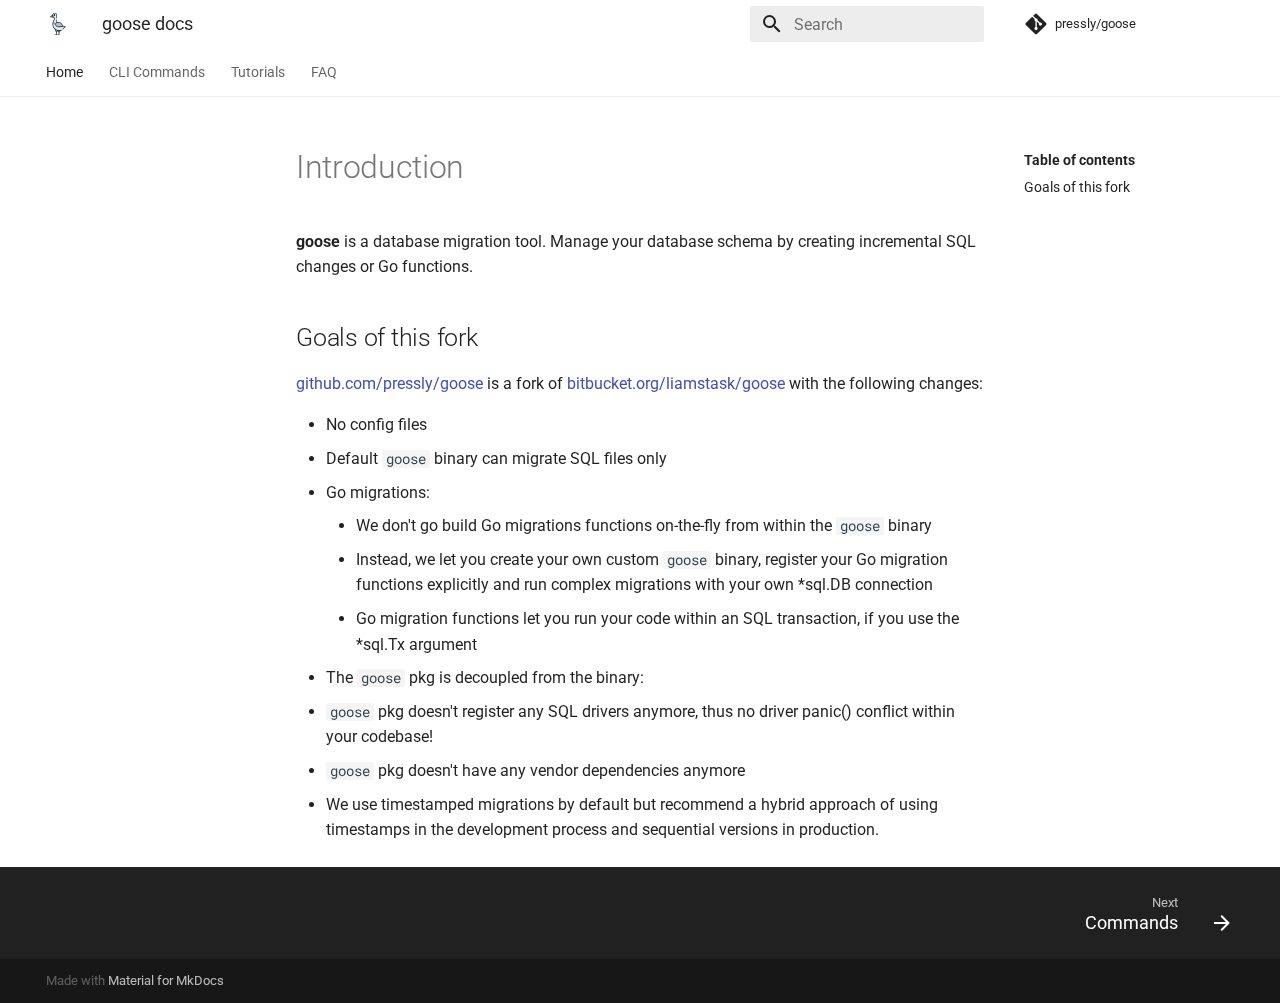
==== site/index.html @ adbce0de "git init" ====
<!doctype html>
<html lang="en" class="no-js">
  <head>
    
      <meta charset="utf-8">
      <meta name="viewport" content="width=device-width,initial-scale=1">
      
        <meta name="description" content="The missing goose docs.">
      
      
      
      
        <link rel="canonical" href="https://pressly.github.io/goose/">
      
      <link rel="icon" href="assets/favicon.ico">
      <meta name="generator" content="mkdocs-1.2.2, mkdocs-material-7.2.2">
    
    
      
        <title>goose docs</title>
      
    
    
      <link rel="stylesheet" href="assets/stylesheets/main.1118c9be.min.css">
      
        
        <link rel="stylesheet" href="assets/stylesheets/palette.ba0d045b.min.css">
        
          
          
          <meta name="theme-color" content="#ffffff">
        
      
    
    
    
      
        
        <link rel="preconnect" href="https://fonts.gstatic.com" crossorigin>
        <link rel="stylesheet" href="https://fonts.googleapis.com/css?family=Roboto:300,400,400i,700%7CRoboto+Mono&display=fallback">
        <style>:root{--md-text-font-family:"Roboto";--md-code-font-family:"Roboto Mono"}</style>
      
    
    
    
    
      


    
    
  </head>
  
  
    
    
    
    
    
    <body dir="ltr" data-md-color-scheme="" data-md-color-primary="white" data-md-color-accent="">
  
    
    <script>function __prefix(e){return new URL(".",location).pathname+"."+e}function __get(e,t=localStorage){return JSON.parse(t.getItem(__prefix(e)))}</script>
    
    <input class="md-toggle" data-md-toggle="drawer" type="checkbox" id="__drawer" autocomplete="off">
    <input class="md-toggle" data-md-toggle="search" type="checkbox" id="__search" autocomplete="off">
    <label class="md-overlay" for="__drawer"></label>
    <div data-md-component="skip">
      
        
        <a href="#introduction" class="md-skip">
          Skip to content
        </a>
      
    </div>
    <div data-md-component="announce">
      
    </div>
    
      <header class="md-header" data-md-component="header">
  <nav class="md-header__inner md-grid" aria-label="Header">
    <a href="." title="goose docs" class="md-header__button md-logo" aria-label="goose docs" data-md-component="logo">
      
  <img src="assets/goose.svg" alt="logo">

    </a>
    <label class="md-header__button md-icon" for="__drawer">
      <svg xmlns="http://www.w3.org/2000/svg" viewBox="0 0 24 24"><path d="M3 6h18v2H3V6m0 5h18v2H3v-2m0 5h18v2H3v-2z"/></svg>
    </label>
    <div class="md-header__title" data-md-component="header-title">
      <div class="md-header__ellipsis">
        <div class="md-header__topic">
          <span class="md-ellipsis">
            goose docs
          </span>
        </div>
        <div class="md-header__topic" data-md-component="header-topic">
          <span class="md-ellipsis">
            
              Home
            
          </span>
        </div>
      </div>
    </div>
    
    
    
      <label class="md-header__button md-icon" for="__search">
        <svg xmlns="http://www.w3.org/2000/svg" viewBox="0 0 24 24"><path d="M9.5 3A6.5 6.5 0 0 1 16 9.5c0 1.61-.59 3.09-1.56 4.23l.27.27h.79l5 5-1.5 1.5-5-5v-.79l-.27-.27A6.516 6.516 0 0 1 9.5 16 6.5 6.5 0 0 1 3 9.5 6.5 6.5 0 0 1 9.5 3m0 2C7 5 5 7 5 9.5S7 14 9.5 14 14 12 14 9.5 12 5 9.5 5z"/></svg>
      </label>
      
<div class="md-search" data-md-component="search" role="dialog">
  <label class="md-search__overlay" for="__search"></label>
  <div class="md-search__inner" role="search">
    <form class="md-search__form" name="search">
      <input type="text" class="md-search__input" name="query" aria-label="Search" placeholder="Search" autocapitalize="off" autocorrect="off" autocomplete="off" spellcheck="false" data-md-component="search-query" required>
      <label class="md-search__icon md-icon" for="__search">
        <svg xmlns="http://www.w3.org/2000/svg" viewBox="0 0 24 24"><path d="M9.5 3A6.5 6.5 0 0 1 16 9.5c0 1.61-.59 3.09-1.56 4.23l.27.27h.79l5 5-1.5 1.5-5-5v-.79l-.27-.27A6.516 6.516 0 0 1 9.5 16 6.5 6.5 0 0 1 3 9.5 6.5 6.5 0 0 1 9.5 3m0 2C7 5 5 7 5 9.5S7 14 9.5 14 14 12 14 9.5 12 5 9.5 5z"/></svg>
        <svg xmlns="http://www.w3.org/2000/svg" viewBox="0 0 24 24"><path d="M20 11v2H8l5.5 5.5-1.42 1.42L4.16 12l7.92-7.92L13.5 5.5 8 11h12z"/></svg>
      </label>
      <nav class="md-search__options" aria-label="Search">
        
        <button type="reset" class="md-search__icon md-icon" aria-label="Clear" tabindex="-1">
          <svg xmlns="http://www.w3.org/2000/svg" viewBox="0 0 24 24"><path d="M19 6.41 17.59 5 12 10.59 6.41 5 5 6.41 10.59 12 5 17.59 6.41 19 12 13.41 17.59 19 19 17.59 13.41 12 19 6.41z"/></svg>
        </button>
      </nav>
      
    </form>
    <div class="md-search__output">
      <div class="md-search__scrollwrap" data-md-scrollfix>
        <div class="md-search-result" data-md-component="search-result">
          <div class="md-search-result__meta">
            Initializing search
          </div>
          <ol class="md-search-result__list"></ol>
        </div>
      </div>
    </div>
  </div>
</div>
    
    
      <div class="md-header__source">
        
<a href="https://github.com/pressly/goose" title="Go to repository" class="md-source" data-md-component="source">
  <div class="md-source__icon md-icon">
    
    <svg xmlns="http://www.w3.org/2000/svg" viewBox="0 0 448 512"><path d="M439.55 236.05 244 40.45a28.87 28.87 0 0 0-40.81 0l-40.66 40.63 51.52 51.52c27.06-9.14 52.68 16.77 43.39 43.68l49.66 49.66c34.23-11.8 61.18 31 35.47 56.69-26.49 26.49-70.21-2.87-56-37.34L240.22 199v121.85c25.3 12.54 22.26 41.85 9.08 55a34.34 34.34 0 0 1-48.55 0c-17.57-17.6-11.07-46.91 11.25-56v-123c-20.8-8.51-24.6-30.74-18.64-45L142.57 101 8.45 235.14a28.86 28.86 0 0 0 0 40.81l195.61 195.6a28.86 28.86 0 0 0 40.8 0l194.69-194.69a28.86 28.86 0 0 0 0-40.81z"/></svg>
  </div>
  <div class="md-source__repository">
    pressly/goose
  </div>
</a>
      </div>
    
  </nav>
</header>
    
    <div class="md-container" data-md-component="container">
      
      
        
          
<nav class="md-tabs" aria-label="Tabs" data-md-component="tabs">
  <div class="md-tabs__inner md-grid">
    <ul class="md-tabs__list">
      
        
  
  
    
  


  <li class="md-tabs__item">
    <a href="." class="md-tabs__link md-tabs__link--active">
      Home
    </a>
  </li>

      
        
  
  


  
  
  
    <li class="md-tabs__item">
      <a href="commands/commands/" class="md-tabs__link">
        CLI Commands
      </a>
    </li>
  

      
        
  
  


  <li class="md-tabs__item">
    <a href="tutorials/" class="md-tabs__link">
      Tutorials
    </a>
  </li>

      
        
  
  


  <li class="md-tabs__item">
    <a href="FAQ/" class="md-tabs__link">
      FAQ
    </a>
  </li>

      
    </ul>
  </div>
</nav>
        
      
      <main class="md-main" data-md-component="main">
        <div class="md-main__inner md-grid">
          
            
              
              <div class="md-sidebar md-sidebar--primary" data-md-component="sidebar" data-md-type="navigation" >
                <div class="md-sidebar__scrollwrap">
                  <div class="md-sidebar__inner">
                    

  


<nav class="md-nav md-nav--primary md-nav--lifted" aria-label="Navigation" data-md-level="0">
  <label class="md-nav__title" for="__drawer">
    <a href="." title="goose docs" class="md-nav__button md-logo" aria-label="goose docs" data-md-component="logo">
      
  <img src="assets/goose.svg" alt="logo">

    </a>
    goose docs
  </label>
  
    <div class="md-nav__source">
      
<a href="https://github.com/pressly/goose" title="Go to repository" class="md-source" data-md-component="source">
  <div class="md-source__icon md-icon">
    
    <svg xmlns="http://www.w3.org/2000/svg" viewBox="0 0 448 512"><path d="M439.55 236.05 244 40.45a28.87 28.87 0 0 0-40.81 0l-40.66 40.63 51.52 51.52c27.06-9.14 52.68 16.77 43.39 43.68l49.66 49.66c34.23-11.8 61.18 31 35.47 56.69-26.49 26.49-70.21-2.87-56-37.34L240.22 199v121.85c25.3 12.54 22.26 41.85 9.08 55a34.34 34.34 0 0 1-48.55 0c-17.57-17.6-11.07-46.91 11.25-56v-123c-20.8-8.51-24.6-30.74-18.64-45L142.57 101 8.45 235.14a28.86 28.86 0 0 0 0 40.81l195.61 195.6a28.86 28.86 0 0 0 40.8 0l194.69-194.69a28.86 28.86 0 0 0 0-40.81z"/></svg>
  </div>
  <div class="md-source__repository">
    pressly/goose
  </div>
</a>
    </div>
  
  <ul class="md-nav__list" data-md-scrollfix>
    
      
      
      

  
  
    
  
  
    <li class="md-nav__item md-nav__item--active">
      
      <input class="md-nav__toggle md-toggle" data-md-toggle="toc" type="checkbox" id="__toc">
      
      
        
      
      
        <label class="md-nav__link md-nav__link--active" for="__toc">
          Home
          <span class="md-nav__icon md-icon"></span>
        </label>
      
      <a href="." class="md-nav__link md-nav__link--active">
        Home
      </a>
      
        
<nav class="md-nav md-nav--secondary" aria-label="Table of contents">
  
  
  
    
  
  
    <label class="md-nav__title" for="__toc">
      <span class="md-nav__icon md-icon"></span>
      Table of contents
    </label>
    <ul class="md-nav__list" data-md-component="toc" data-md-scrollfix>
      
        <li class="md-nav__item">
  <a href="#goals-of-this-fork" class="md-nav__link">
    Goals of this fork
  </a>
  
</li>
      
    </ul>
  
</nav>
      
    </li>
  

    
      
      
      

  
  
  
    
    <li class="md-nav__item md-nav__item--nested">
      
      
        <input class="md-nav__toggle md-toggle" data-md-toggle="__nav_2" type="checkbox" id="__nav_2" >
      
      <label class="md-nav__link" for="__nav_2">
        CLI Commands
        <span class="md-nav__icon md-icon"></span>
      </label>
      <nav class="md-nav" aria-label="CLI Commands" data-md-level="1">
        <label class="md-nav__title" for="__nav_2">
          <span class="md-nav__icon md-icon"></span>
          CLI Commands
        </label>
        <ul class="md-nav__list" data-md-scrollfix>
          
            
  
  
  
    <li class="md-nav__item">
      <a href="commands/commands/" class="md-nav__link">
        Commands
      </a>
    </li>
  

          
            
  
  
  
    <li class="md-nav__item">
      <a href="commands/experimental/" class="md-nav__link">
        Experimental
      </a>
    </li>
  

          
        </ul>
      </nav>
    </li>
  

    
      
      
      

  
  
  
    <li class="md-nav__item">
      <a href="tutorials/" class="md-nav__link">
        Tutorials
      </a>
    </li>
  

    
      
      
      

  
  
  
    <li class="md-nav__item">
      <a href="FAQ/" class="md-nav__link">
        FAQ
      </a>
    </li>
  

    
  </ul>
</nav>
                  </div>
                </div>
              </div>
            
            
              
              <div class="md-sidebar md-sidebar--secondary" data-md-component="sidebar" data-md-type="toc" >
                <div class="md-sidebar__scrollwrap">
                  <div class="md-sidebar__inner">
                    
<nav class="md-nav md-nav--secondary" aria-label="Table of contents">
  
  
  
    
  
  
    <label class="md-nav__title" for="__toc">
      <span class="md-nav__icon md-icon"></span>
      Table of contents
    </label>
    <ul class="md-nav__list" data-md-component="toc" data-md-scrollfix>
      
        <li class="md-nav__item">
  <a href="#goals-of-this-fork" class="md-nav__link">
    Goals of this fork
  </a>
  
</li>
      
    </ul>
  
</nav>
                  </div>
                </div>
              </div>
            
          
          <div class="md-content" data-md-component="content">
            <article class="md-content__inner md-typeset">
              
                
                
                <h1 id="introduction">Introduction</h1>
<p><strong>goose</strong> is a database migration tool. Manage your database schema by creating incremental SQL changes or Go functions.</p>
<h2 id="goals-of-this-fork">Goals of this fork</h2>
<p><a href="https://github.com/pressly/goose">github.com/pressly/goose</a> is a fork of <a href="https://bitbucket.org/liamstask/goose">bitbucket.org/liamstask/goose</a> with the following changes:</p>
<ul>
<li>No config files</li>
<li>Default <code>goose</code> binary can migrate SQL files only</li>
<li>Go migrations:<ul>
<li>We don't go build Go migrations functions on-the-fly from within the <code>goose</code> binary</li>
<li>Instead, we let you create your own custom <code>goose</code> binary, register your Go migration functions explicitly and run complex migrations with your own *sql.DB connection</li>
<li>Go migration functions let you run your code within an SQL transaction, if you use the *sql.Tx argument</li>
</ul>
</li>
<li>The <code>goose</code> pkg is decoupled from the binary:</li>
<li><code>goose</code> pkg doesn't register any SQL drivers anymore, thus no driver panic() conflict within your codebase!</li>
<li><code>goose</code> pkg doesn't have any vendor dependencies anymore</li>
<li>We use timestamped migrations by default but recommend a hybrid approach of using timestamps in the development process and sequential versions in production.</li>
</ul>
                
              
              
                


              
            </article>
          </div>
        </div>
        
      </main>
      
        
<footer class="md-footer">
  
    <nav class="md-footer__inner md-grid" aria-label="Footer">
      
      
        
        <a href="commands/commands/" class="md-footer__link md-footer__link--next" aria-label="Next: Commands" rel="next">
          <div class="md-footer__title">
            <div class="md-ellipsis">
              <span class="md-footer__direction">
                Next
              </span>
              Commands
            </div>
          </div>
          <div class="md-footer__button md-icon">
            <svg xmlns="http://www.w3.org/2000/svg" viewBox="0 0 24 24"><path d="M4 11v2h12l-5.5 5.5 1.42 1.42L19.84 12l-7.92-7.92L10.5 5.5 16 11H4z"/></svg>
          </div>
        </a>
      
    </nav>
  
  <div class="md-footer-meta md-typeset">
    <div class="md-footer-meta__inner md-grid">
      <div class="md-footer-copyright">
        
        Made with
        <a href="https://squidfunk.github.io/mkdocs-material/" target="_blank" rel="noopener">
          Material for MkDocs
        </a>
        
      </div>
      
    </div>
  </div>
</footer>
      
    </div>
    <div class="md-dialog" data-md-component="dialog">
      <div class="md-dialog__inner md-typeset"></div>
    </div>
    <script id="__config" type="application/json">{"base": ".", "features": ["navigation.instant", "navigation.tracking", "navigation.tabs", "navigation.sections"], "translations": {"clipboard.copy": "Copy to clipboard", "clipboard.copied": "Copied to clipboard", "search.config.lang": "en", "search.config.pipeline": "trimmer, stopWordFilter", "search.config.separator": "[\\s\\-]+", "search.placeholder": "Search", "search.result.placeholder": "Type to start searching", "search.result.none": "No matching documents", "search.result.one": "1 matching document", "search.result.other": "# matching documents", "search.result.more.one": "1 more on this page", "search.result.more.other": "# more on this page", "search.result.term.missing": "Missing", "select.version.title": "Select version"}, "search": "assets/javascripts/workers/search.709b4209.min.js", "version": null}</script>
    
    
      <script src="assets/javascripts/bundle.2b46852b.min.js"></script>
      
    
  </body>
</html>
---- site/assets/stylesheets/main.1118c9be.min.css ----
@charset "UTF-8";html{-webkit-text-size-adjust:none;-ms-text-size-adjust:none;text-size-adjust:none;box-sizing:border-box}*,:after,:before{box-sizing:inherit}body{margin:0}a,button,input,label{-webkit-tap-highlight-color:transparent}a{color:inherit;text-decoration:none}hr{border:0;box-sizing:content-box;display:block;height:.05rem;overflow:visible;padding:0}small{font-size:80%}sub,sup{line-height:1em}img{border-style:none}table{border-collapse:separate;border-spacing:0}td,th{font-weight:400;vertical-align:top}button{background:transparent;border:0;font-family:inherit;font-size:inherit;margin:0;padding:0}input{border:0;outline:none}:root{--md-default-fg-color:rgba(0,0,0,0.87);--md-default-fg-color--light:rgba(0,0,0,0.54);--md-default-fg-color--lighter:rgba(0,0,0,0.32);--md-default-fg-color--lightest:rgba(0,0,0,0.07);--md-default-bg-color:#fff;--md-default-bg-color--light:hsla(0,0%,100%,0.7);--md-default-bg-color--lighter:hsla(0,0%,100%,0.3);--md-default-bg-color--lightest:hsla(0,0%,100%,0.12);--md-primary-fg-color:#4051b5;--md-primary-fg-color--light:#5d6cc0;--md-primary-fg-color--dark:#303fa1;--md-primary-bg-color:#fff;--md-primary-bg-color--light:hsla(0,0%,100%,0.7);--md-accent-fg-color:#526cfe;--md-accent-fg-color--transparent:rgba(82,108,254,0.1);--md-accent-bg-color:#fff;--md-accent-bg-color--light:hsla(0,0%,100%,0.7)}:root>*{--md-code-fg-color:#36464e;--md-code-bg-color:#f5f5f5;--md-code-hl-color:rgba(255,255,0,0.5);--md-code-hl-number-color:#d52a2a;--md-code-hl-special-color:#db1457;--md-code-hl-function-color:#a846b9;--md-code-hl-constant-color:#6e59d9;--md-code-hl-keyword-color:#3f6ec6;--md-code-hl-string-color:#1c7d4d;--md-code-hl-name-color:var(--md-code-fg-color);--md-code-hl-operator-color:var(--md-default-fg-color--light);--md-code-hl-punctuation-color:var(--md-default-fg-color--light);--md-code-hl-comment-color:var(--md-default-fg-color--light);--md-code-hl-generic-color:var(--md-default-fg-color--light);--md-code-hl-variable-color:var(--md-default-fg-color--light);--md-typeset-color:var(--md-default-fg-color);--md-typeset-a-color:var(--md-primary-fg-color);--md-typeset-mark-color:rgba(255,255,0,0.5);--md-typeset-del-color:hsla(6,90%,60%,0.15);--md-typeset-ins-color:rgba(11,213,112,0.15);--md-typeset-kbd-color:#fafafa;--md-typeset-kbd-accent-color:#fff;--md-typeset-kbd-border-color:#b8b8b8;--md-admonition-fg-color:var(--md-default-fg-color);--md-admonition-bg-color:var(--md-default-bg-color);--md-footer-fg-color:#fff;--md-footer-fg-color--light:hsla(0,0%,100%,0.7);--md-footer-fg-color--lighter:hsla(0,0%,100%,0.3);--md-footer-bg-color:rgba(0,0,0,0.87);--md-footer-bg-color--dark:rgba(0,0,0,0.32)}.md-icon svg{fill:currentColor;display:block;height:1.2rem;width:1.2rem}body{-webkit-font-smoothing:antialiased;-moz-osx-font-smoothing:grayscale}body,input{font-feature-settings:"kern","liga";font-family:var(--md-text-font-family,_),-apple-system,BlinkMacSystemFont,Helvetica,Arial,sans-serif}body,code,input,kbd,pre{color:var(--md-typeset-color)}code,kbd,pre{font-feature-settings:"kern";font-family:var(--md-code-font-family,_),SFMono-Regular,Consolas,Menlo,monospace}:root{--md-typeset-table--ascending:url('data:image/svg+xml;charset=utf-8,<svg xmlns="http://www.w3.org/2000/svg" viewBox="0 0 24 24"><path d="M11 4h2v12l5.5-5.5 1.42 1.42L12 19.84l-7.92-7.92L5.5 10.5 11 16V4z"/></svg>');--md-typeset-table--descending:url('data:image/svg+xml;charset=utf-8,<svg xmlns="http://www.w3.org/2000/svg" viewBox="0 0 24 24"><path d="M13 20h-2V8l-5.5 5.5-1.42-1.42L12 4.16l7.92 7.92-1.42 1.42L13 8v12z"/></svg>')}.md-typeset{-webkit-print-color-adjust:exact;color-adjust:exact;font-size:.8rem;line-height:1.6}@media print{.md-typeset{font-size:.68rem}}.md-typeset blockquote,.md-typeset dl,.md-typeset figure,.md-typeset ol,.md-typeset pre,.md-typeset ul{margin:1em 0}.md-typeset h1{color:var(--md-default-fg-color--light);font-size:2em;line-height:1.3;margin:0 0 1.25em}.md-typeset h1,.md-typeset h2{font-weight:300;letter-spacing:-.01em}.md-typeset h2{font-size:1.5625em;line-height:1.4;margin:1.6em 0 .64em}.md-typeset h3{font-size:1.25em;font-weight:400;letter-spacing:-.01em;line-height:1.5;margin:1.6em 0 .8em}.md-typeset h2+h3{margin-top:.8em}.md-typeset h4{font-weight:700;letter-spacing:-.01em;margin:1em 0}.md-typeset h5,.md-typeset h6{color:var(--md-default-fg-color--light);font-size:.8em;font-weight:700;letter-spacing:-.01em;margin:1.25em 0}.md-typeset h5{text-transform:uppercase}.md-typeset hr{border-bottom:.05rem solid var(--md-default-fg-color--lightest);display:flow-root;margin:1.5em 0}.md-typeset a{color:var(--md-typeset-a-color);word-break:break-word}.md-typeset a,.md-typeset a:before{transition:color 125ms}.md-typeset a:focus,.md-typeset a:hover{color:var(--md-accent-fg-color)}.md-typeset a.focus-visible{outline-color:var(--md-accent-fg-color);outline-offset:.2rem}.md-typeset code,.md-typeset kbd,.md-typeset pre{color:var(--md-code-fg-color);direction:ltr}@media print{.md-typeset code,.md-typeset kbd,.md-typeset pre{white-space:pre-wrap}}.md-typeset code{background-color:var(--md-code-bg-color);border-radius:.1rem;-webkit-box-decoration-break:clone;box-decoration-break:clone;font-size:.85em;padding:0 .2941176471em;word-break:break-word}.md-typeset code:not(.focus-visible){-webkit-tap-highlight-color:transparent;outline:none}.md-typeset h1 code,.md-typeset h2 code,.md-typeset h3 code,.md-typeset h4 code,.md-typeset h5 code,.md-typeset h6 code{background-color:transparent;box-shadow:none;margin:initial;padding:initial}.md-typeset a code{color:currentColor}.md-typeset pre{display:flow-root;line-height:1.4;position:relative}.md-typeset pre>code{-webkit-box-decoration-break:slice;box-decoration-break:slice;box-shadow:none;display:block;margin:0;overflow:auto;padding:.7720588235em 1.1764705882em;scrollbar-color:var(--md-default-fg-color--lighter) transparent;scrollbar-width:thin;touch-action:auto;word-break:normal}.md-typeset pre>code:hover{scrollbar-color:var(--md-accent-fg-color) transparent}.md-typeset pre>code::-webkit-scrollbar{height:.2rem;width:.2rem}.md-typeset pre>code::-webkit-scrollbar-thumb{background-color:var(--md-default-fg-color--lighter)}.md-typeset pre>code::-webkit-scrollbar-thumb:hover{background-color:var(--md-accent-fg-color)}@media screen and (max-width:44.9375em){.md-typeset>pre{margin:1em -.8rem}.md-typeset>pre code{border-radius:0}}.md-typeset kbd{background-color:var(--md-typeset-kbd-color);border-radius:.1rem;box-shadow:0 .1rem 0 .05rem var(--md-typeset-kbd-border-color),0 .1rem 0 var(--md-typeset-kbd-border-color),0 -.1rem .2rem var(--md-typeset-kbd-accent-color) inset;color:var(--md-default-fg-color);display:inline-block;font-size:.75em;padding:0 .6666666667em;vertical-align:text-top;word-break:break-word}.md-typeset mark{background-color:var(--md-typeset-mark-color);-webkit-box-decoration-break:clone;box-decoration-break:clone;color:inherit;word-break:break-word}.md-typeset abbr{border-bottom:.05rem dotted var(--md-default-fg-color--light);cursor:help;text-decoration:none}@media (hover:none){.md-typeset abbr{position:relative}.md-typeset abbr[title]:focus:after,.md-typeset abbr[title]:hover:after{background-color:var(--md-default-fg-color);border-radius:.1rem;box-shadow:0 2px 2px 0 rgba(0,0,0,.14),0 1px 5px 0 rgba(0,0,0,.12),0 3px 1px -2px rgba(0,0,0,.2);color:var(--md-default-bg-color);content:attr(title);display:inline-block;font-size:.7rem;left:0;margin-top:2em;max-width:80%;min-width:-webkit-max-content;min-width:-moz-max-content;min-width:max-content;padding:.2rem .3rem;position:absolute;width:auto}}.md-typeset small{opacity:.75}.md-typeset sub,.md-typeset sup{margin-left:.078125em}[dir=rtl] .md-typeset sub,[dir=rtl] .md-typeset sup{margin-left:0;margin-right:.078125em}.md-typeset blockquote{border-left:.2rem solid var(--md-default-fg-color--lighter);color:var(--md-default-fg-color--light);display:flow-root;padding-left:.6rem}[dir=rtl] .md-typeset blockquote{border-left:initial;border-right:.2rem solid var(--md-default-fg-color--lighter);padding-left:0;padding-right:.6rem}.md-typeset ul{list-style-type:disc}.md-typeset ol,.md-typeset ul{display:flow-root;margin-left:.625em;padding:0}[dir=rtl] .md-typeset ol,[dir=rtl] .md-typeset ul{margin-left:0;margin-right:.625em}.md-typeset ol ol,.md-typeset ul ol{list-style-type:lower-alpha}.md-typeset ol ol ol,.md-typeset ul ol ol{list-style-type:lower-roman}.md-typeset ol li,.md-typeset ul li{margin-bottom:.5em;margin-left:1.25em}[dir=rtl] .md-typeset ol li,[dir=rtl] .md-typeset ul li{margin-left:0;margin-right:1.25em}.md-typeset ol li blockquote,.md-typeset ol li p,.md-typeset ul li blockquote,.md-typeset ul li p{margin:.5em 0}.md-typeset ol li:last-child,.md-typeset ul li:last-child{margin-bottom:0}.md-typeset ol li ol,.md-typeset ol li ul,.md-typeset ul li ol,.md-typeset ul li ul{margin:.5em 0 .5em .625em}[dir=rtl] .md-typeset ol li ol,[dir=rtl] .md-typeset ol li ul,[dir=rtl] .md-typeset ul li ol,[dir=rtl] .md-typeset ul li ul{margin-left:0;margin-right:.625em}.md-typeset dd{margin:1em 0 1.5em 1.875em}[dir=rtl] .md-typeset dd{margin-left:0;margin-right:1.875em}.md-typeset img,.md-typeset svg{height:auto;max-width:100%}.md-typeset img[align=left],.md-typeset svg[align=left]{margin:1em 1em 1em 0}.md-typeset img[align=right],.md-typeset svg[align=right]{margin:1em 0 1em 1em}.md-typeset img[align]:only-child,.md-typeset svg[align]:only-child{margin-top:0}.md-typeset figure{display:flow-root;margin:0 auto;max-width:100%;text-align:center;width:-webkit-fit-content;width:-moz-fit-content;width:fit-content}.md-typeset figure img{display:block}.md-typeset figcaption{font-style:italic;margin:1em auto 2em;max-width:24rem}.md-typeset iframe{max-width:100%}.md-typeset table:not([class]){background-color:var(--md-default-bg-color);border-radius:.1rem;box-shadow:0 .2rem .5rem rgba(0,0,0,.05),0 0 .05rem rgba(0,0,0,.1);display:inline-block;font-size:.64rem;max-width:100%;overflow:auto;touch-action:auto}@media print{.md-typeset table:not([class]){display:table}}.md-typeset table:not([class])+*{margin-top:1.5em}.md-typeset table:not([class]) td>:first-child,.md-typeset table:not([class]) th>:first-child{margin-top:0}.md-typeset table:not([class]) td>:last-child,.md-typeset table:not([class]) th>:last-child{margin-bottom:0}.md-typeset table:not([class]) td:not([align]),.md-typeset table:not([class]) th:not([align]){text-align:left}[dir=rtl] .md-typeset table:not([class]) td:not([align]),[dir=rtl] .md-typeset table:not([class]) th:not([align]){text-align:right}.md-typeset table:not([class]) th{background-color:var(--md-default-fg-color--light);color:var(--md-default-bg-color);min-width:5rem;padding:.9375em 1.25em;vertical-align:top}.md-typeset table:not([class]) th a{color:inherit}.md-typeset table:not([class]) td{border-top:.05rem solid var(--md-default-fg-color--lightest);padding:.9375em 1.25em;vertical-align:top}.md-typeset table:not([class]) tr{transition:background-color 125ms}.md-typeset table:not([class]) tr:hover{background-color:rgba(0,0,0,.035);box-shadow:0 .05rem 0 var(--md-default-bg-color) inset}.md-typeset table:not([class]) tr:first-child td{border-top:0}.md-typeset table:not([class]) a{word-break:normal}.md-typeset table th[role=columnheader]{cursor:pointer}.md-typeset table th[role=columnheader]:after{content:"";display:inline-block;height:1.2em;margin-left:.5em;-webkit-mask-repeat:no-repeat;mask-repeat:no-repeat;-webkit-mask-size:contain;mask-size:contain;vertical-align:sub;width:1.2em}.md-typeset table th[role=columnheader][aria-sort=ascending]:after{background-color:currentColor;-webkit-mask-image:var(--md-typeset-table--ascending);mask-image:var(--md-typeset-table--ascending)}.md-typeset table th[role=columnheader][aria-sort=descending]:after{background-color:currentColor;-webkit-mask-image:var(--md-typeset-table--descending);mask-image:var(--md-typeset-table--descending)}.md-typeset__scrollwrap{margin:1em -.8rem;overflow-x:auto;touch-action:auto}.md-typeset__table{display:inline-block;margin-bottom:.5em;padding:0 .8rem}@media print{.md-typeset__table{display:block}}html .md-typeset__table table{display:table;margin:0;overflow:hidden;width:100%}html{font-size:125%;height:100%;overflow-x:hidden}@media screen and (min-width:100em){html{font-size:137.5%}}@media screen and (min-width:125em){html{font-size:150%}}body{background-color:var(--md-default-bg-color);display:flex;flex-direction:column;font-size:.5rem;min-height:100%;position:relative;width:100%}@media print{body{display:block}}@media screen and (max-width:59.9375em){body[data-md-state=lock]{position:fixed}}.md-grid{margin-left:auto;margin-right:auto;max-width:61rem}.md-container{display:flex;flex-direction:column;flex-grow:1}@media print{.md-container{display:block}}.md-main{flex-grow:1}.md-main__inner{display:flex;height:100%;margin-top:1.5rem}.md-ellipsis{overflow:hidden;text-overflow:ellipsis;white-space:nowrap}.md-toggle{display:none}.md-option{height:0;opacity:0;position:absolute;width:0}.md-option:checked+label:not([hidden]){display:block}.md-option.focus-visible+label{outline-color:var(--md-accent-fg-color);outline-style:auto}.md-skip{background-color:var(--md-default-fg-color);border-radius:.1rem;color:var(--md-default-bg-color);font-size:.64rem;margin:.5rem;opacity:0;outline-color:var(--md-accent-fg-color);padding:.3rem .5rem;position:fixed;transform:translateY(.4rem);z-index:-1}.md-skip:focus{opacity:1;transform:translateY(0);transition:transform .25s cubic-bezier(.4,0,.2,1),opacity 175ms 75ms;z-index:10}@page{margin:25mm}.md-announce{background-color:var(--md-footer-bg-color);overflow:auto}@media print{.md-announce{display:none}}.md-announce__inner{color:var(--md-footer-fg-color);font-size:.7rem;margin:.6rem auto;padding:0 .8rem}:root{--md-clipboard-icon:url('data:image/svg+xml;charset=utf-8,<svg xmlns="http://www.w3.org/2000/svg" viewBox="0 0 24 24"><path d="M19 21H8V7h11m0-2H8a2 2 0 0 0-2 2v14a2 2 0 0 0 2 2h11a2 2 0 0 0 2-2V7a2 2 0 0 0-2-2m-3-4H4a2 2 0 0 0-2 2v14h2V3h12V1z"/></svg>')}.md-clipboard{border-radius:.1rem;color:var(--md-default-fg-color--lightest);cursor:pointer;height:1.5em;outline-color:var(--md-accent-fg-color);outline-offset:.1rem;position:absolute;right:.5em;top:.5em;transition:color .25s;width:1.5em;z-index:1}@media print{.md-clipboard{display:none}}.md-clipboard:not(.focus-visible){-webkit-tap-highlight-color:transparent;outline:none}:hover>.md-clipboard{color:var(--md-default-fg-color--light)}.md-clipboard:focus,.md-clipboard:hover{color:var(--md-accent-fg-color)}.md-clipboard:after{background-color:currentColor;content:"";display:block;height:1.125em;margin:0 auto;-webkit-mask-image:var(--md-clipboard-icon);mask-image:var(--md-clipboard-icon);-webkit-mask-repeat:no-repeat;mask-repeat:no-repeat;-webkit-mask-size:contain;mask-size:contain;width:1.125em}.md-clipboard--inline{cursor:pointer}.md-clipboard--inline code{transition:color .25s,background-color .25s}.md-clipboard--inline:focus code,.md-clipboard--inline:hover code{background-color:var(--md-accent-fg-color--transparent);color:var(--md-accent-fg-color)}.md-content{flex-grow:1;overflow:hidden;scroll-padding-top:51.2rem}.md-content__inner{margin:0 .8rem 1.2rem;padding-top:.6rem}@media screen and (min-width:76.25em){.md-sidebar--primary:not([hidden])~.md-content>.md-content__inner{margin-left:1.2rem}[dir=rtl] .md-sidebar--primary:not([hidden])~.md-content>.md-content__inner{margin-left:.8rem;margin-right:1.2rem}.md-sidebar--secondary:not([hidden])~.md-content>.md-content__inner{margin-right:1.2rem}[dir=rtl] .md-sidebar--secondary:not([hidden])~.md-content>.md-content__inner{margin-left:1.2rem;margin-right:.8rem}}.md-content__inner:before{content:"";display:block;height:.4rem}.md-content__inner>:last-child{margin-bottom:0}.md-content__button{float:right;margin:.4rem 0 .4rem .4rem;padding:0}@media print{.md-content__button{display:none}}[dir=rtl] .md-content__button{float:left;margin-left:0;margin-right:.4rem}[dir=rtl] .md-content__button svg{transform:scaleX(-1)}.md-typeset .md-content__button{color:var(--md-default-fg-color--lighter)}.md-content__button svg{display:inline;vertical-align:top}.md-dialog{background-color:var(--md-default-fg-color);border-radius:.1rem;bottom:.8rem;box-shadow:0 2px 2px 0 rgba(0,0,0,.14),0 1px 5px 0 rgba(0,0,0,.12),0 3px 1px -2px rgba(0,0,0,.2);left:auto;min-width:11.1rem;opacity:0;padding:.4rem .6rem;pointer-events:none;position:fixed;right:.8rem;transform:translateY(100%);transition:transform 0ms .4s,opacity .4s;z-index:3}@media print{.md-dialog{display:none}}[dir=rtl] .md-dialog{left:.8rem;right:auto}.md-dialog[data-md-state=open]{opacity:1;pointer-events:auto;transform:translateY(0);transition:transform .4s cubic-bezier(.075,.85,.175,1),opacity .4s}.md-dialog__inner{color:var(--md-default-bg-color);font-size:.7rem}.md-typeset .md-button{border:.1rem solid;border-radius:.1rem;color:var(--md-primary-fg-color);cursor:pointer;display:inline-block;font-weight:700;padding:.625em 2em;transition:color 125ms,background-color 125ms,border-color 125ms}.md-typeset .md-button--primary{background-color:var(--md-primary-fg-color);border-color:var(--md-primary-fg-color);color:var(--md-primary-bg-color)}.md-typeset .md-button:focus,.md-typeset .md-button:hover{background-color:var(--md-accent-fg-color);border-color:var(--md-accent-fg-color);color:var(--md-accent-bg-color)}.md-typeset .md-input{border-radius:.1rem;box-shadow:0 .2rem .5rem rgba(0,0,0,.1),0 .025rem .05rem rgba(0,0,0,.1);font-size:.8rem;height:1.8rem;padding:0 .6rem;transition:box-shadow .25s}.md-typeset .md-input:focus,.md-typeset .md-input:hover{box-shadow:0 .4rem 1rem rgba(0,0,0,.15),0 .025rem .05rem rgba(0,0,0,.15)}.md-typeset .md-input--stretch{width:100%}.md-header{background-color:var(--md-primary-fg-color);box-shadow:0 0 .2rem transparent,0 .2rem .4rem transparent;color:var(--md-primary-bg-color);left:0;position:-webkit-sticky;position:sticky;right:0;top:0;z-index:3}@media print{.md-header{display:none}}.md-header[data-md-state=shadow]{box-shadow:0 0 .2rem rgba(0,0,0,.1),0 .2rem .4rem rgba(0,0,0,.2);transition:transform .25s cubic-bezier(.1,.7,.1,1),box-shadow .25s}.md-header[data-md-state=hidden]{transform:translateY(-100%);transition:transform .25s cubic-bezier(.8,0,.6,1),box-shadow .25s}.md-header__inner{align-items:center;display:flex;padding:0 .2rem}.md-header__button{color:currentColor;cursor:pointer;margin:.2rem;outline-color:var(--md-accent-fg-color);padding:.4rem;position:relative;transition:opacity .25s;vertical-align:middle;z-index:1}.md-header__button:hover{opacity:.7}.md-header__button:not([hidden]){display:inline-block}.md-header__button:not(.focus-visible){-webkit-tap-highlight-color:transparent;outline:none}.md-header__button.md-logo{margin:.2rem;padding:.4rem}@media screen and (max-width:76.1875em){.md-header__button.md-logo{display:none}}.md-header__button.md-logo img,.md-header__button.md-logo svg{fill:currentColor;display:block;height:1.2rem;width:1.2rem}@media screen and (min-width:60em){.md-header__button[for=__search]{display:none}}.no-js .md-header__button[for=__search]{display:none}[dir=rtl] .md-header__button[for=__search] svg{transform:scaleX(-1)}@media screen and (min-width:76.25em){.md-header__button[for=__drawer]{display:none}}.md-header__topic{display:flex;max-width:100%;position:absolute;transition:transform .4s cubic-bezier(.1,.7,.1,1),opacity .15s}.md-header__topic+.md-header__topic{opacity:0;pointer-events:none;transform:translateX(1.25rem);transition:transform .4s cubic-bezier(1,.7,.1,.1),opacity .15s;z-index:-1}[dir=rtl] .md-header__topic+.md-header__topic{transform:translateX(-1.25rem)}.md-header__title{flex-grow:1;font-size:.9rem;height:2.4rem;line-height:2.4rem;margin-left:1rem;margin-right:.4rem}.md-header__title[data-md-state=active] .md-header__topic{opacity:0;pointer-events:none;transform:translateX(-1.25rem);transition:transform .4s cubic-bezier(1,.7,.1,.1),opacity .15s;z-index:-1}[dir=rtl] .md-header__title[data-md-state=active] .md-header__topic{transform:translateX(1.25rem)}.md-header__title[data-md-state=active] .md-header__topic+.md-header__topic{opacity:1;pointer-events:auto;transform:translateX(0);transition:transform .4s cubic-bezier(.1,.7,.1,1),opacity .15s;z-index:0}.md-header__title>.md-header__ellipsis{height:100%;position:relative;width:100%}.md-header__option{display:flex;flex-shrink:0;max-width:100%;transition:max-width 0ms .25s,opacity .25s .25s;white-space:nowrap}[data-md-toggle=search]:checked~.md-header .md-header__option{max-width:0;opacity:0;transition:max-width 0ms,opacity 0ms}.md-header__source{display:none}@media screen and (min-width:60em){.md-header__source{display:block;margin-left:1rem;max-width:11.7rem;width:11.7rem}[dir=rtl] .md-header__source{margin-left:0;margin-right:1rem}}@media screen and (min-width:76.25em){.md-header__source{margin-left:1.4rem}[dir=rtl] .md-header__source{margin-right:1.4rem}}.md-footer{background-color:var(--md-footer-bg-color);color:var(--md-footer-fg-color)}@media print{.md-footer{display:none}}.md-footer__inner{overflow:auto;padding:.2rem}.md-footer__link{display:flex;outline-color:var(--md-accent-fg-color);padding-bottom:.4rem;padding-top:1.4rem;transition:opacity .25s}@media screen and (min-width:45em){.md-footer__link{width:50%}}.md-footer__link:focus,.md-footer__link:hover{opacity:.7}.md-footer__link--prev{float:left}@media screen and (max-width:44.9375em){.md-footer__link--prev{width:25%}.md-footer__link--prev .md-footer__title{display:none}}[dir=rtl] .md-footer__link--prev{float:right}[dir=rtl] .md-footer__link--prev svg{transform:scaleX(-1)}.md-footer__link--next{float:right;text-align:right}@media screen and (max-width:44.9375em){.md-footer__link--next{width:75%}}[dir=rtl] .md-footer__link--next{float:left;text-align:left}[dir=rtl] .md-footer__link--next svg{transform:scaleX(-1)}.md-footer__title{flex-grow:1;font-size:.9rem;line-height:2.4rem;max-width:calc(100% - 2.4rem);padding:0 1rem;position:relative}.md-footer__button{margin:.2rem;padding:.4rem}.md-footer__direction{font-size:.64rem;left:0;margin-top:-1rem;opacity:.7;padding:0 1rem;position:absolute;right:0}.md-footer-meta{background-color:var(--md-footer-bg-color--dark)}.md-footer-meta__inner{display:flex;flex-wrap:wrap;justify-content:space-between;padding:.2rem}html .md-footer-meta.md-typeset a{color:var(--md-footer-fg-color--light)}html .md-footer-meta.md-typeset a:focus,html .md-footer-meta.md-typeset a:hover{color:var(--md-footer-fg-color)}.md-footer-copyright{color:var(--md-footer-fg-color--lighter);font-size:.64rem;margin:auto .6rem;padding:.4rem 0;width:100%}@media screen and (min-width:45em){.md-footer-copyright{width:auto}}.md-footer-copyright__highlight{color:var(--md-footer-fg-color--light)}.md-footer-social{margin:0 .4rem;padding:.2rem 0 .6rem}@media screen and (min-width:45em){.md-footer-social{padding:.6rem 0}}.md-footer-social__link{display:inline-block;height:1.6rem;text-align:center;width:1.6rem}.md-footer-social__link:before{line-height:1.9}.md-footer-social__link svg{fill:currentColor;max-height:.8rem;vertical-align:-25%}:root{--md-nav-icon--prev:url('data:image/svg+xml;charset=utf-8,<svg xmlns="http://www.w3.org/2000/svg" viewBox="0 0 24 24"><path d="M20 11v2H8l5.5 5.5-1.42 1.42L4.16 12l7.92-7.92L13.5 5.5 8 11h12z"/></svg>');--md-nav-icon--next:url('data:image/svg+xml;charset=utf-8,<svg xmlns="http://www.w3.org/2000/svg" viewBox="0 0 24 24"><path d="M8.59 16.58 13.17 12 8.59 7.41 10 6l6 6-6 6-1.41-1.42z"/></svg>');--md-toc-icon:url('data:image/svg+xml;charset=utf-8,<svg xmlns="http://www.w3.org/2000/svg" viewBox="0 0 24 24"><path d="M3 9h14V7H3v2m0 4h14v-2H3v2m0 4h14v-2H3v2m16 0h2v-2h-2v2m0-10v2h2V7h-2m0 6h2v-2h-2v2z"/></svg>')}.md-nav{font-size:.7rem;line-height:1.3}.md-nav__title{display:block;font-weight:700;overflow:hidden;padding:0 .6rem;text-overflow:ellipsis}.md-nav__title .md-nav__button{display:none}.md-nav__title .md-nav__button img{height:100%;width:auto}.md-nav__title .md-nav__button.md-logo img,.md-nav__title .md-nav__button.md-logo svg{fill:currentColor;display:block;height:2.4rem;width:2.4rem}.md-nav__list{list-style:none;margin:0;padding:0}.md-nav__item{padding:0 .6rem}.md-nav__item .md-nav__item{padding-right:0}[dir=rtl] .md-nav__item .md-nav__item{padding-left:0;padding-right:.6rem}.md-nav__link{cursor:pointer;display:block;margin-top:.625em;overflow:hidden;scroll-snap-align:start;text-overflow:ellipsis;transition:color 125ms}.md-nav__link[data-md-state=blur]{color:var(--md-default-fg-color--light)}.md-nav__item .md-nav__link--active{color:var(--md-typeset-a-color)}.md-nav__item--nested>.md-nav__link{color:inherit}.md-nav__link:focus,.md-nav__link:hover{color:var(--md-accent-fg-color)}.md-nav__link.focus-visible{outline-color:var(--md-accent-fg-color);outline-offset:.2rem}.md-nav--primary .md-nav__link[for=__toc]{display:none}.md-nav--primary .md-nav__link[for=__toc] .md-icon:after{background-color:currentColor;display:block;height:100%;-webkit-mask-image:var(--md-toc-icon);mask-image:var(--md-toc-icon);width:100%}.md-nav--primary .md-nav__link[for=__toc]~.md-nav{display:none}.md-nav__source{display:none}@media screen and (max-width:76.1875em){.md-nav--primary,.md-nav--primary .md-nav{background-color:var(--md-default-bg-color);display:flex;flex-direction:column;height:100%;left:0;position:absolute;right:0;top:0;z-index:1}.md-nav--primary .md-nav__item,.md-nav--primary .md-nav__title{font-size:.8rem;line-height:1.5}.md-nav--primary .md-nav__title{background-color:var(--md-default-fg-color--lightest);color:var(--md-default-fg-color--light);cursor:pointer;font-weight:400;height:5.6rem;line-height:2.4rem;padding:3rem .8rem .2rem;position:relative;white-space:nowrap}.md-nav--primary .md-nav__title .md-nav__icon{display:block;height:1.2rem;left:.4rem;margin:.2rem;position:absolute;top:.4rem;width:1.2rem}[dir=rtl] .md-nav--primary .md-nav__title .md-nav__icon{left:auto;right:.4rem}.md-nav--primary .md-nav__title .md-nav__icon:after{background-color:currentColor;content:"";display:block;height:100%;-webkit-mask-image:var(--md-nav-icon--prev);mask-image:var(--md-nav-icon--prev);-webkit-mask-repeat:no-repeat;mask-repeat:no-repeat;-webkit-mask-size:contain;mask-size:contain;width:100%}.md-nav--primary .md-nav__title~.md-nav__list{background-color:var(--md-default-bg-color);box-shadow:0 .05rem 0 var(--md-default-fg-color--lightest) inset;overflow-y:auto;-ms-scroll-snap-type:y mandatory;scroll-snap-type:y mandatory;touch-action:pan-y}.md-nav--primary .md-nav__title~.md-nav__list>:first-child{border-top:0}.md-nav--primary .md-nav__title[for=__drawer]{background-color:var(--md-primary-fg-color);color:var(--md-primary-bg-color)}.md-nav--primary .md-nav__title .md-logo{display:block;left:.2rem;margin:.2rem;padding:.4rem;position:absolute;top:.2rem}[dir=rtl] .md-nav--primary .md-nav__title .md-logo{left:auto;right:.2rem}.md-nav--primary .md-nav__list{flex:1}.md-nav--primary .md-nav__item{border-top:.05rem solid var(--md-default-fg-color--lightest);padding:0}.md-nav--primary .md-nav__item--nested>.md-nav__link{padding-right:2.4rem}[dir=rtl] .md-nav--primary .md-nav__item--nested>.md-nav__link{padding-left:2.4rem;padding-right:.8rem}.md-nav--primary .md-nav__item--active>.md-nav__link{color:var(--md-typeset-a-color)}.md-nav--primary .md-nav__item--active>.md-nav__link:focus,.md-nav--primary .md-nav__item--active>.md-nav__link:hover{color:var(--md-accent-fg-color)}.md-nav--primary .md-nav__link{margin-top:0;padding:.6rem .8rem;position:relative}.md-nav--primary .md-nav__link .md-nav__icon{color:inherit;font-size:1.2rem;height:1.2rem;margin-top:-.6rem;position:absolute;right:.6rem;top:50%;width:1.2rem}[dir=rtl] .md-nav--primary .md-nav__link .md-nav__icon{left:.6rem;right:auto}.md-nav--primary .md-nav__link .md-nav__icon:after{background-color:currentColor;content:"";display:block;height:100%;-webkit-mask-image:var(--md-nav-icon--next);mask-image:var(--md-nav-icon--next);-webkit-mask-repeat:no-repeat;mask-repeat:no-repeat;-webkit-mask-size:contain;mask-size:contain;width:100%}[dir=rtl] .md-nav--primary .md-nav__icon:after{transform:scale(-1)}.md-nav--primary .md-nav--secondary .md-nav__link{position:static}.md-nav--primary .md-nav--secondary .md-nav{background-color:transparent;position:static}.md-nav--primary .md-nav--secondary .md-nav .md-nav__link{padding-left:1.4rem}[dir=rtl] .md-nav--primary .md-nav--secondary .md-nav .md-nav__link{padding-left:0;padding-right:1.4rem}.md-nav--primary .md-nav--secondary .md-nav .md-nav .md-nav__link{padding-left:2rem}[dir=rtl] .md-nav--primary .md-nav--secondary .md-nav .md-nav .md-nav__link{padding-left:0;padding-right:2rem}.md-nav--primary .md-nav--secondary .md-nav .md-nav .md-nav .md-nav__link{padding-left:2.6rem}[dir=rtl] .md-nav--primary .md-nav--secondary .md-nav .md-nav .md-nav .md-nav__link{padding-left:0;padding-right:2.6rem}.md-nav--primary .md-nav--secondary .md-nav .md-nav .md-nav .md-nav .md-nav__link{padding-left:3.2rem}[dir=rtl] .md-nav--primary .md-nav--secondary .md-nav .md-nav .md-nav .md-nav .md-nav__link{padding-left:0;padding-right:3.2rem}.md-nav--secondary{background-color:transparent}.md-nav__toggle~.md-nav{display:flex;opacity:0;transform:translateX(100%);transition:transform .25s cubic-bezier(.8,0,.6,1),opacity 125ms 50ms}[dir=rtl] .md-nav__toggle~.md-nav{transform:translateX(-100%)}.md-nav__toggle:checked~.md-nav{opacity:1;transform:translateX(0);transition:transform .25s cubic-bezier(.4,0,.2,1),opacity 125ms 125ms}.md-nav__toggle:checked~.md-nav>.md-nav__list{-webkit-backface-visibility:hidden;backface-visibility:hidden}}@media screen and (max-width:59.9375em){.md-nav--primary .md-nav__link[for=__toc]{display:block;padding-right:2.4rem}[dir=rtl] .md-nav--primary .md-nav__link[for=__toc]{padding-left:2.4rem;padding-right:.8rem}.md-nav--primary .md-nav__link[for=__toc] .md-icon:after{content:""}.md-nav--primary .md-nav__link[for=__toc]+.md-nav__link{display:none}.md-nav--primary .md-nav__link[for=__toc]~.md-nav{display:flex}.md-nav__source{background-color:var(--md-primary-fg-color--dark);color:var(--md-primary-bg-color);display:block;padding:0 .2rem}}@media screen and (min-width:60em) and (max-width:76.1875em){.md-nav--integrated .md-nav__link[for=__toc]{display:block;padding-right:2.4rem;scroll-snap-align:none}[dir=rtl] .md-nav--integrated .md-nav__link[for=__toc]{padding-left:2.4rem;padding-right:.8rem}.md-nav--integrated .md-nav__link[for=__toc] .md-icon:after{content:""}.md-nav--integrated .md-nav__link[for=__toc]+.md-nav__link{display:none}.md-nav--integrated .md-nav__link[for=__toc]~.md-nav{display:flex}}@media screen and (min-width:60em){.md-nav--secondary .md-nav__title[for=__toc]{scroll-snap-align:start}.md-nav--secondary .md-nav__title .md-nav__icon{display:none}}@media screen and (min-width:76.25em){.md-nav{transition:max-height .25s cubic-bezier(.86,0,.07,1)}.md-nav--primary .md-nav__title[for=__drawer]{scroll-snap-align:start}.md-nav--primary .md-nav__title .md-nav__icon{display:none}.md-nav__toggle~.md-nav{display:none}.md-nav__toggle:checked~.md-nav,.md-nav__toggle:indeterminate~.md-nav{display:block}.md-nav__item--nested>.md-nav>.md-nav__title{display:none}.md-nav__item--section{display:block;margin:1.25em 0}.md-nav__item--section:last-child{margin-bottom:0}.md-nav__item--section>.md-nav__link{display:none}.md-nav__item--section>.md-nav{display:block}.md-nav__item--section>.md-nav>.md-nav__title{display:block;padding:0;pointer-events:none;scroll-snap-align:start}.md-nav__item--section>.md-nav>.md-nav__list>.md-nav__item{padding:0}.md-nav__icon{float:right;height:.9rem;transition:transform .25s;width:.9rem}[dir=rtl] .md-nav__icon{float:left;transform:rotate(180deg)}.md-nav__icon:after{background-color:currentColor;content:"";display:inline-block;height:100%;-webkit-mask-image:var(--md-nav-icon--next);mask-image:var(--md-nav-icon--next);-webkit-mask-repeat:no-repeat;mask-repeat:no-repeat;-webkit-mask-size:contain;mask-size:contain;vertical-align:-.1rem;width:100%}.md-nav__item--nested .md-nav__toggle:checked~.md-nav__link .md-nav__icon,.md-nav__item--nested .md-nav__toggle:indeterminate~.md-nav__link .md-nav__icon{transform:rotate(90deg)}.md-nav--lifted>.md-nav__list>.md-nav__item--nested,.md-nav--lifted>.md-nav__title{display:none}.md-nav--lifted>.md-nav__list>.md-nav__item{display:none}.md-nav--lifted>.md-nav__list>.md-nav__item--active{display:block;padding:0}.md-nav--lifted>.md-nav__list>.md-nav__item--active>.md-nav__link{display:none}.md-nav--lifted>.md-nav__list>.md-nav__item--active>.md-nav>.md-nav__title{display:block;padding:0 .6rem;pointer-events:none;scroll-snap-align:start}.md-nav--lifted .md-nav[data-md-level="1"]{display:block}.md-nav--lifted .md-nav[data-md-level="1"]>.md-nav__list>.md-nav__item{padding-right:.6rem}.md-nav--integrated .md-nav__link[for=__toc]~.md-nav{border-left:.05rem solid var(--md-primary-fg-color);display:block;margin-bottom:1.25em}.md-nav--integrated .md-nav__link[for=__toc]~.md-nav>.md-nav__title{display:none}}:root{--md-search-result-icon:url('data:image/svg+xml;charset=utf-8,<svg xmlns="http://www.w3.org/2000/svg" viewBox="0 0 24 24"><path d="M14 2H6a2 2 0 0 0-2 2v16a2 2 0 0 0 2 2h7c-.41-.25-.8-.56-1.14-.9-.33-.33-.61-.7-.86-1.1H6V4h7v5h5v1.18c.71.16 1.39.43 2 .82V8l-6-6m6.31 16.9c1.33-2.11.69-4.9-1.4-6.22-2.11-1.33-4.91-.68-6.22 1.4-1.34 2.11-.69 4.89 1.4 6.22 1.46.93 3.32.93 4.79.02L22 23.39 23.39 22l-3.08-3.1m-3.81.1a2.5 2.5 0 0 1-2.5-2.5 2.5 2.5 0 0 1 2.5-2.5 2.5 2.5 0 0 1 2.5 2.5 2.5 2.5 0 0 1-2.5 2.5z"/></svg>')}.md-search{position:relative}@media screen and (min-width:60em){.md-search{padding:.2rem 0}}.no-js .md-search{display:none}.md-search__overlay{opacity:0;z-index:1}@media screen and (max-width:59.9375em){.md-search__overlay{background-color:var(--md-default-bg-color);border-radius:1rem;height:2rem;left:-2.2rem;overflow:hidden;pointer-events:none;position:absolute;top:.2rem;transform-origin:center;transition:transform .3s .1s,opacity .2s .2s;width:2rem}[dir=rtl] .md-search__overlay{left:auto;right:-2.2rem}[data-md-toggle=search]:checked~.md-header .md-search__overlay{opacity:1;transition:transform .4s,opacity .1s}}@media screen and (min-width:60em){.md-search__overlay{background-color:rgba(0,0,0,.54);cursor:pointer;height:0;left:0;position:fixed;top:0;transition:width 0ms .25s,height 0ms .25s,opacity .25s;width:0}[dir=rtl] .md-search__overlay{left:auto;right:0}[data-md-toggle=search]:checked~.md-header .md-search__overlay{height:200vh;opacity:1;transition:width 0ms,height 0ms,opacity .25s;width:100%}}@media screen and (max-width:29.9375em){[data-md-toggle=search]:checked~.md-header .md-search__overlay{transform:scale(45)}}@media screen and (min-width:30em) and (max-width:44.9375em){[data-md-toggle=search]:checked~.md-header .md-search__overlay{transform:scale(60)}}@media screen and (min-width:45em) and (max-width:59.9375em){[data-md-toggle=search]:checked~.md-header .md-search__overlay{transform:scale(75)}}.md-search__inner{-webkit-backface-visibility:hidden;backface-visibility:hidden}@media screen and (max-width:59.9375em){.md-search__inner{height:100%;left:100%;opacity:0;position:fixed;top:0;transform:translateX(5%);transition:right 0ms .3s,left 0ms .3s,transform .15s cubic-bezier(.4,0,.2,1) .15s,opacity .15s .15s;width:100%;z-index:2}[data-md-toggle=search]:checked~.md-header .md-search__inner{left:0;opacity:1;transform:translateX(0);transition:right 0ms 0ms,left 0ms 0ms,transform .15s cubic-bezier(.1,.7,.1,1) .15s,opacity .15s .15s}[dir=rtl] [data-md-toggle=search]:checked~.md-header .md-search__inner{left:auto;right:0}html [dir=rtl] .md-search__inner{left:auto;right:100%;transform:translateX(-5%)}}@media screen and (min-width:60em){.md-search__inner{float:right;padding:.1rem 0;position:relative;transition:width .25s cubic-bezier(.1,.7,.1,1);width:11.7rem}[dir=rtl] .md-search__inner{float:left}}@media screen and (min-width:60em) and (max-width:76.1875em){[data-md-toggle=search]:checked~.md-header .md-search__inner{width:23.4rem}}@media screen and (min-width:76.25em){[data-md-toggle=search]:checked~.md-header .md-search__inner{width:34.4rem}}.md-search__form{background-color:var(--md-default-bg-color);box-shadow:0 0 .6rem transparent;height:2.4rem;position:relative;transition:color .25s,background-color .25s;z-index:2}@media screen and (min-width:60em){.md-search__form{background-color:rgba(0,0,0,.26);border-radius:.1rem;height:1.8rem}.md-search__form:hover{background-color:hsla(0,0%,100%,.12)}}[data-md-toggle=search]:checked~.md-header .md-search__form{background-color:var(--md-default-bg-color);border-radius:.1rem .1rem 0 0;box-shadow:0 0 .6rem rgba(0,0,0,.07);color:var(--md-default-fg-color)}.md-search__input{background:transparent;font-size:.9rem;height:100%;padding:0 2.2rem 0 3.6rem;position:relative;text-overflow:ellipsis;width:100%;z-index:2}[dir=rtl] .md-search__input{padding:0 3.6rem 0 2.2rem}.md-search__input::-webkit-input-placeholder{-webkit-transition:color .25s;transition:color .25s}.md-search__input::-moz-placeholder{-moz-transition:color .25s;transition:color .25s}.md-search__input::-ms-input-placeholder{-ms-transition:color .25s;transition:color .25s}.md-search__input::placeholder{transition:color .25s}.md-search__input::-webkit-input-placeholder{color:var(--md-default-fg-color--light)}.md-search__input::-moz-placeholder{color:var(--md-default-fg-color--light)}.md-search__input::-ms-input-placeholder{color:var(--md-default-fg-color--light)}.md-search__input::placeholder,.md-search__input~.md-search__icon{color:var(--md-default-fg-color--light)}.md-search__input::-ms-clear{display:none}@media screen and (max-width:59.9375em){.md-search__input{font-size:.9rem;height:2.4rem;width:100%}}@media screen and (min-width:60em){.md-search__input{color:inherit;font-size:.8rem;padding-left:2.2rem}[dir=rtl] .md-search__input{padding-right:2.2rem}.md-search__input::-webkit-input-placeholder{color:var(--md-primary-bg-color--light)}.md-search__input::-moz-placeholder{color:var(--md-primary-bg-color--light)}.md-search__input::-ms-input-placeholder{color:var(--md-primary-bg-color--light)}.md-search__input::placeholder{color:var(--md-primary-bg-color--light)}.md-search__input+.md-search__icon{color:var(--md-primary-bg-color)}[data-md-toggle=search]:checked~.md-header .md-search__input{text-overflow:clip}[data-md-toggle=search]:checked~.md-header .md-search__input::-webkit-input-placeholder{color:var(--md-default-fg-color--light)}[data-md-toggle=search]:checked~.md-header .md-search__input::-moz-placeholder{color:var(--md-default-fg-color--light)}[data-md-toggle=search]:checked~.md-header .md-search__input::-ms-input-placeholder{color:var(--md-default-fg-color--light)}[data-md-toggle=search]:checked~.md-header .md-search__input+.md-search__icon,[data-md-toggle=search]:checked~.md-header .md-search__input::placeholder{color:var(--md-default-fg-color--light)}}.md-search__icon{cursor:pointer;display:inline-block;height:1.2rem;transition:color .25s,opacity .25s;width:1.2rem}.md-search__icon:hover{opacity:.7}.md-search__icon[for=__search]{left:.5rem;position:absolute;top:.3rem;z-index:2}[dir=rtl] .md-search__icon[for=__search]{left:auto;right:.5rem}[dir=rtl] .md-search__icon[for=__search] svg{transform:scaleX(-1)}@media screen and (max-width:59.9375em){.md-search__icon[for=__search]{left:.8rem;top:.6rem}[dir=rtl] .md-search__icon[for=__search]{left:auto;right:.8rem}.md-search__icon[for=__search] svg:first-child{display:none}}@media screen and (min-width:60em){.md-search__icon[for=__search]{pointer-events:none}.md-search__icon[for=__search] svg:last-child{display:none}}.md-search__options{pointer-events:none;position:absolute;right:.5rem;top:.3rem;z-index:2}[dir=rtl] .md-search__options{left:.5rem;right:auto}@media screen and (max-width:59.9375em){.md-search__options{right:.8rem;top:.6rem}[dir=rtl] .md-search__options{left:.8rem;right:auto}}.md-search__options>*{color:var(--md-default-fg-color--light);margin-left:.2rem;opacity:0;transform:scale(.75);transition:transform .15s cubic-bezier(.1,.7,.1,1),opacity .15s}.md-search__options>:not(.focus-visible){-webkit-tap-highlight-color:transparent;outline:none}[data-md-toggle=search]:checked~.md-header .md-search__input:valid~.md-search__options>*{opacity:1;pointer-events:auto;transform:scale(1)}[data-md-toggle=search]:checked~.md-header .md-search__input:valid~.md-search__options>:hover{opacity:.7}.md-search__suggest{align-items:center;color:var(--md-default-fg-color--lighter);display:flex;font-size:.9rem;height:100%;opacity:0;padding:0 2.2rem 0 3.6rem;position:absolute;top:0;transition:opacity 50ms;white-space:nowrap;width:100%}[dir=rtl] .md-search__suggest{padding:0 3.6rem 0 2.2rem}@media screen and (min-width:60em){.md-search__suggest{font-size:.8rem;padding-left:2.2rem}[dir=rtl] .md-search__suggest{padding-right:2.2rem}}[data-md-toggle=search]:checked~.md-header .md-search__suggest{opacity:1;transition:opacity .3s .1s}.md-search__output{border-radius:0 0 .1rem .1rem;overflow:hidden;position:absolute;width:100%;z-index:1}@media screen and (max-width:59.9375em){.md-search__output{bottom:0;top:2.4rem}}@media screen and (min-width:60em){.md-search__output{opacity:0;top:1.9rem;transition:opacity .4s}[data-md-toggle=search]:checked~.md-header .md-search__output{box-shadow:0 6px 10px 0 rgba(0,0,0,.14),0 1px 18px 0 rgba(0,0,0,.12),0 3px 5px -1px rgba(0,0,0,.4);opacity:1}}.md-search__scrollwrap{-webkit-backface-visibility:hidden;backface-visibility:hidden;background-color:var(--md-default-bg-color);height:100%;overflow-y:auto;touch-action:pan-y}@media (-webkit-max-device-pixel-ratio:1),(max-resolution:1dppx){.md-search__scrollwrap{transform:translateZ(0)}}@media screen and (min-width:60em) and (max-width:76.1875em){.md-search__scrollwrap{width:23.4rem}}@media screen and (min-width:76.25em){.md-search__scrollwrap{width:34.4rem}}@media screen and (min-width:60em){.md-search__scrollwrap{max-height:0;scrollbar-color:var(--md-default-fg-color--lighter) transparent;scrollbar-width:thin}[data-md-toggle=search]:checked~.md-header .md-search__scrollwrap{max-height:75vh}.md-search__scrollwrap:hover{scrollbar-color:var(--md-accent-fg-color) transparent}.md-search__scrollwrap::-webkit-scrollbar{height:.2rem;width:.2rem}.md-search__scrollwrap::-webkit-scrollbar-thumb{background-color:var(--md-default-fg-color--lighter)}.md-search__scrollwrap::-webkit-scrollbar-thumb:hover{background-color:var(--md-accent-fg-color)}}.md-search-result{color:var(--md-default-fg-color);word-break:break-word}.md-search-result__meta{background-color:var(--md-default-fg-color--lightest);color:var(--md-default-fg-color--light);font-size:.64rem;line-height:1.8rem;padding:0 .8rem;scroll-snap-align:start}@media screen and (min-width:60em){.md-search-result__meta{padding-left:2.2rem}[dir=rtl] .md-search-result__meta{padding-left:0;padding-right:2.2rem}}.md-search-result__list{list-style:none;margin:0;padding:0}.md-search-result__item{box-shadow:0 -.05rem 0 var(--md-default-fg-color--lightest)}.md-search-result__item:first-child{box-shadow:none}.md-search-result__link{display:block;outline:none;scroll-snap-align:start;transition:background-color .25s}.md-search-result__link:focus,.md-search-result__link:hover{background-color:var(--md-accent-fg-color--transparent)}.md-search-result__link:last-child p:last-child{margin-bottom:.6rem}.md-search-result__more summary{color:var(--md-typeset-a-color);cursor:pointer;display:block;font-size:.64rem;outline:none;padding:.75em .8rem;scroll-snap-align:start;transition:color .25s,background-color .25s}@media screen and (min-width:60em){.md-search-result__more summary{padding-left:2.2rem}[dir=rtl] .md-search-result__more summary{padding-left:.8rem;padding-right:2.2rem}}.md-search-result__more summary:focus,.md-search-result__more summary:hover{background-color:var(--md-accent-fg-color--transparent);color:var(--md-accent-fg-color)}.md-search-result__more summary::-webkit-details-marker,.md-search-result__more summary::marker{display:none}.md-search-result__more summary~*>*{opacity:.65}.md-search-result__article{overflow:hidden;padding:0 .8rem;position:relative}@media screen and (min-width:60em){.md-search-result__article{padding-left:2.2rem}[dir=rtl] .md-search-result__article{padding-left:.8rem;padding-right:2.2rem}}.md-search-result__article--document .md-search-result__title{font-size:.8rem;font-weight:400;line-height:1.4;margin:.55rem 0}.md-search-result__icon{color:var(--md-default-fg-color--light);height:1.2rem;left:0;margin:.5rem;position:absolute;width:1.2rem}@media screen and (max-width:59.9375em){.md-search-result__icon{display:none}}.md-search-result__icon:after{background-color:currentColor;content:"";display:inline-block;height:100%;-webkit-mask-image:var(--md-search-result-icon);mask-image:var(--md-search-result-icon);-webkit-mask-repeat:no-repeat;mask-repeat:no-repeat;-webkit-mask-size:contain;mask-size:contain;width:100%}[dir=rtl] .md-search-result__icon{left:auto;right:0}[dir=rtl] .md-search-result__icon:after{transform:scaleX(-1)}.md-search-result__title{font-size:.64rem;font-weight:700;line-height:1.6;margin:.5em 0}.md-search-result__teaser{-webkit-box-orient:vertical;-webkit-line-clamp:2;color:var(--md-default-fg-color--light);display:-webkit-box;font-size:.64rem;line-height:1.6;margin:.5em 0;max-height:2rem;overflow:hidden;text-overflow:ellipsis}@media screen and (max-width:44.9375em){.md-search-result__teaser{-webkit-line-clamp:3;max-height:3rem}}@media screen and (min-width:60em) and (max-width:76.1875em){.md-search-result__teaser{-webkit-line-clamp:3;max-height:3rem}}.md-search-result__teaser mark{background-color:transparent;text-decoration:underline}.md-search-result__terms{font-size:.64rem;font-style:italic;margin:.5em 0}.md-search-result mark{background-color:transparent;color:var(--md-accent-fg-color)}.md-select{position:relative;z-index:1}.md-select__inner{background-color:var(--md-default-bg-color);border-radius:.1rem;box-shadow:0 .2rem .5rem rgba(0,0,0,.1),0 0 .05rem rgba(0,0,0,.25);color:var(--md-default-fg-color);left:50%;margin-top:.2rem;max-height:0;opacity:0;position:absolute;top:calc(100% - .2rem);transform:translate3d(-50%,.3rem,0);transition:transform .25s 375ms,opacity .25s .25s,max-height 0ms .5s}.md-select:focus-within .md-select__inner,.md-select:hover .md-select__inner{max-height:10rem;opacity:1;transform:translate3d(-50%,0,0);transition:transform .25s cubic-bezier(.1,.7,.1,1),opacity .25s,max-height 0ms}.md-select__inner:after{border-bottom:.2rem solid transparent;border-bottom-color:var(--md-default-bg-color);border-left:.2rem solid transparent;border-right:.2rem solid transparent;border-top:0;content:"";height:0;left:50%;margin-left:-.2rem;margin-top:-.2rem;position:absolute;top:0;width:0}.md-select__list{border-radius:.1rem;font-size:.8rem;list-style-type:none;margin:0;max-height:inherit;overflow:auto;padding:0}.md-select__item{line-height:1.8rem}.md-select__link{cursor:pointer;display:block;outline:none;padding-left:.6rem;padding-right:1.2rem;scroll-snap-align:start;transition:background-color .25s,color .25s;width:100%}[dir=rtl] .md-select__link{padding-left:1.2rem;padding-right:.6rem}.md-select__link:focus,.md-select__link:hover{color:var(--md-accent-fg-color)}.md-select__link:focus{background-color:var(--md-default-fg-color--lightest)}.md-sidebar{align-self:flex-start;flex-shrink:0;padding:1.2rem 0;position:-webkit-sticky;position:sticky;top:2.4rem;width:12.1rem}@media print{.md-sidebar{display:none}}@media screen and (max-width:76.1875em){.md-sidebar--primary{background-color:var(--md-default-bg-color);display:block;height:100%;left:-12.1rem;position:fixed;top:0;transform:translateX(0);transition:transform .25s cubic-bezier(.4,0,.2,1),box-shadow .25s;width:12.1rem;z-index:4}[dir=rtl] .md-sidebar--primary{left:auto;right:-12.1rem}[data-md-toggle=drawer]:checked~.md-container .md-sidebar--primary{box-shadow:0 8px 10px 1px rgba(0,0,0,.14),0 3px 14px 2px rgba(0,0,0,.12),0 5px 5px -3px rgba(0,0,0,.4);transform:translateX(12.1rem)}[dir=rtl] [data-md-toggle=drawer]:checked~.md-container .md-sidebar--primary{transform:translateX(-12.1rem)}.md-sidebar--primary .md-sidebar__scrollwrap{bottom:0;left:0;margin:0;overflow:hidden;position:absolute;right:0;-ms-scroll-snap-type:none;scroll-snap-type:none;top:0}}@media screen and (min-width:76.25em){.md-sidebar{height:0}.no-js .md-sidebar{height:auto}}.md-sidebar--secondary{display:none;order:2}@media screen and (min-width:60em){.md-sidebar--secondary{height:0}.no-js .md-sidebar--secondary{height:auto}.md-sidebar--secondary:not([hidden]){display:block}.md-sidebar--secondary .md-sidebar__scrollwrap{touch-action:pan-y}}.md-sidebar__scrollwrap{-webkit-backface-visibility:hidden;backface-visibility:hidden;margin:0 .2rem;overflow-y:auto;scrollbar-color:var(--md-default-fg-color--lighter) transparent;scrollbar-width:thin}.md-sidebar__scrollwrap:hover{scrollbar-color:var(--md-accent-fg-color) transparent}.md-sidebar__scrollwrap::-webkit-scrollbar{height:.2rem;width:.2rem}.md-sidebar__scrollwrap::-webkit-scrollbar-thumb{background-color:var(--md-default-fg-color--lighter)}.md-sidebar__scrollwrap::-webkit-scrollbar-thumb:hover{background-color:var(--md-accent-fg-color)}@media screen and (max-width:76.1875em){.md-overlay{background-color:rgba(0,0,0,.54);height:0;opacity:0;position:fixed;top:0;transition:width 0ms .25s,height 0ms .25s,opacity .25s;width:0;z-index:4}[data-md-toggle=drawer]:checked~.md-overlay{height:100%;opacity:1;transition:width 0ms,height 0ms,opacity .25s;width:100%}}@-webkit-keyframes facts{0%{height:0}to{height:.65rem}}@keyframes facts{0%{height:0}to{height:.65rem}}@-webkit-keyframes fact{0%{opacity:0;transform:translateY(100%)}50%{opacity:0}to{opacity:1;transform:translateY(0)}}@keyframes fact{0%{opacity:0;transform:translateY(100%)}50%{opacity:0}to{opacity:1;transform:translateY(0)}}:root{--md-source-forks-icon:url('data:image/svg+xml;charset=utf-8,<svg xmlns="http://www.w3.org/2000/svg" viewBox="0 0 16 16"><path fill-rule="evenodd" d="M5 3.25a.75.75 0 1 1-1.5 0 .75.75 0 0 1 1.5 0zm0 2.122a2.25 2.25 0 1 0-1.5 0v.878A2.25 2.25 0 0 0 5.75 8.5h1.5v2.128a2.251 2.251 0 1 0 1.5 0V8.5h1.5a2.25 2.25 0 0 0 2.25-2.25v-.878a2.25 2.25 0 1 0-1.5 0v.878a.75.75 0 0 1-.75.75h-4.5A.75.75 0 0 1 5 6.25v-.878zm3.75 7.378a.75.75 0 1 1-1.5 0 .75.75 0 0 1 1.5 0zm3-8.75a.75.75 0 1 0 0-1.5.75.75 0 0 0 0 1.5z"/></svg>');--md-source-repositories-icon:url('data:image/svg+xml;charset=utf-8,<svg xmlns="http://www.w3.org/2000/svg" viewBox="0 0 16 16"><path fill-rule="evenodd" d="M2 2.5A2.5 2.5 0 0 1 4.5 0h8.75a.75.75 0 0 1 .75.75v12.5a.75.75 0 0 1-.75.75h-2.5a.75.75 0 1 1 0-1.5h1.75v-2h-8a1 1 0 0 0-.714 1.7.75.75 0 0 1-1.072 1.05A2.495 2.495 0 0 1 2 11.5v-9zm10.5-1V9h-8c-.356 0-.694.074-1 .208V2.5a1 1 0 0 1 1-1h8zM5 12.25v3.25a.25.25 0 0 0 .4.2l1.45-1.087a.25.25 0 0 1 .3 0L8.6 15.7a.25.25 0 0 0 .4-.2v-3.25a.25.25 0 0 0-.25-.25h-3.5a.25.25 0 0 0-.25.25z"/></svg>');--md-source-stars-icon:url('data:image/svg+xml;charset=utf-8,<svg xmlns="http://www.w3.org/2000/svg" viewBox="0 0 16 16"><path fill-rule="evenodd" d="M8 .25a.75.75 0 0 1 .673.418l1.882 3.815 4.21.612a.75.75 0 0 1 .416 1.279l-3.046 2.97.719 4.192a.75.75 0 0 1-1.088.791L8 12.347l-3.766 1.98a.75.75 0 0 1-1.088-.79l.72-4.194L.818 6.374a.75.75 0 0 1 .416-1.28l4.21-.611L7.327.668A.75.75 0 0 1 8 .25zm0 2.445L6.615 5.5a.75.75 0 0 1-.564.41l-3.097.45 2.24 2.184a.75.75 0 0 1 .216.664l-.528 3.084 2.769-1.456a.75.75 0 0 1 .698 0l2.77 1.456-.53-3.084a.75.75 0 0 1 .216-.664l2.24-2.183-3.096-.45a.75.75 0 0 1-.564-.41L8 2.694v.001z"/></svg>');--md-source-version-icon:url('data:image/svg+xml;charset=utf-8,<svg xmlns="http://www.w3.org/2000/svg" viewBox="0 0 16 16"><path fill-rule="evenodd" d="M2.5 7.775V2.75a.25.25 0 0 1 .25-.25h5.025a.25.25 0 0 1 .177.073l6.25 6.25a.25.25 0 0 1 0 .354l-5.025 5.025a.25.25 0 0 1-.354 0l-6.25-6.25a.25.25 0 0 1-.073-.177zm-1.5 0V2.75C1 1.784 1.784 1 2.75 1h5.025c.464 0 .91.184 1.238.513l6.25 6.25a1.75 1.75 0 0 1 0 2.474l-5.026 5.026a1.75 1.75 0 0 1-2.474 0l-6.25-6.25A1.75 1.75 0 0 1 1 7.775zM6 5a1 1 0 1 0 0 2 1 1 0 0 0 0-2z"/></svg>')}.md-source{-webkit-backface-visibility:hidden;backface-visibility:hidden;display:block;font-size:.65rem;line-height:1.2;outline-color:var(--md-accent-fg-color);transition:opacity .25s;white-space:nowrap}.md-source:hover{opacity:.7}.md-source__icon{display:inline-block;height:2.4rem;vertical-align:middle;width:2rem}.md-source__icon svg{margin-left:.6rem;margin-top:.6rem}[dir=rtl] .md-source__icon svg{margin-left:0;margin-right:.6rem}.md-source__icon+.md-source__repository{margin-left:-2rem;padding-left:2rem}[dir=rtl] .md-source__icon+.md-source__repository{margin-left:0;margin-right:-2rem;padding-left:0;padding-right:2rem}.md-source__repository{display:inline-block;margin-left:.6rem;max-width:calc(100% - 1.2rem);overflow:hidden;text-overflow:ellipsis;vertical-align:middle}.md-source__facts{font-size:.55rem;list-style-type:none;margin:.1rem 0 0;opacity:.75;overflow:hidden;padding:0}[data-md-state=done] .md-source__facts{-webkit-animation:facts .25s ease-in;animation:facts .25s ease-in}.md-source__fact{display:inline-block}[data-md-state=done] .md-source__fact{-webkit-animation:fact .4s ease-out;animation:fact .4s ease-out}.md-source__fact:before{background-color:currentColor;content:"";display:inline-block;height:.6rem;margin-right:.1rem;-webkit-mask-repeat:no-repeat;mask-repeat:no-repeat;-webkit-mask-size:contain;mask-size:contain;vertical-align:text-top;width:.6rem}.md-source__fact:nth-child(1n+2):before{margin-left:.4rem}[dir=rtl] .md-source__fact{margin-left:.1rem;margin-right:0}[dir=rtl] .md-source__fact:nth-child(1n+2):before{margin-left:0;margin-right:.4rem}.md-source__fact--version:before{-webkit-mask-image:var(--md-source-version-icon);mask-image:var(--md-source-version-icon)}.md-source__fact--stars:before{-webkit-mask-image:var(--md-source-stars-icon);mask-image:var(--md-source-stars-icon)}.md-source__fact--forks:before{-webkit-mask-image:var(--md-source-forks-icon);mask-image:var(--md-source-forks-icon)}.md-source__fact--repositories:before{-webkit-mask-image:var(--md-source-repositories-icon);mask-image:var(--md-source-repositories-icon)}.md-tabs{background-color:var(--md-primary-fg-color);color:var(--md-primary-bg-color);overflow:auto;width:100%}@media print{.md-tabs{display:none}}@media screen and (max-width:76.1875em){.md-tabs{display:none}}.md-tabs[data-md-state=hidden]{pointer-events:none}.md-tabs__list{contain:content;list-style:none;margin:0 0 0 .2rem;padding:0;white-space:nowrap}[dir=rtl] .md-tabs__list{margin-left:0;margin-right:.2rem}.md-tabs__item{display:inline-block;height:2.4rem;padding-left:.6rem;padding-right:.6rem}.md-tabs__link{-webkit-backface-visibility:hidden;backface-visibility:hidden;display:block;font-size:.7rem;margin-top:.8rem;opacity:.7;outline-color:var(--md-accent-fg-color);outline-offset:.2rem;transition:transform .4s cubic-bezier(.1,.7,.1,1),opacity .25s}.md-tabs__link--active,.md-tabs__link:focus,.md-tabs__link:hover{color:inherit;opacity:1}.md-tabs__item:nth-child(2) .md-tabs__link{transition-delay:20ms}.md-tabs__item:nth-child(3) .md-tabs__link{transition-delay:40ms}.md-tabs__item:nth-child(4) .md-tabs__link{transition-delay:60ms}.md-tabs__item:nth-child(5) .md-tabs__link{transition-delay:80ms}.md-tabs__item:nth-child(6) .md-tabs__link{transition-delay:.1s}.md-tabs__item:nth-child(7) .md-tabs__link{transition-delay:.12s}.md-tabs__item:nth-child(8) .md-tabs__link{transition-delay:.14s}.md-tabs__item:nth-child(9) .md-tabs__link{transition-delay:.16s}.md-tabs__item:nth-child(10) .md-tabs__link{transition-delay:.18s}.md-tabs__item:nth-child(11) .md-tabs__link{transition-delay:.2s}.md-tabs__item:nth-child(12) .md-tabs__link{transition-delay:.22s}.md-tabs__item:nth-child(13) .md-tabs__link{transition-delay:.24s}.md-tabs__item:nth-child(14) .md-tabs__link{transition-delay:.26s}.md-tabs__item:nth-child(15) .md-tabs__link{transition-delay:.28s}.md-tabs__item:nth-child(16) .md-tabs__link{transition-delay:.3s}.md-tabs[data-md-state=hidden] .md-tabs__link{opacity:0;transform:translateY(50%);transition:transform 0ms .1s,opacity .1s}.md-top{background-color:var(--md-default-bg-color);border-radius:1.6rem;box-shadow:0 .2rem .5rem rgba(0,0,0,.1),0 0 .05rem rgba(0,0,0,.25);color:var(--md-default-fg-color--light);font-size:.7rem;margin-left:50%;outline:none;padding:.4rem .8rem;position:fixed;top:3.2rem;transform:translate(-50%);transition:color 125ms,background-color 125ms,transform 125ms cubic-bezier(.4,0,.2,1),opacity 125ms;z-index:2}@media print{.md-top{display:none}}[dir=rtl] .md-top{float:left}.md-top[data-md-state=hidden]{opacity:0;pointer-events:none;transform:translate(-50%,.2rem);transition-duration:0ms}.md-top:focus,.md-top:hover{background-color:var(--md-accent-fg-color);color:var(--md-accent-bg-color)}.md-top svg{display:inline-block;vertical-align:-.5em}@-webkit-keyframes hoverfix{0%{pointer-events:none}}@keyframes hoverfix{0%{pointer-events:none}}:root{--md-version-icon:url('data:image/svg+xml;charset=utf-8,<svg xmlns="http://www.w3.org/2000/svg" viewBox="0 0 320 512"><path d="M31.3 192h257.3c17.8 0 26.7 21.5 14.1 34.1L174.1 354.8c-7.8 7.8-20.5 7.8-28.3 0L17.2 226.1C4.6 213.5 13.5 192 31.3 192z"/></svg>')}.md-version{flex-shrink:0;font-size:.8rem;height:2.4rem}.md-version__current{color:inherit;cursor:pointer;margin-left:1.4rem;margin-right:.4rem;outline:none;position:relative;top:.05rem}[dir=rtl] .md-version__current{margin-left:.4rem;margin-right:1.4rem}.md-version__current:after{background-color:currentColor;content:"";display:inline-block;height:.6rem;margin-left:.4rem;-webkit-mask-image:var(--md-version-icon);mask-image:var(--md-version-icon);-webkit-mask-repeat:no-repeat;mask-repeat:no-repeat;width:.4rem}[dir=rtl] .md-version__current:after{margin-left:0;margin-right:.4rem}.md-version__list{background-color:var(--md-default-bg-color);border-radius:.1rem;box-shadow:0 .2rem .5rem rgba(0,0,0,.1),0 0 .05rem rgba(0,0,0,.25);color:var(--md-default-fg-color);list-style-type:none;margin:.2rem .8rem;max-height:0;opacity:0;overflow:auto;padding:0;position:absolute;-ms-scroll-snap-type:y mandatory;scroll-snap-type:y mandatory;top:.15rem;transition:max-height 0ms .5s,opacity .25s .25s;z-index:1}.md-version:focus-within .md-version__list,.md-version:hover .md-version__list{max-height:10rem;opacity:1;transition:max-height 0ms,opacity .25s}@media (pointer:coarse){.md-version:hover .md-version__list{-webkit-animation:hoverfix .25s forwards;animation:hoverfix .25s forwards}.md-version:focus-within .md-version__list{-webkit-animation:none;animation:none}}.md-version__item{line-height:1.8rem}.md-version__link{cursor:pointer;display:block;outline:none;padding-left:.6rem;padding-right:1.2rem;scroll-snap-align:start;transition:color .25s,background-color .25s;white-space:nowrap;width:100%}[dir=rtl] .md-version__link{padding-left:1.2rem;padding-right:.6rem}.md-version__link:focus,.md-version__link:hover{color:var(--md-accent-fg-color)}.md-version__link:focus{background-color:var(--md-default-fg-color--lightest)}:root{--md-admonition-icon--note:url('data:image/svg+xml;charset=utf-8,<svg xmlns="http://www.w3.org/2000/svg" viewBox="0 0 24 24"><path d="M20.71 7.04c.39-.39.39-1.04 0-1.41l-2.34-2.34c-.37-.39-1.02-.39-1.41 0l-1.84 1.83 3.75 3.75M3 17.25V21h3.75L17.81 9.93l-3.75-3.75L3 17.25z"/></svg>');--md-admonition-icon--abstract:url('data:image/svg+xml;charset=utf-8,<svg xmlns="http://www.w3.org/2000/svg" viewBox="0 0 24 24"><path d="M4 5h16v2H4V5m0 4h16v2H4V9m0 4h16v2H4v-2m0 4h10v2H4v-2z"/></svg>');--md-admonition-icon--info:url('data:image/svg+xml;charset=utf-8,<svg xmlns="http://www.w3.org/2000/svg" viewBox="0 0 24 24"><path d="M13 9h-2V7h2m0 10h-2v-6h2m-1-9A10 10 0 0 0 2 12a10 10 0 0 0 10 10 10 10 0 0 0 10-10A10 10 0 0 0 12 2z"/></svg>');--md-admonition-icon--tip:url('data:image/svg+xml;charset=utf-8,<svg xmlns="http://www.w3.org/2000/svg" viewBox="0 0 24 24"><path d="M17.66 11.2c-.23-.3-.51-.56-.77-.82-.67-.6-1.43-1.03-2.07-1.66C13.33 7.26 13 4.85 13.95 3c-.95.23-1.78.75-2.49 1.32-2.59 2.08-3.61 5.75-2.39 8.9.04.1.08.2.08.33 0 .22-.15.42-.35.5-.23.1-.47.04-.66-.12a.58.58 0 0 1-.14-.17c-1.13-1.43-1.31-3.48-.55-5.12C5.78 10 4.87 12.3 5 14.47c.06.5.12 1 .29 1.5.14.6.41 1.2.71 1.73 1.08 1.73 2.95 2.97 4.96 3.22 2.14.27 4.43-.12 6.07-1.6 1.83-1.66 2.47-4.32 1.53-6.6l-.13-.26c-.21-.46-.77-1.26-.77-1.26m-3.16 6.3c-.28.24-.74.5-1.1.6-1.12.4-2.24-.16-2.9-.82 1.19-.28 1.9-1.16 2.11-2.05.17-.8-.15-1.46-.28-2.23-.12-.74-.1-1.37.17-2.06.19.38.39.76.63 1.06.77 1 1.98 1.44 2.24 2.8.04.14.06.28.06.43.03.82-.33 1.72-.93 2.27z"/></svg>');--md-admonition-icon--success:url('data:image/svg+xml;charset=utf-8,<svg xmlns="http://www.w3.org/2000/svg" viewBox="0 0 24 24"><path d="M12 2C6.5 2 2 6.5 2 12s4.5 10 10 10 10-4.5 10-10S17.5 2 12 2m-2 15-5-5 1.41-1.41L10 14.17l7.59-7.59L19 8l-9 9z"/></svg>');--md-admonition-icon--question:url('data:image/svg+xml;charset=utf-8,<svg xmlns="http://www.w3.org/2000/svg" viewBox="0 0 24 24"><path d="m15.07 11.25-.9.92C13.45 12.89 13 13.5 13 15h-2v-.5c0-1.11.45-2.11 1.17-2.83l1.24-1.26c.37-.36.59-.86.59-1.41a2 2 0 0 0-2-2 2 2 0 0 0-2 2H8a4 4 0 0 1 4-4 4 4 0 0 1 4 4 3.2 3.2 0 0 1-.93 2.25M13 19h-2v-2h2M12 2A10 10 0 0 0 2 12a10 10 0 0 0 10 10 10 10 0 0 0 10-10c0-5.53-4.5-10-10-10z"/></svg>');--md-admonition-icon--warning:url('data:image/svg+xml;charset=utf-8,<svg xmlns="http://www.w3.org/2000/svg" viewBox="0 0 24 24"><path d="M13 14h-2V9h2m0 9h-2v-2h2M1 21h22L12 2 1 21z"/></svg>');--md-admonition-icon--failure:url('data:image/svg+xml;charset=utf-8,<svg xmlns="http://www.w3.org/2000/svg" viewBox="0 0 24 24"><path d="M12 2c5.53 0 10 4.47 10 10s-4.47 10-10 10S2 17.53 2 12 6.47 2 12 2m3.59 5L12 10.59 8.41 7 7 8.41 10.59 12 7 15.59 8.41 17 12 13.41 15.59 17 17 15.59 13.41 12 17 8.41 15.59 7z"/></svg>');--md-admonition-icon--danger:url('data:image/svg+xml;charset=utf-8,<svg xmlns="http://www.w3.org/2000/svg" viewBox="0 0 24 24"><path d="m11.5 20 4.86-9.73H13V4l-5 9.73h3.5V20M12 2c2.75 0 5.1 1 7.05 2.95C21 6.9 22 9.25 22 12s-1 5.1-2.95 7.05C17.1 21 14.75 22 12 22s-5.1-1-7.05-2.95C3 17.1 2 14.75 2 12s1-5.1 2.95-7.05C6.9 3 9.25 2 12 2z"/></svg>');--md-admonition-icon--bug:url('data:image/svg+xml;charset=utf-8,<svg xmlns="http://www.w3.org/2000/svg" viewBox="0 0 24 24"><path d="M14 12h-4v-2h4m0 6h-4v-2h4m6-6h-2.81a5.985 5.985 0 0 0-1.82-1.96L17 4.41 15.59 3l-2.17 2.17a6.002 6.002 0 0 0-2.83 0L8.41 3 7 4.41l1.62 1.63C7.88 6.55 7.26 7.22 6.81 8H4v2h2.09c-.05.33-.09.66-.09 1v1H4v2h2v1c0 .34.04.67.09 1H4v2h2.81c1.04 1.79 2.97 3 5.19 3s4.15-1.21 5.19-3H20v-2h-2.09c.05-.33.09-.66.09-1v-1h2v-2h-2v-1c0-.34-.04-.67-.09-1H20V8z"/></svg>');--md-admonition-icon--example:url('data:image/svg+xml;charset=utf-8,<svg xmlns="http://www.w3.org/2000/svg" viewBox="0 0 24 24"><path d="M7 13v-2h14v2H7m0 6v-2h14v2H7M7 7V5h14v2H7M3 8V5H2V4h2v4H3m-1 9v-1h3v4H2v-1h2v-.5H3v-1h1V17H2m2.25-7a.75.75 0 0 1 .75.75c0 .2-.08.39-.21.52L3.12 13H5v1H2v-.92L4 11H2v-1h2.25z"/></svg>');--md-admonition-icon--quote:url('data:image/svg+xml;charset=utf-8,<svg xmlns="http://www.w3.org/2000/svg" viewBox="0 0 24 24"><path d="M14 17h3l2-4V7h-6v6h3M6 17h3l2-4V7H5v6h3l-2 4z"/></svg>')}.md-typeset .admonition,.md-typeset details{background-color:var(--md-admonition-bg-color);border-left:.2rem solid #448aff;border-radius:.1rem;box-shadow:0 .2rem .5rem rgba(0,0,0,.05),0 .025rem .05rem rgba(0,0,0,.05);color:var(--md-admonition-fg-color);font-size:.64rem;margin:1.5625em 0;overflow:hidden;padding:0 .6rem;page-break-inside:avoid}@media print{.md-typeset .admonition,.md-typeset details{box-shadow:none}}[dir=rtl] .md-typeset .admonition,[dir=rtl] .md-typeset details{border-left:none;border-right:.2rem solid #448aff}.md-typeset .admonition .admonition,.md-typeset .admonition details,.md-typeset details .admonition,.md-typeset details details{margin-bottom:1em;margin-top:1em}.md-typeset .admonition .md-typeset__scrollwrap,.md-typeset details .md-typeset__scrollwrap{margin:1em -.6rem}.md-typeset .admonition .md-typeset__table,.md-typeset details .md-typeset__table{padding:0 .6rem}.md-typeset .admonition>.tabbed-set:only-child,.md-typeset details>.tabbed-set:only-child{margin-top:0}html .md-typeset .admonition>:last-child,html .md-typeset details>:last-child{margin-bottom:.6rem}.md-typeset .admonition-title,.md-typeset summary{background-color:rgba(68,138,255,.1);border-left:.2rem solid #448aff;font-weight:700;margin:0 -.6rem 0 -.8rem;padding:.4rem .6rem .4rem 2rem;position:relative}[dir=rtl] .md-typeset .admonition-title,[dir=rtl] .md-typeset summary{border-left:none;border-right:.2rem solid #448aff;margin:0 -.8rem 0 -.6rem;padding:.4rem 2rem .4rem .6rem}html .md-typeset .admonition-title:last-child,html .md-typeset summary:last-child{margin-bottom:0}.md-typeset .admonition-title:before,.md-typeset summary:before{background-color:#448aff;content:"";height:1rem;left:.6rem;-webkit-mask-image:var(--md-admonition-icon--note);mask-image:var(--md-admonition-icon--note);-webkit-mask-repeat:no-repeat;mask-repeat:no-repeat;-webkit-mask-size:contain;mask-size:contain;position:absolute;width:1rem}[dir=rtl] .md-typeset .admonition-title:before,[dir=rtl] .md-typeset summary:before{left:auto;right:.6rem}.md-typeset .admonition-title+.tabbed-set:last-child,.md-typeset summary+.tabbed-set:last-child{margin-top:0}.md-typeset .admonition.note,.md-typeset details.note{border-color:#448aff}.md-typeset .note>.admonition-title,.md-typeset .note>summary{background-color:rgba(68,138,255,.1);border-color:#448aff}.md-typeset .note>.admonition-title:before,.md-typeset .note>summary:before{background-color:#448aff;-webkit-mask-image:var(--md-admonition-icon--note);mask-image:var(--md-admonition-icon--note);-webkit-mask-repeat:no-repeat;mask-repeat:no-repeat;-webkit-mask-size:contain;mask-size:contain}.md-typeset .admonition.abstract,.md-typeset .admonition.summary,.md-typeset .admonition.tldr,.md-typeset details.abstract,.md-typeset details.summary,.md-typeset details.tldr{border-color:#00b0ff}.md-typeset .abstract>.admonition-title,.md-typeset .abstract>summary,.md-typeset .summary>.admonition-title,.md-typeset .summary>summary,.md-typeset .tldr>.admonition-title,.md-typeset .tldr>summary{background-color:rgba(0,176,255,.1);border-color:#00b0ff}.md-typeset .abstract>.admonition-title:before,.md-typeset .abstract>summary:before,.md-typeset .summary>.admonition-title:before,.md-typeset .summary>summary:before,.md-typeset .tldr>.admonition-title:before,.md-typeset .tldr>summary:before{background-color:#00b0ff;-webkit-mask-image:var(--md-admonition-icon--abstract);mask-image:var(--md-admonition-icon--abstract);-webkit-mask-repeat:no-repeat;mask-repeat:no-repeat;-webkit-mask-size:contain;mask-size:contain}.md-typeset .admonition.info,.md-typeset .admonition.todo,.md-typeset details.info,.md-typeset details.todo{border-color:#00b8d4}.md-typeset .info>.admonition-title,.md-typeset .info>summary,.md-typeset .todo>.admonition-title,.md-typeset .todo>summary{background-color:rgba(0,184,212,.1);border-color:#00b8d4}.md-typeset .info>.admonition-title:before,.md-typeset .info>summary:before,.md-typeset .todo>.admonition-title:before,.md-typeset .todo>summary:before{background-color:#00b8d4;-webkit-mask-image:var(--md-admonition-icon--info);mask-image:var(--md-admonition-icon--info);-webkit-mask-repeat:no-repeat;mask-repeat:no-repeat;-webkit-mask-size:contain;mask-size:contain}.md-typeset .admonition.hint,.md-typeset .admonition.important,.md-typeset .admonition.tip,.md-typeset details.hint,.md-typeset details.important,.md-typeset details.tip{border-color:#00bfa5}.md-typeset .hint>.admonition-title,.md-typeset .hint>summary,.md-typeset .important>.admonition-title,.md-typeset .important>summary,.md-typeset .tip>.admonition-title,.md-typeset .tip>summary{background-color:rgba(0,191,165,.1);border-color:#00bfa5}.md-typeset .hint>.admonition-title:before,.md-typeset .hint>summary:before,.md-typeset .important>.admonition-title:before,.md-typeset .important>summary:before,.md-typeset .tip>.admonition-title:before,.md-typeset .tip>summary:before{background-color:#00bfa5;-webkit-mask-image:var(--md-admonition-icon--tip);mask-image:var(--md-admonition-icon--tip);-webkit-mask-repeat:no-repeat;mask-repeat:no-repeat;-webkit-mask-size:contain;mask-size:contain}.md-typeset .admonition.check,.md-typeset .admonition.done,.md-typeset .admonition.success,.md-typeset details.check,.md-typeset details.done,.md-typeset details.success{border-color:#00c853}.md-typeset .check>.admonition-title,.md-typeset .check>summary,.md-typeset .done>.admonition-title,.md-typeset .done>summary,.md-typeset .success>.admonition-title,.md-typeset .success>summary{background-color:rgba(0,200,83,.1);border-color:#00c853}.md-typeset .check>.admonition-title:before,.md-typeset .check>summary:before,.md-typeset .done>.admonition-title:before,.md-typeset .done>summary:before,.md-typeset .success>.admonition-title:before,.md-typeset .success>summary:before{background-color:#00c853;-webkit-mask-image:var(--md-admonition-icon--success);mask-image:var(--md-admonition-icon--success);-webkit-mask-repeat:no-repeat;mask-repeat:no-repeat;-webkit-mask-size:contain;mask-size:contain}.md-typeset .admonition.faq,.md-typeset .admonition.help,.md-typeset .admonition.question,.md-typeset details.faq,.md-typeset details.help,.md-typeset details.question{border-color:#64dd17}.md-typeset .faq>.admonition-title,.md-typeset .faq>summary,.md-typeset .help>.admonition-title,.md-typeset .help>summary,.md-typeset .question>.admonition-title,.md-typeset .question>summary{background-color:rgba(100,221,23,.1);border-color:#64dd17}.md-typeset .faq>.admonition-title:before,.md-typeset .faq>summary:before,.md-typeset .help>.admonition-title:before,.md-typeset .help>summary:before,.md-typeset .question>.admonition-title:before,.md-typeset .question>summary:before{background-color:#64dd17;-webkit-mask-image:var(--md-admonition-icon--question);mask-image:var(--md-admonition-icon--question);-webkit-mask-repeat:no-repeat;mask-repeat:no-repeat;-webkit-mask-size:contain;mask-size:contain}.md-typeset .admonition.attention,.md-typeset .admonition.caution,.md-typeset .admonition.warning,.md-typeset details.attention,.md-typeset details.caution,.md-typeset details.warning{border-color:#ff9100}.md-typeset .attention>.admonition-title,.md-typeset .attention>summary,.md-typeset .caution>.admonition-title,.md-typeset .caution>summary,.md-typeset .warning>.admonition-title,.md-typeset .warning>summary{background-color:rgba(255,145,0,.1);border-color:#ff9100}.md-typeset .attention>.admonition-title:before,.md-typeset .attention>summary:before,.md-typeset .caution>.admonition-title:before,.md-typeset .caution>summary:before,.md-typeset .warning>.admonition-title:before,.md-typeset .warning>summary:before{background-color:#ff9100;-webkit-mask-image:var(--md-admonition-icon--warning);mask-image:var(--md-admonition-icon--warning);-webkit-mask-repeat:no-repeat;mask-repeat:no-repeat;-webkit-mask-size:contain;mask-size:contain}.md-typeset .admonition.fail,.md-typeset .admonition.failure,.md-typeset .admonition.missing,.md-typeset details.fail,.md-typeset details.failure,.md-typeset details.missing{border-color:#ff5252}.md-typeset .fail>.admonition-title,.md-typeset .fail>summary,.md-typeset .failure>.admonition-title,.md-typeset .failure>summary,.md-typeset .missing>.admonition-title,.md-typeset .missing>summary{background-color:rgba(255,82,82,.1);border-color:#ff5252}.md-typeset .fail>.admonition-title:before,.md-typeset .fail>summary:before,.md-typeset .failure>.admonition-title:before,.md-typeset .failure>summary:before,.md-typeset .missing>.admonition-title:before,.md-typeset .missing>summary:before{background-color:#ff5252;-webkit-mask-image:var(--md-admonition-icon--failure);mask-image:var(--md-admonition-icon--failure);-webkit-mask-repeat:no-repeat;mask-repeat:no-repeat;-webkit-mask-size:contain;mask-size:contain}.md-typeset .admonition.danger,.md-typeset .admonition.error,.md-typeset details.danger,.md-typeset details.error{border-color:#ff1744}.md-typeset .danger>.admonition-title,.md-typeset .danger>summary,.md-typeset .error>.admonition-title,.md-typeset .error>summary{background-color:rgba(255,23,68,.1);border-color:#ff1744}.md-typeset .danger>.admonition-title:before,.md-typeset .danger>summary:before,.md-typeset .error>.admonition-title:before,.md-typeset .error>summary:before{background-color:#ff1744;-webkit-mask-image:var(--md-admonition-icon--danger);mask-image:var(--md-admonition-icon--danger);-webkit-mask-repeat:no-repeat;mask-repeat:no-repeat;-webkit-mask-size:contain;mask-size:contain}.md-typeset .admonition.bug,.md-typeset details.bug{border-color:#f50057}.md-typeset .bug>.admonition-title,.md-typeset .bug>summary{background-color:rgba(245,0,87,.1);border-color:#f50057}.md-typeset .bug>.admonition-title:before,.md-typeset .bug>summary:before{background-color:#f50057;-webkit-mask-image:var(--md-admonition-icon--bug);mask-image:var(--md-admonition-icon--bug);-webkit-mask-repeat:no-repeat;mask-repeat:no-repeat;-webkit-mask-size:contain;mask-size:contain}.md-typeset .admonition.example,.md-typeset details.example{border-color:#7c4dff}.md-typeset .example>.admonition-title,.md-typeset .example>summary{background-color:rgba(124,77,255,.1);border-color:#7c4dff}.md-typeset .example>.admonition-title:before,.md-typeset .example>summary:before{background-color:#7c4dff;-webkit-mask-image:var(--md-admonition-icon--example);mask-image:var(--md-admonition-icon--example);-webkit-mask-repeat:no-repeat;mask-repeat:no-repeat;-webkit-mask-size:contain;mask-size:contain}.md-typeset .admonition.cite,.md-typeset .admonition.quote,.md-typeset details.cite,.md-typeset details.quote{border-color:#9e9e9e}.md-typeset .cite>.admonition-title,.md-typeset .cite>summary,.md-typeset .quote>.admonition-title,.md-typeset .quote>summary{background-color:hsla(0,0%,62%,.1);border-color:#9e9e9e}.md-typeset .cite>.admonition-title:before,.md-typeset .cite>summary:before,.md-typeset .quote>.admonition-title:before,.md-typeset .quote>summary:before{background-color:#9e9e9e;-webkit-mask-image:var(--md-admonition-icon--quote);mask-image:var(--md-admonition-icon--quote);-webkit-mask-repeat:no-repeat;mask-repeat:no-repeat;-webkit-mask-size:contain;mask-size:contain}:root{--md-footnotes-icon:url('data:image/svg+xml;charset=utf-8,<svg xmlns="http://www.w3.org/2000/svg" viewBox="0 0 24 24"><path d="M19 7v4H5.83l3.58-3.59L8 6l-6 6 6 6 1.41-1.42L5.83 13H21V7h-2z"/></svg>')}.md-typeset .footnote{color:var(--md-default-fg-color--light);font-size:.64rem}.md-typeset .footnote>ol{margin-left:0}.md-typeset .footnote>ol>li{transition:color 125ms}.md-typeset .footnote>ol>li:target{color:var(--md-default-fg-color)}.md-typeset .footnote>ol>li:hover .footnote-backref,.md-typeset .footnote>ol>li:target .footnote-backref{opacity:1;transform:translateX(0)}.md-typeset .footnote>ol>li>:first-child{margin-top:0}.md-typeset .footnote-ref{font-size:.75em;font-weight:700}html .md-typeset .footnote-ref{outline-offset:.1rem}.md-typeset .footnote-backref{color:var(--md-typeset-a-color);display:inline-block;font-size:0;opacity:0;transform:translateX(.25rem);transition:color .25s,transform .25s .25s,opacity 125ms .25s;vertical-align:text-bottom}@media print{.md-typeset .footnote-backref{color:var(--md-typeset-a-color);opacity:1;transform:translateX(0)}}[dir=rtl] .md-typeset .footnote-backref{transform:translateX(-.25rem)}.md-typeset .footnote-backref:hover{color:var(--md-accent-fg-color)}.md-typeset .footnote-backref:before{background-color:currentColor;content:"";display:inline-block;height:.8rem;-webkit-mask-image:var(--md-footnotes-icon);mask-image:var(--md-footnotes-icon);-webkit-mask-repeat:no-repeat;mask-repeat:no-repeat;-webkit-mask-size:contain;mask-size:contain;width:.8rem}[dir=rtl] .md-typeset .footnote-backref:before svg{transform:scaleX(-1)}.md-typeset [id^="fnref:"]:target{margin-top:-3.4rem;padding-top:3.4rem;scroll-margin-top:0}.md-typeset [id^="fnref:"]:target>.footnote-ref{outline:auto}.md-typeset [id^="fn:"]:target{margin-top:-3.45rem;padding-top:3.45rem;scroll-margin-top:0}.md-typeset .headerlink{color:var(--md-default-fg-color--lighter);display:inline-block;margin-left:.5rem;opacity:0;transition:color .25s,opacity 125ms}@media print{.md-typeset .headerlink{display:none}}[dir=rtl] .md-typeset .headerlink{margin-left:0;margin-right:.5rem}.md-typeset .headerlink:focus,.md-typeset :hover>.headerlink,.md-typeset :target>.headerlink{opacity:1;transition:color .25s,opacity 125ms}.md-typeset .headerlink:focus,.md-typeset .headerlink:hover,.md-typeset :target>.headerlink{color:var(--md-accent-fg-color)}.md-typeset :target{scroll-margin-top:3.6rem}.md-typeset h1:target,.md-typeset h2:target,.md-typeset h3:target{scroll-margin-top:0}.md-typeset h1:target:before,.md-typeset h2:target:before,.md-typeset h3:target:before{content:"";display:block;margin-top:-3.4rem;padding-top:3.4rem}.md-typeset h4:target{scroll-margin-top:0}.md-typeset h4:target:before{content:"";display:block;margin-top:-3.45rem;padding-top:3.45rem}.md-typeset h5:target,.md-typeset h6:target{scroll-margin-top:0}.md-typeset h5:target:before,.md-typeset h6:target:before{content:"";display:block;margin-top:-3.6rem;padding-top:3.6rem}.md-typeset div.arithmatex{overflow:auto}@media screen and (max-width:44.9375em){.md-typeset div.arithmatex{margin:0 -.8rem}}.md-typeset div.arithmatex>*{margin:1em auto!important;padding:0 .8rem;touch-action:auto;width:-webkit-min-content;width:-moz-min-content;width:min-content}.md-typeset .critic.comment,.md-typeset del.critic,.md-typeset ins.critic{-webkit-box-decoration-break:clone;box-decoration-break:clone}.md-typeset del.critic{background-color:var(--md-typeset-del-color)}.md-typeset ins.critic{background-color:var(--md-typeset-ins-color)}.md-typeset .critic.comment{color:var(--md-code-hl-comment-color)}.md-typeset .critic.comment:before{content:"/* "}.md-typeset .critic.comment:after{content:" */"}.md-typeset .critic.block{box-shadow:none;display:block;margin:1em 0;overflow:auto;padding-left:.8rem;padding-right:.8rem}.md-typeset .critic.block>:first-child{margin-top:.5em}.md-typeset .critic.block>:last-child{margin-bottom:.5em}:root{--md-details-icon:url('data:image/svg+xml;charset=utf-8,<svg xmlns="http://www.w3.org/2000/svg" viewBox="0 0 24 24"><path d="M8.59 16.58 13.17 12 8.59 7.41 10 6l6 6-6 6-1.41-1.42z"/></svg>')}.md-typeset details{display:flow-root;overflow:visible;padding-top:0}.md-typeset details[open]>summary:after{transform:rotate(90deg)}.md-typeset details:not([open]){box-shadow:none;padding-bottom:0}.md-typeset details:not([open])>summary{border-radius:.1rem}.md-typeset details:after{content:"";display:table}.md-typeset summary{border-top-left-radius:.1rem;border-top-right-radius:.1rem;cursor:pointer;display:block;min-height:1rem;padding:.4rem 1.8rem .4rem 2rem}[dir=rtl] .md-typeset summary{padding:.4rem 2.2rem .4rem 1.8rem}.md-typeset summary:not(.focus-visible){-webkit-tap-highlight-color:transparent;outline:none}.md-typeset summary:after{background-color:currentColor;content:"";height:1rem;-webkit-mask-image:var(--md-details-icon);mask-image:var(--md-details-icon);-webkit-mask-repeat:no-repeat;mask-repeat:no-repeat;-webkit-mask-size:contain;mask-size:contain;position:absolute;right:.4rem;top:.4rem;transform:rotate(0deg);transition:transform .25s;width:1rem}[dir=rtl] .md-typeset summary:after{left:.4rem;right:auto;transform:rotate(180deg)}.md-typeset summary::-webkit-details-marker,.md-typeset summary::marker{display:none}.md-typeset .emojione,.md-typeset .gemoji,.md-typeset .twemoji{display:inline-flex;height:1.125em;vertical-align:text-top}.md-typeset .emojione svg,.md-typeset .gemoji svg,.md-typeset .twemoji svg{fill:currentColor;max-height:100%;width:1.125em}.highlight .o,.highlight .ow{color:var(--md-code-hl-operator-color)}.highlight .p{color:var(--md-code-hl-punctuation-color)}.highlight .cpf,.highlight .l,.highlight .s,.highlight .s1,.highlight .s2,.highlight .sb,.highlight .sc,.highlight .si,.highlight .ss{color:var(--md-code-hl-string-color)}.highlight .cp,.highlight .se,.highlight .sh,.highlight .sr,.highlight .sx{color:var(--md-code-hl-special-color)}.highlight .il,.highlight .m,.highlight .mb,.highlight .mf,.highlight .mh,.highlight .mi,.highlight .mo{color:var(--md-code-hl-number-color)}.highlight .k,.highlight .kd,.highlight .kn,.highlight .kp,.highlight .kr,.highlight .kt{color:var(--md-code-hl-keyword-color)}.highlight .kc,.highlight .n{color:var(--md-code-hl-name-color)}.highlight .bp,.highlight .nb,.highlight .no{color:var(--md-code-hl-constant-color)}.highlight .nc,.highlight .ne,.highlight .nf,.highlight .nn{color:var(--md-code-hl-function-color)}.highlight .nd,.highlight .ni,.highlight .nl,.highlight .nt{color:var(--md-code-hl-keyword-color)}.highlight .c,.highlight .c1,.highlight .ch,.highlight .cm,.highlight .cs,.highlight .sd{color:var(--md-code-hl-comment-color)}.highlight .na,.highlight .nv,.highlight .vc,.highlight .vg,.highlight .vi{color:var(--md-code-hl-variable-color)}.highlight .ge,.highlight .gh,.highlight .go,.highlight .gp,.highlight .gr,.highlight .gs,.highlight .gt,.highlight .gu{color:var(--md-code-hl-generic-color)}.highlight .gd,.highlight .gi{border-radius:.1rem;margin:0 -.125em;padding:0 .125em}.highlight .gd{background-color:var(--md-typeset-del-color)}.highlight .gi{background-color:var(--md-typeset-ins-color)}.highlight .hll{background-color:var(--md-code-hl-color);display:block;margin:0 -1.1764705882em;padding:0 1.1764705882em}.highlight [data-linenos]:before{background-color:var(--md-code-bg-color);box-shadow:-.05rem 0 var(--md-default-fg-color--lightest) inset;color:var(--md-default-fg-color--light);content:attr(data-linenos);float:left;left:-1.1764705882em;margin-left:-1.1764705882em;margin-right:1.1764705882em;padding-left:1.1764705882em;position:-webkit-sticky;position:sticky;-webkit-user-select:none;-moz-user-select:none;-ms-user-select:none;user-select:none}.highlighttable{display:flow-root;overflow:hidden}.highlighttable tbody,.highlighttable td{display:block;padding:0}.highlighttable tr{display:flex}.highlighttable pre{margin:0}.highlighttable .linenos{background-color:var(--md-code-bg-color);font-size:.85em;padding:.7720588235em 0 .7720588235em 1.1764705882em;-webkit-user-select:none;-moz-user-select:none;-ms-user-select:none;user-select:none}.highlighttable .linenodiv{box-shadow:-.05rem 0 var(--md-default-fg-color--lightest) inset;padding-right:.5882352941em}.highlighttable .linenodiv pre{color:var(--md-default-fg-color--light);text-align:right}.highlighttable .code{flex:1;overflow:hidden}.md-typeset .highlighttable{border-radius:.1rem;direction:ltr;margin:1em 0}.md-typeset .highlighttable code{border-radius:0}@media screen and (max-width:44.9375em){.md-typeset>.highlight{margin:1em -.8rem}.md-typeset>.highlight .hll{margin:0 -.8rem;padding:0 .8rem}.md-typeset>.highlight code{border-radius:0}.md-typeset>.highlighttable{border-radius:0;margin:1em -.8rem}.md-typeset>.highlighttable .hll{margin:0 -.8rem;padding:0 .8rem}}.md-typeset .keys kbd:after,.md-typeset .keys kbd:before{-moz-osx-font-smoothing:initial;-webkit-font-smoothing:initial;color:inherit;margin:0;position:relative}.md-typeset .keys span{color:var(--md-default-fg-color--light);padding:0 .2em}.md-typeset .keys .key-alt:before{content:"⎇";padding-right:.4em}.md-typeset .keys .key-left-alt:before{content:"⎇";padding-right:.4em}.md-typeset .keys .key-right-alt:before{content:"⎇";padding-right:.4em}.md-typeset .keys .key-command:before{content:"⌘";padding-right:.4em}.md-typeset .keys .key-left-command:before{content:"⌘";padding-right:.4em}.md-typeset .keys .key-right-command:before{content:"⌘";padding-right:.4em}.md-typeset .keys .key-control:before{content:"⌃";padding-right:.4em}.md-typeset .keys .key-left-control:before{content:"⌃";padding-right:.4em}.md-typeset .keys .key-right-control:before{content:"⌃";padding-right:.4em}.md-typeset .keys .key-meta:before{content:"◆";padding-right:.4em}.md-typeset .keys .key-left-meta:before{content:"◆";padding-right:.4em}.md-typeset .keys .key-right-meta:before{content:"◆";padding-right:.4em}.md-typeset .keys .key-option:before{content:"⌥";padding-right:.4em}.md-typeset .keys .key-left-option:before{content:"⌥";padding-right:.4em}.md-typeset .keys .key-right-option:before{content:"⌥";padding-right:.4em}.md-typeset .keys .key-shift:before{content:"⇧";padding-right:.4em}.md-typeset .keys .key-left-shift:before{content:"⇧";padding-right:.4em}.md-typeset .keys .key-right-shift:before{content:"⇧";padding-right:.4em}.md-typeset .keys .key-super:before{content:"❖";padding-right:.4em}.md-typeset .keys .key-left-super:before{content:"❖";padding-right:.4em}.md-typeset .keys .key-right-super:before{content:"❖";padding-right:.4em}.md-typeset .keys .key-windows:before{content:"⊞";padding-right:.4em}.md-typeset .keys .key-left-windows:before{content:"⊞";padding-right:.4em}.md-typeset .keys .key-right-windows:before{content:"⊞";padding-right:.4em}.md-typeset .keys .key-arrow-down:before{content:"↓";padding-right:.4em}.md-typeset .keys .key-arrow-left:before{content:"←";padding-right:.4em}.md-typeset .keys .key-arrow-right:before{content:"→";padding-right:.4em}.md-typeset .keys .key-arrow-up:before{content:"↑";padding-right:.4em}.md-typeset .keys .key-backspace:before{content:"⌫";padding-right:.4em}.md-typeset .keys .key-backtab:before{content:"⇤";padding-right:.4em}.md-typeset .keys .key-caps-lock:before{content:"⇪";padding-right:.4em}.md-typeset .keys .key-clear:before{content:"⌧";padding-right:.4em}.md-typeset .keys .key-context-menu:before{content:"☰";padding-right:.4em}.md-typeset .keys .key-delete:before{content:"⌦";padding-right:.4em}.md-typeset .keys .key-eject:before{content:"⏏";padding-right:.4em}.md-typeset .keys .key-end:before{content:"⤓";padding-right:.4em}.md-typeset .keys .key-escape:before{content:"⎋";padding-right:.4em}.md-typeset .keys .key-home:before{content:"⤒";padding-right:.4em}.md-typeset .keys .key-insert:before{content:"⎀";padding-right:.4em}.md-typeset .keys .key-page-down:before{content:"⇟";padding-right:.4em}.md-typeset .keys .key-page-up:before{content:"⇞";padding-right:.4em}.md-typeset .keys .key-print-screen:before{content:"⎙";padding-right:.4em}.md-typeset .keys .key-tab:after{content:"⇥";padding-left:.4em}.md-typeset .keys .key-num-enter:after{content:"⌤";padding-left:.4em}.md-typeset .keys .key-enter:after{content:"⏎";padding-left:.4em}.md-typeset .tabbed-content{box-shadow:0 -.05rem var(--md-default-fg-color--lightest);display:none;order:99;width:100%}@media print{.md-typeset .tabbed-content{display:block;order:0}}.md-typeset .tabbed-content>.highlight:only-child pre,.md-typeset .tabbed-content>.highlighttable:only-child,.md-typeset .tabbed-content>pre:only-child{margin:0}.md-typeset .tabbed-content>.highlight:only-child pre>code,.md-typeset .tabbed-content>.highlighttable:only-child>code,.md-typeset .tabbed-content>pre:only-child>code{border-top-left-radius:0;border-top-right-radius:0}.md-typeset .tabbed-content>.tabbed-set{margin:0}.md-typeset .tabbed-set{border-radius:.1rem;display:flex;flex-wrap:wrap;margin:1em 0;position:relative}.md-typeset .tabbed-set>input{height:0;opacity:0;position:absolute;width:0}.md-typeset .tabbed-set>input:checked+label{border-color:var(--md-accent-fg-color);color:var(--md-accent-fg-color)}.md-typeset .tabbed-set>input:checked+label+.tabbed-content{display:block}.md-typeset .tabbed-set>input:focus+label{outline-color:var(--md-accent-fg-color);outline-style:auto}.md-typeset .tabbed-set>input:not(.focus-visible)+label{-webkit-tap-highlight-color:transparent;outline:none}.md-typeset .tabbed-set>label{border-bottom:.1rem solid transparent;color:var(--md-default-fg-color--light);cursor:pointer;font-size:.64rem;font-weight:700;padding:.9375em 1.25em .78125em;transition:color .25s;width:auto;z-index:1}.md-typeset .tabbed-set>label:hover{color:var(--md-accent-fg-color)}:root{--md-tasklist-icon:url('data:image/svg+xml;charset=utf-8,<svg xmlns="http://www.w3.org/2000/svg" viewBox="0 0 24 24"><path fill-rule="evenodd" d="M1 12C1 5.925 5.925 1 12 1s11 4.925 11 11-4.925 11-11 11S1 18.075 1 12zm16.28-2.72a.75.75 0 0 0-1.06-1.06l-5.97 5.97-2.47-2.47a.75.75 0 0 0-1.06 1.06l3 3a.75.75 0 0 0 1.06 0l6.5-6.5z"/></svg>');--md-tasklist-icon--checked:url('data:image/svg+xml;charset=utf-8,<svg xmlns="http://www.w3.org/2000/svg" viewBox="0 0 24 24"><path fill-rule="evenodd" d="M1 12C1 5.925 5.925 1 12 1s11 4.925 11 11-4.925 11-11 11S1 18.075 1 12zm16.28-2.72a.75.75 0 0 0-1.06-1.06l-5.97 5.97-2.47-2.47a.75.75 0 0 0-1.06 1.06l3 3a.75.75 0 0 0 1.06 0l6.5-6.5z"/></svg>')}.md-typeset .task-list-item{list-style-type:none;position:relative}.md-typeset .task-list-item [type=checkbox]{left:-2em;position:absolute;top:.45em}[dir=rtl] .md-typeset .task-list-item [type=checkbox]{left:auto;right:-2em}.md-typeset .task-list-control [type=checkbox]{opacity:0;z-index:-1}.md-typeset .task-list-indicator:before{background-color:var(--md-default-fg-color--lightest);content:"";height:1.25em;left:-1.5em;-webkit-mask-image:var(--md-tasklist-icon);mask-image:var(--md-tasklist-icon);-webkit-mask-repeat:no-repeat;mask-repeat:no-repeat;-webkit-mask-size:contain;mask-size:contain;position:absolute;top:.15em;width:1.25em}[dir=rtl] .md-typeset .task-list-indicator:before{left:auto;right:-1.5em}.md-typeset [type=checkbox]:checked+.task-list-indicator:before{background-color:#00e676;-webkit-mask-image:var(--md-tasklist-icon--checked);mask-image:var(--md-tasklist-icon--checked)}@media screen and (min-width:45em){.md-typeset .inline{float:left;margin-bottom:.8rem;margin-right:.8rem;margin-top:0;width:11.7rem}[dir=rtl] .md-typeset .inline{float:right;margin-left:.8rem;margin-right:0}.md-typeset .inline.end{float:right;margin-left:.8rem;margin-right:0}[dir=rtl] .md-typeset .inline.end{float:left;margin-left:0;margin-right:.8rem}}
/*# sourceMappingURL=main.1118c9be.min.css.map */
---- site/assets/stylesheets/palette.ba0d045b.min.css ----
[data-md-color-accent=red]{--md-accent-fg-color:#ff1947;--md-accent-fg-color--transparent:rgba(255,25,71,0.1);--md-accent-bg-color:#fff;--md-accent-bg-color--light:hsla(0,0%,100%,0.7)}[data-md-color-accent=pink]{--md-accent-fg-color:#f50056;--md-accent-fg-color--transparent:rgba(245,0,86,0.1);--md-accent-bg-color:#fff;--md-accent-bg-color--light:hsla(0,0%,100%,0.7)}[data-md-color-accent=purple]{--md-accent-fg-color:#df41fb;--md-accent-fg-color--transparent:rgba(223,65,251,0.1);--md-accent-bg-color:#fff;--md-accent-bg-color--light:hsla(0,0%,100%,0.7)}[data-md-color-accent=deep-purple]{--md-accent-fg-color:#7c4dff;--md-accent-fg-color--transparent:rgba(124,77,255,0.1);--md-accent-bg-color:#fff;--md-accent-bg-color--light:hsla(0,0%,100%,0.7)}[data-md-color-accent=indigo]{--md-accent-fg-color:#526cfe;--md-accent-fg-color--transparent:rgba(82,108,254,0.1);--md-accent-bg-color:#fff;--md-accent-bg-color--light:hsla(0,0%,100%,0.7)}[data-md-color-accent=blue]{--md-accent-fg-color:#4287ff;--md-accent-fg-color--transparent:rgba(66,135,255,0.1);--md-accent-bg-color:#fff;--md-accent-bg-color--light:hsla(0,0%,100%,0.7)}[data-md-color-accent=light-blue]{--md-accent-fg-color:#0091eb;--md-accent-fg-color--transparent:rgba(0,145,235,0.1);--md-accent-bg-color:#fff;--md-accent-bg-color--light:hsla(0,0%,100%,0.7)}[data-md-color-accent=cyan]{--md-accent-fg-color:#00bad6;--md-accent-fg-color--transparent:rgba(0,186,214,0.1);--md-accent-bg-color:#fff;--md-accent-bg-color--light:hsla(0,0%,100%,0.7)}[data-md-color-accent=teal]{--md-accent-fg-color:#00bda4;--md-accent-fg-color--transparent:rgba(0,189,164,0.1);--md-accent-bg-color:#fff;--md-accent-bg-color--light:hsla(0,0%,100%,0.7)}[data-md-color-accent=green]{--md-accent-fg-color:#00c753;--md-accent-fg-color--transparent:rgba(0,199,83,0.1);--md-accent-bg-color:#fff;--md-accent-bg-color--light:hsla(0,0%,100%,0.7)}[data-md-color-accent=light-green]{--md-accent-fg-color:#63de17;--md-accent-fg-color--transparent:rgba(99,222,23,0.1);--md-accent-bg-color:#fff;--md-accent-bg-color--light:hsla(0,0%,100%,0.7)}[data-md-color-accent=lime]{--md-accent-fg-color:#b0eb00;--md-accent-fg-color--transparent:rgba(176,235,0,0.1);--md-accent-bg-color:rgba(0,0,0,0.87);--md-accent-bg-color--light:rgba(0,0,0,0.54)}[data-md-color-accent=yellow]{--md-accent-fg-color:#ffd500;--md-accent-fg-color--transparent:rgba(255,213,0,0.1);--md-accent-bg-color:rgba(0,0,0,0.87);--md-accent-bg-color--light:rgba(0,0,0,0.54)}[data-md-color-accent=amber]{--md-accent-fg-color:#fa0;--md-accent-fg-color--transparent:rgba(255,170,0,0.1);--md-accent-bg-color:rgba(0,0,0,0.87);--md-accent-bg-color--light:rgba(0,0,0,0.54)}[data-md-color-accent=orange]{--md-accent-fg-color:#ff9100;--md-accent-fg-color--transparent:rgba(255,145,0,0.1);--md-accent-bg-color:rgba(0,0,0,0.87);--md-accent-bg-color--light:rgba(0,0,0,0.54)}[data-md-color-accent=deep-orange]{--md-accent-fg-color:#ff6e42;--md-accent-fg-color--transparent:rgba(255,110,66,0.1);--md-accent-bg-color:#fff;--md-accent-bg-color--light:hsla(0,0%,100%,0.7)}[data-md-color-primary=red]{--md-primary-fg-color:#ef5552;--md-primary-fg-color--light:#e57171;--md-primary-fg-color--dark:#e53734;--md-primary-bg-color:#fff;--md-primary-bg-color--light:hsla(0,0%,100%,0.7)}[data-md-color-primary=pink]{--md-primary-fg-color:#e92063;--md-primary-fg-color--light:#ec417a;--md-primary-fg-color--dark:#c3185d;--md-primary-bg-color:#fff;--md-primary-bg-color--light:hsla(0,0%,100%,0.7)}[data-md-color-primary=purple]{--md-primary-fg-color:#ab47bd;--md-primary-fg-color--light:#bb69c9;--md-primary-fg-color--dark:#8c24a8;--md-primary-bg-color:#fff;--md-primary-bg-color--light:hsla(0,0%,100%,0.7)}[data-md-color-primary=deep-purple]{--md-primary-fg-color:#7e56c2;--md-primary-fg-color--light:#9574cd;--md-primary-fg-color--dark:#673ab6;--md-primary-bg-color:#fff;--md-primary-bg-color--light:hsla(0,0%,100%,0.7)}[data-md-color-primary=indigo]{--md-primary-fg-color:#4051b5;--md-primary-fg-color--light:#5d6cc0;--md-primary-fg-color--dark:#303fa1;--md-primary-bg-color:#fff;--md-primary-bg-color--light:hsla(0,0%,100%,0.7)}[data-md-color-primary=blue]{--md-primary-fg-color:#2094f3;--md-primary-fg-color--light:#42a5f5;--md-primary-fg-color--dark:#1975d2;--md-primary-bg-color:#fff;--md-primary-bg-color--light:hsla(0,0%,100%,0.7)}[data-md-color-primary=light-blue]{--md-primary-fg-color:#02a6f2;--md-primary-fg-color--light:#28b5f6;--md-primary-fg-color--dark:#0287cf;--md-primary-bg-color:#fff;--md-primary-bg-color--light:hsla(0,0%,100%,0.7)}[data-md-color-primary=cyan]{--md-primary-fg-color:#00bdd6;--md-primary-fg-color--light:#25c5da;--md-primary-fg-color--dark:#0097a8;--md-primary-bg-color:#fff;--md-primary-bg-color--light:hsla(0,0%,100%,0.7)}[data-md-color-primary=teal]{--md-primary-fg-color:#009485;--md-primary-fg-color--light:#26a699;--md-primary-fg-color--dark:#007a6c;--md-primary-bg-color:#fff;--md-primary-bg-color--light:hsla(0,0%,100%,0.7)}[data-md-color-primary=green]{--md-primary-fg-color:#4cae4f;--md-primary-fg-color--light:#68bb6c;--md-primary-fg-color--dark:#398e3d;--md-primary-bg-color:#fff;--md-primary-bg-color--light:hsla(0,0%,100%,0.7)}[data-md-color-primary=light-green]{--md-primary-fg-color:#8bc34b;--md-primary-fg-color--light:#9ccc66;--md-primary-fg-color--dark:#689f38;--md-primary-bg-color:#fff;--md-primary-bg-color--light:hsla(0,0%,100%,0.7)}[data-md-color-primary=lime]{--md-primary-fg-color:#cbdc38;--md-primary-fg-color--light:#d3e156;--md-primary-fg-color--dark:#b0b52c;--md-primary-bg-color:rgba(0,0,0,0.87);--md-primary-bg-color--light:rgba(0,0,0,0.54)}[data-md-color-primary=yellow]{--md-primary-fg-color:#ffec3d;--md-primary-fg-color--light:#ffee57;--md-primary-fg-color--dark:#fbc02d;--md-primary-bg-color:rgba(0,0,0,0.87);--md-primary-bg-color--light:rgba(0,0,0,0.54)}[data-md-color-primary=amber]{--md-primary-fg-color:#ffc105;--md-primary-fg-color--light:#ffc929;--md-primary-fg-color--dark:#ffa200;--md-primary-bg-color:rgba(0,0,0,0.87);--md-primary-bg-color--light:rgba(0,0,0,0.54)}[data-md-color-primary=orange]{--md-primary-fg-color:#ffa724;--md-primary-fg-color--light:#ffa724;--md-primary-fg-color--dark:#fa8900;--md-primary-bg-color:rgba(0,0,0,0.87);--md-primary-bg-color--light:rgba(0,0,0,0.54)}[data-md-color-primary=deep-orange]{--md-primary-fg-color:#ff6e42;--md-primary-fg-color--light:#ff8a66;--md-primary-fg-color--dark:#f4511f;--md-primary-bg-color:#fff;--md-primary-bg-color--light:hsla(0,0%,100%,0.7)}[data-md-color-primary=brown]{--md-primary-fg-color:#795649;--md-primary-fg-color--light:#8d6e62;--md-primary-fg-color--dark:#5d4037;--md-primary-bg-color:#fff;--md-primary-bg-color--light:hsla(0,0%,100%,0.7)}[data-md-color-primary=grey]{--md-primary-fg-color:#757575;--md-primary-fg-color--light:#9e9e9e;--md-primary-fg-color--dark:#616161;--md-primary-bg-color:#fff;--md-primary-bg-color--light:hsla(0,0%,100%,0.7)}[data-md-color-primary=blue-grey]{--md-primary-fg-color:#546d78;--md-primary-fg-color--light:#607c8a;--md-primary-fg-color--dark:#455a63;--md-primary-bg-color:#fff;--md-primary-bg-color--light:hsla(0,0%,100%,0.7)}[data-md-color-primary=white]{--md-primary-fg-color:#fff;--md-primary-fg-color--light:hsla(0,0%,100%,0.7);--md-primary-fg-color--dark:rgba(0,0,0,0.07);--md-primary-bg-color:rgba(0,0,0,0.87);--md-primary-bg-color--light:rgba(0,0,0,0.54);--md-typeset-a-color:#4051b5}@media screen and (min-width:60em){[data-md-color-primary=white] .md-search__form{background-color:rgba(0,0,0,.07)}[data-md-color-primary=white] .md-search__form:hover{background-color:rgba(0,0,0,.32)}[data-md-color-primary=white] .md-search__input+.md-search__icon{color:rgba(0,0,0,.87)}}@media screen and (min-width:76.25em){[data-md-color-primary=white] .md-tabs{border-bottom:.05rem solid rgba(0,0,0,.07)}}[data-md-color-primary=black]{--md-primary-fg-color:#000;--md-primary-fg-color--light:rgba(0,0,0,0.54);--md-primary-fg-color--dark:#000;--md-primary-bg-color:#fff;--md-primary-bg-color--light:hsla(0,0%,100%,0.7);--md-typeset-a-color:#4051b5}[data-md-color-primary=black] .md-header{background-color:#000}@media screen and (max-width:59.9375em){[data-md-color-primary=black] .md-nav__source{background-color:rgba(0,0,0,.87)}}@media screen and (min-width:60em){[data-md-color-primary=black] .md-search__form{background-color:hsla(0,0%,100%,.12)}[data-md-color-primary=black] .md-search__form:hover{background-color:hsla(0,0%,100%,.3)}}@media screen and (max-width:76.1875em){html [data-md-color-primary=black] .md-nav--primary .md-nav__title[for=__drawer]{background-color:#000}}@media screen and (min-width:76.25em){[data-md-color-primary=black] .md-tabs{background-color:#000}}@media screen{[data-md-color-scheme=slate]{--md-hue:232;--md-default-fg-color:hsla(var(--md-hue),75%,95%,1);--md-default-fg-color--light:hsla(var(--md-hue),75%,90%,0.62);--md-default-fg-color--lighter:hsla(var(--md-hue),75%,90%,0.32);--md-default-fg-color--lightest:hsla(var(--md-hue),75%,90%,0.12);--md-default-bg-color:hsla(var(--md-hue),15%,21%,1);--md-default-bg-color--light:hsla(var(--md-hue),15%,21%,0.54);--md-default-bg-color--lighter:hsla(var(--md-hue),15%,21%,0.26);--md-default-bg-color--lightest:hsla(var(--md-hue),15%,21%,0.07);--md-code-fg-color:hsla(var(--md-hue),18%,86%,1);--md-code-bg-color:hsla(var(--md-hue),15%,15%,1);--md-code-hl-color:rgba(66,135,255,0.15);--md-code-hl-number-color:#e6695b;--md-code-hl-special-color:#f06090;--md-code-hl-function-color:#c973d9;--md-code-hl-constant-color:#9383e2;--md-code-hl-keyword-color:#6791e0;--md-code-hl-string-color:#2fb170;--md-code-hl-name-color:var(--md-code-fg-color);--md-code-hl-operator-color:var(--md-default-fg-color--light);--md-code-hl-punctuation-color:var(--md-default-fg-color--light);--md-code-hl-comment-color:var(--md-default-fg-color--light);--md-code-hl-generic-color:var(--md-default-fg-color--light);--md-code-hl-variable-color:var(--md-default-fg-color--light);--md-typeset-color:var(--md-default-fg-color);--md-typeset-a-color:var(--md-primary-fg-color);--md-typeset-mark-color:rgba(66,135,255,0.3);--md-typeset-kbd-color:hsla(var(--md-hue),15%,94%,0.12);--md-typeset-kbd-accent-color:hsla(var(--md-hue),15%,94%,0.2);--md-typeset-kbd-border-color:hsla(var(--md-hue),15%,14%,1);--md-admonition-bg-color:hsla(var(--md-hue),0%,100%,0.025);--md-footer-bg-color:hsla(var(--md-hue),15%,12%,0.87);--md-footer-bg-color--dark:hsla(var(--md-hue),15%,10%,1)}[data-md-color-scheme=slate][data-md-color-primary=black],[data-md-color-scheme=slate][data-md-color-primary=white]{--md-typeset-a-color:#5d6cc0}}
/*# sourceMappingURL=palette.ba0d045b.min.css.map */
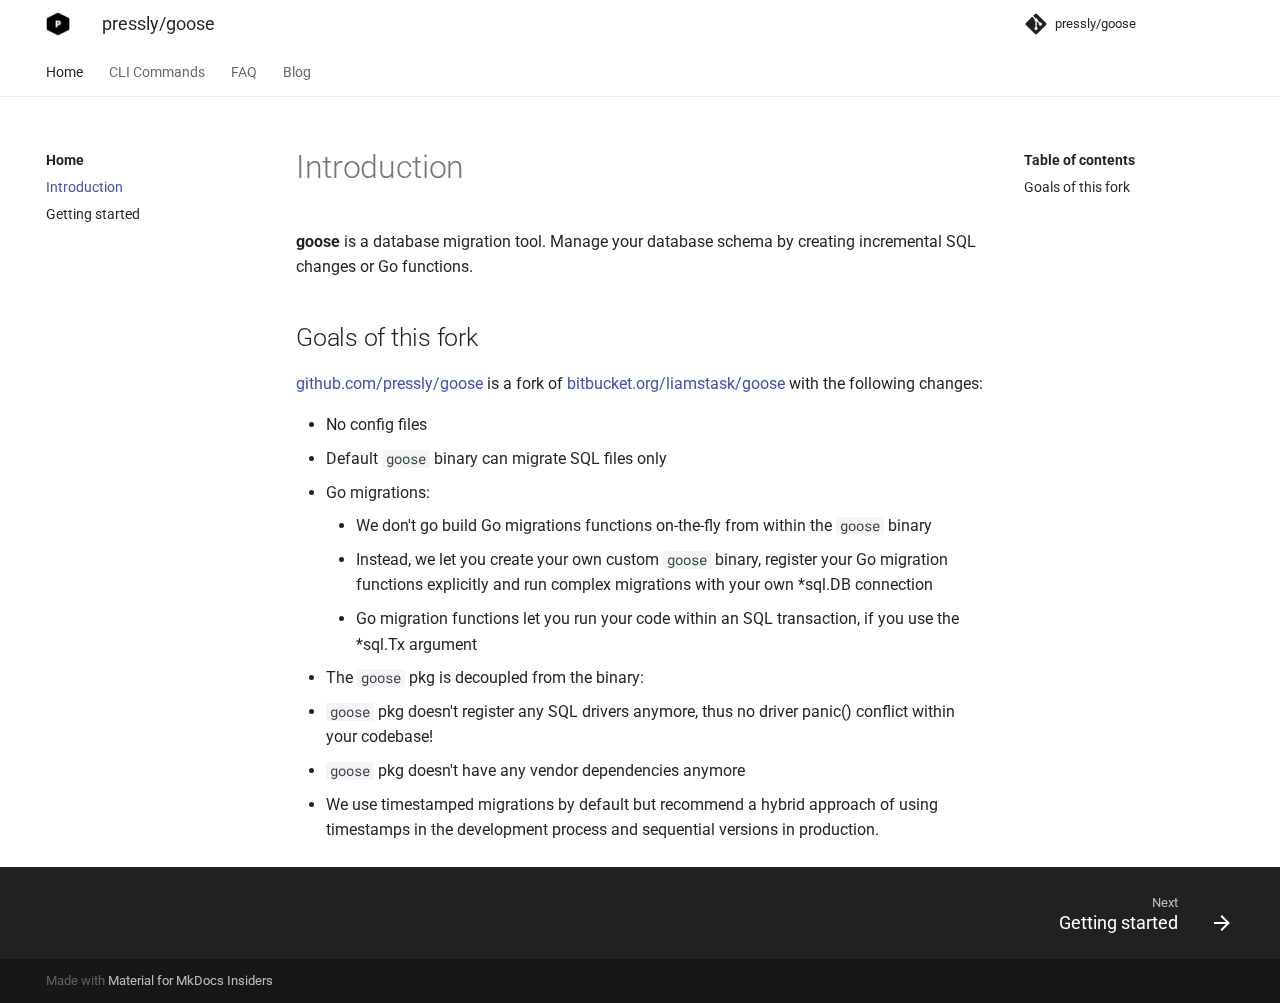
==== commit 7ff3d593: "Update docs" ====
--- a/site/index.html
+++ b/site/index.html
@@ -13,24 +13,29 @@
       
         <link rel="canonical" href="https://pressly.github.io/goose/">
       
+      
+        
+      
       <link rel="icon" href="assets/favicon.ico">
-      <meta name="generator" content="mkdocs-1.2.2, mkdocs-material-7.2.2">
-    
-    
-      
-        <title>goose docs</title>
-      
-    
-    
-      <link rel="stylesheet" href="assets/stylesheets/main.1118c9be.min.css">
-      
-        
-        <link rel="stylesheet" href="assets/stylesheets/palette.ba0d045b.min.css">
+      <meta name="generator" content="mkdocs-1.2.2, mkdocs-material-7.2.4+insiders-2.13.0">
+    
+    
+      
+        <title>Introduction - pressly/goose</title>
+      
+    
+    
+      <link rel="stylesheet" href="assets/stylesheets/main.06b57b5d.min.css">
+      
+        
+        <link rel="stylesheet" href="assets/stylesheets/palette.1d832a92.min.css">
         
           
           
           <meta name="theme-color" content="#ffffff">
         
+      
+      <link rel="preload" as="style" href="assets/stylesheets/vendor/mermaid.733f213f.min.css">
       
     
     
@@ -44,10 +49,38 @@
     
     
     
-    
-      
-
-
+    <script>function __md_scope(e,t,_){return new URL(_||(t===localStorage?".":"."),location).pathname+"."+e}function __md_get(e,t=localStorage,_){return JSON.parse(t.getItem(__md_scope(e,t,_)))}function __md_set(e,t,_=localStorage,o){try{_.setItem(__md_scope(e,_,o),JSON.stringify(t))}catch(e){}}</script>
+    
+      
+
+
+    
+    
+      
+        <meta  property="og:type"  content="website" >
+      
+        <meta  property="og:title"  content="Introduction - pressly/goose" >
+      
+        <meta  property="og:description"  content="The missing goose docs." >
+      
+        <meta  property="og:image"  content="https://pressly.github.io/goose/assets/images/social/index.png" >
+      
+        <meta  property="og:image:type"  content="image/png" >
+      
+        <meta  property="og:image:width"  content="1200" >
+      
+        <meta  property="og:image:height"  content="630" >
+      
+        <meta  property="og:url"  content="https://pressly.github.io/goose/" >
+      
+        <meta  name="twitter:card"  content="summary_large_image" >
+      
+        <meta  name="twitter:title"  content="Introduction - pressly/goose" >
+      
+        <meta  name="twitter:description"  content="The missing goose docs." >
+      
+        <meta  name="twitter:image"  content="https://pressly.github.io/goose/assets/images/social/index.png" >
+      
     
     
   </head>
@@ -61,7 +94,6 @@
     <body dir="ltr" data-md-color-scheme="" data-md-color-primary="white" data-md-color-accent="">
   
     
-    <script>function __prefix(e){return new URL(".",location).pathname+"."+e}function __get(e,t=localStorage){return JSON.parse(t.getItem(__prefix(e)))}</script>
     
     <input class="md-toggle" data-md-toggle="drawer" type="checkbox" id="__drawer" autocomplete="off">
     <input class="md-toggle" data-md-toggle="search" type="checkbox" id="__search" autocomplete="off">
@@ -78,11 +110,14 @@
       
     </div>
     
-      <header class="md-header" data-md-component="header">
+    
+      
+
+<header class="md-header" data-md-component="header">
   <nav class="md-header__inner md-grid" aria-label="Header">
-    <a href="." title="goose docs" class="md-header__button md-logo" aria-label="goose docs" data-md-component="logo">
-      
-  <img src="assets/goose.svg" alt="logo">
+    <a href="." title="pressly/goose" class="md-header__button md-logo" aria-label="pressly/goose" data-md-component="logo">
+      
+  <img src="assets/pressly.png" alt="logo">
 
     </a>
     <label class="md-header__button md-icon" for="__drawer">
@@ -92,13 +127,13 @@
       <div class="md-header__ellipsis">
         <div class="md-header__topic">
           <span class="md-ellipsis">
-            goose docs
+            pressly/goose
           </span>
         </div>
         <div class="md-header__topic" data-md-component="header-topic">
           <span class="md-ellipsis">
             
-              Home
+              Introduction
             
           </span>
         </div>
@@ -106,40 +141,6 @@
     </div>
     
     
-    
-      <label class="md-header__button md-icon" for="__search">
-        <svg xmlns="http://www.w3.org/2000/svg" viewBox="0 0 24 24"><path d="M9.5 3A6.5 6.5 0 0 1 16 9.5c0 1.61-.59 3.09-1.56 4.23l.27.27h.79l5 5-1.5 1.5-5-5v-.79l-.27-.27A6.516 6.516 0 0 1 9.5 16 6.5 6.5 0 0 1 3 9.5 6.5 6.5 0 0 1 9.5 3m0 2C7 5 5 7 5 9.5S7 14 9.5 14 14 12 14 9.5 12 5 9.5 5z"/></svg>
-      </label>
-      
-<div class="md-search" data-md-component="search" role="dialog">
-  <label class="md-search__overlay" for="__search"></label>
-  <div class="md-search__inner" role="search">
-    <form class="md-search__form" name="search">
-      <input type="text" class="md-search__input" name="query" aria-label="Search" placeholder="Search" autocapitalize="off" autocorrect="off" autocomplete="off" spellcheck="false" data-md-component="search-query" required>
-      <label class="md-search__icon md-icon" for="__search">
-        <svg xmlns="http://www.w3.org/2000/svg" viewBox="0 0 24 24"><path d="M9.5 3A6.5 6.5 0 0 1 16 9.5c0 1.61-.59 3.09-1.56 4.23l.27.27h.79l5 5-1.5 1.5-5-5v-.79l-.27-.27A6.516 6.516 0 0 1 9.5 16 6.5 6.5 0 0 1 3 9.5 6.5 6.5 0 0 1 9.5 3m0 2C7 5 5 7 5 9.5S7 14 9.5 14 14 12 14 9.5 12 5 9.5 5z"/></svg>
-        <svg xmlns="http://www.w3.org/2000/svg" viewBox="0 0 24 24"><path d="M20 11v2H8l5.5 5.5-1.42 1.42L4.16 12l7.92-7.92L13.5 5.5 8 11h12z"/></svg>
-      </label>
-      <nav class="md-search__options" aria-label="Search">
-        
-        <button type="reset" class="md-search__icon md-icon" aria-label="Clear" tabindex="-1">
-          <svg xmlns="http://www.w3.org/2000/svg" viewBox="0 0 24 24"><path d="M19 6.41 17.59 5 12 10.59 6.41 5 5 6.41 10.59 12 5 17.59 6.41 19 12 13.41 17.59 19 19 17.59 13.41 12 19 6.41z"/></svg>
-        </button>
-      </nav>
-      
-    </form>
-    <div class="md-search__output">
-      <div class="md-search__scrollwrap" data-md-scrollfix>
-        <div class="md-search-result" data-md-component="search-result">
-          <div class="md-search-result__meta">
-            Initializing search
-          </div>
-          <ol class="md-search-result__list"></ol>
-        </div>
-      </div>
-    </div>
-  </div>
-</div>
     
     
       <div class="md-header__source">
@@ -156,6 +157,7 @@
       </div>
     
   </nav>
+  
 </header>
     
     <div class="md-container" data-md-component="container">
@@ -163,6 +165,7 @@
       
         
           
+            
 <nav class="md-tabs" aria-label="Tabs" data-md-component="tabs">
   <div class="md-tabs__inner md-grid">
     <ul class="md-tabs__list">
@@ -174,39 +177,31 @@
   
 
 
-  <li class="md-tabs__item">
-    <a href="." class="md-tabs__link md-tabs__link--active">
-      Home
-    </a>
-  </li>
-
-      
-        
-  
-  
-
-
   
   
   
     <li class="md-tabs__item">
-      <a href="commands/commands/" class="md-tabs__link">
+      <a href="." class="md-tabs__link md-tabs__link--active">
+        Home
+      </a>
+    </li>
+  
+
+      
+        
+  
+  
+
+
+  
+  
+  
+    <li class="md-tabs__item">
+      <a href="commands/supported/" class="md-tabs__link">
         CLI Commands
       </a>
     </li>
   
-
-      
-        
-  
-  
-
-
-  <li class="md-tabs__item">
-    <a href="tutorials/" class="md-tabs__link">
-      Tutorials
-    </a>
-  </li>
 
       
         
@@ -221,9 +216,26 @@
   </li>
 
       
+        
+  
+  
+
+
+  
+  
+  
+    <li class="md-tabs__item">
+      <a href="blog/welcome/" class="md-tabs__link">
+        Blog
+      </a>
+    </li>
+  
+
+      
     </ul>
   </div>
 </nav>
+          
         
       
       <main class="md-main" data-md-component="main">
@@ -241,12 +253,12 @@
 
 <nav class="md-nav md-nav--primary md-nav--lifted" aria-label="Navigation" data-md-level="0">
   <label class="md-nav__title" for="__drawer">
-    <a href="." title="goose docs" class="md-nav__button md-logo" aria-label="goose docs" data-md-component="logo">
-      
-  <img src="assets/goose.svg" alt="logo">
+    <a href="." title="pressly/goose" class="md-nav__button md-logo" aria-label="pressly/goose" data-md-component="logo">
+      
+  <img src="assets/pressly.png" alt="logo">
 
     </a>
-    goose docs
+    pressly/goose
   </label>
   
     <div class="md-nav__source">
@@ -273,21 +285,49 @@
     
   
   
-    <li class="md-nav__item md-nav__item--active">
-      
-      <input class="md-nav__toggle md-toggle" data-md-toggle="toc" type="checkbox" id="__toc">
-      
-      
-        
-      
-      
-        <label class="md-nav__link md-nav__link--active" for="__toc">
+    
+    <li class="md-nav__item md-nav__item--active md-nav__item--nested">
+      
+      
+        <input class="md-nav__toggle md-toggle" data-md-toggle="__nav_1" type="checkbox" id="__nav_1" checked>
+      
+      
+      
+      
+        <label class="md-nav__link" for="__nav_1">
           Home
           <span class="md-nav__icon md-icon"></span>
         </label>
       
+      <nav class="md-nav" aria-label="Home" data-md-level="1">
+        <label class="md-nav__title" for="__nav_1">
+          <span class="md-nav__icon md-icon"></span>
+          Home
+        </label>
+        <ul class="md-nav__list" data-md-scrollfix>
+          
+            
+              
+  
+  
+    
+  
+  
+    <li class="md-nav__item md-nav__item--active">
+      
+      <input class="md-nav__toggle md-toggle" data-md-toggle="toc" type="checkbox" id="__toc">
+      
+      
+        
+      
+      
+        <label class="md-nav__link md-nav__link--active" for="__toc">
+          Introduction
+          <span class="md-nav__icon md-icon"></span>
+        </label>
+      
       <a href="." class="md-nav__link md-nav__link--active">
-        Home
+        Introduction
       </a>
       
         
@@ -318,6 +358,27 @@
     </li>
   
 
+            
+          
+            
+              
+  
+  
+  
+    <li class="md-nav__item">
+      <a href="getting-started/" class="md-nav__link">
+        Getting started
+      </a>
+    </li>
+  
+
+            
+          
+        </ul>
+      </nav>
+    </li>
+  
+
     
       
       
@@ -332,10 +393,14 @@
       
         <input class="md-nav__toggle md-toggle" data-md-toggle="__nav_2" type="checkbox" id="__nav_2" >
       
-      <label class="md-nav__link" for="__nav_2">
-        CLI Commands
-        <span class="md-nav__icon md-icon"></span>
-      </label>
+      
+      
+      
+        <label class="md-nav__link" for="__nav_2">
+          CLI Commands
+          <span class="md-nav__icon md-icon"></span>
+        </label>
+      
       <nav class="md-nav" aria-label="CLI Commands" data-md-level="1">
         <label class="md-nav__title" for="__nav_2">
           <span class="md-nav__icon md-icon"></span>
@@ -344,18 +409,21 @@
         <ul class="md-nav__list" data-md-scrollfix>
           
             
+              
   
   
   
     <li class="md-nav__item">
-      <a href="commands/commands/" class="md-nav__link">
-        Commands
-      </a>
-    </li>
-  
-
-          
-            
+      <a href="commands/supported/" class="md-nav__link">
+        Supported
+      </a>
+    </li>
+  
+
+            
+          
+            
+              
   
   
   
@@ -366,24 +434,10 @@
     </li>
   
 
+            
           
         </ul>
       </nav>
-    </li>
-  
-
-    
-      
-      
-      
-
-  
-  
-  
-    <li class="md-nav__item">
-      <a href="tutorials/" class="md-nav__link">
-        Tutorials
-      </a>
     </li>
   
 
@@ -399,6 +453,68 @@
       <a href="FAQ/" class="md-nav__link">
         FAQ
       </a>
+    </li>
+  
+
+    
+      
+      
+      
+
+  
+  
+  
+    
+    <li class="md-nav__item md-nav__item--nested">
+      
+      
+        <input class="md-nav__toggle md-toggle" data-md-toggle="__nav_4" type="checkbox" id="__nav_4" >
+      
+      
+      
+      
+        <label class="md-nav__link" for="__nav_4">
+          Blog
+          <span class="md-nav__icon md-icon"></span>
+        </label>
+      
+      <nav class="md-nav" aria-label="Blog" data-md-level="1">
+        <label class="md-nav__title" for="__nav_4">
+          <span class="md-nav__icon md-icon"></span>
+          Blog
+        </label>
+        <ul class="md-nav__list" data-md-scrollfix>
+          
+            
+              
+  
+  
+  
+    <li class="md-nav__item">
+      <a href="blog/welcome/" class="md-nav__link">
+        Welcome
+      </a>
+    </li>
+  
+
+            
+          
+            
+              
+  
+  
+  
+    <li class="md-nav__item">
+      <a href="blog/embed-sql-migrations/" class="md-nav__link">
+        Embedding migrations
+      </a>
+    </li>
+  
+
+            
+          
+        </ul>
+      </nav>
     </li>
   
 
@@ -446,6 +562,7 @@
           <div class="md-content" data-md-component="content">
             <article class="md-content__inner md-typeset">
               
+                
                 
                 
                 <h1 id="introduction">Introduction</h1>
@@ -467,16 +584,24 @@
 <li>We use timestamped migrations by default but recommend a hybrid approach of using timestamps in the development process and sequential versions in production.</li>
 </ul>
                 
-              
-              
+                  
                 
+              
+              
+                
 
 
               
             </article>
+            
           </div>
         </div>
         
+          <a href="#" class="md-top md-icon" data-md-component="top" data-md-state="hidden">
+            <svg xmlns="http://www.w3.org/2000/svg" viewBox="0 0 24 24"><path d="M13 20h-2V8l-5.5 5.5-1.42-1.42L12 4.16l7.92 7.92-1.42 1.42L13 8v12z"/></svg>
+            Back to top
+          </a>
+        
       </main>
       
         
@@ -486,13 +611,13 @@
       
       
         
-        <a href="commands/commands/" class="md-footer__link md-footer__link--next" aria-label="Next: Commands" rel="next">
+        <a href="getting-started/" class="md-footer__link md-footer__link--next" aria-label="Next: Getting started" rel="next">
           <div class="md-footer__title">
             <div class="md-ellipsis">
               <span class="md-footer__direction">
                 Next
               </span>
-              Commands
+              Getting started
             </div>
           </div>
           <div class="md-footer__button md-icon">
@@ -506,10 +631,12 @@
     <div class="md-footer-meta__inner md-grid">
       <div class="md-footer-copyright">
         
-        Made with
-        <a href="https://squidfunk.github.io/mkdocs-material/" target="_blank" rel="noopener">
-          Material for MkDocs
-        </a>
+        
+          Made with
+          <a href="https://squidfunk.github.io/mkdocs-material/" target="_blank" rel="noopener">
+            Material for MkDocs Insiders
+          </a>
+        
         
       </div>
       
@@ -521,10 +648,11 @@
     <div class="md-dialog" data-md-component="dialog">
       <div class="md-dialog__inner md-typeset"></div>
     </div>
-    <script id="__config" type="application/json">{"base": ".", "features": ["navigation.instant", "navigation.tracking", "navigation.tabs", "navigation.sections"], "translations": {"clipboard.copy": "Copy to clipboard", "clipboard.copied": "Copied to clipboard", "search.config.lang": "en", "search.config.pipeline": "trimmer, stopWordFilter", "search.config.separator": "[\\s\\-]+", "search.placeholder": "Search", "search.result.placeholder": "Type to start searching", "search.result.none": "No matching documents", "search.result.one": "1 matching document", "search.result.other": "# matching documents", "search.result.more.one": "1 more on this page", "search.result.more.other": "# more on this page", "search.result.term.missing": "Missing", "select.version.title": "Select version"}, "search": "assets/javascripts/workers/search.709b4209.min.js", "version": null}</script>
-    
-    
-      <script src="assets/javascripts/bundle.2b46852b.min.js"></script>
+    
+    <script id="__config" type="application/json">{"base": ".", "features": ["navigation.instant", "navigation.tracking", "navigation.sections", "navigation.tabs", "navigation.top", "content.code.annotate"], "translations": {"clipboard.copy": "Copy to clipboard", "clipboard.copied": "Copied to clipboard", "search.config.lang": "en", "search.config.pipeline": "trimmer, stopWordFilter", "search.config.separator": "[\\s\\-]+", "search.placeholder": "Search", "search.result.placeholder": "Type to start searching", "search.result.none": "No matching documents", "search.result.one": "1 matching document", "search.result.other": "# matching documents", "search.result.more.one": "1 more on this page", "search.result.more.other": "# more on this page", "search.result.term.missing": "Missing", "select.version.title": "Select version"}, "search": "assets/javascripts/workers/search.61ac8e46.min.js", "version": null}</script>
+    
+    
+      <script src="assets/javascripts/bundle.d120d6e9.min.js"></script>
       
     
   </body>
--- a/site/assets/stylesheets/main.06b57b5d.min.css
+++ b/site/assets/stylesheets/main.06b57b5d.min.css
@@ -0,0 +1 @@
+@charset "UTF-8";html{-webkit-text-size-adjust:none;-ms-text-size-adjust:none;text-size-adjust:none;box-sizing:border-box}*,:after,:before{box-sizing:inherit}body{margin:0}a,button,input,label{-webkit-tap-highlight-color:transparent}a{color:inherit;text-decoration:none}hr{border:0;box-sizing:content-box;display:block;height:.05rem;overflow:visible;padding:0}small{font-size:80%}sub,sup{line-height:1em}img{border-style:none}table{border-collapse:separate;border-spacing:0}td,th{font-weight:400;vertical-align:top}button{background:transparent;border:0;font-family:inherit;font-size:inherit;margin:0;padding:0}input{border:0;outline:none}:root{--md-default-fg-color:rgba(0,0,0,0.87);--md-default-fg-color--light:rgba(0,0,0,0.54);--md-default-fg-color--lighter:rgba(0,0,0,0.32);--md-default-fg-color--lightest:rgba(0,0,0,0.07);--md-default-bg-color:#fff;--md-default-bg-color--light:hsla(0,0%,100%,0.7);--md-default-bg-color--lighter:hsla(0,0%,100%,0.3);--md-default-bg-color--lightest:hsla(0,0%,100%,0.12);--md-primary-fg-color:#4051b5;--md-primary-fg-color--light:#5d6cc0;--md-primary-fg-color--dark:#303fa1;--md-primary-bg-color:#fff;--md-primary-bg-color--light:hsla(0,0%,100%,0.7);--md-accent-fg-color:#526cfe;--md-accent-fg-color--transparent:rgba(82,108,254,0.1);--md-accent-bg-color:#fff;--md-accent-bg-color--light:hsla(0,0%,100%,0.7)}:root>*{--md-code-fg-color:#36464e;--md-code-bg-color:#f5f5f5;--md-code-hl-color:rgba(255,255,0,0.5);--md-code-hl-number-color:#d52a2a;--md-code-hl-special-color:#db1457;--md-code-hl-function-color:#a846b9;--md-code-hl-constant-color:#6e59d9;--md-code-hl-keyword-color:#3f6ec6;--md-code-hl-string-color:#1c7d4d;--md-code-hl-name-color:var(--md-code-fg-color);--md-code-hl-operator-color:var(--md-default-fg-color--light);--md-code-hl-punctuation-color:var(--md-default-fg-color--light);--md-code-hl-comment-color:var(--md-default-fg-color--light);--md-code-hl-generic-color:var(--md-default-fg-color--light);--md-code-hl-variable-color:var(--md-default-fg-color--light);--md-typeset-color:var(--md-default-fg-color);--md-typeset-a-color:var(--md-primary-fg-color);--md-typeset-mark-color:rgba(255,255,0,0.5);--md-typeset-del-color:hsla(6,90%,60%,0.15);--md-typeset-ins-color:rgba(11,213,112,0.15);--md-typeset-kbd-color:#fafafa;--md-typeset-kbd-accent-color:#fff;--md-typeset-kbd-border-color:#b8b8b8;--md-typeset-table-color:rgba(0,0,0,0.12);--md-admonition-fg-color:var(--md-default-fg-color);--md-admonition-bg-color:var(--md-default-bg-color);--md-footer-fg-color:#fff;--md-footer-fg-color--light:hsla(0,0%,100%,0.7);--md-footer-fg-color--lighter:hsla(0,0%,100%,0.3);--md-footer-bg-color:rgba(0,0,0,0.87);--md-footer-bg-color--dark:rgba(0,0,0,0.32)}.md-icon svg{fill:currentColor;display:block;height:1.2rem;width:1.2rem}body{-webkit-font-smoothing:antialiased;-moz-osx-font-smoothing:grayscale}aside,body,input{font-feature-settings:"kern","liga";color:var(--md-typeset-color);font-family:var(--md-text-font-family,_),-apple-system,BlinkMacSystemFont,Helvetica,Arial,sans-serif}code,kbd,pre{font-feature-settings:"kern";font-family:var(--md-code-font-family,_),SFMono-Regular,Consolas,Menlo,monospace}:root{--md-typeset-table-sort-icon:url('data:image/svg+xml;charset=utf-8,<svg xmlns="http://www.w3.org/2000/svg" viewBox="0 0 24 24"><path d="m18 21-4-4h3V7h-3l4-4 4 4h-3v10h3M2 19v-2h10v2M2 13v-2h7v2M2 7V5h4v2H2z"/></svg>');--md-typeset-table-sort-icon--asc:url('data:image/svg+xml;charset=utf-8,<svg xmlns="http://www.w3.org/2000/svg" viewBox="0 0 24 24"><path d="M19 17h3l-4 4-4-4h3V3h2M2 17h10v2H2M6 5v2H2V5m0 6h7v2H2v-2z"/></svg>');--md-typeset-table-sort-icon--desc:url('data:image/svg+xml;charset=utf-8,<svg xmlns="http://www.w3.org/2000/svg" viewBox="0 0 24 24"><path d="M19 7h3l-4-4-4 4h3v14h2M2 17h10v2H2M6 5v2H2V5m0 6h7v2H2v-2z"/></svg>')}.md-typeset{-webkit-print-color-adjust:exact;color-adjust:exact;font-size:.8rem;line-height:1.6}@media print{.md-typeset{font-size:.68rem}}.md-typeset blockquote,.md-typeset dl,.md-typeset figure,.md-typeset ol,.md-typeset pre,.md-typeset ul{margin:1em 0}.md-typeset h1{color:var(--md-default-fg-color--light);font-size:2em;line-height:1.3;margin:0 0 1.25em}.md-typeset h1,.md-typeset h2{font-weight:300;letter-spacing:-.01em}.md-typeset h2{font-size:1.5625em;line-height:1.4;margin:1.6em 0 .64em}.md-typeset h3{font-size:1.25em;font-weight:400;letter-spacing:-.01em;line-height:1.5;margin:1.6em 0 .8em}.md-typeset h2+h3{margin-top:.8em}.md-typeset h4{font-weight:700;letter-spacing:-.01em;margin:1em 0}.md-typeset h5,.md-typeset h6{color:var(--md-default-fg-color--light);font-size:.8em;font-weight:700;letter-spacing:-.01em;margin:1.25em 0}.md-typeset h5{text-transform:uppercase}.md-typeset hr{border-bottom:.05rem solid var(--md-default-fg-color--lightest);display:flow-root;margin:1.5em 0}.md-typeset a{color:var(--md-typeset-a-color);word-break:break-word}.md-typeset a,.md-typeset a:before{transition:color 125ms}.md-typeset a:focus,.md-typeset a:hover{color:var(--md-accent-fg-color)}.md-typeset a.focus-visible{outline-color:var(--md-accent-fg-color);outline-offset:.2rem}.md-typeset code,.md-typeset kbd,.md-typeset pre{color:var(--md-code-fg-color);direction:ltr}@media print{.md-typeset code,.md-typeset kbd,.md-typeset pre{white-space:pre-wrap}}.md-typeset code{background-color:var(--md-code-bg-color);border-radius:.1rem;-webkit-box-decoration-break:clone;box-decoration-break:clone;font-size:.85em;padding:0 .2941176471em;word-break:break-word}.md-typeset code:not(.focus-visible){-webkit-tap-highlight-color:transparent;outline:none}.md-typeset h1 code,.md-typeset h2 code,.md-typeset h3 code,.md-typeset h4 code,.md-typeset h5 code,.md-typeset h6 code{background-color:transparent;box-shadow:none;margin:initial;padding:initial}.md-typeset a code{color:currentColor}.md-typeset pre{display:flow-root;line-height:1.4;position:relative}.md-typeset pre>code{-webkit-box-decoration-break:slice;box-decoration-break:slice;box-shadow:none;display:block;margin:0;overflow:auto;padding:.7720588235em 1.1764705882em;scrollbar-color:var(--md-default-fg-color--lighter) transparent;scrollbar-width:thin;touch-action:auto;word-break:normal}.md-typeset pre>code:hover{scrollbar-color:var(--md-accent-fg-color) transparent}.md-typeset pre>code::-webkit-scrollbar{height:.2rem;width:.2rem}.md-typeset pre>code::-webkit-scrollbar-thumb{background-color:var(--md-default-fg-color--lighter)}.md-typeset pre>code::-webkit-scrollbar-thumb:hover{background-color:var(--md-accent-fg-color)}@media screen and (max-width:44.9375em){.md-content>.md-typeset>pre{margin:1em -.8rem}.md-content>.md-typeset>pre code{border-radius:0}}.md-typeset kbd{background-color:var(--md-typeset-kbd-color);border-radius:.1rem;box-shadow:0 .1rem 0 .05rem var(--md-typeset-kbd-border-color),0 .1rem 0 var(--md-typeset-kbd-border-color),0 -.1rem .2rem var(--md-typeset-kbd-accent-color) inset;color:var(--md-default-fg-color);display:inline-block;font-size:.75em;padding:0 .6666666667em;vertical-align:text-top;word-break:break-word}.md-typeset mark{background-color:var(--md-typeset-mark-color);-webkit-box-decoration-break:clone;box-decoration-break:clone;color:inherit;word-break:break-word}.md-typeset abbr{border-bottom:.05rem dotted var(--md-default-fg-color--light);cursor:help;text-decoration:none}@media (hover:none){.md-typeset abbr{position:relative}.md-typeset abbr[title]:focus:after,.md-typeset abbr[title]:hover:after{background-color:var(--md-default-fg-color);border-radius:.1rem;box-shadow:0 2px 2px 0 rgba(0,0,0,.14),0 1px 5px 0 rgba(0,0,0,.12),0 3px 1px -2px rgba(0,0,0,.2);color:var(--md-default-bg-color);content:attr(title);display:inline-block;font-size:.7rem;left:0;margin-top:2em;max-width:80%;min-width:-webkit-max-content;min-width:-moz-max-content;min-width:max-content;padding:.2rem .3rem;position:absolute;width:auto}}.md-typeset small{opacity:.75}.md-typeset sub,.md-typeset sup{margin-left:.078125em}[dir=rtl] .md-typeset sub,[dir=rtl] .md-typeset sup{margin-left:0;margin-right:.078125em}.md-typeset blockquote{border-left:.2rem solid var(--md-default-fg-color--lighter);color:var(--md-default-fg-color--light);display:flow-root;padding-left:.6rem}[dir=rtl] .md-typeset blockquote{border-left:initial;border-right:.2rem solid var(--md-default-fg-color--lighter);padding-left:0;padding-right:.6rem}.md-typeset ul{list-style-type:disc}.md-typeset ol,.md-typeset ul{display:flow-root;margin-left:.625em;padding:0}[dir=rtl] .md-typeset ol,[dir=rtl] .md-typeset ul{margin-left:0;margin-right:.625em}.md-typeset ol ol,.md-typeset ul ol{list-style-type:lower-alpha}.md-typeset ol ol ol,.md-typeset ul ol ol{list-style-type:lower-roman}.md-typeset ol li,.md-typeset ul li{margin-bottom:.5em;margin-left:1.25em}[dir=rtl] .md-typeset ol li,[dir=rtl] .md-typeset ul li{margin-left:0;margin-right:1.25em}.md-typeset ol li blockquote,.md-typeset ol li p,.md-typeset ul li blockquote,.md-typeset ul li p{margin:.5em 0}.md-typeset ol li:last-child,.md-typeset ul li:last-child{margin-bottom:0}.md-typeset ol li ol,.md-typeset ol li ul,.md-typeset ul li ol,.md-typeset ul li ul{margin:.5em 0 .5em .625em}[dir=rtl] .md-typeset ol li ol,[dir=rtl] .md-typeset ol li ul,[dir=rtl] .md-typeset ul li ol,[dir=rtl] .md-typeset ul li ul{margin-left:0;margin-right:.625em}.md-typeset dd{margin:1em 0 1.5em 1.875em}[dir=rtl] .md-typeset dd{margin-left:0;margin-right:1.875em}.md-typeset img,.md-typeset svg{height:auto;max-width:100%}.md-typeset img[align=left],.md-typeset svg[align=left]{margin:1em 1em 1em 0}.md-typeset img[align=right],.md-typeset svg[align=right]{margin:1em 0 1em 1em}.md-typeset img[align]:only-child,.md-typeset svg[align]:only-child{margin-top:0}.md-typeset figure{display:flow-root;margin:0 auto;max-width:100%;text-align:center;width:-webkit-fit-content;width:-moz-fit-content;width:fit-content}.md-typeset figure img{display:block}.md-typeset figcaption{font-style:italic;margin:1em auto 2em;max-width:24rem}.md-typeset iframe{max-width:100%}.md-typeset table:not([class]){background-color:var(--md-default-bg-color);border:.05rem solid var(--md-typeset-table-color);border-radius:.1rem;display:inline-block;font-size:.64rem;max-width:100%;overflow:auto;touch-action:auto}@media print{.md-typeset table:not([class]){display:table}}.md-typeset table:not([class])+*{margin-top:1.5em}.md-typeset table:not([class]) td>:first-child,.md-typeset table:not([class]) th>:first-child{margin-top:0}.md-typeset table:not([class]) td>:last-child,.md-typeset table:not([class]) th>:last-child{margin-bottom:0}.md-typeset table:not([class]) td:not([align]),.md-typeset table:not([class]) th:not([align]){text-align:left}[dir=rtl] .md-typeset table:not([class]) td:not([align]),[dir=rtl] .md-typeset table:not([class]) th:not([align]){text-align:right}.md-typeset table:not([class]) th{font-weight:700;min-width:5rem;padding:.9375em 1.25em;vertical-align:top}.md-typeset table:not([class]) th a{color:inherit}.md-typeset table:not([class]) td{border-top:.05rem solid var(--md-typeset-table-color);padding:.9375em 1.25em;vertical-align:top}.md-typeset table:not([class]) tbody tr{transition:background-color 125ms}.md-typeset table:not([class]) tbody tr:hover{background-color:rgba(0,0,0,.035);box-shadow:0 .05rem 0 var(--md-default-bg-color) inset}.md-typeset table:not([class]) a{word-break:normal}.md-typeset table th[role=columnheader]{cursor:pointer}.md-typeset table th[role=columnheader]:after{content:"";display:inline-block;height:1.2em;margin-left:.5em;-webkit-mask-image:var(--md-typeset-table-sort-icon);mask-image:var(--md-typeset-table-sort-icon);-webkit-mask-repeat:no-repeat;mask-repeat:no-repeat;-webkit-mask-size:contain;mask-size:contain;transition:background-color 125ms;vertical-align:text-bottom;width:1.2em}.md-typeset table th[role=columnheader]:hover:after{background-color:var(--md-default-fg-color--lighter)}.md-typeset table th[role=columnheader][aria-sort=ascending]:after{background-color:var(--md-default-fg-color--light);-webkit-mask-image:var(--md-typeset-table-sort-icon--asc);mask-image:var(--md-typeset-table-sort-icon--asc)}.md-typeset table th[role=columnheader][aria-sort=descending]:after{background-color:var(--md-default-fg-color--light);-webkit-mask-image:var(--md-typeset-table-sort-icon--desc);mask-image:var(--md-typeset-table-sort-icon--desc)}.md-typeset__scrollwrap{margin:1em -.8rem;overflow-x:auto;touch-action:auto}.md-typeset__table{display:inline-block;margin-bottom:.5em;padding:0 .8rem}@media print{.md-typeset__table{display:block}}html .md-typeset__table table{display:table;margin:0;overflow:hidden;width:100%}html{font-size:125%;height:100%;overflow-x:hidden}@media screen and (min-width:100em){html{font-size:137.5%}}@media screen and (min-width:125em){html{font-size:150%}}body{background-color:var(--md-default-bg-color);display:flex;flex-direction:column;font-size:.5rem;min-height:100%;position:relative;width:100%}@media print{body{display:block}}@media screen and (max-width:59.9375em){body[data-md-state=lock]{position:fixed}}.md-grid{margin-left:auto;margin-right:auto;max-width:61rem}.md-container{display:flex;flex-direction:column;flex-grow:1}@media print{.md-container{display:block}}.md-main{flex-grow:1}.md-main__inner{display:flex;height:100%;margin-top:1.5rem}.md-ellipsis{overflow:hidden;text-overflow:ellipsis;white-space:nowrap}.md-toggle{display:none}.md-option{height:0;opacity:0;position:absolute;width:0}.md-option:checked+label:not([hidden]){display:block}.md-option.focus-visible+label{outline-color:var(--md-accent-fg-color);outline-style:auto}.md-skip{background-color:var(--md-default-fg-color);border-radius:.1rem;color:var(--md-default-bg-color);font-size:.64rem;margin:.5rem;opacity:0;outline-color:var(--md-accent-fg-color);padding:.3rem .5rem;position:fixed;transform:translateY(.4rem);z-index:-1}.md-skip:focus{opacity:1;transform:translateY(0);transition:transform .25s cubic-bezier(.4,0,.2,1),opacity 175ms 75ms;z-index:10}@page{margin:25mm}.md-banner{background-color:var(--md-footer-bg-color);color:var(--md-footer-fg-color);overflow:auto}@media print{.md-banner{display:none}}.md-banner--warning{background:var(--md-typeset-mark-color);color:var(--md-default-fg-color)}.md-banner__inner{font-size:.7rem;margin:.6rem auto;padding:0 .8rem}:root{--md-clipboard-icon:url('data:image/svg+xml;charset=utf-8,<svg xmlns="http://www.w3.org/2000/svg" viewBox="0 0 24 24"><path d="M19 21H8V7h11m0-2H8a2 2 0 0 0-2 2v14a2 2 0 0 0 2 2h11a2 2 0 0 0 2-2V7a2 2 0 0 0-2-2m-3-4H4a2 2 0 0 0-2 2v14h2V3h12V1z"/></svg>')}.md-clipboard{border-radius:.1rem;color:var(--md-default-fg-color--lightest);cursor:pointer;height:1.5em;outline-color:var(--md-accent-fg-color);outline-offset:.1rem;position:absolute;right:.5em;top:.5em;transition:color .25s;width:1.5em;z-index:1}@media print{.md-clipboard{display:none}}.md-clipboard:not(.focus-visible){-webkit-tap-highlight-color:transparent;outline:none}:hover>.md-clipboard{color:var(--md-default-fg-color--light)}.md-clipboard:focus,.md-clipboard:hover{color:var(--md-accent-fg-color)}.md-clipboard:after{background-color:currentColor;content:"";display:block;height:1.125em;margin:0 auto;-webkit-mask-image:var(--md-clipboard-icon);mask-image:var(--md-clipboard-icon);-webkit-mask-repeat:no-repeat;mask-repeat:no-repeat;-webkit-mask-size:contain;mask-size:contain;width:1.125em}.md-clipboard--inline{cursor:pointer}.md-clipboard--inline code{transition:color .25s,background-color .25s}.md-clipboard--inline:focus code,.md-clipboard--inline:hover code{background-color:var(--md-accent-fg-color--transparent);color:var(--md-accent-fg-color)}@-webkit-keyframes consent{0%{opacity:0;transform:translateY(100%)}to{opacity:1;transform:translateY(0)}}@keyframes consent{0%{opacity:0;transform:translateY(100%)}to{opacity:1;transform:translateY(0)}}@-webkit-keyframes overlay{0%{opacity:0}to{opacity:1}}@keyframes overlay{0%{opacity:0}to{opacity:1}}.md-consent__overlay{-webkit-animation:overlay .25s both;animation:overlay .25s both;-webkit-backdrop-filter:blur(.1rem);backdrop-filter:blur(.1rem);background-color:rgba(0,0,0,.54);height:100%;opacity:1;position:fixed;top:0;width:100%;z-index:5}.md-consent__inner{-webkit-animation:consent .5s cubic-bezier(.1,.7,.1,1) both;animation:consent .5s cubic-bezier(.1,.7,.1,1) both;background-color:var(--md-default-bg-color);border:0;border-radius:.1rem;bottom:0;box-shadow:0 0 .2rem rgba(0,0,0,.1),0 .2rem .4rem rgba(0,0,0,.2);max-height:100%;overflow:auto;padding:0;position:fixed;width:100%;z-index:5}.md-consent__form{padding:.8rem}.md-consent__settings{display:none;margin:1em 0}input:checked+.md-consent__settings{display:block}.md-consent__controls{margin-bottom:.8rem}.md-typeset .md-consent__controls .md-button{display:inline}@media screen and (max-width:44.9375em){.md-typeset .md-consent__controls .md-button{display:block;margin-top:.4rem;text-align:center;width:100%}}.md-consent label{cursor:pointer}.md-content{flex-grow:1;min-width:0}.md-content__inner{margin:0 .8rem 1.2rem;padding-top:.6rem}@media screen and (min-width:76.25em){.md-sidebar--primary:not([hidden])~.md-content>.md-content__inner{margin-left:1.2rem}[dir=rtl] .md-sidebar--primary:not([hidden])~.md-content>.md-content__inner{margin-left:.8rem;margin-right:1.2rem}.md-sidebar--secondary:not([hidden])~.md-content>.md-content__inner{margin-right:1.2rem}[dir=rtl] .md-sidebar--secondary:not([hidden])~.md-content>.md-content__inner{margin-left:1.2rem;margin-right:.8rem}}.md-content__inner:before{content:"";display:block;height:.4rem}.md-content__inner>:last-child{margin-bottom:0}.md-content__button{float:right;margin:.4rem 0 .4rem .4rem;padding:0}@media print{.md-content__button{display:none}}[dir=rtl] .md-content__button{float:left;margin-left:0;margin-right:.4rem}[dir=rtl] .md-content__button svg{transform:scaleX(-1)}.md-typeset .md-content__button{color:var(--md-default-fg-color--lighter)}.md-content__button svg{display:inline;vertical-align:top}.md-dialog{background-color:var(--md-default-fg-color);border-radius:.1rem;bottom:.8rem;box-shadow:0 2px 2px 0 rgba(0,0,0,.14),0 1px 5px 0 rgba(0,0,0,.12),0 3px 1px -2px rgba(0,0,0,.2);left:auto;min-width:11.1rem;opacity:0;padding:.4rem .6rem;pointer-events:none;position:fixed;right:.8rem;transform:translateY(100%);transition:transform 0ms .4s,opacity .4s;z-index:4}@media print{.md-dialog{display:none}}[dir=rtl] .md-dialog{left:.8rem;right:auto}.md-dialog[data-md-state=open]{opacity:1;pointer-events:auto;transform:translateY(0);transition:transform .4s cubic-bezier(.075,.85,.175,1),opacity .4s}.md-dialog__inner{color:var(--md-default-bg-color);font-size:.7rem}.md-typeset .md-button{border:.1rem solid;border-radius:.1rem;color:var(--md-primary-fg-color);cursor:pointer;display:inline-block;font-weight:700;padding:.625em 2em;transition:color 125ms,background-color 125ms,border-color 125ms}.md-typeset .md-button--primary{background-color:var(--md-primary-fg-color);border-color:var(--md-primary-fg-color);color:var(--md-primary-bg-color)}.md-typeset .md-button:focus,.md-typeset .md-button:hover{background-color:var(--md-accent-fg-color);border-color:var(--md-accent-fg-color);color:var(--md-accent-bg-color)}.md-typeset .md-input{border-radius:.1rem;box-shadow:0 .2rem .5rem rgba(0,0,0,.1),0 .025rem .05rem rgba(0,0,0,.1);font-size:.8rem;height:1.8rem;padding:0 .6rem;transition:box-shadow .25s}.md-typeset .md-input:focus,.md-typeset .md-input:hover{box-shadow:0 .4rem 1rem rgba(0,0,0,.15),0 .025rem .05rem rgba(0,0,0,.15)}.md-typeset .md-input--stretch{width:100%}.md-header{background-color:var(--md-primary-fg-color);box-shadow:0 0 .2rem transparent,0 .2rem .4rem transparent;color:var(--md-primary-bg-color);left:0;position:-webkit-sticky;position:sticky;right:0;top:0;z-index:4}@media print{.md-header{display:none}}.md-header[data-md-state=shadow]{box-shadow:0 0 .2rem rgba(0,0,0,.1),0 .2rem .4rem rgba(0,0,0,.2);transition:transform .25s cubic-bezier(.1,.7,.1,1),box-shadow .25s}.md-header[data-md-state=hidden]{transform:translateY(-100%);transition:transform .25s cubic-bezier(.8,0,.6,1),box-shadow .25s}.md-header__inner{align-items:center;display:flex;padding:0 .2rem}.md-header__button{color:currentColor;cursor:pointer;margin:.2rem;outline-color:var(--md-accent-fg-color);padding:.4rem;position:relative;transition:opacity .25s;vertical-align:middle;z-index:1}.md-header__button:hover{opacity:.7}.md-header__button:not([hidden]){display:inline-block}.md-header__button:not(.focus-visible){-webkit-tap-highlight-color:transparent;outline:none}.md-header__button.md-logo{margin:.2rem;padding:.4rem}@media screen and (max-width:76.1875em){.md-header__button.md-logo{display:none}}.md-header__button.md-logo img,.md-header__button.md-logo svg{fill:currentColor;display:block;height:1.2rem;width:1.2rem}@media screen and (min-width:60em){.md-header__button[for=__search]{display:none}}.no-js .md-header__button[for=__search]{display:none}[dir=rtl] .md-header__button[for=__search] svg{transform:scaleX(-1)}@media screen and (min-width:76.25em){.md-header__button[for=__drawer]{display:none}}.md-header__topic{display:flex;max-width:100%;position:absolute;transition:transform .4s cubic-bezier(.1,.7,.1,1),opacity .15s}.md-header__topic+.md-header__topic{opacity:0;pointer-events:none;transform:translateX(1.25rem);transition:transform .4s cubic-bezier(1,.7,.1,.1),opacity .15s;z-index:-1}[dir=rtl] .md-header__topic+.md-header__topic{transform:translateX(-1.25rem)}.md-header__title{flex-grow:1;font-size:.9rem;height:2.4rem;line-height:2.4rem;margin-left:1rem;margin-right:.4rem}.md-header__title[data-md-state=active] .md-header__topic{opacity:0;pointer-events:none;transform:translateX(-1.25rem);transition:transform .4s cubic-bezier(1,.7,.1,.1),opacity .15s;z-index:-1}[dir=rtl] .md-header__title[data-md-state=active] .md-header__topic{transform:translateX(1.25rem)}.md-header__title[data-md-state=active] .md-header__topic+.md-header__topic{opacity:1;pointer-events:auto;transform:translateX(0);transition:transform .4s cubic-bezier(.1,.7,.1,1),opacity .15s;z-index:0}.md-header__title>.md-header__ellipsis{height:100%;position:relative;width:100%}.md-header__option{display:flex;flex-shrink:0;max-width:100%;transition:max-width 0ms .25s,opacity .25s .25s;white-space:nowrap}[data-md-toggle=search]:checked~.md-header .md-header__option{max-width:0;opacity:0;transition:max-width 0ms,opacity 0ms}.md-header__source{display:none}@media screen and (min-width:60em){.md-header__source{display:block;margin-left:1rem;max-width:11.7rem;width:11.7rem}[dir=rtl] .md-header__source{margin-left:0;margin-right:1rem}}@media screen and (min-width:76.25em){.md-header__source{margin-left:1.4rem}[dir=rtl] .md-header__source{margin-right:1.4rem}}.md-footer{background-color:var(--md-footer-bg-color);color:var(--md-footer-fg-color)}@media print{.md-footer{display:none}}.md-footer__inner{overflow:auto;padding:.2rem}.md-footer__link{display:flex;outline-color:var(--md-accent-fg-color);padding-bottom:.4rem;padding-top:1.4rem;transition:opacity .25s}@media screen and (min-width:45em){.md-footer__link{width:50%}}.md-footer__link:focus,.md-footer__link:hover{opacity:.7}.md-footer__link--prev{float:left}@media screen and (max-width:44.9375em){.md-footer__link--prev{width:25%}.md-footer__link--prev .md-footer__title{display:none}}[dir=rtl] .md-footer__link--prev{float:right}[dir=rtl] .md-footer__link--prev svg{transform:scaleX(-1)}.md-footer__link--next{float:right;text-align:right}@media screen and (max-width:44.9375em){.md-footer__link--next{width:75%}}[dir=rtl] .md-footer__link--next{float:left;text-align:left}[dir=rtl] .md-footer__link--next svg{transform:scaleX(-1)}.md-footer__title{flex-grow:1;font-size:.9rem;line-height:2.4rem;max-width:calc(100% - 2.4rem);padding:0 1rem;position:relative}.md-footer__button{margin:.2rem;padding:.4rem}.md-footer__direction{font-size:.64rem;left:0;margin-top:-1rem;opacity:.7;padding:0 1rem;position:absolute;right:0}.md-footer-meta{background-color:var(--md-footer-bg-color--dark)}.md-footer-meta__inner{display:flex;flex-wrap:wrap;justify-content:space-between;padding:.2rem}html .md-footer-meta.md-typeset a{color:var(--md-footer-fg-color--light)}html .md-footer-meta.md-typeset a:focus,html .md-footer-meta.md-typeset a:hover{color:var(--md-footer-fg-color)}.md-footer-copyright{color:var(--md-footer-fg-color--lighter);font-size:.64rem;margin:auto .6rem;padding:.4rem 0;width:100%}@media screen and (min-width:45em){.md-footer-copyright{width:auto}}.md-footer-copyright__highlight{color:var(--md-footer-fg-color--light)}.md-footer-social{margin:0 .4rem;padding:.2rem 0 .6rem}@media screen and (min-width:45em){.md-footer-social{padding:.6rem 0}}.md-footer-social__link{display:inline-block;height:1.6rem;text-align:center;width:1.6rem}.md-footer-social__link:before{line-height:1.9}.md-footer-social__link svg{fill:currentColor;max-height:.8rem;vertical-align:-25%}:root{--md-nav-icon--prev:url('data:image/svg+xml;charset=utf-8,<svg xmlns="http://www.w3.org/2000/svg" viewBox="0 0 24 24"><path d="M20 11v2H8l5.5 5.5-1.42 1.42L4.16 12l7.92-7.92L13.5 5.5 8 11h12z"/></svg>');--md-nav-icon--next:url('data:image/svg+xml;charset=utf-8,<svg xmlns="http://www.w3.org/2000/svg" viewBox="0 0 24 24"><path d="M8.59 16.58 13.17 12 8.59 7.41 10 6l6 6-6 6-1.41-1.42z"/></svg>');--md-toc-icon:url('data:image/svg+xml;charset=utf-8,<svg xmlns="http://www.w3.org/2000/svg" viewBox="0 0 24 24"><path d="M3 9h14V7H3v2m0 4h14v-2H3v2m0 4h14v-2H3v2m16 0h2v-2h-2v2m0-10v2h2V7h-2m0 6h2v-2h-2v2z"/></svg>')}.md-nav{font-size:.7rem;line-height:1.3}.md-nav__title{display:block;font-weight:700;overflow:hidden;padding:0 .6rem;text-overflow:ellipsis}.md-nav__title .md-nav__button{display:none}.md-nav__title .md-nav__button img{height:100%;width:auto}.md-nav__title .md-nav__button.md-logo img,.md-nav__title .md-nav__button.md-logo svg{fill:currentColor;display:block;height:2.4rem;width:2.4rem}.md-nav__list{margin:0;padding:0}.md-nav__item{display:block;padding:0 .6rem}.md-nav__item .md-nav__item{padding-right:0}[dir=rtl] .md-nav__item .md-nav__item{padding-left:0;padding-right:.6rem}.md-nav__link{cursor:pointer;display:block;margin-top:.625em;overflow:hidden;scroll-snap-align:start;text-overflow:ellipsis;transition:color 125ms}.md-nav__link[data-md-state=blur]{color:var(--md-default-fg-color--light)}.md-nav__link--container{display:flex}.md-nav__link--container>:first-child{flex-grow:1}.md-nav__link--container>*{cursor:inherit}.md-nav__item .md-nav__link--active{color:var(--md-typeset-a-color)}.md-nav__link:focus,.md-nav__link:hover{color:var(--md-accent-fg-color)}.md-nav__link.focus-visible{outline-color:var(--md-accent-fg-color);outline-offset:.2rem}.md-nav--primary .md-nav__link[for=__toc]{display:none}.md-nav--primary .md-nav__link[for=__toc] .md-icon:after{background-color:currentColor;display:block;height:100%;-webkit-mask-image:var(--md-toc-icon);mask-image:var(--md-toc-icon);width:100%}.md-nav--primary .md-nav__link[for=__toc]~.md-nav{display:none}.md-nav__source{display:none}@media screen and (max-width:76.1875em){.md-nav--primary,.md-nav--primary .md-nav{background-color:var(--md-default-bg-color);display:flex;flex-direction:column;height:100%;left:0;position:absolute;right:0;top:0;z-index:1}.md-nav--primary .md-nav__item,.md-nav--primary .md-nav__title{font-size:.8rem;line-height:1.5}.md-nav--primary .md-nav__title{background-color:var(--md-default-fg-color--lightest);color:var(--md-default-fg-color--light);cursor:pointer;font-weight:400;height:5.6rem;line-height:2.4rem;padding:3rem .8rem .2rem;position:relative;white-space:nowrap}.md-nav--primary .md-nav__title .md-nav__icon{display:block;height:1.2rem;left:.4rem;margin:.2rem;position:absolute;top:.4rem;width:1.2rem}[dir=rtl] .md-nav--primary .md-nav__title .md-nav__icon{left:auto;right:.4rem}.md-nav--primary .md-nav__title .md-nav__icon:after{background-color:currentColor;content:"";display:block;height:100%;-webkit-mask-image:var(--md-nav-icon--prev);mask-image:var(--md-nav-icon--prev);-webkit-mask-repeat:no-repeat;mask-repeat:no-repeat;-webkit-mask-size:contain;mask-size:contain;width:100%}.md-nav--primary .md-nav__title~.md-nav__list{background-color:var(--md-default-bg-color);box-shadow:0 .05rem 0 var(--md-default-fg-color--lightest) inset;overflow-y:auto;-ms-scroll-snap-type:y mandatory;scroll-snap-type:y mandatory;touch-action:pan-y}.md-nav--primary .md-nav__title~.md-nav__list>:first-child{border-top:0}.md-nav--primary .md-nav__title[for=__drawer]{background-color:var(--md-primary-fg-color);color:var(--md-primary-bg-color)}.md-nav--primary .md-nav__title .md-logo{display:block;left:.2rem;margin:.2rem;padding:.4rem;position:absolute;top:.2rem}[dir=rtl] .md-nav--primary .md-nav__title .md-logo{left:auto;right:.2rem}.md-nav--primary .md-nav__list{flex:1}.md-nav--primary .md-nav__item{border-top:.05rem solid var(--md-default-fg-color--lightest);padding:0}.md-nav--primary .md-nav__item--nested>.md-nav__link{padding-right:2.4rem}[dir=rtl] .md-nav--primary .md-nav__item--nested>.md-nav__link{padding-left:2.4rem;padding-right:.8rem}.md-nav--primary .md-nav__item--active>.md-nav__link{color:var(--md-typeset-a-color)}.md-nav--primary .md-nav__item--active>.md-nav__link:focus,.md-nav--primary .md-nav__item--active>.md-nav__link:hover{color:var(--md-accent-fg-color)}.md-nav--primary .md-nav__link{margin-top:0;padding:.6rem .8rem;position:relative}.md-nav--primary .md-nav__link .md-nav__icon{color:inherit;font-size:1.2rem;height:1.2rem;margin-top:-.6rem;position:absolute;right:.6rem;top:50%;width:1.2rem}[dir=rtl] .md-nav--primary .md-nav__link .md-nav__icon{left:.6rem;right:auto}.md-nav--primary .md-nav__link .md-nav__icon:after{background-color:currentColor;content:"";display:block;height:100%;-webkit-mask-image:var(--md-nav-icon--next);mask-image:var(--md-nav-icon--next);-webkit-mask-repeat:no-repeat;mask-repeat:no-repeat;-webkit-mask-size:contain;mask-size:contain;width:100%}[dir=rtl] .md-nav--primary .md-nav__icon:after{transform:scale(-1)}.md-nav--primary .md-nav--secondary .md-nav__link{position:static}.md-nav--primary .md-nav--secondary .md-nav{background-color:transparent;position:static}.md-nav--primary .md-nav--secondary .md-nav .md-nav__link{padding-left:1.4rem}[dir=rtl] .md-nav--primary .md-nav--secondary .md-nav .md-nav__link{padding-left:0;padding-right:1.4rem}.md-nav--primary .md-nav--secondary .md-nav .md-nav .md-nav__link{padding-left:2rem}[dir=rtl] .md-nav--primary .md-nav--secondary .md-nav .md-nav .md-nav__link{padding-left:0;padding-right:2rem}.md-nav--primary .md-nav--secondary .md-nav .md-nav .md-nav .md-nav__link{padding-left:2.6rem}[dir=rtl] .md-nav--primary .md-nav--secondary .md-nav .md-nav .md-nav .md-nav__link{padding-left:0;padding-right:2.6rem}.md-nav--primary .md-nav--secondary .md-nav .md-nav .md-nav .md-nav .md-nav__link{padding-left:3.2rem}[dir=rtl] .md-nav--primary .md-nav--secondary .md-nav .md-nav .md-nav .md-nav .md-nav__link{padding-left:0;padding-right:3.2rem}.md-nav--secondary{background-color:transparent}.md-nav__toggle~.md-nav{display:flex;opacity:0;transform:translateX(100%);transition:transform .25s cubic-bezier(.8,0,.6,1),opacity 125ms 50ms}[dir=rtl] .md-nav__toggle~.md-nav{transform:translateX(-100%)}.md-nav__toggle:checked~.md-nav{opacity:1;transform:translateX(0);transition:transform .25s cubic-bezier(.4,0,.2,1),opacity 125ms 125ms}.md-nav__toggle:checked~.md-nav>.md-nav__list{-webkit-backface-visibility:hidden;backface-visibility:hidden}}@media screen and (max-width:59.9375em){.md-nav--primary .md-nav__link[for=__toc]{display:block;padding-right:2.4rem}[dir=rtl] .md-nav--primary .md-nav__link[for=__toc]{padding-left:2.4rem;padding-right:.8rem}.md-nav--primary .md-nav__link[for=__toc] .md-icon:after{content:""}.md-nav--primary .md-nav__link[for=__toc]+.md-nav__link{display:none}.md-nav--primary .md-nav__link[for=__toc]~.md-nav{display:flex}.md-nav__source{background-color:var(--md-primary-fg-color--dark);color:var(--md-primary-bg-color);display:block;padding:0 .2rem}}@media screen and (min-width:60em) and (max-width:76.1875em){.md-nav--integrated .md-nav__link[for=__toc]{display:block;padding-right:2.4rem;scroll-snap-align:none}[dir=rtl] .md-nav--integrated .md-nav__link[for=__toc]{padding-left:2.4rem;padding-right:.8rem}.md-nav--integrated .md-nav__link[for=__toc] .md-icon:after{content:""}.md-nav--integrated .md-nav__link[for=__toc]+.md-nav__link{display:none}.md-nav--integrated .md-nav__link[for=__toc]~.md-nav{display:flex}}@media screen and (min-width:60em){.md-nav--secondary .md-nav__title{background:var(--md-default-bg-color);box-shadow:0 0 .4rem .4rem var(--md-default-bg-color);position:-webkit-sticky;position:sticky;top:0}.md-nav--secondary .md-nav__title[for=__toc]{scroll-snap-align:start}.md-nav--secondary .md-nav__title .md-nav__icon{display:none}}@media screen and (min-width:76.25em){.md-nav{transition:max-height .25s cubic-bezier(.86,0,.07,1)}.md-nav--primary .md-nav__title{background:var(--md-default-bg-color);box-shadow:0 0 .4rem .4rem var(--md-default-bg-color);position:-webkit-sticky;position:sticky;top:0}.md-nav--primary .md-nav__title[for=__drawer]{scroll-snap-align:start}.md-nav--primary .md-nav__title .md-nav__icon{display:none}.md-nav__toggle~.md-nav{display:none}.md-nav__toggle:checked~.md-nav,.md-nav__toggle:indeterminate~.md-nav{display:block}.md-nav__item--nested>.md-nav>.md-nav__title{display:none}.md-nav__item--section{display:block;margin:1.25em 0}.md-nav__item--section:last-child{margin-bottom:0}.md-nav__item--section>.md-nav__link{font-weight:700;pointer-events:none}.md-nav__item--section>.md-nav__link>*{pointer-events:auto}.md-nav__item--section>.md-nav__link .md-icon{display:none}.md-nav__item--section>.md-nav{display:block}.md-nav__item--section>.md-nav>.md-nav__list>.md-nav__item{padding:0}.md-nav__icon{float:right;height:.9rem;transition:transform .25s;width:.9rem}[dir=rtl] .md-nav__icon{float:left;transform:rotate(180deg)}.md-nav__icon:after{background-color:currentColor;content:"";display:inline-block;height:100%;-webkit-mask-image:var(--md-nav-icon--next);mask-image:var(--md-nav-icon--next);-webkit-mask-repeat:no-repeat;mask-repeat:no-repeat;-webkit-mask-size:contain;mask-size:contain;vertical-align:-.1rem;width:100%}.md-nav__item--nested .md-nav__toggle:checked~.md-nav__link .md-nav__icon,.md-nav__item--nested .md-nav__toggle:indeterminate~.md-nav__link .md-nav__icon{transform:rotate(90deg)}.md-nav--lifted>.md-nav__list>.md-nav__item--nested,.md-nav--lifted>.md-nav__title{display:none}.md-nav--lifted>.md-nav__list>.md-nav__item{display:none}.md-nav--lifted>.md-nav__list>.md-nav__item--active{display:block;padding:0}.md-nav--lifted>.md-nav__list>.md-nav__item--active>.md-nav__link{display:none}.md-nav--lifted>.md-nav__list>.md-nav__item--active>.md-nav>.md-nav__title{display:block;padding:0 .6rem;pointer-events:none;scroll-snap-align:start}.md-nav--lifted .md-nav[data-md-level="1"]{display:block}.md-nav--lifted .md-nav[data-md-level="1"]>.md-nav__list>.md-nav__item{padding-right:.6rem}.md-nav--integrated .md-nav__link[for=__toc]~.md-nav{border-left:.05rem solid var(--md-primary-fg-color);display:block;margin-bottom:1.25em}.md-nav--integrated .md-nav__link[for=__toc]~.md-nav>.md-nav__title{display:none}}:root{--md-search-result-icon:url('data:image/svg+xml;charset=utf-8,<svg xmlns="http://www.w3.org/2000/svg" viewBox="0 0 24 24"><path d="M14 2H6a2 2 0 0 0-2 2v16a2 2 0 0 0 2 2h7c-.41-.25-.8-.56-1.14-.9-.33-.33-.61-.7-.86-1.1H6V4h7v5h5v1.18c.71.16 1.39.43 2 .82V8l-6-6m6.31 16.9c1.33-2.11.69-4.9-1.4-6.22-2.11-1.33-4.91-.68-6.22 1.4-1.34 2.11-.69 4.89 1.4 6.22 1.46.93 3.32.93 4.79.02L22 23.39 23.39 22l-3.08-3.1m-3.81.1a2.5 2.5 0 0 1-2.5-2.5 2.5 2.5 0 0 1 2.5-2.5 2.5 2.5 0 0 1 2.5 2.5 2.5 2.5 0 0 1-2.5 2.5z"/></svg>')}.md-search{position:relative}@media screen and (min-width:60em){.md-search{padding:.2rem 0}}.no-js .md-search{display:none}.md-search__overlay{opacity:0;z-index:1}@media screen and (max-width:59.9375em){.md-search__overlay{background-color:var(--md-default-bg-color);border-radius:1rem;height:2rem;left:-2.2rem;overflow:hidden;pointer-events:none;position:absolute;top:.2rem;transform-origin:center;transition:transform .3s .1s,opacity .2s .2s;width:2rem}[dir=rtl] .md-search__overlay{left:auto;right:-2.2rem}[data-md-toggle=search]:checked~.md-header .md-search__overlay{opacity:1;transition:transform .4s,opacity .1s}}@media screen and (min-width:60em){.md-search__overlay{background-color:rgba(0,0,0,.54);cursor:pointer;height:0;left:0;position:fixed;top:0;transition:width 0ms .25s,height 0ms .25s,opacity .25s;width:0}[dir=rtl] .md-search__overlay{left:auto;right:0}[data-md-toggle=search]:checked~.md-header .md-search__overlay{height:200vh;opacity:1;transition:width 0ms,height 0ms,opacity .25s;width:100%}}@media screen and (max-width:29.9375em){[data-md-toggle=search]:checked~.md-header .md-search__overlay{transform:scale(45)}}@media screen and (min-width:30em) and (max-width:44.9375em){[data-md-toggle=search]:checked~.md-header .md-search__overlay{transform:scale(60)}}@media screen and (min-width:45em) and (max-width:59.9375em){[data-md-toggle=search]:checked~.md-header .md-search__overlay{transform:scale(75)}}.md-search__inner{-webkit-backface-visibility:hidden;backface-visibility:hidden}@media screen and (max-width:59.9375em){.md-search__inner{height:100%;left:100%;opacity:0;position:fixed;top:0;transform:translateX(5%);transition:right 0ms .3s,left 0ms .3s,transform .15s cubic-bezier(.4,0,.2,1) .15s,opacity .15s .15s;width:100%;z-index:2}[data-md-toggle=search]:checked~.md-header .md-search__inner{left:0;opacity:1;transform:translateX(0);transition:right 0ms 0ms,left 0ms 0ms,transform .15s cubic-bezier(.1,.7,.1,1) .15s,opacity .15s .15s}[dir=rtl] [data-md-toggle=search]:checked~.md-header .md-search__inner{left:auto;right:0}html [dir=rtl] .md-search__inner{left:auto;right:100%;transform:translateX(-5%)}}@media screen and (min-width:60em){.md-search__inner{float:right;padding:.1rem 0;position:relative;transition:width .25s cubic-bezier(.1,.7,.1,1);width:11.7rem}[dir=rtl] .md-search__inner{float:left}}@media screen and (min-width:60em) and (max-width:76.1875em){[data-md-toggle=search]:checked~.md-header .md-search__inner{width:23.4rem}}@media screen and (min-width:76.25em){[data-md-toggle=search]:checked~.md-header .md-search__inner{width:34.4rem}}.md-search__form{background-color:var(--md-default-bg-color);box-shadow:0 0 .6rem transparent;height:2.4rem;position:relative;transition:color .25s,background-color .25s;z-index:2}@media screen and (min-width:60em){.md-search__form{background-color:rgba(0,0,0,.26);border-radius:.1rem;height:1.8rem}.md-search__form:hover{background-color:hsla(0,0%,100%,.12)}}[data-md-toggle=search]:checked~.md-header .md-search__form{background-color:var(--md-default-bg-color);border-radius:.1rem .1rem 0 0;box-shadow:0 0 .6rem rgba(0,0,0,.07);color:var(--md-default-fg-color)}.md-search__input{background:transparent;font-size:.9rem;height:100%;padding:0 2.2rem 0 3.6rem;position:relative;text-overflow:ellipsis;width:100%;z-index:2}[dir=rtl] .md-search__input{padding:0 3.6rem 0 2.2rem}.md-search__input::-webkit-input-placeholder{-webkit-transition:color .25s;transition:color .25s}.md-search__input::-moz-placeholder{-moz-transition:color .25s;transition:color .25s}.md-search__input::-ms-input-placeholder{-ms-transition:color .25s;transition:color .25s}.md-search__input::placeholder{transition:color .25s}.md-search__input::-webkit-input-placeholder{color:var(--md-default-fg-color--light)}.md-search__input::-moz-placeholder{color:var(--md-default-fg-color--light)}.md-search__input::-ms-input-placeholder{color:var(--md-default-fg-color--light)}.md-search__input::placeholder,.md-search__input~.md-search__icon{color:var(--md-default-fg-color--light)}.md-search__input::-ms-clear{display:none}@media screen and (max-width:59.9375em){.md-search__input{font-size:.9rem;height:2.4rem;width:100%}}@media screen and (min-width:60em){.md-search__input{color:inherit;font-size:.8rem;padding-left:2.2rem}[dir=rtl] .md-search__input{padding-right:2.2rem}.md-search__input::-webkit-input-placeholder{color:var(--md-primary-bg-color--light)}.md-search__input::-moz-placeholder{color:var(--md-primary-bg-color--light)}.md-search__input::-ms-input-placeholder{color:var(--md-primary-bg-color--light)}.md-search__input::placeholder{color:var(--md-primary-bg-color--light)}.md-search__input+.md-search__icon{color:var(--md-primary-bg-color)}[data-md-toggle=search]:checked~.md-header .md-search__input{text-overflow:clip}[data-md-toggle=search]:checked~.md-header .md-search__input::-webkit-input-placeholder{color:var(--md-default-fg-color--light)}[data-md-toggle=search]:checked~.md-header .md-search__input::-moz-placeholder{color:var(--md-default-fg-color--light)}[data-md-toggle=search]:checked~.md-header .md-search__input::-ms-input-placeholder{color:var(--md-default-fg-color--light)}[data-md-toggle=search]:checked~.md-header .md-search__input+.md-search__icon,[data-md-toggle=search]:checked~.md-header .md-search__input::placeholder{color:var(--md-default-fg-color--light)}}.md-search__icon{cursor:pointer;display:inline-block;height:1.2rem;transition:color .25s,opacity .25s;width:1.2rem}.md-search__icon:hover{opacity:.7}.md-search__icon[for=__search]{left:.5rem;position:absolute;top:.3rem;z-index:2}[dir=rtl] .md-search__icon[for=__search]{left:auto;right:.5rem}[dir=rtl] .md-search__icon[for=__search] svg{transform:scaleX(-1)}@media screen and (max-width:59.9375em){.md-search__icon[for=__search]{left:.8rem;top:.6rem}[dir=rtl] .md-search__icon[for=__search]{left:auto;right:.8rem}.md-search__icon[for=__search] svg:first-child{display:none}}@media screen and (min-width:60em){.md-search__icon[for=__search]{pointer-events:none}.md-search__icon[for=__search] svg:last-child{display:none}}.md-search__options{pointer-events:none;position:absolute;right:.5rem;top:.3rem;z-index:2}[dir=rtl] .md-search__options{left:.5rem;right:auto}@media screen and (max-width:59.9375em){.md-search__options{right:.8rem;top:.6rem}[dir=rtl] .md-search__options{left:.8rem;right:auto}}.md-search__options>*{color:var(--md-default-fg-color--light);margin-left:.2rem;opacity:0;transform:scale(.75);transition:transform .15s cubic-bezier(.1,.7,.1,1),opacity .15s}.md-search__options>:not(.focus-visible){-webkit-tap-highlight-color:transparent;outline:none}[data-md-toggle=search]:checked~.md-header .md-search__input:valid~.md-search__options>*{opacity:1;pointer-events:auto;transform:scale(1)}[data-md-toggle=search]:checked~.md-header .md-search__input:valid~.md-search__options>:hover{opacity:.7}.md-search__suggest{align-items:center;color:var(--md-default-fg-color--lighter);display:flex;font-size:.9rem;height:100%;opacity:0;padding:0 2.2rem 0 3.6rem;position:absolute;top:0;transition:opacity 50ms;white-space:nowrap;width:100%}[dir=rtl] .md-search__suggest{padding:0 3.6rem 0 2.2rem}@media screen and (min-width:60em){.md-search__suggest{font-size:.8rem;padding-left:2.2rem}[dir=rtl] .md-search__suggest{padding-right:2.2rem}}[data-md-toggle=search]:checked~.md-header .md-search__suggest{opacity:1;transition:opacity .3s .1s}.md-search__output{border-radius:0 0 .1rem .1rem;overflow:hidden;position:absolute;width:100%;z-index:1}@media screen and (max-width:59.9375em){.md-search__output{bottom:0;top:2.4rem}}@media screen and (min-width:60em){.md-search__output{opacity:0;top:1.9rem;transition:opacity .4s}[data-md-toggle=search]:checked~.md-header .md-search__output{box-shadow:0 6px 10px 0 rgba(0,0,0,.14),0 1px 18px 0 rgba(0,0,0,.12),0 3px 5px -1px rgba(0,0,0,.4);opacity:1}}.md-search__scrollwrap{-webkit-backface-visibility:hidden;backface-visibility:hidden;background-color:var(--md-default-bg-color);height:100%;overflow-y:auto;touch-action:pan-y}@media (-webkit-max-device-pixel-ratio:1),(max-resolution:1dppx){.md-search__scrollwrap{transform:translateZ(0)}}@media screen and (min-width:60em) and (max-width:76.1875em){.md-search__scrollwrap{width:23.4rem}}@media screen and (min-width:76.25em){.md-search__scrollwrap{width:34.4rem}}@media screen and (min-width:60em){.md-search__scrollwrap{max-height:0;scrollbar-color:var(--md-default-fg-color--lighter) transparent;scrollbar-width:thin}[data-md-toggle=search]:checked~.md-header .md-search__scrollwrap{max-height:75vh}.md-search__scrollwrap:hover{scrollbar-color:var(--md-accent-fg-color) transparent}.md-search__scrollwrap::-webkit-scrollbar{height:.2rem;width:.2rem}.md-search__scrollwrap::-webkit-scrollbar-thumb{background-color:var(--md-default-fg-color--lighter)}.md-search__scrollwrap::-webkit-scrollbar-thumb:hover{background-color:var(--md-accent-fg-color)}}.md-search-result{color:var(--md-default-fg-color);word-break:break-word}.md-search-result__meta{background-color:var(--md-default-fg-color--lightest);color:var(--md-default-fg-color--light);font-size:.64rem;line-height:1.8rem;padding:0 .8rem;scroll-snap-align:start}@media screen and (min-width:60em){.md-search-result__meta{padding-left:2.2rem}[dir=rtl] .md-search-result__meta{padding-left:0;padding-right:2.2rem}}.md-search-result__list{list-style:none;margin:0;padding:0}.md-search-result__item{box-shadow:0 -.05rem 0 var(--md-default-fg-color--lightest)}.md-search-result__item:first-child{box-shadow:none}.md-search-result__link{display:block;outline:none;scroll-snap-align:start;transition:background-color .25s}.md-search-result__link:focus,.md-search-result__link:hover{background-color:var(--md-accent-fg-color--transparent)}.md-search-result__link:last-child p:last-child{margin-bottom:.6rem}.md-search-result__more summary{color:var(--md-typeset-a-color);cursor:pointer;display:block;font-size:.64rem;outline:none;padding:.75em .8rem;scroll-snap-align:start;transition:color .25s,background-color .25s}@media screen and (min-width:60em){.md-search-result__more summary{padding-left:2.2rem}[dir=rtl] .md-search-result__more summary{padding-left:.8rem;padding-right:2.2rem}}.md-search-result__more summary:focus,.md-search-result__more summary:hover{background-color:var(--md-accent-fg-color--transparent);color:var(--md-accent-fg-color)}.md-search-result__more summary::-webkit-details-marker,.md-search-result__more summary::marker{display:none}.md-search-result__more summary~*>*{opacity:.65}.md-search-result__article{overflow:hidden;padding:0 .8rem;position:relative}@media screen and (min-width:60em){.md-search-result__article{padding-left:2.2rem}[dir=rtl] .md-search-result__article{padding-left:.8rem;padding-right:2.2rem}}.md-search-result__article--document .md-search-result__title{font-size:.8rem;font-weight:400;line-height:1.4;margin:.55rem 0}.md-search-result__icon{color:var(--md-default-fg-color--light);height:1.2rem;left:0;margin:.5rem;position:absolute;width:1.2rem}@media screen and (max-width:59.9375em){.md-search-result__icon{display:none}}.md-search-result__icon:after{background-color:currentColor;content:"";display:inline-block;height:100%;-webkit-mask-image:var(--md-search-result-icon);mask-image:var(--md-search-result-icon);-webkit-mask-repeat:no-repeat;mask-repeat:no-repeat;-webkit-mask-size:contain;mask-size:contain;width:100%}[dir=rtl] .md-search-result__icon{left:auto;right:0}[dir=rtl] .md-search-result__icon:after{transform:scaleX(-1)}.md-search-result__title{font-size:.64rem;font-weight:700;line-height:1.6;margin:.5em 0}.md-search-result__teaser{-webkit-box-orient:vertical;-webkit-line-clamp:2;color:var(--md-default-fg-color--light);display:-webkit-box;font-size:.64rem;line-height:1.6;margin:.5em 0;max-height:2rem;overflow:hidden;text-overflow:ellipsis}@media screen and (max-width:44.9375em){.md-search-result__teaser{-webkit-line-clamp:3;max-height:3rem}}@media screen and (min-width:60em) and (max-width:76.1875em){.md-search-result__teaser{-webkit-line-clamp:3;max-height:3rem}}.md-search-result__teaser mark{background-color:transparent;text-decoration:underline}.md-search-result__terms{font-size:.64rem;font-style:italic;margin:.5em 0}.md-search-result mark{background-color:transparent;color:var(--md-accent-fg-color)}.md-select{position:relative;z-index:1}.md-select__inner{background-color:var(--md-default-bg-color);border-radius:.1rem;box-shadow:0 .2rem .5rem rgba(0,0,0,.1),0 0 .05rem rgba(0,0,0,.25);color:var(--md-default-fg-color);left:50%;margin-top:.2rem;max-height:0;opacity:0;position:absolute;top:calc(100% - .2rem);transform:translate3d(-50%,.3rem,0);transition:transform .25s 375ms,opacity .25s .25s,max-height 0ms .5s}.md-select:focus-within .md-select__inner,.md-select:hover .md-select__inner{max-height:10rem;opacity:1;transform:translate3d(-50%,0,0);transition:transform .25s cubic-bezier(.1,.7,.1,1),opacity .25s,max-height 0ms}.md-select__inner:after{border-bottom:.2rem solid transparent;border-bottom-color:var(--md-default-bg-color);border-left:.2rem solid transparent;border-right:.2rem solid transparent;border-top:0;content:"";height:0;left:50%;margin-left:-.2rem;margin-top:-.2rem;position:absolute;top:0;width:0}.md-select__list{border-radius:.1rem;font-size:.8rem;list-style-type:none;margin:0;max-height:inherit;overflow:auto;padding:0}.md-select__item{line-height:1.8rem}.md-select__link{cursor:pointer;display:block;outline:none;padding-left:.6rem;padding-right:1.2rem;scroll-snap-align:start;transition:background-color .25s,color .25s;width:100%}[dir=rtl] .md-select__link{padding-left:1.2rem;padding-right:.6rem}.md-select__link:focus,.md-select__link:hover{color:var(--md-accent-fg-color)}.md-select__link:focus{background-color:var(--md-default-fg-color--lightest)}.md-sidebar{align-self:flex-start;flex-shrink:0;padding:1.2rem 0;position:-webkit-sticky;position:sticky;top:2.4rem;width:12.1rem}@media print{.md-sidebar{display:none}}@media screen and (max-width:76.1875em){.md-sidebar--primary{background-color:var(--md-default-bg-color);display:block;height:100%;left:-12.1rem;position:fixed;top:0;transform:translateX(0);transition:transform .25s cubic-bezier(.4,0,.2,1),box-shadow .25s;width:12.1rem;z-index:5}[dir=rtl] .md-sidebar--primary{left:auto;right:-12.1rem}[data-md-toggle=drawer]:checked~.md-container .md-sidebar--primary{box-shadow:0 8px 10px 1px rgba(0,0,0,.14),0 3px 14px 2px rgba(0,0,0,.12),0 5px 5px -3px rgba(0,0,0,.4);transform:translateX(12.1rem)}[dir=rtl] [data-md-toggle=drawer]:checked~.md-container .md-sidebar--primary{transform:translateX(-12.1rem)}.md-sidebar--primary .md-sidebar__scrollwrap{bottom:0;left:0;margin:0;overflow:hidden;position:absolute;right:0;-ms-scroll-snap-type:none;scroll-snap-type:none;top:0}}@media screen and (min-width:76.25em){.md-sidebar{height:0}.no-js .md-sidebar{height:auto}}.md-sidebar--secondary{display:none;order:2}@media screen and (min-width:60em){.md-sidebar--secondary{height:0}.no-js .md-sidebar--secondary{height:auto}.md-sidebar--secondary:not([hidden]){display:block}.md-sidebar--secondary .md-sidebar__scrollwrap{touch-action:pan-y}}.md-sidebar__scrollwrap{-webkit-backface-visibility:hidden;backface-visibility:hidden;margin:0 .2rem;overflow-y:auto;scrollbar-color:var(--md-default-fg-color--lighter) transparent;scrollbar-width:thin}.md-sidebar__scrollwrap:hover{scrollbar-color:var(--md-accent-fg-color) transparent}.md-sidebar__scrollwrap::-webkit-scrollbar{height:.2rem;width:.2rem}.md-sidebar__scrollwrap::-webkit-scrollbar-thumb{background-color:var(--md-default-fg-color--lighter)}.md-sidebar__scrollwrap::-webkit-scrollbar-thumb:hover{background-color:var(--md-accent-fg-color)}@media screen and (max-width:76.1875em){.md-overlay{background-color:rgba(0,0,0,.54);height:0;opacity:0;position:fixed;top:0;transition:width 0ms .25s,height 0ms .25s,opacity .25s;width:0;z-index:5}[data-md-toggle=drawer]:checked~.md-overlay{height:100%;opacity:1;transition:width 0ms,height 0ms,opacity .25s;width:100%}}@-webkit-keyframes facts{0%{height:0}to{height:.65rem}}@keyframes facts{0%{height:0}to{height:.65rem}}@-webkit-keyframes fact{0%{opacity:0;transform:translateY(100%)}50%{opacity:0}to{opacity:1;transform:translateY(0)}}@keyframes fact{0%{opacity:0;transform:translateY(100%)}50%{opacity:0}to{opacity:1;transform:translateY(0)}}:root{--md-source-forks-icon:url('data:image/svg+xml;charset=utf-8,<svg xmlns="http://www.w3.org/2000/svg" viewBox="0 0 16 16"><path fill-rule="evenodd" d="M5 3.25a.75.75 0 1 1-1.5 0 .75.75 0 0 1 1.5 0zm0 2.122a2.25 2.25 0 1 0-1.5 0v.878A2.25 2.25 0 0 0 5.75 8.5h1.5v2.128a2.251 2.251 0 1 0 1.5 0V8.5h1.5a2.25 2.25 0 0 0 2.25-2.25v-.878a2.25 2.25 0 1 0-1.5 0v.878a.75.75 0 0 1-.75.75h-4.5A.75.75 0 0 1 5 6.25v-.878zm3.75 7.378a.75.75 0 1 1-1.5 0 .75.75 0 0 1 1.5 0zm3-8.75a.75.75 0 1 0 0-1.5.75.75 0 0 0 0 1.5z"/></svg>');--md-source-repositories-icon:url('data:image/svg+xml;charset=utf-8,<svg xmlns="http://www.w3.org/2000/svg" viewBox="0 0 16 16"><path fill-rule="evenodd" d="M2 2.5A2.5 2.5 0 0 1 4.5 0h8.75a.75.75 0 0 1 .75.75v12.5a.75.75 0 0 1-.75.75h-2.5a.75.75 0 1 1 0-1.5h1.75v-2h-8a1 1 0 0 0-.714 1.7.75.75 0 0 1-1.072 1.05A2.495 2.495 0 0 1 2 11.5v-9zm10.5-1V9h-8c-.356 0-.694.074-1 .208V2.5a1 1 0 0 1 1-1h8zM5 12.25v3.25a.25.25 0 0 0 .4.2l1.45-1.087a.25.25 0 0 1 .3 0L8.6 15.7a.25.25 0 0 0 .4-.2v-3.25a.25.25 0 0 0-.25-.25h-3.5a.25.25 0 0 0-.25.25z"/></svg>');--md-source-stars-icon:url('data:image/svg+xml;charset=utf-8,<svg xmlns="http://www.w3.org/2000/svg" viewBox="0 0 16 16"><path fill-rule="evenodd" d="M8 .25a.75.75 0 0 1 .673.418l1.882 3.815 4.21.612a.75.75 0 0 1 .416 1.279l-3.046 2.97.719 4.192a.75.75 0 0 1-1.088.791L8 12.347l-3.766 1.98a.75.75 0 0 1-1.088-.79l.72-4.194L.818 6.374a.75.75 0 0 1 .416-1.28l4.21-.611L7.327.668A.75.75 0 0 1 8 .25zm0 2.445L6.615 5.5a.75.75 0 0 1-.564.41l-3.097.45 2.24 2.184a.75.75 0 0 1 .216.664l-.528 3.084 2.769-1.456a.75.75 0 0 1 .698 0l2.77 1.456-.53-3.084a.75.75 0 0 1 .216-.664l2.24-2.183-3.096-.45a.75.75 0 0 1-.564-.41L8 2.694v.001z"/></svg>');--md-source-version-icon:url('data:image/svg+xml;charset=utf-8,<svg xmlns="http://www.w3.org/2000/svg" viewBox="0 0 16 16"><path fill-rule="evenodd" d="M2.5 7.775V2.75a.25.25 0 0 1 .25-.25h5.025a.25.25 0 0 1 .177.073l6.25 6.25a.25.25 0 0 1 0 .354l-5.025 5.025a.25.25 0 0 1-.354 0l-6.25-6.25a.25.25 0 0 1-.073-.177zm-1.5 0V2.75C1 1.784 1.784 1 2.75 1h5.025c.464 0 .91.184 1.238.513l6.25 6.25a1.75 1.75 0 0 1 0 2.474l-5.026 5.026a1.75 1.75 0 0 1-2.474 0l-6.25-6.25A1.75 1.75 0 0 1 1 7.775zM6 5a1 1 0 1 0 0 2 1 1 0 0 0 0-2z"/></svg>')}.md-source{-webkit-backface-visibility:hidden;backface-visibility:hidden;display:block;font-size:.65rem;line-height:1.2;outline-color:var(--md-accent-fg-color);transition:opacity .25s;white-space:nowrap}.md-source:hover{opacity:.7}.md-source__icon{display:inline-block;height:2.4rem;vertical-align:middle;width:2rem}.md-source__icon svg{margin-left:.6rem;margin-top:.6rem}[dir=rtl] .md-source__icon svg{margin-left:0;margin-right:.6rem}.md-source__icon+.md-source__repository{margin-left:-2rem;padding-left:2rem}[dir=rtl] .md-source__icon+.md-source__repository{margin-left:0;margin-right:-2rem;padding-left:0;padding-right:2rem}.md-source__repository{display:inline-block;margin-left:.6rem;max-width:calc(100% - 1.2rem);overflow:hidden;text-overflow:ellipsis;vertical-align:middle}.md-source__facts{font-size:.55rem;list-style-type:none;margin:.1rem 0 0;opacity:.75;overflow:hidden;padding:0}[data-md-state=done] .md-source__facts{-webkit-animation:facts .25s ease-in;animation:facts .25s ease-in}.md-source__fact{display:inline-block}[data-md-state=done] .md-source__fact{-webkit-animation:fact .4s ease-out;animation:fact .4s ease-out}.md-source__fact:before{background-color:currentColor;content:"";display:inline-block;height:.6rem;margin-right:.1rem;-webkit-mask-repeat:no-repeat;mask-repeat:no-repeat;-webkit-mask-size:contain;mask-size:contain;vertical-align:text-top;width:.6rem}.md-source__fact:nth-child(1n+2):before{margin-left:.4rem}[dir=rtl] .md-source__fact{margin-left:.1rem;margin-right:0}[dir=rtl] .md-source__fact:nth-child(1n+2):before{margin-left:0;margin-right:.4rem}.md-source__fact--version:before{-webkit-mask-image:var(--md-source-version-icon);mask-image:var(--md-source-version-icon)}.md-source__fact--stars:before{-webkit-mask-image:var(--md-source-stars-icon);mask-image:var(--md-source-stars-icon)}.md-source__fact--forks:before{-webkit-mask-image:var(--md-source-forks-icon);mask-image:var(--md-source-forks-icon)}.md-source__fact--repositories:before{-webkit-mask-image:var(--md-source-repositories-icon);mask-image:var(--md-source-repositories-icon)}.md-tabs{background-color:var(--md-primary-fg-color);color:var(--md-primary-bg-color);overflow:auto;width:100%}@media print{.md-tabs{display:none}}@media screen and (max-width:76.1875em){.md-tabs{display:none}}.md-tabs[data-md-state=hidden]{pointer-events:none}.md-tabs__list{contain:content;list-style:none;margin:0 0 0 .2rem;padding:0;white-space:nowrap}[dir=rtl] .md-tabs__list{margin-left:0;margin-right:.2rem}.md-tabs__item{display:inline-block;height:2.4rem;padding-left:.6rem;padding-right:.6rem}.md-tabs__link{-webkit-backface-visibility:hidden;backface-visibility:hidden;display:block;font-size:.7rem;margin-top:.8rem;opacity:.7;outline-color:var(--md-accent-fg-color);outline-offset:.2rem;transition:transform .4s cubic-bezier(.1,.7,.1,1),opacity .25s}.md-tabs__link--active,.md-tabs__link:focus,.md-tabs__link:hover{color:inherit;opacity:1}.md-tabs__item:nth-child(2) .md-tabs__link{transition-delay:20ms}.md-tabs__item:nth-child(3) .md-tabs__link{transition-delay:40ms}.md-tabs__item:nth-child(4) .md-tabs__link{transition-delay:60ms}.md-tabs__item:nth-child(5) .md-tabs__link{transition-delay:80ms}.md-tabs__item:nth-child(6) .md-tabs__link{transition-delay:.1s}.md-tabs__item:nth-child(7) .md-tabs__link{transition-delay:.12s}.md-tabs__item:nth-child(8) .md-tabs__link{transition-delay:.14s}.md-tabs__item:nth-child(9) .md-tabs__link{transition-delay:.16s}.md-tabs__item:nth-child(10) .md-tabs__link{transition-delay:.18s}.md-tabs__item:nth-child(11) .md-tabs__link{transition-delay:.2s}.md-tabs__item:nth-child(12) .md-tabs__link{transition-delay:.22s}.md-tabs__item:nth-child(13) .md-tabs__link{transition-delay:.24s}.md-tabs__item:nth-child(14) .md-tabs__link{transition-delay:.26s}.md-tabs__item:nth-child(15) .md-tabs__link{transition-delay:.28s}.md-tabs__item:nth-child(16) .md-tabs__link{transition-delay:.3s}.md-tabs[data-md-state=hidden] .md-tabs__link{opacity:0;transform:translateY(50%);transition:transform 0ms .1s,opacity .1s}.md-tags{margin-bottom:.75em}.md-tag{background:var(--md-default-fg-color--lightest);border-radius:.4rem;display:inline-block;font-size:.64rem;font-weight:700;line-height:1.6;margin-bottom:.5em;margin-right:.5em;padding:.3125em .9375em}.md-tag[href]{-webkit-tap-highlight-color:transparent;color:inherit;outline:none;transition:color 125ms,background-color 125ms}.md-tag[href]:focus,.md-tag[href]:hover{background-color:var(--md-accent-fg-color);color:var(--md-accent-bg-color)}[id]>.md-tag{vertical-align:text-top}@-webkit-keyframes pulse{0%{box-shadow:0 0 0 0 var(--md-default-fg-color--lightest)}75%{box-shadow:0 0 0 .625em transparent}to{box-shadow:0 0 0 0 transparent}}@keyframes pulse{0%{box-shadow:0 0 0 0 var(--md-default-fg-color--lightest)}75%{box-shadow:0 0 0 .625em transparent}to{box-shadow:0 0 0 0 transparent}}.md-tooltip{-webkit-backface-visibility:hidden;backface-visibility:hidden;background-color:var(--md-default-bg-color);border-radius:.1rem;box-shadow:0 .2rem .5rem rgba(0,0,0,.1),0 0 .05rem rgba(0,0,0,.25);color:var(--md-default-fg-color);max-height:0;opacity:0;overflow:auto;position:absolute;transform:translateY(.4rem);transition:transform .25s 375ms,opacity .25s,max-height 0ms .25s,z-index .25s;z-index:0}@media (prefers-reduced-motion){.md-tooltip{transition:none}}.md-tooltip__inner{font-size:.64rem;padding:.8rem}.md-tooltip__inner>:first-child{margin-top:0}.md-tooltip__inner>:last-child{margin-bottom:0}:focus-within>.md-tooltip,:focus>.md-tooltip{max-height:1000%;opacity:1;transform:translateY(0);transition:transform .25s cubic-bezier(.1,.7,.1,1),opacity .25s,max-height .25s 0ms,z-index 0ms}@media (prefers-reduced-motion){:focus-within>.md-tooltip,:focus>.md-tooltip{transition:none}}:focus-within>.md-tooltip--end,:focus>.md-tooltip--end{transform:translate(-100%)}:focus-within>.md-tooltip--center,:focus>.md-tooltip--center{transform:translate(-50%)}.focus-visible>.md-tooltip{outline:var(--md-accent-fg-color) auto}.md-tooltip--end{transform:translate(-100%,.4rem)}.md-tooltip--center{transform:translate(-50%,.4rem)}.md-annotation{outline:none;white-space:normal}.md-annotation:focus-within>*{z-index:2}.md-annotation:not([hidden]){display:inline-block}.md-annotation__index{-webkit-animation:pulse 2s infinite;animation:pulse 2s infinite;background-color:var(--md-default-fg-color--lighter);border-radius:1.25em;color:var(--md-accent-bg-color);cursor:pointer;display:inline-block;min-width:1.4em;padding:0 .375em;position:relative;text-align:center;transition:background-color .25s,z-index .25s;-webkit-user-select:none;-moz-user-select:none;-ms-user-select:none;user-select:none;z-index:0}@media (prefers-reduced-motion){.md-annotation__index{-webkit-animation:none;animation:none;transition:none}}:focus-within>.md-annotation__index{-webkit-animation:none;animation:none;transition:background-color .25s,z-index 0ms}@media (prefers-reduced-motion){:focus-within>.md-annotation__index{transition:none}}:focus-within>.md-annotation__index,:hover>.md-annotation__index{background-color:var(--md-accent-fg-color)}.md-annotation .md-tooltip{margin:-1.1764705882em .7352941176em 0;max-width:60%;min-width:16rem}.md-annotation .md-tooltip--center{margin-top:.7352941176em}.md-top{background-color:var(--md-default-bg-color);border-radius:1.6rem;box-shadow:0 .2rem .5rem rgba(0,0,0,.1),0 0 .05rem rgba(0,0,0,.25);color:var(--md-default-fg-color--light);font-size:.7rem;margin-left:50%;outline:none;padding:.4rem .8rem;position:fixed;top:3.2rem;transform:translate(-50%);transition:color 125ms,background-color 125ms,transform 125ms cubic-bezier(.4,0,.2,1),opacity 125ms;z-index:2}@media print{.md-top{display:none}}[dir=rtl] .md-top{float:left}.md-top[data-md-state=hidden]{opacity:0;pointer-events:none;transform:translate(-50%,.2rem);transition-duration:0ms}.md-top:focus,.md-top:hover{background-color:var(--md-accent-fg-color);color:var(--md-accent-bg-color)}.md-top svg{display:inline-block;vertical-align:-.5em}@-webkit-keyframes hoverfix{0%{pointer-events:none}}@keyframes hoverfix{0%{pointer-events:none}}:root{--md-version-icon:url('data:image/svg+xml;charset=utf-8,<svg xmlns="http://www.w3.org/2000/svg" viewBox="0 0 320 512"><path d="M31.3 192h257.3c17.8 0 26.7 21.5 14.1 34.1L174.1 354.8c-7.8 7.8-20.5 7.8-28.3 0L17.2 226.1C4.6 213.5 13.5 192 31.3 192z"/></svg>')}.md-version{flex-shrink:0;font-size:.8rem;height:2.4rem}.md-version__current{color:inherit;cursor:pointer;margin-left:1.4rem;margin-right:.4rem;outline:none;position:relative;top:.05rem}[dir=rtl] .md-version__current{margin-left:.4rem;margin-right:1.4rem}.md-version__current:after{background-color:currentColor;content:"";display:inline-block;height:.6rem;margin-left:.4rem;-webkit-mask-image:var(--md-version-icon);mask-image:var(--md-version-icon);-webkit-mask-repeat:no-repeat;mask-repeat:no-repeat;width:.4rem}[dir=rtl] .md-version__current:after{margin-left:0;margin-right:.4rem}.md-version__list{background-color:var(--md-default-bg-color);border-radius:.1rem;box-shadow:0 .2rem .5rem rgba(0,0,0,.1),0 0 .05rem rgba(0,0,0,.25);color:var(--md-default-fg-color);list-style-type:none;margin:.2rem .8rem;max-height:0;opacity:0;overflow:auto;padding:0;position:absolute;-ms-scroll-snap-type:y mandatory;scroll-snap-type:y mandatory;top:.15rem;transition:max-height 0ms .5s,opacity .25s .25s;z-index:1}.md-version:focus-within .md-version__list,.md-version:hover .md-version__list{max-height:10rem;opacity:1;transition:max-height 0ms,opacity .25s}@media (pointer:coarse){.md-version:hover .md-version__list{-webkit-animation:hoverfix .25s forwards;animation:hoverfix .25s forwards}.md-version:focus-within .md-version__list{-webkit-animation:none;animation:none}}.md-version__item{line-height:1.8rem}.md-version__link{cursor:pointer;display:block;outline:none;padding-left:.6rem;padding-right:1.2rem;scroll-snap-align:start;transition:color .25s,background-color .25s;white-space:nowrap;width:100%}[dir=rtl] .md-version__link{padding-left:1.2rem;padding-right:.6rem}.md-version__link:focus,.md-version__link:hover{color:var(--md-accent-fg-color)}.md-version__link:focus{background-color:var(--md-default-fg-color--lightest)}:root{--md-admonition-icon--note:url('data:image/svg+xml;charset=utf-8,<svg xmlns="http://www.w3.org/2000/svg" viewBox="0 0 24 24"><path d="M20.71 7.04c.39-.39.39-1.04 0-1.41l-2.34-2.34c-.37-.39-1.02-.39-1.41 0l-1.84 1.83 3.75 3.75M3 17.25V21h3.75L17.81 9.93l-3.75-3.75L3 17.25z"/></svg>');--md-admonition-icon--abstract:url('data:image/svg+xml;charset=utf-8,<svg xmlns="http://www.w3.org/2000/svg" viewBox="0 0 24 24"><path d="M4 5h16v2H4V5m0 4h16v2H4V9m0 4h16v2H4v-2m0 4h10v2H4v-2z"/></svg>');--md-admonition-icon--info:url('data:image/svg+xml;charset=utf-8,<svg xmlns="http://www.w3.org/2000/svg" viewBox="0 0 24 24"><path d="M13 9h-2V7h2m0 10h-2v-6h2m-1-9A10 10 0 0 0 2 12a10 10 0 0 0 10 10 10 10 0 0 0 10-10A10 10 0 0 0 12 2z"/></svg>');--md-admonition-icon--tip:url('data:image/svg+xml;charset=utf-8,<svg xmlns="http://www.w3.org/2000/svg" viewBox="0 0 24 24"><path d="M17.66 11.2c-.23-.3-.51-.56-.77-.82-.67-.6-1.43-1.03-2.07-1.66C13.33 7.26 13 4.85 13.95 3c-.95.23-1.78.75-2.49 1.32-2.59 2.08-3.61 5.75-2.39 8.9.04.1.08.2.08.33 0 .22-.15.42-.35.5-.23.1-.47.04-.66-.12a.58.58 0 0 1-.14-.17c-1.13-1.43-1.31-3.48-.55-5.12C5.78 10 4.87 12.3 5 14.47c.06.5.12 1 .29 1.5.14.6.41 1.2.71 1.73 1.08 1.73 2.95 2.97 4.96 3.22 2.14.27 4.43-.12 6.07-1.6 1.83-1.66 2.47-4.32 1.53-6.6l-.13-.26c-.21-.46-.77-1.26-.77-1.26m-3.16 6.3c-.28.24-.74.5-1.1.6-1.12.4-2.24-.16-2.9-.82 1.19-.28 1.9-1.16 2.11-2.05.17-.8-.15-1.46-.28-2.23-.12-.74-.1-1.37.17-2.06.19.38.39.76.63 1.06.77 1 1.98 1.44 2.24 2.8.04.14.06.28.06.43.03.82-.33 1.72-.93 2.27z"/></svg>');--md-admonition-icon--success:url('data:image/svg+xml;charset=utf-8,<svg xmlns="http://www.w3.org/2000/svg" viewBox="0 0 24 24"><path d="M12 2C6.5 2 2 6.5 2 12s4.5 10 10 10 10-4.5 10-10S17.5 2 12 2m-2 15-5-5 1.41-1.41L10 14.17l7.59-7.59L19 8l-9 9z"/></svg>');--md-admonition-icon--question:url('data:image/svg+xml;charset=utf-8,<svg xmlns="http://www.w3.org/2000/svg" viewBox="0 0 24 24"><path d="m15.07 11.25-.9.92C13.45 12.89 13 13.5 13 15h-2v-.5c0-1.11.45-2.11 1.17-2.83l1.24-1.26c.37-.36.59-.86.59-1.41a2 2 0 0 0-2-2 2 2 0 0 0-2 2H8a4 4 0 0 1 4-4 4 4 0 0 1 4 4 3.2 3.2 0 0 1-.93 2.25M13 19h-2v-2h2M12 2A10 10 0 0 0 2 12a10 10 0 0 0 10 10 10 10 0 0 0 10-10c0-5.53-4.5-10-10-10z"/></svg>');--md-admonition-icon--warning:url('data:image/svg+xml;charset=utf-8,<svg xmlns="http://www.w3.org/2000/svg" viewBox="0 0 24 24"><path d="M13 14h-2V9h2m0 9h-2v-2h2M1 21h22L12 2 1 21z"/></svg>');--md-admonition-icon--failure:url('data:image/svg+xml;charset=utf-8,<svg xmlns="http://www.w3.org/2000/svg" viewBox="0 0 24 24"><path d="M12 2c5.53 0 10 4.47 10 10s-4.47 10-10 10S2 17.53 2 12 6.47 2 12 2m3.59 5L12 10.59 8.41 7 7 8.41 10.59 12 7 15.59 8.41 17 12 13.41 15.59 17 17 15.59 13.41 12 17 8.41 15.59 7z"/></svg>');--md-admonition-icon--danger:url('data:image/svg+xml;charset=utf-8,<svg xmlns="http://www.w3.org/2000/svg" viewBox="0 0 24 24"><path d="m11.5 20 4.86-9.73H13V4l-5 9.73h3.5V20M12 2c2.75 0 5.1 1 7.05 2.95C21 6.9 22 9.25 22 12s-1 5.1-2.95 7.05C17.1 21 14.75 22 12 22s-5.1-1-7.05-2.95C3 17.1 2 14.75 2 12s1-5.1 2.95-7.05C6.9 3 9.25 2 12 2z"/></svg>');--md-admonition-icon--bug:url('data:image/svg+xml;charset=utf-8,<svg xmlns="http://www.w3.org/2000/svg" viewBox="0 0 24 24"><path d="M14 12h-4v-2h4m0 6h-4v-2h4m6-6h-2.81a5.985 5.985 0 0 0-1.82-1.96L17 4.41 15.59 3l-2.17 2.17a6.002 6.002 0 0 0-2.83 0L8.41 3 7 4.41l1.62 1.63C7.88 6.55 7.26 7.22 6.81 8H4v2h2.09c-.05.33-.09.66-.09 1v1H4v2h2v1c0 .34.04.67.09 1H4v2h2.81c1.04 1.79 2.97 3 5.19 3s4.15-1.21 5.19-3H20v-2h-2.09c.05-.33.09-.66.09-1v-1h2v-2h-2v-1c0-.34-.04-.67-.09-1H20V8z"/></svg>');--md-admonition-icon--example:url('data:image/svg+xml;charset=utf-8,<svg xmlns="http://www.w3.org/2000/svg" viewBox="0 0 24 24"><path d="M7 13v-2h14v2H7m0 6v-2h14v2H7M7 7V5h14v2H7M3 8V5H2V4h2v4H3m-1 9v-1h3v4H2v-1h2v-.5H3v-1h1V17H2m2.25-7a.75.75 0 0 1 .75.75c0 .2-.08.39-.21.52L3.12 13H5v1H2v-.92L4 11H2v-1h2.25z"/></svg>');--md-admonition-icon--quote:url('data:image/svg+xml;charset=utf-8,<svg xmlns="http://www.w3.org/2000/svg" viewBox="0 0 24 24"><path d="M14 17h3l2-4V7h-6v6h3M6 17h3l2-4V7H5v6h3l-2 4z"/></svg>')}.md-typeset .admonition,.md-typeset details{background-color:var(--md-admonition-bg-color);border-left:.2rem solid #448aff;border-radius:.1rem;box-shadow:0 .2rem .5rem rgba(0,0,0,.05),0 .025rem .05rem rgba(0,0,0,.05);color:var(--md-admonition-fg-color);display:flow-root;font-size:.64rem;margin:1.5625em 0;padding:0 .6rem;page-break-inside:avoid}@media print{.md-typeset .admonition,.md-typeset details{box-shadow:none}}[dir=rtl] .md-typeset .admonition,[dir=rtl] .md-typeset details{border-left:none;border-right:.2rem solid #448aff}.md-typeset .admonition .admonition,.md-typeset .admonition details,.md-typeset details .admonition,.md-typeset details details{margin-bottom:1em;margin-top:1em}.md-typeset .admonition .md-typeset__scrollwrap,.md-typeset details .md-typeset__scrollwrap{margin:1em -.6rem}.md-typeset .admonition .md-typeset__table,.md-typeset details .md-typeset__table{padding:0 .6rem}.md-typeset .admonition>.tabbed-set:only-child,.md-typeset details>.tabbed-set:only-child{margin-top:0}html .md-typeset .admonition>:last-child,html .md-typeset details>:last-child{margin-bottom:.6rem}.md-typeset .admonition-title,.md-typeset summary{background-color:rgba(68,138,255,.1);border-left:.2rem solid #448aff;border-top-left-radius:.1rem;font-weight:700;margin:0 -.6rem 0 -.8rem;padding:.4rem .6rem .4rem 2rem;position:relative}[dir=rtl] .md-typeset .admonition-title,[dir=rtl] .md-typeset summary{border-left:none;border-right:.2rem solid #448aff;margin:0 -.8rem 0 -.6rem;padding:.4rem 2rem .4rem .6rem}html .md-typeset .admonition-title:last-child,html .md-typeset summary:last-child{margin-bottom:0}.md-typeset .admonition-title:before,.md-typeset summary:before{background-color:#448aff;content:"";height:1rem;left:.6rem;-webkit-mask-image:var(--md-admonition-icon--note);mask-image:var(--md-admonition-icon--note);-webkit-mask-repeat:no-repeat;mask-repeat:no-repeat;-webkit-mask-size:contain;mask-size:contain;position:absolute;width:1rem}[dir=rtl] .md-typeset .admonition-title:before,[dir=rtl] .md-typeset summary:before{left:auto;right:.6rem}.md-typeset .admonition-title+.tabbed-set:last-child,.md-typeset summary+.tabbed-set:last-child{margin-top:0}.md-typeset .admonition.note,.md-typeset details.note{border-color:#448aff}.md-typeset .note>.admonition-title,.md-typeset .note>summary{background-color:rgba(68,138,255,.1);border-color:#448aff}.md-typeset .note>.admonition-title:before,.md-typeset .note>summary:before{background-color:#448aff;-webkit-mask-image:var(--md-admonition-icon--note);mask-image:var(--md-admonition-icon--note);-webkit-mask-repeat:no-repeat;mask-repeat:no-repeat;-webkit-mask-size:contain;mask-size:contain}.md-typeset .admonition.abstract,.md-typeset .admonition.summary,.md-typeset .admonition.tldr,.md-typeset details.abstract,.md-typeset details.summary,.md-typeset details.tldr{border-color:#00b0ff}.md-typeset .abstract>.admonition-title,.md-typeset .abstract>summary,.md-typeset .summary>.admonition-title,.md-typeset .summary>summary,.md-typeset .tldr>.admonition-title,.md-typeset .tldr>summary{background-color:rgba(0,176,255,.1);border-color:#00b0ff}.md-typeset .abstract>.admonition-title:before,.md-typeset .abstract>summary:before,.md-typeset .summary>.admonition-title:before,.md-typeset .summary>summary:before,.md-typeset .tldr>.admonition-title:before,.md-typeset .tldr>summary:before{background-color:#00b0ff;-webkit-mask-image:var(--md-admonition-icon--abstract);mask-image:var(--md-admonition-icon--abstract);-webkit-mask-repeat:no-repeat;mask-repeat:no-repeat;-webkit-mask-size:contain;mask-size:contain}.md-typeset .admonition.info,.md-typeset .admonition.todo,.md-typeset details.info,.md-typeset details.todo{border-color:#00b8d4}.md-typeset .info>.admonition-title,.md-typeset .info>summary,.md-typeset .todo>.admonition-title,.md-typeset .todo>summary{background-color:rgba(0,184,212,.1);border-color:#00b8d4}.md-typeset .info>.admonition-title:before,.md-typeset .info>summary:before,.md-typeset .todo>.admonition-title:before,.md-typeset .todo>summary:before{background-color:#00b8d4;-webkit-mask-image:var(--md-admonition-icon--info);mask-image:var(--md-admonition-icon--info);-webkit-mask-repeat:no-repeat;mask-repeat:no-repeat;-webkit-mask-size:contain;mask-size:contain}.md-typeset .admonition.hint,.md-typeset .admonition.important,.md-typeset .admonition.tip,.md-typeset details.hint,.md-typeset details.important,.md-typeset details.tip{border-color:#00bfa5}.md-typeset .hint>.admonition-title,.md-typeset .hint>summary,.md-typeset .important>.admonition-title,.md-typeset .important>summary,.md-typeset .tip>.admonition-title,.md-typeset .tip>summary{background-color:rgba(0,191,165,.1);border-color:#00bfa5}.md-typeset .hint>.admonition-title:before,.md-typeset .hint>summary:before,.md-typeset .important>.admonition-title:before,.md-typeset .important>summary:before,.md-typeset .tip>.admonition-title:before,.md-typeset .tip>summary:before{background-color:#00bfa5;-webkit-mask-image:var(--md-admonition-icon--tip);mask-image:var(--md-admonition-icon--tip);-webkit-mask-repeat:no-repeat;mask-repeat:no-repeat;-webkit-mask-size:contain;mask-size:contain}.md-typeset .admonition.check,.md-typeset .admonition.done,.md-typeset .admonition.success,.md-typeset details.check,.md-typeset details.done,.md-typeset details.success{border-color:#00c853}.md-typeset .check>.admonition-title,.md-typeset .check>summary,.md-typeset .done>.admonition-title,.md-typeset .done>summary,.md-typeset .success>.admonition-title,.md-typeset .success>summary{background-color:rgba(0,200,83,.1);border-color:#00c853}.md-typeset .check>.admonition-title:before,.md-typeset .check>summary:before,.md-typeset .done>.admonition-title:before,.md-typeset .done>summary:before,.md-typeset .success>.admonition-title:before,.md-typeset .success>summary:before{background-color:#00c853;-webkit-mask-image:var(--md-admonition-icon--success);mask-image:var(--md-admonition-icon--success);-webkit-mask-repeat:no-repeat;mask-repeat:no-repeat;-webkit-mask-size:contain;mask-size:contain}.md-typeset .admonition.faq,.md-typeset .admonition.help,.md-typeset .admonition.question,.md-typeset details.faq,.md-typeset details.help,.md-typeset details.question{border-color:#64dd17}.md-typeset .faq>.admonition-title,.md-typeset .faq>summary,.md-typeset .help>.admonition-title,.md-typeset .help>summary,.md-typeset .question>.admonition-title,.md-typeset .question>summary{background-color:rgba(100,221,23,.1);border-color:#64dd17}.md-typeset .faq>.admonition-title:before,.md-typeset .faq>summary:before,.md-typeset .help>.admonition-title:before,.md-typeset .help>summary:before,.md-typeset .question>.admonition-title:before,.md-typeset .question>summary:before{background-color:#64dd17;-webkit-mask-image:var(--md-admonition-icon--question);mask-image:var(--md-admonition-icon--question);-webkit-mask-repeat:no-repeat;mask-repeat:no-repeat;-webkit-mask-size:contain;mask-size:contain}.md-typeset .admonition.attention,.md-typeset .admonition.caution,.md-typeset .admonition.warning,.md-typeset details.attention,.md-typeset details.caution,.md-typeset details.warning{border-color:#ff9100}.md-typeset .attention>.admonition-title,.md-typeset .attention>summary,.md-typeset .caution>.admonition-title,.md-typeset .caution>summary,.md-typeset .warning>.admonition-title,.md-typeset .warning>summary{background-color:rgba(255,145,0,.1);border-color:#ff9100}.md-typeset .attention>.admonition-title:before,.md-typeset .attention>summary:before,.md-typeset .caution>.admonition-title:before,.md-typeset .caution>summary:before,.md-typeset .warning>.admonition-title:before,.md-typeset .warning>summary:before{background-color:#ff9100;-webkit-mask-image:var(--md-admonition-icon--warning);mask-image:var(--md-admonition-icon--warning);-webkit-mask-repeat:no-repeat;mask-repeat:no-repeat;-webkit-mask-size:contain;mask-size:contain}.md-typeset .admonition.fail,.md-typeset .admonition.failure,.md-typeset .admonition.missing,.md-typeset details.fail,.md-typeset details.failure,.md-typeset details.missing{border-color:#ff5252}.md-typeset .fail>.admonition-title,.md-typeset .fail>summary,.md-typeset .failure>.admonition-title,.md-typeset .failure>summary,.md-typeset .missing>.admonition-title,.md-typeset .missing>summary{background-color:rgba(255,82,82,.1);border-color:#ff5252}.md-typeset .fail>.admonition-title:before,.md-typeset .fail>summary:before,.md-typeset .failure>.admonition-title:before,.md-typeset .failure>summary:before,.md-typeset .missing>.admonition-title:before,.md-typeset .missing>summary:before{background-color:#ff5252;-webkit-mask-image:var(--md-admonition-icon--failure);mask-image:var(--md-admonition-icon--failure);-webkit-mask-repeat:no-repeat;mask-repeat:no-repeat;-webkit-mask-size:contain;mask-size:contain}.md-typeset .admonition.danger,.md-typeset .admonition.error,.md-typeset details.danger,.md-typeset details.error{border-color:#ff1744}.md-typeset .danger>.admonition-title,.md-typeset .danger>summary,.md-typeset .error>.admonition-title,.md-typeset .error>summary{background-color:rgba(255,23,68,.1);border-color:#ff1744}.md-typeset .danger>.admonition-title:before,.md-typeset .danger>summary:before,.md-typeset .error>.admonition-title:before,.md-typeset .error>summary:before{background-color:#ff1744;-webkit-mask-image:var(--md-admonition-icon--danger);mask-image:var(--md-admonition-icon--danger);-webkit-mask-repeat:no-repeat;mask-repeat:no-repeat;-webkit-mask-size:contain;mask-size:contain}.md-typeset .admonition.bug,.md-typeset details.bug{border-color:#f50057}.md-typeset .bug>.admonition-title,.md-typeset .bug>summary{background-color:rgba(245,0,87,.1);border-color:#f50057}.md-typeset .bug>.admonition-title:before,.md-typeset .bug>summary:before{background-color:#f50057;-webkit-mask-image:var(--md-admonition-icon--bug);mask-image:var(--md-admonition-icon--bug);-webkit-mask-repeat:no-repeat;mask-repeat:no-repeat;-webkit-mask-size:contain;mask-size:contain}.md-typeset .admonition.example,.md-typeset details.example{border-color:#7c4dff}.md-typeset .example>.admonition-title,.md-typeset .example>summary{background-color:rgba(124,77,255,.1);border-color:#7c4dff}.md-typeset .example>.admonition-title:before,.md-typeset .example>summary:before{background-color:#7c4dff;-webkit-mask-image:var(--md-admonition-icon--example);mask-image:var(--md-admonition-icon--example);-webkit-mask-repeat:no-repeat;mask-repeat:no-repeat;-webkit-mask-size:contain;mask-size:contain}.md-typeset .admonition.cite,.md-typeset .admonition.quote,.md-typeset details.cite,.md-typeset details.quote{border-color:#9e9e9e}.md-typeset .cite>.admonition-title,.md-typeset .cite>summary,.md-typeset .quote>.admonition-title,.md-typeset .quote>summary{background-color:hsla(0,0%,62%,.1);border-color:#9e9e9e}.md-typeset .cite>.admonition-title:before,.md-typeset .cite>summary:before,.md-typeset .quote>.admonition-title:before,.md-typeset .quote>summary:before{background-color:#9e9e9e;-webkit-mask-image:var(--md-admonition-icon--quote);mask-image:var(--md-admonition-icon--quote);-webkit-mask-repeat:no-repeat;mask-repeat:no-repeat;-webkit-mask-size:contain;mask-size:contain}:root{--md-footnotes-icon:url('data:image/svg+xml;charset=utf-8,<svg xmlns="http://www.w3.org/2000/svg" viewBox="0 0 24 24"><path d="M19 7v4H5.83l3.58-3.59L8 6l-6 6 6 6 1.41-1.42L5.83 13H21V7h-2z"/></svg>')}.md-typeset .footnote{color:var(--md-default-fg-color--light);font-size:.64rem}.md-typeset .footnote>ol{margin-left:0}.md-typeset .footnote>ol>li{transition:color 125ms}.md-typeset .footnote>ol>li:target{color:var(--md-default-fg-color)}.md-typeset .footnote>ol>li:hover .footnote-backref,.md-typeset .footnote>ol>li:target .footnote-backref{opacity:1;transform:translateX(0)}.md-typeset .footnote>ol>li>:first-child{margin-top:0}.md-typeset .footnote-ref{font-size:.75em;font-weight:700}html .md-typeset .footnote-ref{outline-offset:.1rem}.md-typeset .footnote-backref{color:var(--md-typeset-a-color);display:inline-block;font-size:0;opacity:0;transform:translateX(.25rem);transition:color .25s,transform .25s .25s,opacity 125ms .25s;vertical-align:text-bottom}@media print{.md-typeset .footnote-backref{color:var(--md-typeset-a-color);opacity:1;transform:translateX(0)}}[dir=rtl] .md-typeset .footnote-backref{transform:translateX(-.25rem)}.md-typeset .footnote-backref:hover{color:var(--md-accent-fg-color)}.md-typeset .footnote-backref:before{background-color:currentColor;content:"";display:inline-block;height:.8rem;-webkit-mask-image:var(--md-footnotes-icon);mask-image:var(--md-footnotes-icon);-webkit-mask-repeat:no-repeat;mask-repeat:no-repeat;-webkit-mask-size:contain;mask-size:contain;width:.8rem}[dir=rtl] .md-typeset .footnote-backref:before svg{transform:scaleX(-1)}.md-typeset [id^="fnref:"]:target{margin-top:-3.4rem;padding-top:3.4rem;scroll-margin-top:0}.md-typeset [id^="fnref:"]:target>.footnote-ref{outline:auto}.md-typeset [id^="fn:"]:target{margin-top:-3.45rem;padding-top:3.45rem;scroll-margin-top:0}.md-typeset .headerlink{color:var(--md-default-fg-color--lighter);display:inline-block;margin-left:.5rem;opacity:0;transition:color .25s,opacity 125ms}@media print{.md-typeset .headerlink{display:none}}[dir=rtl] .md-typeset .headerlink{margin-left:0;margin-right:.5rem}.md-typeset .headerlink:focus,.md-typeset :hover>.headerlink,.md-typeset :target>.headerlink{opacity:1;transition:color .25s,opacity 125ms}.md-typeset .headerlink:focus,.md-typeset .headerlink:hover,.md-typeset :target>.headerlink{color:var(--md-accent-fg-color)}.md-typeset :target{scroll-margin-top:3.6rem}@media screen and (min-width:76.25em){.md-header--lifted~.md-container .md-typeset :target{scroll-margin-top:6rem}}.md-typeset h1:target,.md-typeset h2:target,.md-typeset h3:target{scroll-margin-top:0}.md-typeset h1:target:before,.md-typeset h2:target:before,.md-typeset h3:target:before{content:"";display:block;margin-top:-3.4rem;padding-top:3.4rem}@media screen and (min-width:76.25em){.md-header--lifted~.md-container .md-typeset h1:target,.md-header--lifted~.md-container .md-typeset h2:target,.md-header--lifted~.md-container .md-typeset h3:target{scroll-margin-top:0}.md-header--lifted~.md-container .md-typeset h1:target:before,.md-header--lifted~.md-container .md-typeset h2:target:before,.md-header--lifted~.md-container .md-typeset h3:target:before{margin-top:-5.8rem;padding-top:5.8rem}}.md-typeset h4:target{scroll-margin-top:0}.md-typeset h4:target:before{content:"";display:block;margin-top:-3.45rem;padding-top:3.45rem}@media screen and (min-width:76.25em){.md-header--lifted~.md-container .md-typeset h4:target{scroll-margin-top:0}.md-header--lifted~.md-container .md-typeset h4:target:before{margin-top:-5.85rem;padding-top:5.85rem}}.md-typeset h5:target,.md-typeset h6:target{scroll-margin-top:0}.md-typeset h5:target:before,.md-typeset h6:target:before{content:"";display:block;margin-top:-3.6rem;padding-top:3.6rem}@media screen and (min-width:76.25em){.md-header--lifted~.md-container .md-typeset h5:target,.md-header--lifted~.md-container .md-typeset h6:target{scroll-margin-top:0}.md-header--lifted~.md-container .md-typeset h5:target:before,.md-header--lifted~.md-container .md-typeset h6:target:before{margin-top:-6rem;padding-top:6rem}}.md-typeset div.arithmatex{overflow:auto}@media screen and (max-width:44.9375em){.md-typeset div.arithmatex{margin:0 -.8rem}}.md-typeset div.arithmatex>*{margin:1em auto!important;padding:0 .8rem;touch-action:auto;width:-webkit-min-content;width:-moz-min-content;width:min-content}.md-typeset .critic.comment,.md-typeset del.critic,.md-typeset ins.critic{-webkit-box-decoration-break:clone;box-decoration-break:clone}.md-typeset del.critic{background-color:var(--md-typeset-del-color)}.md-typeset ins.critic{background-color:var(--md-typeset-ins-color)}.md-typeset .critic.comment{color:var(--md-code-hl-comment-color)}.md-typeset .critic.comment:before{content:"/* "}.md-typeset .critic.comment:after{content:" */"}.md-typeset .critic.block{box-shadow:none;display:block;margin:1em 0;overflow:auto;padding-left:.8rem;padding-right:.8rem}.md-typeset .critic.block>:first-child{margin-top:.5em}.md-typeset .critic.block>:last-child{margin-bottom:.5em}:root{--md-details-icon:url('data:image/svg+xml;charset=utf-8,<svg xmlns="http://www.w3.org/2000/svg" viewBox="0 0 24 24"><path d="M8.59 16.58 13.17 12 8.59 7.41 10 6l6 6-6 6-1.41-1.42z"/></svg>')}.md-typeset details{display:flow-root;overflow:visible;padding-top:0}.md-typeset details[open]>summary:after{transform:rotate(90deg)}.md-typeset details:not([open]){box-shadow:none;padding-bottom:0}.md-typeset details:not([open])>summary{border-radius:.1rem}.md-typeset summary{border-top-left-radius:.1rem;border-top-right-radius:.1rem;cursor:pointer;display:block;min-height:1rem;padding:.4rem 1.8rem .4rem 2rem}[dir=rtl] .md-typeset summary{padding:.4rem 2.2rem .4rem 1.8rem}.md-typeset summary:not(.focus-visible){-webkit-tap-highlight-color:transparent;outline:none}.md-typeset summary:after{background-color:currentColor;content:"";height:1rem;-webkit-mask-image:var(--md-details-icon);mask-image:var(--md-details-icon);-webkit-mask-repeat:no-repeat;mask-repeat:no-repeat;-webkit-mask-size:contain;mask-size:contain;position:absolute;right:.4rem;top:.4rem;transform:rotate(0deg);transition:transform .25s;width:1rem}[dir=rtl] .md-typeset summary:after{left:.4rem;right:auto;transform:rotate(180deg)}.md-typeset summary::-webkit-details-marker,.md-typeset summary::marker{display:none}.md-typeset .emojione,.md-typeset .gemoji,.md-typeset .twemoji{display:inline-flex;height:1.125em;vertical-align:text-top}.md-typeset .emojione svg,.md-typeset .gemoji svg,.md-typeset .twemoji svg{fill:currentColor;max-height:100%;width:1.125em}.highlight .o,.highlight .ow{color:var(--md-code-hl-operator-color)}.highlight .p{color:var(--md-code-hl-punctuation-color)}.highlight .cpf,.highlight .l,.highlight .s,.highlight .s1,.highlight .s2,.highlight .sb,.highlight .sc,.highlight .si,.highlight .ss{color:var(--md-code-hl-string-color)}.highlight .cp,.highlight .se,.highlight .sh,.highlight .sr,.highlight .sx{color:var(--md-code-hl-special-color)}.highlight .il,.highlight .m,.highlight .mb,.highlight .mf,.highlight .mh,.highlight .mi,.highlight .mo{color:var(--md-code-hl-number-color)}.highlight .k,.highlight .kd,.highlight .kn,.highlight .kp,.highlight .kr,.highlight .kt{color:var(--md-code-hl-keyword-color)}.highlight .kc,.highlight .n{color:var(--md-code-hl-name-color)}.highlight .bp,.highlight .nb,.highlight .no{color:var(--md-code-hl-constant-color)}.highlight .nc,.highlight .ne,.highlight .nf,.highlight .nn{color:var(--md-code-hl-function-color)}.highlight .nd,.highlight .ni,.highlight .nl,.highlight .nt{color:var(--md-code-hl-keyword-color)}.highlight .c,.highlight .c1,.highlight .ch,.highlight .cm,.highlight .cs,.highlight .sd{color:var(--md-code-hl-comment-color)}.highlight .na,.highlight .nv,.highlight .vc,.highlight .vg,.highlight .vi{color:var(--md-code-hl-variable-color)}.highlight .ge,.highlight .gh,.highlight .go,.highlight .gp,.highlight .gr,.highlight .gs,.highlight .gt,.highlight .gu{color:var(--md-code-hl-generic-color)}.highlight .gd,.highlight .gi{border-radius:.1rem;margin:0 -.125em;padding:0 .125em}.highlight .gd{background-color:var(--md-typeset-del-color)}.highlight .gi{background-color:var(--md-typeset-ins-color)}.highlight .hll{background-color:var(--md-code-hl-color);display:block;margin:0 -1.1764705882em;padding:0 1.1764705882em}.highlight [data-linenos]:before{background-color:var(--md-code-bg-color);box-shadow:-.05rem 0 var(--md-default-fg-color--lightest) inset;color:var(--md-default-fg-color--light);content:attr(data-linenos);float:left;left:-1.1764705882em;margin-left:-1.1764705882em;margin-right:1.1764705882em;padding-left:1.1764705882em;position:-webkit-sticky;position:sticky;-webkit-user-select:none;-moz-user-select:none;-ms-user-select:none;user-select:none;z-index:3}.highlighttable{display:flow-root}.highlighttable tbody,.highlighttable td{display:block;padding:0}.highlighttable tr{display:flex}.highlighttable pre{margin:0}.highlighttable .linenos{background-color:var(--md-code-bg-color);font-size:.85em;padding:.7720588235em 0 .7720588235em 1.1764705882em;-webkit-user-select:none;-moz-user-select:none;-ms-user-select:none;user-select:none}.highlighttable .linenodiv{box-shadow:-.05rem 0 var(--md-default-fg-color--lightest) inset;padding-right:.5882352941em}.highlighttable .linenodiv pre{color:var(--md-default-fg-color--light);text-align:right}.highlighttable .code{flex:1;min-width:0}.md-typeset .highlighttable{border-radius:.1rem;direction:ltr;margin:1em 0}.md-typeset .highlighttable code{border-radius:0}@media screen and (max-width:44.9375em){.md-typeset.md-content__inner>.highlight{margin:1em -.8rem}.md-typeset.md-content__inner>.highlight .hll{margin:0 -.8rem;padding:0 .8rem}.md-typeset.md-content__inner>.highlight code{border-radius:0}.md-typeset>.highlighttable{border-radius:0;margin:1em -.8rem}.md-typeset>.highlighttable .hll{margin:0 -.8rem;padding:0 .8rem}}.md-typeset .keys kbd:after,.md-typeset .keys kbd:before{-moz-osx-font-smoothing:initial;-webkit-font-smoothing:initial;color:inherit;margin:0;position:relative}.md-typeset .keys span{color:var(--md-default-fg-color--light);padding:0 .2em}.md-typeset .keys .key-alt:before{content:"⎇";padding-right:.4em}.md-typeset .keys .key-left-alt:before{content:"⎇";padding-right:.4em}.md-typeset .keys .key-right-alt:before{content:"⎇";padding-right:.4em}.md-typeset .keys .key-command:before{content:"⌘";padding-right:.4em}.md-typeset .keys .key-left-command:before{content:"⌘";padding-right:.4em}.md-typeset .keys .key-right-command:before{content:"⌘";padding-right:.4em}.md-typeset .keys .key-control:before{content:"⌃";padding-right:.4em}.md-typeset .keys .key-left-control:before{content:"⌃";padding-right:.4em}.md-typeset .keys .key-right-control:before{content:"⌃";padding-right:.4em}.md-typeset .keys .key-meta:before{content:"◆";padding-right:.4em}.md-typeset .keys .key-left-meta:before{content:"◆";padding-right:.4em}.md-typeset .keys .key-right-meta:before{content:"◆";padding-right:.4em}.md-typeset .keys .key-option:before{content:"⌥";padding-right:.4em}.md-typeset .keys .key-left-option:before{content:"⌥";padding-right:.4em}.md-typeset .keys .key-right-option:before{content:"⌥";padding-right:.4em}.md-typeset .keys .key-shift:before{content:"⇧";padding-right:.4em}.md-typeset .keys .key-left-shift:before{content:"⇧";padding-right:.4em}.md-typeset .keys .key-right-shift:before{content:"⇧";padding-right:.4em}.md-typeset .keys .key-super:before{content:"❖";padding-right:.4em}.md-typeset .keys .key-left-super:before{content:"❖";padding-right:.4em}.md-typeset .keys .key-right-super:before{content:"❖";padding-right:.4em}.md-typeset .keys .key-windows:before{content:"⊞";padding-right:.4em}.md-typeset .keys .key-left-windows:before{content:"⊞";padding-right:.4em}.md-typeset .keys .key-right-windows:before{content:"⊞";padding-right:.4em}.md-typeset .keys .key-arrow-down:before{content:"↓";padding-right:.4em}.md-typeset .keys .key-arrow-left:before{content:"←";padding-right:.4em}.md-typeset .keys .key-arrow-right:before{content:"→";padding-right:.4em}.md-typeset .keys .key-arrow-up:before{content:"↑";padding-right:.4em}.md-typeset .keys .key-backspace:before{content:"⌫";padding-right:.4em}.md-typeset .keys .key-backtab:before{content:"⇤";padding-right:.4em}.md-typeset .keys .key-caps-lock:before{content:"⇪";padding-right:.4em}.md-typeset .keys .key-clear:before{content:"⌧";padding-right:.4em}.md-typeset .keys .key-context-menu:before{content:"☰";padding-right:.4em}.md-typeset .keys .key-delete:before{content:"⌦";padding-right:.4em}.md-typeset .keys .key-eject:before{content:"⏏";padding-right:.4em}.md-typeset .keys .key-end:before{content:"⤓";padding-right:.4em}.md-typeset .keys .key-escape:before{content:"⎋";padding-right:.4em}.md-typeset .keys .key-home:before{content:"⤒";padding-right:.4em}.md-typeset .keys .key-insert:before{content:"⎀";padding-right:.4em}.md-typeset .keys .key-page-down:before{content:"⇟";padding-right:.4em}.md-typeset .keys .key-page-up:before{content:"⇞";padding-right:.4em}.md-typeset .keys .key-print-screen:before{content:"⎙";padding-right:.4em}.md-typeset .keys .key-tab:after{content:"⇥";padding-left:.4em}.md-typeset .keys .key-num-enter:after{content:"⌤";padding-left:.4em}.md-typeset .keys .key-enter:after{content:"⏎";padding-left:.4em}.md-typeset .tabbed-content{box-shadow:0 -.05rem var(--md-default-fg-color--lightest);display:none;order:99;width:100%}@media print{.md-typeset .tabbed-content{display:block;order:0}}.md-typeset .tabbed-content>.highlight:only-child pre,.md-typeset .tabbed-content>.highlighttable:only-child,.md-typeset .tabbed-content>pre:only-child{margin:0}.md-typeset .tabbed-content>.highlight:only-child pre>code,.md-typeset .tabbed-content>.highlighttable:only-child>code,.md-typeset .tabbed-content>pre:only-child>code{border-top-left-radius:0;border-top-right-radius:0}.md-typeset .tabbed-content>.annotate:first-child pre{margin:0}.md-typeset .tabbed-content>.tabbed-set{margin:0}.md-typeset .tabbed-set{border-radius:.1rem;display:flex;flex-wrap:wrap;margin:1em 0;position:relative}.md-typeset .tabbed-set>input{height:0;opacity:0;position:absolute;width:0}.md-typeset .tabbed-set>input:checked+label{border-color:var(--md-accent-fg-color);color:var(--md-accent-fg-color)}.md-typeset .tabbed-set>input:checked+label+.tabbed-content{display:block}.md-typeset .tabbed-set>input:focus+label{outline-color:var(--md-accent-fg-color);outline-style:auto}.md-typeset .tabbed-set>input:not(.focus-visible)+label{-webkit-tap-highlight-color:transparent;outline:none}.md-typeset .tabbed-set>label{border-bottom:.1rem solid transparent;color:var(--md-default-fg-color--light);cursor:pointer;font-size:.64rem;font-weight:700;padding:.9375em 1.25em .78125em;transition:color .25s;width:auto;z-index:1}.no-js .md-typeset .tabbed-set>label{transition:none}.md-typeset .tabbed-set>label:hover{color:var(--md-accent-fg-color)}:root{--md-tasklist-icon:url('data:image/svg+xml;charset=utf-8,<svg xmlns="http://www.w3.org/2000/svg" viewBox="0 0 24 24"><path fill-rule="evenodd" d="M1 12C1 5.925 5.925 1 12 1s11 4.925 11 11-4.925 11-11 11S1 18.075 1 12zm16.28-2.72a.75.75 0 0 0-1.06-1.06l-5.97 5.97-2.47-2.47a.75.75 0 0 0-1.06 1.06l3 3a.75.75 0 0 0 1.06 0l6.5-6.5z"/></svg>');--md-tasklist-icon--checked:url('data:image/svg+xml;charset=utf-8,<svg xmlns="http://www.w3.org/2000/svg" viewBox="0 0 24 24"><path fill-rule="evenodd" d="M1 12C1 5.925 5.925 1 12 1s11 4.925 11 11-4.925 11-11 11S1 18.075 1 12zm16.28-2.72a.75.75 0 0 0-1.06-1.06l-5.97 5.97-2.47-2.47a.75.75 0 0 0-1.06 1.06l3 3a.75.75 0 0 0 1.06 0l6.5-6.5z"/></svg>')}.md-typeset .task-list-item{list-style-type:none;position:relative}.md-typeset .task-list-item [type=checkbox]{left:-2em;position:absolute;top:.45em}[dir=rtl] .md-typeset .task-list-item [type=checkbox]{left:auto;right:-2em}.md-typeset .task-list-control [type=checkbox]{opacity:0;z-index:-1}.md-typeset .task-list-indicator:before{background-color:var(--md-default-fg-color--lightest);content:"";height:1.25em;left:-1.5em;-webkit-mask-image:var(--md-tasklist-icon);mask-image:var(--md-tasklist-icon);-webkit-mask-repeat:no-repeat;mask-repeat:no-repeat;-webkit-mask-size:contain;mask-size:contain;position:absolute;top:.15em;width:1.25em}[dir=rtl] .md-typeset .task-list-indicator:before{left:auto;right:-1.5em}.md-typeset [type=checkbox]:checked+.task-list-indicator:before{background-color:#00e676;-webkit-mask-image:var(--md-tasklist-icon--checked);mask-image:var(--md-tasklist-icon--checked)}:root>*{--md-mermaid-font-family:var(--md-text-font-family),sans-serif;--md-mermaid-edge-color:var(--md-code-fg-color);--md-mermaid-node-bg-color:var(--md-accent-fg-color--transparent);--md-mermaid-node-fg-color:var(--md-accent-fg-color);--md-mermaid-label-bg-color:var(--md-default-bg-color);--md-mermaid-label-fg-color:var(--md-code-fg-color)}@media screen and (min-width:45em){.md-typeset .inline{float:left;margin-bottom:.8rem;margin-right:.8rem;margin-top:0;width:11.7rem}[dir=rtl] .md-typeset .inline{float:right;margin-left:.8rem;margin-right:0}.md-typeset .inline.end{float:right;margin-left:.8rem;margin-right:0}[dir=rtl] .md-typeset .inline.end{float:left;margin-left:0;margin-right:.8rem}}--- a/site/assets/stylesheets/palette.1d832a92.min.css
+++ b/site/assets/stylesheets/palette.1d832a92.min.css
@@ -0,0 +1 @@
+[data-md-color-accent=red]{--md-accent-fg-color:#ff1947;--md-accent-fg-color--transparent:rgba(255,25,71,0.1);--md-accent-bg-color:#fff;--md-accent-bg-color--light:hsla(0,0%,100%,0.7)}[data-md-color-accent=pink]{--md-accent-fg-color:#f50056;--md-accent-fg-color--transparent:rgba(245,0,86,0.1);--md-accent-bg-color:#fff;--md-accent-bg-color--light:hsla(0,0%,100%,0.7)}[data-md-color-accent=purple]{--md-accent-fg-color:#df41fb;--md-accent-fg-color--transparent:rgba(223,65,251,0.1);--md-accent-bg-color:#fff;--md-accent-bg-color--light:hsla(0,0%,100%,0.7)}[data-md-color-accent=deep-purple]{--md-accent-fg-color:#7c4dff;--md-accent-fg-color--transparent:rgba(124,77,255,0.1);--md-accent-bg-color:#fff;--md-accent-bg-color--light:hsla(0,0%,100%,0.7)}[data-md-color-accent=indigo]{--md-accent-fg-color:#526cfe;--md-accent-fg-color--transparent:rgba(82,108,254,0.1);--md-accent-bg-color:#fff;--md-accent-bg-color--light:hsla(0,0%,100%,0.7)}[data-md-color-accent=blue]{--md-accent-fg-color:#4287ff;--md-accent-fg-color--transparent:rgba(66,135,255,0.1);--md-accent-bg-color:#fff;--md-accent-bg-color--light:hsla(0,0%,100%,0.7)}[data-md-color-accent=light-blue]{--md-accent-fg-color:#0091eb;--md-accent-fg-color--transparent:rgba(0,145,235,0.1);--md-accent-bg-color:#fff;--md-accent-bg-color--light:hsla(0,0%,100%,0.7)}[data-md-color-accent=cyan]{--md-accent-fg-color:#00bad6;--md-accent-fg-color--transparent:rgba(0,186,214,0.1);--md-accent-bg-color:#fff;--md-accent-bg-color--light:hsla(0,0%,100%,0.7)}[data-md-color-accent=teal]{--md-accent-fg-color:#00bda4;--md-accent-fg-color--transparent:rgba(0,189,164,0.1);--md-accent-bg-color:#fff;--md-accent-bg-color--light:hsla(0,0%,100%,0.7)}[data-md-color-accent=green]{--md-accent-fg-color:#00c753;--md-accent-fg-color--transparent:rgba(0,199,83,0.1);--md-accent-bg-color:#fff;--md-accent-bg-color--light:hsla(0,0%,100%,0.7)}[data-md-color-accent=light-green]{--md-accent-fg-color:#63de17;--md-accent-fg-color--transparent:rgba(99,222,23,0.1);--md-accent-bg-color:#fff;--md-accent-bg-color--light:hsla(0,0%,100%,0.7)}[data-md-color-accent=lime]{--md-accent-fg-color:#b0eb00;--md-accent-fg-color--transparent:rgba(176,235,0,0.1);--md-accent-bg-color:rgba(0,0,0,0.87);--md-accent-bg-color--light:rgba(0,0,0,0.54)}[data-md-color-accent=yellow]{--md-accent-fg-color:#ffd500;--md-accent-fg-color--transparent:rgba(255,213,0,0.1);--md-accent-bg-color:rgba(0,0,0,0.87);--md-accent-bg-color--light:rgba(0,0,0,0.54)}[data-md-color-accent=amber]{--md-accent-fg-color:#fa0;--md-accent-fg-color--transparent:rgba(255,170,0,0.1);--md-accent-bg-color:rgba(0,0,0,0.87);--md-accent-bg-color--light:rgba(0,0,0,0.54)}[data-md-color-accent=orange]{--md-accent-fg-color:#ff9100;--md-accent-fg-color--transparent:rgba(255,145,0,0.1);--md-accent-bg-color:rgba(0,0,0,0.87);--md-accent-bg-color--light:rgba(0,0,0,0.54)}[data-md-color-accent=deep-orange]{--md-accent-fg-color:#ff6e42;--md-accent-fg-color--transparent:rgba(255,110,66,0.1);--md-accent-bg-color:#fff;--md-accent-bg-color--light:hsla(0,0%,100%,0.7)}[data-md-color-primary=red]{--md-primary-fg-color:#ef5552;--md-primary-fg-color--light:#e57171;--md-primary-fg-color--dark:#e53734;--md-primary-bg-color:#fff;--md-primary-bg-color--light:hsla(0,0%,100%,0.7)}[data-md-color-primary=pink]{--md-primary-fg-color:#e92063;--md-primary-fg-color--light:#ec417a;--md-primary-fg-color--dark:#c3185d;--md-primary-bg-color:#fff;--md-primary-bg-color--light:hsla(0,0%,100%,0.7)}[data-md-color-primary=purple]{--md-primary-fg-color:#ab47bd;--md-primary-fg-color--light:#bb69c9;--md-primary-fg-color--dark:#8c24a8;--md-primary-bg-color:#fff;--md-primary-bg-color--light:hsla(0,0%,100%,0.7)}[data-md-color-primary=deep-purple]{--md-primary-fg-color:#7e56c2;--md-primary-fg-color--light:#9574cd;--md-primary-fg-color--dark:#673ab6;--md-primary-bg-color:#fff;--md-primary-bg-color--light:hsla(0,0%,100%,0.7)}[data-md-color-primary=indigo]{--md-primary-fg-color:#4051b5;--md-primary-fg-color--light:#5d6cc0;--md-primary-fg-color--dark:#303fa1;--md-primary-bg-color:#fff;--md-primary-bg-color--light:hsla(0,0%,100%,0.7)}[data-md-color-primary=blue]{--md-primary-fg-color:#2094f3;--md-primary-fg-color--light:#42a5f5;--md-primary-fg-color--dark:#1975d2;--md-primary-bg-color:#fff;--md-primary-bg-color--light:hsla(0,0%,100%,0.7)}[data-md-color-primary=light-blue]{--md-primary-fg-color:#02a6f2;--md-primary-fg-color--light:#28b5f6;--md-primary-fg-color--dark:#0287cf;--md-primary-bg-color:#fff;--md-primary-bg-color--light:hsla(0,0%,100%,0.7)}[data-md-color-primary=cyan]{--md-primary-fg-color:#00bdd6;--md-primary-fg-color--light:#25c5da;--md-primary-fg-color--dark:#0097a8;--md-primary-bg-color:#fff;--md-primary-bg-color--light:hsla(0,0%,100%,0.7)}[data-md-color-primary=teal]{--md-primary-fg-color:#009485;--md-primary-fg-color--light:#26a699;--md-primary-fg-color--dark:#007a6c;--md-primary-bg-color:#fff;--md-primary-bg-color--light:hsla(0,0%,100%,0.7)}[data-md-color-primary=green]{--md-primary-fg-color:#4cae4f;--md-primary-fg-color--light:#68bb6c;--md-primary-fg-color--dark:#398e3d;--md-primary-bg-color:#fff;--md-primary-bg-color--light:hsla(0,0%,100%,0.7)}[data-md-color-primary=light-green]{--md-primary-fg-color:#8bc34b;--md-primary-fg-color--light:#9ccc66;--md-primary-fg-color--dark:#689f38;--md-primary-bg-color:#fff;--md-primary-bg-color--light:hsla(0,0%,100%,0.7)}[data-md-color-primary=lime]{--md-primary-fg-color:#cbdc38;--md-primary-fg-color--light:#d3e156;--md-primary-fg-color--dark:#b0b52c;--md-primary-bg-color:rgba(0,0,0,0.87);--md-primary-bg-color--light:rgba(0,0,0,0.54)}[data-md-color-primary=yellow]{--md-primary-fg-color:#ffec3d;--md-primary-fg-color--light:#ffee57;--md-primary-fg-color--dark:#fbc02d;--md-primary-bg-color:rgba(0,0,0,0.87);--md-primary-bg-color--light:rgba(0,0,0,0.54)}[data-md-color-primary=amber]{--md-primary-fg-color:#ffc105;--md-primary-fg-color--light:#ffc929;--md-primary-fg-color--dark:#ffa200;--md-primary-bg-color:rgba(0,0,0,0.87);--md-primary-bg-color--light:rgba(0,0,0,0.54)}[data-md-color-primary=orange]{--md-primary-fg-color:#ffa724;--md-primary-fg-color--light:#ffa724;--md-primary-fg-color--dark:#fa8900;--md-primary-bg-color:rgba(0,0,0,0.87);--md-primary-bg-color--light:rgba(0,0,0,0.54)}[data-md-color-primary=deep-orange]{--md-primary-fg-color:#ff6e42;--md-primary-fg-color--light:#ff8a66;--md-primary-fg-color--dark:#f4511f;--md-primary-bg-color:#fff;--md-primary-bg-color--light:hsla(0,0%,100%,0.7)}[data-md-color-primary=brown]{--md-primary-fg-color:#795649;--md-primary-fg-color--light:#8d6e62;--md-primary-fg-color--dark:#5d4037;--md-primary-bg-color:#fff;--md-primary-bg-color--light:hsla(0,0%,100%,0.7)}[data-md-color-primary=grey]{--md-primary-fg-color:#757575;--md-primary-fg-color--light:#9e9e9e;--md-primary-fg-color--dark:#616161;--md-primary-bg-color:#fff;--md-primary-bg-color--light:hsla(0,0%,100%,0.7)}[data-md-color-primary=blue-grey]{--md-primary-fg-color:#546d78;--md-primary-fg-color--light:#607c8a;--md-primary-fg-color--dark:#455a63;--md-primary-bg-color:#fff;--md-primary-bg-color--light:hsla(0,0%,100%,0.7)}[data-md-color-primary=white]{--md-primary-fg-color:#fff;--md-primary-fg-color--light:hsla(0,0%,100%,0.7);--md-primary-fg-color--dark:rgba(0,0,0,0.07);--md-primary-bg-color:rgba(0,0,0,0.87);--md-primary-bg-color--light:rgba(0,0,0,0.54);--md-typeset-a-color:#4051b5}@media screen and (min-width:60em){[data-md-color-primary=white] .md-search__form{background-color:rgba(0,0,0,.07)}[data-md-color-primary=white] .md-search__form:hover{background-color:rgba(0,0,0,.32)}[data-md-color-primary=white] .md-search__input+.md-search__icon{color:rgba(0,0,0,.87)}}@media screen and (min-width:76.25em){[data-md-color-primary=white] .md-tabs{border-bottom:.05rem solid rgba(0,0,0,.07)}}[data-md-color-primary=black]{--md-primary-fg-color:#000;--md-primary-fg-color--light:rgba(0,0,0,0.54);--md-primary-fg-color--dark:#000;--md-primary-bg-color:#fff;--md-primary-bg-color--light:hsla(0,0%,100%,0.7);--md-typeset-a-color:#4051b5}[data-md-color-primary=black] .md-header{background-color:#000}@media screen and (max-width:59.9375em){[data-md-color-primary=black] .md-nav__source{background-color:rgba(0,0,0,.87)}}@media screen and (min-width:60em){[data-md-color-primary=black] .md-search__form{background-color:hsla(0,0%,100%,.12)}[data-md-color-primary=black] .md-search__form:hover{background-color:hsla(0,0%,100%,.3)}}@media screen and (max-width:76.1875em){html [data-md-color-primary=black] .md-nav--primary .md-nav__title[for=__drawer]{background-color:#000}}@media screen and (min-width:76.25em){[data-md-color-primary=black] .md-tabs{background-color:#000}}@media screen{[data-md-color-scheme=slate]{--md-hue:232;--md-default-fg-color:hsla(var(--md-hue),75%,95%,1);--md-default-fg-color--light:hsla(var(--md-hue),75%,90%,0.62);--md-default-fg-color--lighter:hsla(var(--md-hue),75%,90%,0.32);--md-default-fg-color--lightest:hsla(var(--md-hue),75%,90%,0.12);--md-default-bg-color:hsla(var(--md-hue),15%,21%,1);--md-default-bg-color--light:hsla(var(--md-hue),15%,21%,0.54);--md-default-bg-color--lighter:hsla(var(--md-hue),15%,21%,0.26);--md-default-bg-color--lightest:hsla(var(--md-hue),15%,21%,0.07);--md-code-fg-color:hsla(var(--md-hue),18%,86%,1);--md-code-bg-color:hsla(var(--md-hue),15%,15%,1);--md-code-hl-color:rgba(66,135,255,0.15);--md-code-hl-number-color:#e6695b;--md-code-hl-special-color:#f06090;--md-code-hl-function-color:#c973d9;--md-code-hl-constant-color:#9383e2;--md-code-hl-keyword-color:#6791e0;--md-code-hl-string-color:#2fb170;--md-code-hl-name-color:var(--md-code-fg-color);--md-code-hl-operator-color:var(--md-default-fg-color--light);--md-code-hl-punctuation-color:var(--md-default-fg-color--light);--md-code-hl-comment-color:var(--md-default-fg-color--light);--md-code-hl-generic-color:var(--md-default-fg-color--light);--md-code-hl-variable-color:var(--md-default-fg-color--light);--md-typeset-color:var(--md-default-fg-color);--md-typeset-a-color:var(--md-primary-fg-color);--md-typeset-mark-color:rgba(66,135,255,0.3);--md-typeset-kbd-color:hsla(var(--md-hue),15%,94%,0.12);--md-typeset-kbd-accent-color:hsla(var(--md-hue),15%,94%,0.2);--md-typeset-kbd-border-color:hsla(var(--md-hue),15%,14%,1);--md-typeset-table-color:hsla(var(--md-hue),75%,95%,0.12);--md-admonition-bg-color:hsla(var(--md-hue),0%,100%,0.025);--md-footer-bg-color:hsla(var(--md-hue),15%,12%,0.87);--md-footer-bg-color--dark:hsla(var(--md-hue),15%,10%,1)}[data-md-color-scheme=slate][data-md-color-primary=black],[data-md-color-scheme=slate][data-md-color-primary=white]{--md-typeset-a-color:#5d6cc0}}--- a/site/assets/stylesheets/vendor/mermaid.733f213f.min.css
+++ b/site/assets/stylesheets/vendor/mermaid.733f213f.min.css
@@ -0,0 +1 @@
+.node circle,.node ellipse,.node path,.node polygon,.node rect{fill:var(--md-mermaid-node-bg-color);stroke:var(--md-mermaid-node-fg-color)}marker{fill:var(--md-mermaid-edge-color)!important}.edgeLabel .label rect{fill:transparent}.label{color:var(--md-mermaid-label-fg-color);font-family:var(--md-mermaid-font-family)}.label foreignobject{line-height:normal;overflow:visible}.label div .edgeLabel{color:var(--md-mermaid-label-fg-color)}.edgeLabel,.edgeLabel rect{fill:var(--md-mermaid-label-bg-color);background-color:var(--md-mermaid-label-bg-color)}.edgePath .path,.flowchart-link{stroke:var(--md-mermaid-edge-color)}.edgePath .arrowheadPath{fill:var(--md-mermaid-edge-color);stroke:none}.cluster rect{fill:var(--md-default-fg-color--lightest);stroke:var(--md-default-fg-color--lighter)}g.classGroup line,g.classGroup rect{fill:var(--md-mermaid-node-bg-color);stroke:var(--md-mermaid-node-fg-color)}g.classGroup text{fill:var(--md-mermaid-label-fg-color);font-family:var(--md-mermaid-font-family)}.classLabel .box{fill:var(--md-mermaid-label-bg-color);background-color:var(--md-mermaid-label-bg-color);opacity:1}.classLabel .label{fill:var(--md-mermaid-label-fg-color);font-family:var(--md-mermaid-font-family)}.relation{stroke:var(--md-mermaid-edge-color)}.cardinality{fill:var(--md-mermaid-label-fg-color);font-family:var(--md-mermaid-font-family)}.cardinality text{fill:inherit!important}#compositionEnd,#compositionStart,#dependencyEnd,#dependencyStart,#extensionEnd,#extensionStart{fill:var(--md-mermaid-edge-color)!important;stroke:var(--md-mermaid-edge-color)!important}#aggregationEnd,#aggregationStart{fill:var(--md-mermaid-label-bg-color)!important;stroke:var(--md-mermaid-edge-color)!important}g.stateGroup rect{fill:var(--md-mermaid-node-bg-color);stroke:var(--md-mermaid-node-fg-color)}g.stateGroup .state-title{fill:var(--md-mermaid-label-fg-color)!important;font-family:var(--md-mermaid-font-family)}g.stateGroup .composit{fill:var(--md-mermaid-label-bg-color)}.nodeLabel{color:var(--md-mermaid-label-fg-color);font-family:var(--md-mermaid-font-family)}.node circle.state-end,.node circle.state-start,.start-state{fill:var(--md-mermaid-edge-color);stroke:none}.end-state-inner,.end-state-outer{fill:var(--md-mermaid-edge-color)}.end-state-inner,.node circle.state-end{stroke:var(--md-mermaid-label-bg-color)}.transition{stroke:var(--md-mermaid-edge-color)}[id^=state-fork] rect,[id^=state-join] rect{fill:var(--md-mermaid-edge-color)!important;stroke:none!important}.statediagram-cluster.statediagram-cluster .inner{fill:var(--md-default-bg-color)}.statediagram-cluster rect{fill:var(--md-mermaid-node-bg-color);stroke:var(--md-mermaid-node-fg-color)}.statediagram-state rect.divider{fill:var(--md-default-fg-color--lightest);stroke:var(--md-default-fg-color--lighter)}.entityBox{fill:var(--md-mermaid-label-bg-color);stroke:var(--md-mermaid-node-fg-color)}.entityLabel{fill:var(--md-mermaid-label-fg-color);font-family:var(--md-mermaid-font-family)}.relationshipLabelBox{fill:var(--md-mermaid-label-bg-color);fill-opacity:1;background-color:var(--md-mermaid-label-bg-color);opacity:1}.relationshipLabel{fill:var(--md-mermaid-label-fg-color)}.relationshipLine{stroke:var(--md-mermaid-edge-color)}#ONE_OR_MORE_END *,#ONE_OR_MORE_START *,#ONLY_ONE_END *,#ONLY_ONE_START *,#ZERO_OR_MORE_END *,#ZERO_OR_MORE_START *,#ZERO_OR_ONE_END *,#ZERO_OR_ONE_START *{stroke:var(--md-mermaid-edge-color)!important}#ZERO_OR_MORE_END circle,#ZERO_OR_MORE_START circle,.actor{fill:var(--md-mermaid-label-bg-color)}.actor{stroke:var(--md-mermaid-node-fg-color)}text.actor>tspan{fill:var(--md-mermaid-label-fg-color);font-family:var(--md-mermaid-font-family)}.actor-line,.messageLine0,.messageLine1{stroke:var(--md-mermaid-edge-color)}.loopText>tspan,.messageText{fill:var(--md-mermaid-edge-color);stroke:none;font-family:var(--md-mermaid-font-family)!important}#arrowhead path{fill:var(--md-mermaid-edge-color);stroke:none}.loopLine{stroke:var(--md-mermaid-node-fg-color)}.labelBox,.loopLine{fill:var(--md-mermaid-node-bg-color)}.labelBox{stroke:none}.labelText,.labelText>span{fill:var(--md-mermaid-node-fg-color);font-family:var(--md-mermaid-font-family)}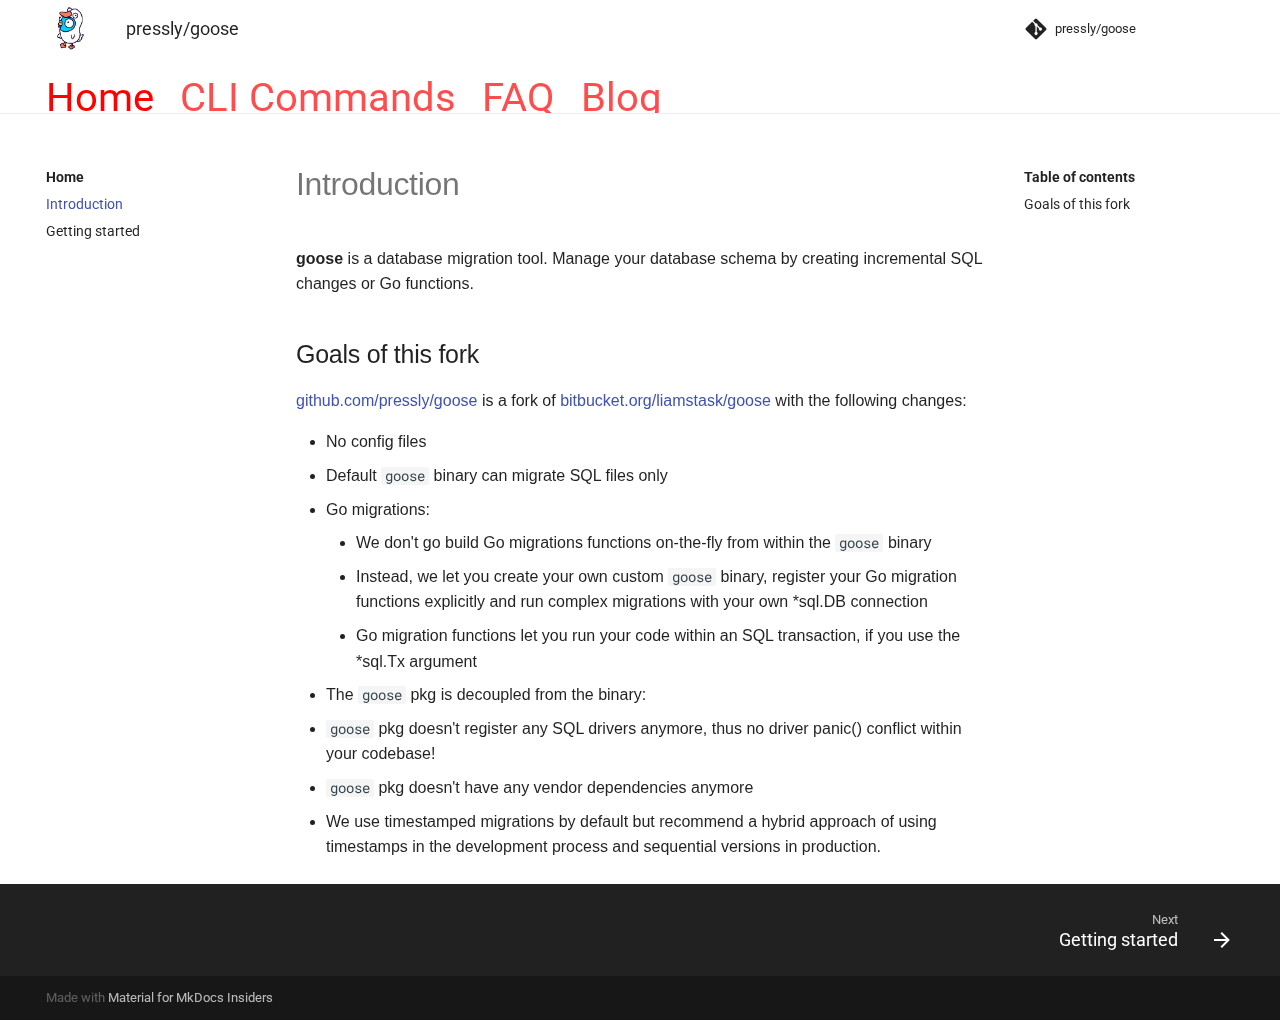
==== commit 7bb5a4b8: "build" ====
--- a/site/index.html
+++ b/site/index.html
@@ -17,7 +17,7 @@
         
       
       <link rel="icon" href="assets/favicon.ico">
-      <meta name="generator" content="mkdocs-1.2.2, mkdocs-material-7.2.4+insiders-2.13.0">
+      <meta name="generator" content="mkdocs-1.2.2, mkdocs-material-7.3.3+insiders-3.1.2">
     
     
       
@@ -25,7 +25,7 @@
       
     
     
-      <link rel="stylesheet" href="assets/stylesheets/main.06b57b5d.min.css">
+      <link rel="stylesheet" href="assets/stylesheets/main.d5d04331.min.css">
       
         
         <link rel="stylesheet" href="assets/stylesheets/palette.1d832a92.min.css">
@@ -48,6 +48,8 @@
       
     
     
+    
+      <link rel="stylesheet" href="stylesheets/extra.css">
     
     <script>function __md_scope(e,t,_){return new URL(_||(t===localStorage?".":"."),location).pathname+"."+e}function __md_get(e,t=localStorage,_){return JSON.parse(t.getItem(__md_scope(e,t,_)))}function __md_set(e,t,_=localStorage,o){try{_.setItem(__md_scope(e,_,o),JSON.stringify(t))}catch(e){}}</script>
     
@@ -117,7 +119,7 @@
   <nav class="md-header__inner md-grid" aria-label="Header">
     <a href="." title="pressly/goose" class="md-header__button md-logo" aria-label="pressly/goose" data-md-component="logo">
       
-  <img src="assets/pressly.png" alt="logo">
+  <img src="assets/goose_logo.png" alt="logo">
 
     </a>
     <label class="md-header__button md-icon" for="__drawer">
@@ -255,7 +257,7 @@
   <label class="md-nav__title" for="__drawer">
     <a href="." title="pressly/goose" class="md-nav__button md-logo" aria-label="pressly/goose" data-md-component="logo">
       
-  <img src="assets/pressly.png" alt="logo">
+  <img src="assets/goose_logo.png" alt="logo">
 
     </a>
     pressly/goose
@@ -649,10 +651,10 @@
       <div class="md-dialog__inner md-typeset"></div>
     </div>
     
-    <script id="__config" type="application/json">{"base": ".", "features": ["navigation.instant", "navigation.tracking", "navigation.sections", "navigation.tabs", "navigation.top", "content.code.annotate"], "translations": {"clipboard.copy": "Copy to clipboard", "clipboard.copied": "Copied to clipboard", "search.config.lang": "en", "search.config.pipeline": "trimmer, stopWordFilter", "search.config.separator": "[\\s\\-]+", "search.placeholder": "Search", "search.result.placeholder": "Type to start searching", "search.result.none": "No matching documents", "search.result.one": "1 matching document", "search.result.other": "# matching documents", "search.result.more.one": "1 more on this page", "search.result.more.other": "# more on this page", "search.result.term.missing": "Missing", "select.version.title": "Select version"}, "search": "assets/javascripts/workers/search.61ac8e46.min.js", "version": null}</script>
-    
-    
-      <script src="assets/javascripts/bundle.d120d6e9.min.js"></script>
+    <script id="__config" type="application/json">{"base": ".", "features": ["navigation.instant", "navigation.tracking", "navigation.sections", "navigation.tabs", "navigation.top", "content.code.annotate"], "translations": {"clipboard.copy": "Copy to clipboard", "clipboard.copied": "Copied to clipboard", "search.config.lang": "en", "search.config.pipeline": "stopWordFilter", "search.config.separator": "[\\s\\-]+", "search.placeholder": "Search", "search.result.placeholder": "Type to start searching", "search.result.none": "No matching documents", "search.result.one": "1 matching document", "search.result.other": "# matching documents", "search.result.more.one": "1 more on this page", "search.result.more.other": "# more on this page", "search.result.term.missing": "Missing", "select.version.title": "Select version"}, "search": "assets/javascripts/workers/search.b07a6a97.min.js", "version": null}</script>
+    
+    
+      <script src="assets/javascripts/bundle.4b1ed6f7.min.js"></script>
       
     
   </body>
--- a/site/assets/stylesheets/main.d5d04331.min.css
+++ b/site/assets/stylesheets/main.d5d04331.min.css
@@ -0,0 +1 @@
+@charset "UTF-8";html{-webkit-text-size-adjust:none;-moz-text-size-adjust:none;-ms-text-size-adjust:none;text-size-adjust:none;box-sizing:border-box}*,:after,:before{box-sizing:inherit}body{margin:0}a,button,input,label{-webkit-tap-highlight-color:transparent}a{color:inherit;text-decoration:none}hr{border:0;box-sizing:content-box;display:block;height:.05rem;overflow:visible;padding:0}small{font-size:80%}sub,sup{line-height:1em}img{border-style:none}table{border-collapse:separate;border-spacing:0}td,th{font-weight:400;vertical-align:top}button{background:transparent;border:0;font-family:inherit;font-size:inherit;margin:0;padding:0}input{border:0;outline:none}:root{--md-default-fg-color:rgba(0,0,0,0.87);--md-default-fg-color--light:rgba(0,0,0,0.54);--md-default-fg-color--lighter:rgba(0,0,0,0.32);--md-default-fg-color--lightest:rgba(0,0,0,0.07);--md-default-bg-color:#fff;--md-default-bg-color--light:hsla(0,0%,100%,0.7);--md-default-bg-color--lighter:hsla(0,0%,100%,0.3);--md-default-bg-color--lightest:hsla(0,0%,100%,0.12);--md-primary-fg-color:#4051b5;--md-primary-fg-color--light:#5d6cc0;--md-primary-fg-color--dark:#303fa1;--md-primary-bg-color:#fff;--md-primary-bg-color--light:hsla(0,0%,100%,0.7);--md-accent-fg-color:#526cfe;--md-accent-fg-color--transparent:rgba(82,108,254,0.1);--md-accent-bg-color:#fff;--md-accent-bg-color--light:hsla(0,0%,100%,0.7)}:root>*{--md-code-fg-color:#36464e;--md-code-bg-color:#f5f5f5;--md-code-hl-color:rgba(255,255,0,0.5);--md-code-hl-number-color:#d52a2a;--md-code-hl-special-color:#db1457;--md-code-hl-function-color:#a846b9;--md-code-hl-constant-color:#6e59d9;--md-code-hl-keyword-color:#3f6ec6;--md-code-hl-string-color:#1c7d4d;--md-code-hl-name-color:var(--md-code-fg-color);--md-code-hl-operator-color:var(--md-default-fg-color--light);--md-code-hl-punctuation-color:var(--md-default-fg-color--light);--md-code-hl-comment-color:var(--md-default-fg-color--light);--md-code-hl-generic-color:var(--md-default-fg-color--light);--md-code-hl-variable-color:var(--md-default-fg-color--light);--md-typeset-color:var(--md-default-fg-color);--md-typeset-a-color:var(--md-primary-fg-color);--md-typeset-mark-color:rgba(255,255,0,0.5);--md-typeset-del-color:hsla(6,90%,60%,0.15);--md-typeset-ins-color:rgba(11,213,112,0.15);--md-typeset-kbd-color:#fafafa;--md-typeset-kbd-accent-color:#fff;--md-typeset-kbd-border-color:#b8b8b8;--md-typeset-table-color:rgba(0,0,0,0.12);--md-admonition-fg-color:var(--md-default-fg-color);--md-admonition-bg-color:var(--md-default-bg-color);--md-footer-fg-color:#fff;--md-footer-fg-color--light:hsla(0,0%,100%,0.7);--md-footer-fg-color--lighter:hsla(0,0%,100%,0.3);--md-footer-bg-color:rgba(0,0,0,0.87);--md-footer-bg-color--dark:rgba(0,0,0,0.32)}.md-icon svg{fill:currentColor;display:block;height:1.2rem;width:1.2rem}body{-webkit-font-smoothing:antialiased;-moz-osx-font-smoothing:grayscale}aside,body,input{font-feature-settings:"kern","liga";color:var(--md-typeset-color);font-family:var(--md-text-font-family,_),-apple-system,BlinkMacSystemFont,Helvetica,Arial,sans-serif}code,kbd,pre{font-feature-settings:"kern";font-family:var(--md-code-font-family,_),SFMono-Regular,Consolas,Menlo,monospace}:root{--md-typeset-table-sort-icon:url('data:image/svg+xml;charset=utf-8,<svg xmlns="http://www.w3.org/2000/svg" viewBox="0 0 24 24"><path d="m18 21-4-4h3V7h-3l4-4 4 4h-3v10h3M2 19v-2h10v2M2 13v-2h7v2M2 7V5h4v2H2z"/></svg>');--md-typeset-table-sort-icon--asc:url('data:image/svg+xml;charset=utf-8,<svg xmlns="http://www.w3.org/2000/svg" viewBox="0 0 24 24"><path d="M19 17h3l-4 4-4-4h3V3h2M2 17h10v2H2M6 5v2H2V5m0 6h7v2H2v-2z"/></svg>');--md-typeset-table-sort-icon--desc:url('data:image/svg+xml;charset=utf-8,<svg xmlns="http://www.w3.org/2000/svg" viewBox="0 0 24 24"><path d="M19 7h3l-4-4-4 4h3v14h2M2 17h10v2H2M6 5v2H2V5m0 6h7v2H2v-2z"/></svg>')}.md-typeset{-webkit-print-color-adjust:exact;color-adjust:exact;font-size:.8rem;line-height:1.6}@media print{.md-typeset{font-size:.68rem}}.md-typeset blockquote,.md-typeset dl,.md-typeset figure,.md-typeset ol,.md-typeset pre,.md-typeset ul{margin:1em 0}.md-typeset h1{color:var(--md-default-fg-color--light);font-size:2em;line-height:1.3;margin:0 0 1.25em}.md-typeset h1,.md-typeset h2{font-weight:300;letter-spacing:-.01em}.md-typeset h2{font-size:1.5625em;line-height:1.4;margin:1.6em 0 .64em}.md-typeset h3{font-size:1.25em;font-weight:400;letter-spacing:-.01em;line-height:1.5;margin:1.6em 0 .8em}.md-typeset h2+h3{margin-top:.8em}.md-typeset h4{font-weight:700;letter-spacing:-.01em;margin:1em 0}.md-typeset h5,.md-typeset h6{color:var(--md-default-fg-color--light);font-size:.8em;font-weight:700;letter-spacing:-.01em;margin:1.25em 0}.md-typeset h5{text-transform:uppercase}.md-typeset hr{border-bottom:.05rem solid var(--md-default-fg-color--lightest);display:flow-root;margin:1.5em 0}.md-typeset a{color:var(--md-typeset-a-color);word-break:break-word}.md-typeset a,.md-typeset a:before{transition:color 125ms}.md-typeset a:focus,.md-typeset a:hover{color:var(--md-accent-fg-color)}.md-typeset a.focus-visible{outline-color:var(--md-accent-fg-color);outline-offset:.2rem}.md-typeset code,.md-typeset kbd,.md-typeset pre{color:var(--md-code-fg-color);direction:ltr}@media print{.md-typeset code,.md-typeset kbd,.md-typeset pre{white-space:pre-wrap}}.md-typeset code{background-color:var(--md-code-bg-color);border-radius:.1rem;-webkit-box-decoration-break:clone;box-decoration-break:clone;font-size:.85em;padding:0 .2941176471em;word-break:break-word}.md-typeset code:not(.focus-visible){-webkit-tap-highlight-color:transparent;outline:none}.md-typeset h1 code,.md-typeset h2 code,.md-typeset h3 code,.md-typeset h4 code,.md-typeset h5 code,.md-typeset h6 code{background-color:transparent;box-shadow:none;margin:initial;padding:initial}.md-typeset a code{color:currentColor}.md-typeset pre{display:flow-root;line-height:1.4;position:relative}.md-typeset pre>code{-webkit-box-decoration-break:slice;box-decoration-break:slice;box-shadow:none;display:block;margin:0;overflow:auto;padding:.7720588235em 1.1764705882em;scrollbar-color:var(--md-default-fg-color--lighter) transparent;scrollbar-width:thin;touch-action:auto;word-break:normal}.md-typeset pre>code:hover{scrollbar-color:var(--md-accent-fg-color) transparent}.md-typeset pre>code::-webkit-scrollbar{height:.2rem;width:.2rem}.md-typeset pre>code::-webkit-scrollbar-thumb{background-color:var(--md-default-fg-color--lighter)}.md-typeset pre>code::-webkit-scrollbar-thumb:hover{background-color:var(--md-accent-fg-color)}@media screen and (max-width:44.9375em){.md-content>.md-typeset>pre{margin:1em -.8rem}.md-content>.md-typeset>pre code{border-radius:0}}.md-typeset kbd{background-color:var(--md-typeset-kbd-color);border-radius:.1rem;box-shadow:0 .1rem 0 .05rem var(--md-typeset-kbd-border-color),0 .1rem 0 var(--md-typeset-kbd-border-color),0 -.1rem .2rem var(--md-typeset-kbd-accent-color) inset;color:var(--md-default-fg-color);display:inline-block;font-size:.75em;padding:0 .6666666667em;vertical-align:text-top;word-break:break-word}.md-typeset mark{background-color:var(--md-typeset-mark-color);-webkit-box-decoration-break:clone;box-decoration-break:clone;color:inherit;word-break:break-word}.md-typeset abbr{border-bottom:.05rem dotted var(--md-default-fg-color--light);cursor:help;text-decoration:none}@media (hover:none){.md-typeset abbr{position:relative}.md-typeset abbr[title]:focus:after,.md-typeset abbr[title]:hover:after{background-color:var(--md-default-fg-color);border-radius:.1rem;box-shadow:0 2px 2px 0 rgba(0,0,0,.14),0 1px 5px 0 rgba(0,0,0,.12),0 3px 1px -2px rgba(0,0,0,.2);color:var(--md-default-bg-color);content:attr(title);display:inline-block;font-size:.7rem;left:0;margin-top:2em;max-width:80%;min-width:-webkit-max-content;min-width:-moz-max-content;min-width:max-content;padding:.2rem .3rem;position:absolute;width:auto}}.md-typeset small{opacity:.75}.md-typeset sub,.md-typeset sup{margin-left:.078125em}[dir=rtl] .md-typeset sub,[dir=rtl] .md-typeset sup{margin-left:0;margin-right:.078125em}.md-typeset blockquote{border-left:.2rem solid var(--md-default-fg-color--lighter);color:var(--md-default-fg-color--light);padding-left:.6rem}[dir=rtl] .md-typeset blockquote{border-left:initial;border-right:.2rem solid var(--md-default-fg-color--lighter);padding-left:0;padding-right:.6rem}.md-typeset ul{list-style-type:disc}.md-typeset ol,.md-typeset ul{display:flow-root;margin-left:.625em;padding:0}[dir=rtl] .md-typeset ol,[dir=rtl] .md-typeset ul{margin-left:0;margin-right:.625em}.md-typeset ol ol,.md-typeset ul ol{list-style-type:lower-alpha}.md-typeset ol ol ol,.md-typeset ul ol ol{list-style-type:lower-roman}.md-typeset ol li,.md-typeset ul li{margin-bottom:.5em;margin-left:1.25em}[dir=rtl] .md-typeset ol li,[dir=rtl] .md-typeset ul li{margin-left:0;margin-right:1.25em}.md-typeset ol li blockquote,.md-typeset ol li p,.md-typeset ul li blockquote,.md-typeset ul li p{margin:.5em 0}.md-typeset ol li:last-child,.md-typeset ul li:last-child{margin-bottom:0}.md-typeset ol li ol,.md-typeset ol li ul,.md-typeset ul li ol,.md-typeset ul li ul{margin:.5em 0 .5em .625em}[dir=rtl] .md-typeset ol li ol,[dir=rtl] .md-typeset ol li ul,[dir=rtl] .md-typeset ul li ol,[dir=rtl] .md-typeset ul li ul{margin-left:0;margin-right:.625em}.md-typeset dd{margin:1em 0 1.5em 1.875em}[dir=rtl] .md-typeset dd{margin-left:0;margin-right:1.875em}.md-typeset img,.md-typeset svg{height:auto;max-width:100%}.md-typeset img[align=left],.md-typeset svg[align=left]{margin:1em 1em 1em 0}.md-typeset img[align=right],.md-typeset svg[align=right]{margin:1em 0 1em 1em}.md-typeset img[align]:only-child,.md-typeset svg[align]:only-child{margin-top:0}.md-typeset figure{display:flow-root;margin:0 auto;max-width:100%;text-align:center;width:-webkit-fit-content;width:-moz-fit-content;width:fit-content}.md-typeset figure img{display:block}.md-typeset figcaption{font-style:italic;margin:1em auto 2em;max-width:24rem}.md-typeset iframe{max-width:100%}.md-typeset table:not([class]){background-color:var(--md-default-bg-color);border:.05rem solid var(--md-typeset-table-color);border-radius:.1rem;display:inline-block;font-size:.64rem;max-width:100%;overflow:auto;touch-action:auto}@media print{.md-typeset table:not([class]){display:table}}.md-typeset table:not([class])+*{margin-top:1.5em}.md-typeset table:not([class]) td>:first-child,.md-typeset table:not([class]) th>:first-child{margin-top:0}.md-typeset table:not([class]) td>:last-child,.md-typeset table:not([class]) th>:last-child{margin-bottom:0}.md-typeset table:not([class]) td:not([align]),.md-typeset table:not([class]) th:not([align]){text-align:left}[dir=rtl] .md-typeset table:not([class]) td:not([align]),[dir=rtl] .md-typeset table:not([class]) th:not([align]){text-align:right}.md-typeset table:not([class]) th{font-weight:700;min-width:5rem;padding:.9375em 1.25em;vertical-align:top}.md-typeset table:not([class]) th a{color:inherit}.md-typeset table:not([class]) td{border-top:.05rem solid var(--md-typeset-table-color);padding:.9375em 1.25em;vertical-align:top}.md-typeset table:not([class]) tbody tr{transition:background-color 125ms}.md-typeset table:not([class]) tbody tr:hover{background-color:rgba(0,0,0,.035);box-shadow:0 .05rem 0 var(--md-default-bg-color) inset}.md-typeset table:not([class]) a{word-break:normal}.md-typeset table th[role=columnheader]{cursor:pointer}.md-typeset table th[role=columnheader]:after{content:"";display:inline-block;height:1.2em;margin-left:.5em;-webkit-mask-image:var(--md-typeset-table-sort-icon);mask-image:var(--md-typeset-table-sort-icon);-webkit-mask-repeat:no-repeat;mask-repeat:no-repeat;-webkit-mask-size:contain;mask-size:contain;transition:background-color 125ms;vertical-align:text-bottom;width:1.2em}.md-typeset table th[role=columnheader]:hover:after{background-color:var(--md-default-fg-color--lighter)}.md-typeset table th[role=columnheader][aria-sort=ascending]:after{background-color:var(--md-default-fg-color--light);-webkit-mask-image:var(--md-typeset-table-sort-icon--asc);mask-image:var(--md-typeset-table-sort-icon--asc)}.md-typeset table th[role=columnheader][aria-sort=descending]:after{background-color:var(--md-default-fg-color--light);-webkit-mask-image:var(--md-typeset-table-sort-icon--desc);mask-image:var(--md-typeset-table-sort-icon--desc)}.md-typeset__scrollwrap{margin:1em -.8rem;overflow-x:auto;touch-action:auto}.md-typeset__table{display:inline-block;margin-bottom:.5em;padding:0 .8rem}@media print{.md-typeset__table{display:block}}html .md-typeset__table table{display:table;margin:0;overflow:hidden;width:100%}html{font-size:125%;height:100%;overflow-x:hidden}@media screen and (min-width:100em){html{font-size:137.5%}}@media screen and (min-width:125em){html{font-size:150%}}body{background-color:var(--md-default-bg-color);display:flex;flex-direction:column;font-size:.5rem;min-height:100%;position:relative;width:100%}@media print{body{display:block}}@media screen and (max-width:59.9375em){body[data-md-state=lock]{position:fixed}}.md-grid{margin-left:auto;margin-right:auto;max-width:61rem}.md-container{display:flex;flex-direction:column;flex-grow:1}@media print{.md-container{display:block}}.md-main{flex-grow:1}.md-main__inner{display:flex;height:100%;margin-top:1.5rem}.md-ellipsis{overflow:hidden;text-overflow:ellipsis;white-space:nowrap}.md-toggle{display:none}.md-option{height:0;opacity:0;position:absolute;width:0}.md-option:checked+label:not([hidden]){display:block}.md-option.focus-visible+label{outline-color:var(--md-accent-fg-color);outline-style:auto}.md-skip{background-color:var(--md-default-fg-color);border-radius:.1rem;color:var(--md-default-bg-color);font-size:.64rem;margin:.5rem;opacity:0;outline-color:var(--md-accent-fg-color);padding:.3rem .5rem;position:fixed;transform:translateY(.4rem);z-index:-1}.md-skip:focus{opacity:1;transform:translateY(0);transition:transform .25s cubic-bezier(.4,0,.2,1),opacity 175ms 75ms;z-index:10}@page{margin:25mm}.md-banner{background-color:var(--md-footer-bg-color);color:var(--md-footer-fg-color);overflow:auto}@media print{.md-banner{display:none}}.md-banner--warning{background:var(--md-typeset-mark-color);color:var(--md-default-fg-color)}.md-banner__inner{font-size:.7rem;margin:.6rem auto;padding:0 .8rem}:root{--md-clipboard-icon:url('data:image/svg+xml;charset=utf-8,<svg xmlns="http://www.w3.org/2000/svg" viewBox="0 0 24 24"><path d="M19 21H8V7h11m0-2H8a2 2 0 0 0-2 2v14a2 2 0 0 0 2 2h11a2 2 0 0 0 2-2V7a2 2 0 0 0-2-2m-3-4H4a2 2 0 0 0-2 2v14h2V3h12V1z"/></svg>')}.md-clipboard{border-radius:.1rem;color:var(--md-default-fg-color--lightest);cursor:pointer;height:1.5em;outline-color:var(--md-accent-fg-color);outline-offset:.1rem;position:absolute;right:.5em;top:.5em;transition:color .25s;width:1.5em;z-index:1}@media print{.md-clipboard{display:none}}.md-clipboard:not(.focus-visible){-webkit-tap-highlight-color:transparent;outline:none}:hover>.md-clipboard{color:var(--md-default-fg-color--light)}.md-clipboard:focus,.md-clipboard:hover{color:var(--md-accent-fg-color)}.md-clipboard:after{background-color:currentColor;content:"";display:block;height:1.125em;margin:0 auto;-webkit-mask-image:var(--md-clipboard-icon);mask-image:var(--md-clipboard-icon);-webkit-mask-repeat:no-repeat;mask-repeat:no-repeat;-webkit-mask-size:contain;mask-size:contain;width:1.125em}.md-clipboard--inline{cursor:pointer}.md-clipboard--inline code{transition:color .25s,background-color .25s}.md-clipboard--inline:focus code,.md-clipboard--inline:hover code{background-color:var(--md-accent-fg-color--transparent);color:var(--md-accent-fg-color)}@-webkit-keyframes consent{0%{opacity:0;transform:translateY(100%)}to{opacity:1;transform:translateY(0)}}@keyframes consent{0%{opacity:0;transform:translateY(100%)}to{opacity:1;transform:translateY(0)}}@-webkit-keyframes overlay{0%{opacity:0}to{opacity:1}}@keyframes overlay{0%{opacity:0}to{opacity:1}}.md-consent__overlay{-webkit-animation:overlay .25s both;animation:overlay .25s both;-webkit-backdrop-filter:blur(.1rem);backdrop-filter:blur(.1rem);background-color:rgba(0,0,0,.54);height:100%;opacity:1;position:fixed;top:0;width:100%;z-index:5}.md-consent__inner{-webkit-animation:consent .5s cubic-bezier(.1,.7,.1,1) both;animation:consent .5s cubic-bezier(.1,.7,.1,1) both;background-color:var(--md-default-bg-color);border:0;border-radius:.1rem;bottom:0;box-shadow:0 0 .2rem rgba(0,0,0,.1),0 .2rem .4rem rgba(0,0,0,.2);max-height:100%;overflow:auto;padding:0;position:fixed;width:100%;z-index:5}.md-consent__form{padding:.8rem}.md-consent__settings{display:none;margin:1em 0}input:checked+.md-consent__settings{display:block}.md-consent__controls{margin-bottom:.8rem}.md-typeset .md-consent__controls .md-button{display:inline}@media screen and (max-width:44.9375em){.md-typeset .md-consent__controls .md-button{display:block;margin-top:.4rem;text-align:center;width:100%}}.md-consent label{cursor:pointer}.md-content{flex-grow:1;min-width:0}.md-content__inner{margin:0 .8rem 1.2rem;padding-top:.6rem}@media screen and (min-width:76.25em){.md-sidebar--primary:not([hidden])~.md-content>.md-content__inner{margin-left:1.2rem}[dir=rtl] .md-sidebar--primary:not([hidden])~.md-content>.md-content__inner{margin-right:1.2rem}.md-sidebar--secondary:not([hidden])~.md-content>.md-content__inner{margin-right:1.2rem}[dir=rtl] .md-sidebar--secondary:not([hidden])~.md-content>.md-content__inner{margin-left:1.2rem}}.md-content__inner:before{content:"";display:block;height:.4rem}.md-content__inner>:last-child{margin-bottom:0}.md-content__button{float:right;margin:.4rem 0 .4rem .4rem;padding:0}@media print{.md-content__button{display:none}}[dir=rtl] .md-content__button{float:left;margin-left:0;margin-right:.4rem}[dir=rtl] .md-content__button svg{transform:scaleX(-1)}.md-typeset .md-content__button{color:var(--md-default-fg-color--lighter)}.md-content__button svg{display:inline;vertical-align:top}.md-dialog{background-color:var(--md-default-fg-color);border-radius:.1rem;bottom:.8rem;box-shadow:0 2px 2px 0 rgba(0,0,0,.14),0 1px 5px 0 rgba(0,0,0,.12),0 3px 1px -2px rgba(0,0,0,.2);left:auto;min-width:11.1rem;opacity:0;padding:.4rem .6rem;pointer-events:none;position:fixed;right:.8rem;transform:translateY(100%);transition:transform 0ms .4s,opacity .4s;z-index:4}@media print{.md-dialog{display:none}}[dir=rtl] .md-dialog{left:.8rem;right:auto}.md-dialog[data-md-state=open]{opacity:1;pointer-events:auto;transform:translateY(0);transition:transform .4s cubic-bezier(.075,.85,.175,1),opacity .4s}.md-dialog__inner{color:var(--md-default-bg-color);font-size:.7rem}.md-typeset .md-button{border:.1rem solid;border-radius:.1rem;color:var(--md-primary-fg-color);cursor:pointer;display:inline-block;font-weight:700;padding:.625em 2em;transition:color 125ms,background-color 125ms,border-color 125ms}.md-typeset .md-button--primary{background-color:var(--md-primary-fg-color);border-color:var(--md-primary-fg-color);color:var(--md-primary-bg-color)}.md-typeset .md-button:focus,.md-typeset .md-button:hover{background-color:var(--md-accent-fg-color);border-color:var(--md-accent-fg-color);color:var(--md-accent-bg-color)}.md-typeset .md-input{border-radius:.1rem;box-shadow:0 .2rem .5rem rgba(0,0,0,.1),0 .025rem .05rem rgba(0,0,0,.1);font-size:.8rem;height:1.8rem;padding:0 .6rem;transition:box-shadow .25s}.md-typeset .md-input:focus,.md-typeset .md-input:hover{box-shadow:0 .4rem 1rem rgba(0,0,0,.15),0 .025rem .05rem rgba(0,0,0,.15)}.md-typeset .md-input--stretch{width:100%}.md-header{background-color:var(--md-primary-fg-color);box-shadow:0 0 .2rem transparent,0 .2rem .4rem transparent;color:var(--md-primary-bg-color);left:0;position:-webkit-sticky;position:sticky;right:0;top:0;z-index:4}@media print{.md-header{display:none}}.md-header[data-md-state=shadow]{box-shadow:0 0 .2rem rgba(0,0,0,.1),0 .2rem .4rem rgba(0,0,0,.2);transition:transform .25s cubic-bezier(.1,.7,.1,1),box-shadow .25s}.md-header[data-md-state=hidden]{transform:translateY(-100%);transition:transform .25s cubic-bezier(.8,0,.6,1),box-shadow .25s}.md-header__inner{align-items:center;display:flex;padding:0 .2rem}.md-header__button{color:currentColor;cursor:pointer;margin:.2rem;outline-color:var(--md-accent-fg-color);padding:.4rem;position:relative;transition:opacity .25s;vertical-align:middle;z-index:1}.md-header__button:hover{opacity:.7}.md-header__button:not([hidden]){display:inline-block}.md-header__button:not(.focus-visible){-webkit-tap-highlight-color:transparent;outline:none}.md-header__button.md-logo{margin:.2rem;padding:.4rem}@media screen and (max-width:76.1875em){.md-header__button.md-logo{display:none}}.md-header__button.md-logo img,.md-header__button.md-logo svg{fill:currentColor;display:block;height:1.2rem;width:1.2rem}@media screen and (min-width:60em){.md-header__button[for=__search]{display:none}}.no-js .md-header__button[for=__search]{display:none}[dir=rtl] .md-header__button[for=__search] svg{transform:scaleX(-1)}@media screen and (min-width:76.25em){.md-header__button[for=__drawer]{display:none}}.md-header__topic{display:flex;max-width:100%;position:absolute;transition:transform .4s cubic-bezier(.1,.7,.1,1),opacity .15s}.md-header__topic+.md-header__topic{opacity:0;pointer-events:none;transform:translateX(1.25rem);transition:transform .4s cubic-bezier(1,.7,.1,.1),opacity .15s;z-index:-1}[dir=rtl] .md-header__topic+.md-header__topic{transform:translateX(-1.25rem)}.md-header__title{flex-grow:1;font-size:.9rem;height:2.4rem;line-height:2.4rem;margin-left:1rem;margin-right:.4rem}.md-header__title[data-md-state=active] .md-header__topic{opacity:0;pointer-events:none;transform:translateX(-1.25rem);transition:transform .4s cubic-bezier(1,.7,.1,.1),opacity .15s;z-index:-1}[dir=rtl] .md-header__title[data-md-state=active] .md-header__topic{transform:translateX(1.25rem)}.md-header__title[data-md-state=active] .md-header__topic+.md-header__topic{opacity:1;pointer-events:auto;transform:translateX(0);transition:transform .4s cubic-bezier(.1,.7,.1,1),opacity .15s;z-index:0}.md-header__title>.md-header__ellipsis{height:100%;position:relative;width:100%}.md-header__option{display:flex;flex-shrink:0;max-width:100%;transition:max-width 0ms .25s,opacity .25s .25s;white-space:nowrap}[data-md-toggle=search]:checked~.md-header .md-header__option{max-width:0;opacity:0;transition:max-width 0ms,opacity 0ms}.md-header__source{display:none}@media screen and (min-width:60em){.md-header__source{display:block;margin-left:1rem;max-width:11.7rem;width:11.7rem}[dir=rtl] .md-header__source{margin-left:0;margin-right:1rem}}@media screen and (min-width:76.25em){.md-header__source{margin-left:1.4rem}[dir=rtl] .md-header__source{margin-right:1.4rem}}.md-footer{background-color:var(--md-footer-bg-color);color:var(--md-footer-fg-color)}@media print{.md-footer{display:none}}.md-footer__inner{overflow:auto;padding:.2rem}.md-footer__link{display:flex;outline-color:var(--md-accent-fg-color);padding-bottom:.4rem;padding-top:1.4rem;transition:opacity .25s}@media screen and (min-width:45em){.md-footer__link{width:50%}}.md-footer__link:focus,.md-footer__link:hover{opacity:.7}.md-footer__link--prev{float:left}@media screen and (max-width:44.9375em){.md-footer__link--prev{width:25%}.md-footer__link--prev .md-footer__title{display:none}}[dir=rtl] .md-footer__link--prev{float:right}[dir=rtl] .md-footer__link--prev svg{transform:scaleX(-1)}.md-footer__link--next{float:right;text-align:right}@media screen and (max-width:44.9375em){.md-footer__link--next{width:75%}}[dir=rtl] .md-footer__link--next{float:left;text-align:left}[dir=rtl] .md-footer__link--next svg{transform:scaleX(-1)}.md-footer__title{flex-grow:1;font-size:.9rem;line-height:2.4rem;max-width:calc(100% - 2.4rem);padding:0 1rem;position:relative}.md-footer__button{margin:.2rem;padding:.4rem}.md-footer__direction{font-size:.64rem;left:0;margin-top:-1rem;opacity:.7;padding:0 1rem;position:absolute;right:0}.md-footer-meta{background-color:var(--md-footer-bg-color--dark)}.md-footer-meta__inner{display:flex;flex-wrap:wrap;justify-content:space-between;padding:.2rem}html .md-footer-meta.md-typeset a{color:var(--md-footer-fg-color--light)}html .md-footer-meta.md-typeset a:focus,html .md-footer-meta.md-typeset a:hover{color:var(--md-footer-fg-color)}.md-footer-copyright{color:var(--md-footer-fg-color--lighter);font-size:.64rem;margin:auto .6rem;padding:.4rem 0;width:100%}@media screen and (min-width:45em){.md-footer-copyright{width:auto}}.md-footer-copyright__highlight{color:var(--md-footer-fg-color--light)}.md-footer-social{margin:0 .4rem;padding:.2rem 0 .6rem}@media screen and (min-width:45em){.md-footer-social{padding:.6rem 0}}.md-footer-social__link{display:inline-block;height:1.6rem;text-align:center;width:1.6rem}.md-footer-social__link:before{line-height:1.9}.md-footer-social__link svg{fill:currentColor;max-height:.8rem;vertical-align:-25%}:root{--md-nav-icon--prev:url('data:image/svg+xml;charset=utf-8,<svg xmlns="http://www.w3.org/2000/svg" viewBox="0 0 24 24"><path d="M20 11v2H8l5.5 5.5-1.42 1.42L4.16 12l7.92-7.92L13.5 5.5 8 11h12z"/></svg>');--md-nav-icon--next:url('data:image/svg+xml;charset=utf-8,<svg xmlns="http://www.w3.org/2000/svg" viewBox="0 0 24 24"><path d="M8.59 16.58 13.17 12 8.59 7.41 10 6l6 6-6 6-1.41-1.42z"/></svg>');--md-toc-icon:url('data:image/svg+xml;charset=utf-8,<svg xmlns="http://www.w3.org/2000/svg" viewBox="0 0 24 24"><path d="M3 9h14V7H3v2m0 4h14v-2H3v2m0 4h14v-2H3v2m16 0h2v-2h-2v2m0-10v2h2V7h-2m0 6h2v-2h-2v2z"/></svg>')}.md-nav{font-size:.7rem;line-height:1.3}.md-nav__title{display:block;font-weight:700;overflow:hidden;padding:0 .6rem;text-overflow:ellipsis}.md-nav__title .md-nav__button{display:none}.md-nav__title .md-nav__button img{height:100%;width:auto}.md-nav__title .md-nav__button.md-logo img,.md-nav__title .md-nav__button.md-logo svg{fill:currentColor;display:block;height:2.4rem;width:2.4rem}.md-nav__list{margin:0;padding:0}.md-nav__item{display:block;padding:0 .6rem}.md-nav__item .md-nav__item{padding-right:0}[dir=rtl] .md-nav__item .md-nav__item{padding-left:0;padding-right:.6rem}.md-nav__link{align-items:center;cursor:pointer;display:flex;justify-content:space-between;margin-top:.625em;overflow:hidden;scroll-snap-align:start;text-overflow:ellipsis;transition:color 125ms}.md-nav__link[data-md-state=blur]{color:var(--md-default-fg-color--light)}.md-nav__link--container{display:flex}.md-nav__link--container>:first-child{flex-grow:1}.md-nav__link--container>*{cursor:inherit}.md-nav__item .md-nav__link--active{color:var(--md-typeset-a-color)}.md-nav__item .md-nav__link--index [href]{width:100%}.md-nav__link:focus,.md-nav__link:hover{color:var(--md-accent-fg-color)}.md-nav__link.focus-visible{outline-color:var(--md-accent-fg-color);outline-offset:.2rem}.md-nav--primary .md-nav__link[for=__toc]{display:none}.md-nav--primary .md-nav__link[for=__toc] .md-icon:after{background-color:currentColor;display:block;height:100%;-webkit-mask-image:var(--md-toc-icon);mask-image:var(--md-toc-icon);width:100%}.md-nav--primary .md-nav__link[for=__toc]~.md-nav{display:none}.md-nav__link>*{cursor:pointer;display:flex}.md-nav__source{display:none}@media screen and (max-width:76.1875em){.md-nav--primary,.md-nav--primary .md-nav{background-color:var(--md-default-bg-color);display:flex;flex-direction:column;height:100%;left:0;position:absolute;right:0;top:0;z-index:1}.md-nav--primary .md-nav__item,.md-nav--primary .md-nav__title{font-size:.8rem;line-height:1.5}.md-nav--primary .md-nav__title{background-color:var(--md-default-fg-color--lightest);color:var(--md-default-fg-color--light);cursor:pointer;font-weight:400;height:5.6rem;line-height:2.4rem;padding:3rem .8rem .2rem;position:relative;white-space:nowrap}.md-nav--primary .md-nav__title .md-nav__icon{display:block;height:1.2rem;left:.4rem;margin:.2rem;position:absolute;top:.4rem;width:1.2rem}[dir=rtl] .md-nav--primary .md-nav__title .md-nav__icon{left:auto;right:.4rem}.md-nav--primary .md-nav__title .md-nav__icon:after{background-color:currentColor;content:"";display:block;height:100%;-webkit-mask-image:var(--md-nav-icon--prev);mask-image:var(--md-nav-icon--prev);-webkit-mask-repeat:no-repeat;mask-repeat:no-repeat;-webkit-mask-size:contain;mask-size:contain;width:100%}.md-nav--primary .md-nav__title~.md-nav__list{background-color:var(--md-default-bg-color);box-shadow:0 .05rem 0 var(--md-default-fg-color--lightest) inset;overflow-y:auto;-ms-scroll-snap-type:y mandatory;scroll-snap-type:y mandatory;touch-action:pan-y}.md-nav--primary .md-nav__title~.md-nav__list>:first-child{border-top:0}.md-nav--primary .md-nav__title[for=__drawer]{background-color:var(--md-primary-fg-color);color:var(--md-primary-bg-color)}.md-nav--primary .md-nav__title .md-logo{display:block;left:.2rem;margin:.2rem;padding:.4rem;position:absolute;top:.2rem}[dir=rtl] .md-nav--primary .md-nav__title .md-logo{left:auto;right:.2rem}.md-nav--primary .md-nav__list{flex:1}.md-nav--primary .md-nav__item{border-top:.05rem solid var(--md-default-fg-color--lightest);padding:0}.md-nav--primary .md-nav__item--active>.md-nav__link{color:var(--md-typeset-a-color)}.md-nav--primary .md-nav__item--active>.md-nav__link:focus,.md-nav--primary .md-nav__item--active>.md-nav__link:hover{color:var(--md-accent-fg-color)}.md-nav--primary .md-nav__link{margin-top:0;padding:.6rem .8rem}.md-nav--primary .md-nav__link .md-nav__icon{flex-shrink:0;font-size:1.2rem;height:1.2rem;margin-right:-.2rem;width:1.2rem}[dir=rtl] .md-nav--primary .md-nav__link .md-nav__icon{margin-left:-.2rem;margin-right:0}.md-nav--primary .md-nav__link .md-nav__icon:after{background-color:currentColor;content:"";display:block;height:100%;-webkit-mask-image:var(--md-nav-icon--next);mask-image:var(--md-nav-icon--next);-webkit-mask-repeat:no-repeat;mask-repeat:no-repeat;-webkit-mask-size:contain;mask-size:contain;width:100%}[dir=rtl] .md-nav--primary .md-nav__icon:after{transform:scale(-1)}.md-nav--primary .md-nav--secondary .md-nav{background-color:transparent;position:static}.md-nav--primary .md-nav--secondary .md-nav .md-nav__link{padding-left:1.4rem}[dir=rtl] .md-nav--primary .md-nav--secondary .md-nav .md-nav__link{padding-left:0;padding-right:1.4rem}.md-nav--primary .md-nav--secondary .md-nav .md-nav .md-nav__link{padding-left:2rem}[dir=rtl] .md-nav--primary .md-nav--secondary .md-nav .md-nav .md-nav__link{padding-left:0;padding-right:2rem}.md-nav--primary .md-nav--secondary .md-nav .md-nav .md-nav .md-nav__link{padding-left:2.6rem}[dir=rtl] .md-nav--primary .md-nav--secondary .md-nav .md-nav .md-nav .md-nav__link{padding-left:0;padding-right:2.6rem}.md-nav--primary .md-nav--secondary .md-nav .md-nav .md-nav .md-nav .md-nav__link{padding-left:3.2rem}[dir=rtl] .md-nav--primary .md-nav--secondary .md-nav .md-nav .md-nav .md-nav .md-nav__link{padding-left:0;padding-right:3.2rem}.md-nav--secondary{background-color:transparent}.md-nav__toggle~.md-nav{display:flex;opacity:0;transform:translateX(100%);transition:transform .25s cubic-bezier(.8,0,.6,1),opacity 125ms 50ms}[dir=rtl] .md-nav__toggle~.md-nav{transform:translateX(-100%)}.md-nav__toggle:checked~.md-nav{opacity:1;transform:translateX(0);transition:transform .25s cubic-bezier(.4,0,.2,1),opacity 125ms 125ms}.md-nav__toggle:checked~.md-nav>.md-nav__list{-webkit-backface-visibility:hidden;backface-visibility:hidden}}@media screen and (max-width:59.9375em){.md-nav--primary .md-nav__link[for=__toc]{display:flex}.md-nav--primary .md-nav__link[for=__toc] .md-icon:after{content:""}.md-nav--primary .md-nav__link[for=__toc]+.md-nav__link{display:none}.md-nav--primary .md-nav__link[for=__toc]~.md-nav{display:flex}.md-nav__source{background-color:var(--md-primary-fg-color--dark);color:var(--md-primary-bg-color);display:block;padding:0 .2rem}}@media screen and (min-width:60em) and (max-width:76.1875em){.md-nav--integrated .md-nav__link[for=__toc]{display:flex}.md-nav--integrated .md-nav__link[for=__toc] .md-icon:after{content:""}.md-nav--integrated .md-nav__link[for=__toc]+.md-nav__link{display:none}.md-nav--integrated .md-nav__link[for=__toc]~.md-nav{display:flex}}@media screen and (min-width:60em){.md-nav--secondary .md-nav__title{background:var(--md-default-bg-color);box-shadow:0 0 .4rem .4rem var(--md-default-bg-color);position:-webkit-sticky;position:sticky;top:0}.md-nav--secondary .md-nav__title[for=__toc]{scroll-snap-align:start}.md-nav--secondary .md-nav__title .md-nav__icon{display:none}}@media screen and (min-width:76.25em){.md-nav{transition:max-height .25s cubic-bezier(.86,0,.07,1)}.md-nav--primary .md-nav__title{background:var(--md-default-bg-color);box-shadow:0 0 .4rem .4rem var(--md-default-bg-color);position:-webkit-sticky;position:sticky;top:0}.md-nav--primary .md-nav__title[for=__drawer]{scroll-snap-align:start}.md-nav--primary .md-nav__title .md-nav__icon{display:none}.md-nav__toggle~.md-nav{display:none}.md-nav__toggle:checked~.md-nav,.md-nav__toggle:indeterminate~.md-nav{display:block}.md-nav__item--nested>.md-nav>.md-nav__title{display:none}.md-nav__item--section{display:block;margin:1.25em 0}.md-nav__item--section:last-child{margin-bottom:0}.md-nav__item--section>.md-nav__link{font-weight:700;pointer-events:none}.md-nav__item--section>.md-nav__link--index [href]{pointer-events:auto}.md-nav__item--section>.md-nav__link .md-nav__icon{display:none}.md-nav__item--section>.md-nav{display:block}.md-nav__item--section>.md-nav>.md-nav__list>.md-nav__item{padding:0}.md-nav__icon{float:right;height:.9rem;transition:transform .25s;width:.9rem}[dir=rtl] .md-nav__icon{float:left;transform:rotate(180deg)}.md-nav__icon:after{background-color:currentColor;content:"";display:inline-block;height:100%;-webkit-mask-image:var(--md-nav-icon--next);mask-image:var(--md-nav-icon--next);-webkit-mask-repeat:no-repeat;mask-repeat:no-repeat;-webkit-mask-size:contain;mask-size:contain;vertical-align:-.1rem;width:100%}.md-nav__item--nested .md-nav__toggle:checked~.md-nav__link .md-nav__icon,.md-nav__item--nested .md-nav__toggle:indeterminate~.md-nav__link .md-nav__icon{transform:rotate(90deg)}.md-nav--lifted>.md-nav__list>.md-nav__item--nested,.md-nav--lifted>.md-nav__title{display:none}.md-nav--lifted>.md-nav__list>.md-nav__item{display:none}.md-nav--lifted>.md-nav__list>.md-nav__item--active{display:block;padding:0}.md-nav--lifted>.md-nav__list>.md-nav__item--active>.md-nav__link{font-weight:700;margin-top:0;padding:0 .6rem;pointer-events:none}.md-nav--lifted>.md-nav__list>.md-nav__item--active>.md-nav__link--index [href]{pointer-events:auto}.md-nav--lifted>.md-nav__list>.md-nav__item--active>.md-nav__link .md-nav__icon{display:none}.md-nav--lifted .md-nav[data-md-level="1"]{display:block}.md-nav--lifted .md-nav[data-md-level="1"]>.md-nav__list>.md-nav__item{padding-right:.6rem}.md-nav--integrated .md-nav__link[for=__toc]~.md-nav{border-left:.05rem solid var(--md-primary-fg-color);display:block;margin-bottom:1.25em}.md-nav--integrated .md-nav__link[for=__toc]~.md-nav>.md-nav__title{display:none}}:root{--md-search-result-icon:url('data:image/svg+xml;charset=utf-8,<svg xmlns="http://www.w3.org/2000/svg" viewBox="0 0 24 24"><path d="M14 2H6a2 2 0 0 0-2 2v16a2 2 0 0 0 2 2h7c-.41-.25-.8-.56-1.14-.9-.33-.33-.61-.7-.86-1.1H6V4h7v5h5v1.18c.71.16 1.39.43 2 .82V8l-6-6m6.31 16.9c1.33-2.11.69-4.9-1.4-6.22-2.11-1.33-4.91-.68-6.22 1.4-1.34 2.11-.69 4.89 1.4 6.22 1.46.93 3.32.93 4.79.02L22 23.39 23.39 22l-3.08-3.1m-3.81.1a2.5 2.5 0 0 1-2.5-2.5 2.5 2.5 0 0 1 2.5-2.5 2.5 2.5 0 0 1 2.5 2.5 2.5 2.5 0 0 1-2.5 2.5z"/></svg>')}.md-search{position:relative}@media screen and (min-width:60em){.md-search{padding:.2rem 0}}.no-js .md-search{display:none}.md-search__overlay{opacity:0;z-index:1}@media screen and (max-width:59.9375em){.md-search__overlay{background-color:var(--md-default-bg-color);border-radius:1rem;height:2rem;left:-2.2rem;overflow:hidden;pointer-events:none;position:absolute;top:-1rem;transform-origin:center;transition:transform .3s .1s,opacity .2s .2s;width:2rem}[dir=rtl] .md-search__overlay{left:auto;right:-2.2rem}[data-md-toggle=search]:checked~.md-header .md-search__overlay{opacity:1;transition:transform .4s,opacity .1s}}@media screen and (min-width:60em){.md-search__overlay{background-color:rgba(0,0,0,.54);cursor:pointer;height:0;left:0;position:fixed;top:0;transition:width 0ms .25s,height 0ms .25s,opacity .25s;width:0}[dir=rtl] .md-search__overlay{left:auto;right:0}[data-md-toggle=search]:checked~.md-header .md-search__overlay{height:200vh;opacity:1;transition:width 0ms,height 0ms,opacity .25s;width:100%}}@media screen and (max-width:29.9375em){[data-md-toggle=search]:checked~.md-header .md-search__overlay{transform:scale(45)}}@media screen and (min-width:30em) and (max-width:44.9375em){[data-md-toggle=search]:checked~.md-header .md-search__overlay{transform:scale(60)}}@media screen and (min-width:45em) and (max-width:59.9375em){[data-md-toggle=search]:checked~.md-header .md-search__overlay{transform:scale(75)}}.md-search__inner{-webkit-backface-visibility:hidden;backface-visibility:hidden}@media screen and (max-width:59.9375em){.md-search__inner{height:0;left:0;opacity:0;overflow:hidden;position:fixed;top:0;transform:translateX(5%);transition:width 0ms .3s,height 0ms .3s,transform .15s cubic-bezier(.4,0,.2,1) .15s,opacity .15s .15s;width:0;z-index:2}[dir=rtl] .md-search__inner{left:auto;right:0;transform:translateX(-5%)}[data-md-toggle=search]:checked~.md-header .md-search__inner{height:100%;opacity:1;transform:translateX(0);transition:width 0ms 0ms,height 0ms 0ms,transform .15s cubic-bezier(.1,.7,.1,1) .15s,opacity .15s .15s;width:100%}}@media screen and (min-width:60em){.md-search__inner{float:right;padding:.1rem 0;position:relative;transition:width .25s cubic-bezier(.1,.7,.1,1);width:11.7rem}[dir=rtl] .md-search__inner{float:left}}@media screen and (min-width:60em) and (max-width:76.1875em){[data-md-toggle=search]:checked~.md-header .md-search__inner{width:23.4rem}}@media screen and (min-width:76.25em){[data-md-toggle=search]:checked~.md-header .md-search__inner{width:34.4rem}}.md-search__form{background-color:var(--md-default-bg-color);box-shadow:0 0 .6rem transparent;height:2.4rem;position:relative;transition:color .25s,background-color .25s;z-index:2}@media screen and (min-width:60em){.md-search__form{background-color:rgba(0,0,0,.26);border-radius:.1rem;height:1.8rem}.md-search__form:hover{background-color:hsla(0,0%,100%,.12)}}[data-md-toggle=search]:checked~.md-header .md-search__form{background-color:var(--md-default-bg-color);border-radius:.1rem .1rem 0 0;box-shadow:0 0 .6rem rgba(0,0,0,.07);color:var(--md-default-fg-color)}.md-search__input{background:transparent;font-size:.9rem;height:100%;padding:0 2.2rem 0 3.6rem;position:relative;text-overflow:ellipsis;width:100%;z-index:2}[dir=rtl] .md-search__input{padding:0 3.6rem 0 2.2rem}.md-search__input::-webkit-input-placeholder{-webkit-transition:color .25s;transition:color .25s}.md-search__input::-moz-placeholder{-moz-transition:color .25s;transition:color .25s}.md-search__input::-ms-input-placeholder{-ms-transition:color .25s;transition:color .25s}.md-search__input::placeholder{transition:color .25s}.md-search__input::-webkit-input-placeholder{color:var(--md-default-fg-color--light)}.md-search__input::-moz-placeholder{color:var(--md-default-fg-color--light)}.md-search__input::-ms-input-placeholder{color:var(--md-default-fg-color--light)}.md-search__input::placeholder,.md-search__input~.md-search__icon{color:var(--md-default-fg-color--light)}.md-search__input::-ms-clear{display:none}@media screen and (max-width:59.9375em){.md-search__input{font-size:.9rem;height:2.4rem;width:100%}}@media screen and (min-width:60em){.md-search__input{color:inherit;font-size:.8rem;padding-left:2.2rem}[dir=rtl] .md-search__input{padding-right:2.2rem}.md-search__input::-webkit-input-placeholder{color:var(--md-primary-bg-color--light)}.md-search__input::-moz-placeholder{color:var(--md-primary-bg-color--light)}.md-search__input::-ms-input-placeholder{color:var(--md-primary-bg-color--light)}.md-search__input::placeholder{color:var(--md-primary-bg-color--light)}.md-search__input+.md-search__icon{color:var(--md-primary-bg-color)}[data-md-toggle=search]:checked~.md-header .md-search__input{text-overflow:clip}[data-md-toggle=search]:checked~.md-header .md-search__input::-webkit-input-placeholder{color:var(--md-default-fg-color--light)}[data-md-toggle=search]:checked~.md-header .md-search__input::-moz-placeholder{color:var(--md-default-fg-color--light)}[data-md-toggle=search]:checked~.md-header .md-search__input::-ms-input-placeholder{color:var(--md-default-fg-color--light)}[data-md-toggle=search]:checked~.md-header .md-search__input+.md-search__icon,[data-md-toggle=search]:checked~.md-header .md-search__input::placeholder{color:var(--md-default-fg-color--light)}}.md-search__icon{cursor:pointer;display:inline-block;height:1.2rem;transition:color .25s,opacity .25s;width:1.2rem}.md-search__icon:hover{opacity:.7}.md-search__icon[for=__search]{left:.5rem;position:absolute;top:.3rem;z-index:2}[dir=rtl] .md-search__icon[for=__search]{left:auto;right:.5rem}[dir=rtl] .md-search__icon[for=__search] svg{transform:scaleX(-1)}@media screen and (max-width:59.9375em){.md-search__icon[for=__search]{left:.8rem;top:.6rem}[dir=rtl] .md-search__icon[for=__search]{left:auto;right:.8rem}.md-search__icon[for=__search] svg:first-child{display:none}}@media screen and (min-width:60em){.md-search__icon[for=__search]{pointer-events:none}.md-search__icon[for=__search] svg:last-child{display:none}}.md-search__options{pointer-events:none;position:absolute;right:.5rem;top:.3rem;z-index:2}[dir=rtl] .md-search__options{left:.5rem;right:auto}@media screen and (max-width:59.9375em){.md-search__options{right:.8rem;top:.6rem}[dir=rtl] .md-search__options{left:.8rem;right:auto}}.md-search__options>*{color:var(--md-default-fg-color--light);margin-left:.2rem;opacity:0;transform:scale(.75);transition:transform .15s cubic-bezier(.1,.7,.1,1),opacity .15s}.md-search__options>:not(.focus-visible){-webkit-tap-highlight-color:transparent;outline:none}[data-md-toggle=search]:checked~.md-header .md-search__input:valid~.md-search__options>*{opacity:1;pointer-events:auto;transform:scale(1)}[data-md-toggle=search]:checked~.md-header .md-search__input:valid~.md-search__options>:hover{opacity:.7}.md-search__suggest{align-items:center;color:var(--md-default-fg-color--lighter);display:flex;font-size:.9rem;height:100%;opacity:0;padding:0 2.2rem 0 3.6rem;position:absolute;top:0;transition:opacity 50ms;white-space:nowrap;width:100%}[dir=rtl] .md-search__suggest{padding:0 3.6rem 0 2.2rem}@media screen and (min-width:60em){.md-search__suggest{font-size:.8rem;padding-left:2.2rem}[dir=rtl] .md-search__suggest{padding-right:2.2rem}}[data-md-toggle=search]:checked~.md-header .md-search__suggest{opacity:1;transition:opacity .3s .1s}.md-search__output{border-radius:0 0 .1rem .1rem;overflow:hidden;position:absolute;width:100%;z-index:1}@media screen and (max-width:59.9375em){.md-search__output{bottom:0;top:2.4rem}}@media screen and (min-width:60em){.md-search__output{opacity:0;top:1.9rem;transition:opacity .4s}[data-md-toggle=search]:checked~.md-header .md-search__output{box-shadow:0 6px 10px 0 rgba(0,0,0,.14),0 1px 18px 0 rgba(0,0,0,.12),0 3px 5px -1px rgba(0,0,0,.4);opacity:1}}.md-search__scrollwrap{-webkit-backface-visibility:hidden;backface-visibility:hidden;background-color:var(--md-default-bg-color);height:100%;overflow-y:auto;touch-action:pan-y}@media (-webkit-max-device-pixel-ratio:1),(max-resolution:1dppx){.md-search__scrollwrap{transform:translateZ(0)}}@media screen and (min-width:60em) and (max-width:76.1875em){.md-search__scrollwrap{width:23.4rem}}@media screen and (min-width:76.25em){.md-search__scrollwrap{width:34.4rem}}@media screen and (min-width:60em){.md-search__scrollwrap{max-height:0;scrollbar-color:var(--md-default-fg-color--lighter) transparent;scrollbar-width:thin}[data-md-toggle=search]:checked~.md-header .md-search__scrollwrap{max-height:75vh}.md-search__scrollwrap:hover{scrollbar-color:var(--md-accent-fg-color) transparent}.md-search__scrollwrap::-webkit-scrollbar{height:.2rem;width:.2rem}.md-search__scrollwrap::-webkit-scrollbar-thumb{background-color:var(--md-default-fg-color--lighter)}.md-search__scrollwrap::-webkit-scrollbar-thumb:hover{background-color:var(--md-accent-fg-color)}}.md-search-result{color:var(--md-default-fg-color);word-break:break-word}.md-search-result__meta{background-color:var(--md-default-fg-color--lightest);color:var(--md-default-fg-color--light);font-size:.64rem;line-height:1.8rem;padding:0 .8rem;scroll-snap-align:start}@media screen and (min-width:60em){.md-search-result__meta{padding-left:2.2rem}[dir=rtl] .md-search-result__meta{padding-left:0;padding-right:2.2rem}}.md-search-result__list{list-style:none;margin:0;padding:0;-webkit-user-select:none;-moz-user-select:none;-ms-user-select:none;user-select:none}.md-search-result__item{box-shadow:0 -.05rem 0 var(--md-default-fg-color--lightest)}.md-search-result__item:first-child{box-shadow:none}.md-search-result__link{display:block;outline:none;scroll-snap-align:start;transition:background-color .25s}.md-search-result__link:focus,.md-search-result__link:hover{background-color:var(--md-accent-fg-color--transparent)}.md-search-result__link:last-child p:last-child{margin-bottom:.6rem}.md-search-result__more>summary{cursor:pointer;display:block;outline:none;position:-webkit-sticky;position:sticky;scroll-snap-align:start;top:0;z-index:1}.md-search-result__more>summary::-webkit-details-marker,.md-search-result__more>summary::marker{display:none}.md-search-result__more>summary>div{color:var(--md-typeset-a-color);font-size:.64rem;padding:.75em .8rem;transition:color .25s,background-color .25s}@media screen and (min-width:60em){.md-search-result__more>summary>div{padding-left:2.2rem}[dir=rtl] .md-search-result__more>summary>div{padding-left:.8rem;padding-right:2.2rem}}.md-search-result__more>summary:focus>div,.md-search-result__more>summary:hover>div{background-color:var(--md-accent-fg-color--transparent);color:var(--md-accent-fg-color)}.md-search-result__more[open]>summary{background-color:var(--md-default-bg-color)}.md-search-result__article{overflow:hidden;padding:0 .8rem;position:relative}@media screen and (min-width:60em){.md-search-result__article{padding-left:2.2rem}[dir=rtl] .md-search-result__article{padding-left:.8rem;padding-right:2.2rem}}.md-search-result__icon{color:var(--md-default-fg-color--light);height:1.2rem;left:0;margin:.5rem;position:absolute;width:1.2rem}@media screen and (max-width:59.9375em){.md-search-result__icon{display:none}}.md-search-result__icon:after{background-color:currentColor;content:"";display:inline-block;height:100%;-webkit-mask-image:var(--md-search-result-icon);mask-image:var(--md-search-result-icon);-webkit-mask-repeat:no-repeat;mask-repeat:no-repeat;-webkit-mask-size:contain;mask-size:contain;width:100%}[dir=rtl] .md-search-result__icon{left:auto;right:0}[dir=rtl] .md-search-result__icon:after{transform:scaleX(-1)}.md-search-result .md-typeset{color:var(--md-default-fg-color--light);font-size:.64rem;line-height:1.6}.md-search-result .md-typeset h1{color:var(--md-default-fg-color);font-size:.8rem;font-weight:400;line-height:1.4;margin:.55rem 0}.md-search-result .md-typeset h1 mark{text-decoration:none}.md-search-result .md-typeset h2{color:var(--md-default-fg-color);font-size:.64rem;font-weight:700;line-height:1.6;margin:.5em 0}.md-search-result .md-typeset h2 mark{text-decoration:none}.md-search-result__terms{color:var(--md-default-fg-color);display:block;font-size:.64rem;font-style:italic;margin:.5em 0}.md-search-result mark{background-color:transparent;color:var(--md-accent-fg-color);text-decoration:underline}.md-select{position:relative;z-index:1}.md-select__inner{background-color:var(--md-default-bg-color);border-radius:.1rem;box-shadow:0 .2rem .5rem rgba(0,0,0,.1),0 0 .05rem rgba(0,0,0,.25);color:var(--md-default-fg-color);left:50%;margin-top:.2rem;max-height:0;opacity:0;position:absolute;top:calc(100% - .2rem);transform:translate3d(-50%,.3rem,0);transition:transform .25s 375ms,opacity .25s .25s,max-height 0ms .5s}.md-select:focus-within .md-select__inner,.md-select:hover .md-select__inner{max-height:10rem;opacity:1;transform:translate3d(-50%,0,0);transition:transform .25s cubic-bezier(.1,.7,.1,1),opacity .25s,max-height 0ms}.md-select__inner:after{border-bottom:.2rem solid transparent;border-bottom-color:var(--md-default-bg-color);border-left:.2rem solid transparent;border-right:.2rem solid transparent;border-top:0;content:"";height:0;left:50%;margin-left:-.2rem;margin-top:-.2rem;position:absolute;top:0;width:0}.md-select__list{border-radius:.1rem;font-size:.8rem;list-style-type:none;margin:0;max-height:inherit;overflow:auto;padding:0}.md-select__item{line-height:1.8rem}.md-select__link{cursor:pointer;display:block;outline:none;padding-left:.6rem;padding-right:1.2rem;scroll-snap-align:start;transition:background-color .25s,color .25s;width:100%}[dir=rtl] .md-select__link{padding-left:1.2rem;padding-right:.6rem}.md-select__link:focus,.md-select__link:hover{color:var(--md-accent-fg-color)}.md-select__link:focus{background-color:var(--md-default-fg-color--lightest)}.md-sidebar{align-self:flex-start;flex-shrink:0;padding:1.2rem 0;position:-webkit-sticky;position:sticky;top:2.4rem;width:12.1rem}@media print{.md-sidebar{display:none}}@media screen and (max-width:76.1875em){.md-sidebar--primary{background-color:var(--md-default-bg-color);display:block;height:100%;left:-12.1rem;position:fixed;top:0;transform:translateX(0);transition:transform .25s cubic-bezier(.4,0,.2,1),box-shadow .25s;width:12.1rem;z-index:5}[dir=rtl] .md-sidebar--primary{left:auto;right:-12.1rem}[data-md-toggle=drawer]:checked~.md-container .md-sidebar--primary{box-shadow:0 8px 10px 1px rgba(0,0,0,.14),0 3px 14px 2px rgba(0,0,0,.12),0 5px 5px -3px rgba(0,0,0,.4);transform:translateX(12.1rem)}[dir=rtl] [data-md-toggle=drawer]:checked~.md-container .md-sidebar--primary{transform:translateX(-12.1rem)}.md-sidebar--primary .md-sidebar__scrollwrap{bottom:0;left:0;margin:0;overflow:hidden;position:absolute;right:0;-ms-scroll-snap-type:none;scroll-snap-type:none;top:0}}@media screen and (min-width:76.25em){.md-sidebar{height:0}.no-js .md-sidebar{height:auto}}.md-sidebar--secondary{display:none;order:2}@media screen and (min-width:60em){.md-sidebar--secondary{height:0}.no-js .md-sidebar--secondary{height:auto}.md-sidebar--secondary:not([hidden]){display:block}.md-sidebar--secondary .md-sidebar__scrollwrap{touch-action:pan-y}}.md-sidebar__scrollwrap{-webkit-backface-visibility:hidden;backface-visibility:hidden;margin:0 .2rem;overflow-y:auto;scrollbar-color:var(--md-default-fg-color--lighter) transparent;scrollbar-width:thin}.md-sidebar__scrollwrap:hover{scrollbar-color:var(--md-accent-fg-color) transparent}.md-sidebar__scrollwrap::-webkit-scrollbar{height:.2rem;width:.2rem}.md-sidebar__scrollwrap::-webkit-scrollbar-thumb{background-color:var(--md-default-fg-color--lighter)}.md-sidebar__scrollwrap::-webkit-scrollbar-thumb:hover{background-color:var(--md-accent-fg-color)}@media screen and (max-width:76.1875em){.md-overlay{background-color:rgba(0,0,0,.54);height:0;opacity:0;position:fixed;top:0;transition:width 0ms .25s,height 0ms .25s,opacity .25s;width:0;z-index:5}[data-md-toggle=drawer]:checked~.md-overlay{height:100%;opacity:1;transition:width 0ms,height 0ms,opacity .25s;width:100%}}@-webkit-keyframes facts{0%{height:0}to{height:.65rem}}@keyframes facts{0%{height:0}to{height:.65rem}}@-webkit-keyframes fact{0%{opacity:0;transform:translateY(100%)}50%{opacity:0}to{opacity:1;transform:translateY(0)}}@keyframes fact{0%{opacity:0;transform:translateY(100%)}50%{opacity:0}to{opacity:1;transform:translateY(0)}}:root{--md-source-forks-icon:url('data:image/svg+xml;charset=utf-8,<svg xmlns="http://www.w3.org/2000/svg" viewBox="0 0 16 16"><path fill-rule="evenodd" d="M5 3.25a.75.75 0 1 1-1.5 0 .75.75 0 0 1 1.5 0zm0 2.122a2.25 2.25 0 1 0-1.5 0v.878A2.25 2.25 0 0 0 5.75 8.5h1.5v2.128a2.251 2.251 0 1 0 1.5 0V8.5h1.5a2.25 2.25 0 0 0 2.25-2.25v-.878a2.25 2.25 0 1 0-1.5 0v.878a.75.75 0 0 1-.75.75h-4.5A.75.75 0 0 1 5 6.25v-.878zm3.75 7.378a.75.75 0 1 1-1.5 0 .75.75 0 0 1 1.5 0zm3-8.75a.75.75 0 1 0 0-1.5.75.75 0 0 0 0 1.5z"/></svg>');--md-source-repositories-icon:url('data:image/svg+xml;charset=utf-8,<svg xmlns="http://www.w3.org/2000/svg" viewBox="0 0 16 16"><path fill-rule="evenodd" d="M2 2.5A2.5 2.5 0 0 1 4.5 0h8.75a.75.75 0 0 1 .75.75v12.5a.75.75 0 0 1-.75.75h-2.5a.75.75 0 1 1 0-1.5h1.75v-2h-8a1 1 0 0 0-.714 1.7.75.75 0 0 1-1.072 1.05A2.495 2.495 0 0 1 2 11.5v-9zm10.5-1V9h-8c-.356 0-.694.074-1 .208V2.5a1 1 0 0 1 1-1h8zM5 12.25v3.25a.25.25 0 0 0 .4.2l1.45-1.087a.25.25 0 0 1 .3 0L8.6 15.7a.25.25 0 0 0 .4-.2v-3.25a.25.25 0 0 0-.25-.25h-3.5a.25.25 0 0 0-.25.25z"/></svg>');--md-source-stars-icon:url('data:image/svg+xml;charset=utf-8,<svg xmlns="http://www.w3.org/2000/svg" viewBox="0 0 16 16"><path fill-rule="evenodd" d="M8 .25a.75.75 0 0 1 .673.418l1.882 3.815 4.21.612a.75.75 0 0 1 .416 1.279l-3.046 2.97.719 4.192a.75.75 0 0 1-1.088.791L8 12.347l-3.766 1.98a.75.75 0 0 1-1.088-.79l.72-4.194L.818 6.374a.75.75 0 0 1 .416-1.28l4.21-.611L7.327.668A.75.75 0 0 1 8 .25zm0 2.445L6.615 5.5a.75.75 0 0 1-.564.41l-3.097.45 2.24 2.184a.75.75 0 0 1 .216.664l-.528 3.084 2.769-1.456a.75.75 0 0 1 .698 0l2.77 1.456-.53-3.084a.75.75 0 0 1 .216-.664l2.24-2.183-3.096-.45a.75.75 0 0 1-.564-.41L8 2.694v.001z"/></svg>');--md-source-version-icon:url('data:image/svg+xml;charset=utf-8,<svg xmlns="http://www.w3.org/2000/svg" viewBox="0 0 16 16"><path fill-rule="evenodd" d="M2.5 7.775V2.75a.25.25 0 0 1 .25-.25h5.025a.25.25 0 0 1 .177.073l6.25 6.25a.25.25 0 0 1 0 .354l-5.025 5.025a.25.25 0 0 1-.354 0l-6.25-6.25a.25.25 0 0 1-.073-.177zm-1.5 0V2.75C1 1.784 1.784 1 2.75 1h5.025c.464 0 .91.184 1.238.513l6.25 6.25a1.75 1.75 0 0 1 0 2.474l-5.026 5.026a1.75 1.75 0 0 1-2.474 0l-6.25-6.25A1.75 1.75 0 0 1 1 7.775zM6 5a1 1 0 1 0 0 2 1 1 0 0 0 0-2z"/></svg>')}.md-source{-webkit-backface-visibility:hidden;backface-visibility:hidden;display:block;font-size:.65rem;line-height:1.2;outline-color:var(--md-accent-fg-color);transition:opacity .25s;white-space:nowrap}.md-source:hover{opacity:.7}.md-source__icon{display:inline-block;height:2.4rem;vertical-align:middle;width:2rem}.md-source__icon svg{margin-left:.6rem;margin-top:.6rem}[dir=rtl] .md-source__icon svg{margin-left:0;margin-right:.6rem}.md-source__icon+.md-source__repository{margin-left:-2rem;padding-left:2rem}[dir=rtl] .md-source__icon+.md-source__repository{margin-left:0;margin-right:-2rem;padding-left:0;padding-right:2rem}.md-source__repository{display:inline-block;margin-left:.6rem;max-width:calc(100% - 1.2rem);overflow:hidden;text-overflow:ellipsis;vertical-align:middle}.md-source__facts{font-size:.55rem;list-style-type:none;margin:.1rem 0 0;opacity:.75;overflow:hidden;padding:0}[data-md-state=done] .md-source__facts{-webkit-animation:facts .25s ease-in;animation:facts .25s ease-in}.md-source__fact{display:inline-block}[data-md-state=done] .md-source__fact{-webkit-animation:fact .4s ease-out;animation:fact .4s ease-out}.md-source__fact:before{background-color:currentColor;content:"";display:inline-block;height:.6rem;margin-right:.1rem;-webkit-mask-repeat:no-repeat;mask-repeat:no-repeat;-webkit-mask-size:contain;mask-size:contain;vertical-align:text-top;width:.6rem}[dir=rtl] .md-source__fact:before{margin-left:.1rem;margin-right:0}.md-source__fact:nth-child(1n+2):before{margin-left:.4rem}[dir=rtl] .md-source__fact:nth-child(1n+2):before{margin-left:.1rem;margin-right:.4rem}.md-source__fact--version:before{-webkit-mask-image:var(--md-source-version-icon);mask-image:var(--md-source-version-icon)}.md-source__fact--stars:before{-webkit-mask-image:var(--md-source-stars-icon);mask-image:var(--md-source-stars-icon)}.md-source__fact--forks:before{-webkit-mask-image:var(--md-source-forks-icon);mask-image:var(--md-source-forks-icon)}.md-source__fact--repositories:before{-webkit-mask-image:var(--md-source-repositories-icon);mask-image:var(--md-source-repositories-icon)}.md-tabs{background-color:var(--md-primary-fg-color);color:var(--md-primary-bg-color);overflow:auto;width:100%}@media print{.md-tabs{display:none}}@media screen and (max-width:76.1875em){.md-tabs{display:none}}.md-tabs[data-md-state=hidden]{pointer-events:none}.md-tabs__list{contain:content;list-style:none;margin:0 0 0 .2rem;padding:0;white-space:nowrap}[dir=rtl] .md-tabs__list{margin-left:0;margin-right:.2rem}.md-tabs__item{display:inline-block;height:2.4rem;padding-left:.6rem;padding-right:.6rem}.md-tabs__link{-webkit-backface-visibility:hidden;backface-visibility:hidden;display:block;font-size:.7rem;margin-top:.8rem;opacity:.7;outline-color:var(--md-accent-fg-color);outline-offset:.2rem;transition:transform .4s cubic-bezier(.1,.7,.1,1),opacity .25s}.md-tabs__link--active,.md-tabs__link:focus,.md-tabs__link:hover{color:inherit;opacity:1}.md-tabs__item:nth-child(2) .md-tabs__link{transition-delay:20ms}.md-tabs__item:nth-child(3) .md-tabs__link{transition-delay:40ms}.md-tabs__item:nth-child(4) .md-tabs__link{transition-delay:60ms}.md-tabs__item:nth-child(5) .md-tabs__link{transition-delay:80ms}.md-tabs__item:nth-child(6) .md-tabs__link{transition-delay:.1s}.md-tabs__item:nth-child(7) .md-tabs__link{transition-delay:.12s}.md-tabs__item:nth-child(8) .md-tabs__link{transition-delay:.14s}.md-tabs__item:nth-child(9) .md-tabs__link{transition-delay:.16s}.md-tabs__item:nth-child(10) .md-tabs__link{transition-delay:.18s}.md-tabs__item:nth-child(11) .md-tabs__link{transition-delay:.2s}.md-tabs__item:nth-child(12) .md-tabs__link{transition-delay:.22s}.md-tabs__item:nth-child(13) .md-tabs__link{transition-delay:.24s}.md-tabs__item:nth-child(14) .md-tabs__link{transition-delay:.26s}.md-tabs__item:nth-child(15) .md-tabs__link{transition-delay:.28s}.md-tabs__item:nth-child(16) .md-tabs__link{transition-delay:.3s}.md-tabs[data-md-state=hidden] .md-tabs__link{opacity:0;transform:translateY(50%);transition:transform 0ms .1s,opacity .1s}.md-tags{margin-bottom:.75em}.md-tag{background:var(--md-default-fg-color--lightest);border-radius:.4rem;display:inline-block;font-size:.64rem;font-weight:700;line-height:1.6;margin-bottom:.5em;margin-right:.5em;padding:.3125em .9375em}.md-tag[href]{-webkit-tap-highlight-color:transparent;color:inherit;outline:none;transition:color 125ms,background-color 125ms}.md-tag[href]:focus,.md-tag[href]:hover{background-color:var(--md-accent-fg-color);color:var(--md-accent-bg-color)}[id]>.md-tag{vertical-align:text-top}@-webkit-keyframes pulse{0%{box-shadow:0 0 0 0 var(--md-default-fg-color--lightest)}75%{box-shadow:0 0 0 .625em transparent}to{box-shadow:0 0 0 0 transparent}}@keyframes pulse{0%{box-shadow:0 0 0 0 var(--md-default-fg-color--lightest)}75%{box-shadow:0 0 0 .625em transparent}to{box-shadow:0 0 0 0 transparent}}.md-tooltip{-webkit-backface-visibility:hidden;backface-visibility:hidden;background-color:var(--md-default-bg-color);border-radius:.1rem;box-shadow:0 .2rem .5rem rgba(0,0,0,.1),0 0 .05rem rgba(0,0,0,.25);color:var(--md-default-fg-color);max-height:0;opacity:0;overflow:auto;position:absolute;transform:translateY(.4rem);transition:transform .25s 375ms,opacity .25s,max-height 0ms .25s,z-index .25s;z-index:0}@media (prefers-reduced-motion){.md-tooltip{transition:none}}.md-tooltip__inner{font-size:.64rem;padding:.8rem}.md-tooltip__inner>:first-child{margin-top:0}.md-tooltip__inner>:last-child{margin-bottom:0}:focus-within>.md-tooltip,:focus>.md-tooltip{max-height:1000%;opacity:1;transform:translateY(0);transition:transform .25s cubic-bezier(.1,.7,.1,1),opacity .25s,max-height .25s 0ms,z-index 0ms}@media (prefers-reduced-motion){:focus-within>.md-tooltip,:focus>.md-tooltip{transition:none}}:focus-within>.md-tooltip--end,:focus>.md-tooltip--end{transform:translate(-100%)}:focus-within>.md-tooltip--center,:focus>.md-tooltip--center{transform:translate(-50%)}.focus-visible>.md-tooltip{outline:var(--md-accent-fg-color) auto}.md-tooltip--end{transform:translate(-100%,.4rem)}.md-tooltip--center{transform:translate(-50%,.4rem)}.md-annotation{outline:none;white-space:normal}.md-annotation:focus-within>*{z-index:2}.md-annotation:not([hidden]){display:inline-block}.md-annotation__index{-webkit-animation:pulse 2s infinite;animation:pulse 2s infinite;background-color:var(--md-default-fg-color--lighter);border-radius:1.25em;color:var(--md-accent-bg-color);cursor:pointer;display:inline-block;min-width:1.4em;padding:0 .375em;position:relative;text-align:center;transition:background-color .25s,z-index .25s;-webkit-user-select:none;-moz-user-select:none;-ms-user-select:none;user-select:none;z-index:0}@media (prefers-reduced-motion){.md-annotation__index{-webkit-animation:none;animation:none;transition:none}}:focus-within>.md-annotation__index{-webkit-animation:none;animation:none;transition:background-color .25s,z-index 0ms}@media (prefers-reduced-motion){:focus-within>.md-annotation__index{transition:none}}:focus-within>.md-annotation__index,:hover>.md-annotation__index{background-color:var(--md-accent-fg-color)}.md-annotation .md-tooltip{margin:-1.1764705882em .7352941176em 0;max-width:60%;min-width:16rem}.md-annotation .md-tooltip--center{margin-top:.7352941176em}.md-top{background-color:var(--md-default-bg-color);border-radius:1.6rem;box-shadow:0 .2rem .5rem rgba(0,0,0,.1),0 0 .05rem rgba(0,0,0,.25);color:var(--md-default-fg-color--light);font-size:.7rem;margin-left:50%;outline:none;padding:.4rem .8rem;position:fixed;top:3.2rem;transform:translate(-50%);transition:color 125ms,background-color 125ms,transform 125ms cubic-bezier(.4,0,.2,1),opacity 125ms;z-index:2}@media print{.md-top{display:none}}[dir=rtl] .md-top{float:left}.md-top[data-md-state=hidden]{opacity:0;pointer-events:none;transform:translate(-50%,.2rem);transition-duration:0ms}.md-top:focus,.md-top:hover{background-color:var(--md-accent-fg-color);color:var(--md-accent-bg-color)}.md-top svg{display:inline-block;vertical-align:-.5em}@-webkit-keyframes hoverfix{0%{pointer-events:none}}@keyframes hoverfix{0%{pointer-events:none}}:root{--md-version-icon:url('data:image/svg+xml;charset=utf-8,<svg xmlns="http://www.w3.org/2000/svg" viewBox="0 0 320 512"><path d="M31.3 192h257.3c17.8 0 26.7 21.5 14.1 34.1L174.1 354.8c-7.8 7.8-20.5 7.8-28.3 0L17.2 226.1C4.6 213.5 13.5 192 31.3 192z"/></svg>')}.md-version{flex-shrink:0;font-size:.8rem;height:2.4rem}.md-version__current{color:inherit;cursor:pointer;margin-left:1.4rem;margin-right:.4rem;outline:none;position:relative;top:.05rem}[dir=rtl] .md-version__current{margin-left:.4rem;margin-right:1.4rem}.md-version__current:after{background-color:currentColor;content:"";display:inline-block;height:.6rem;margin-left:.4rem;-webkit-mask-image:var(--md-version-icon);mask-image:var(--md-version-icon);-webkit-mask-repeat:no-repeat;mask-repeat:no-repeat;width:.4rem}[dir=rtl] .md-version__current:after{margin-left:0;margin-right:.4rem}.md-version__list{background-color:var(--md-default-bg-color);border-radius:.1rem;box-shadow:0 .2rem .5rem rgba(0,0,0,.1),0 0 .05rem rgba(0,0,0,.25);color:var(--md-default-fg-color);list-style-type:none;margin:.2rem .8rem;max-height:0;opacity:0;overflow:auto;padding:0;position:absolute;-ms-scroll-snap-type:y mandatory;scroll-snap-type:y mandatory;top:.15rem;transition:max-height 0ms .5s,opacity .25s .25s;z-index:1}.md-version:focus-within .md-version__list,.md-version:hover .md-version__list{max-height:10rem;opacity:1;transition:max-height 0ms,opacity .25s}@media (pointer:coarse){.md-version:hover .md-version__list{-webkit-animation:hoverfix .25s forwards;animation:hoverfix .25s forwards}.md-version:focus-within .md-version__list{-webkit-animation:none;animation:none}}.md-version__item{line-height:1.8rem}.md-version__link{cursor:pointer;display:block;outline:none;padding-left:.6rem;padding-right:1.2rem;scroll-snap-align:start;transition:color .25s,background-color .25s;white-space:nowrap;width:100%}[dir=rtl] .md-version__link{padding-left:1.2rem;padding-right:.6rem}.md-version__link:focus,.md-version__link:hover{color:var(--md-accent-fg-color)}.md-version__link:focus{background-color:var(--md-default-fg-color--lightest)}:root{--md-admonition-icon--note:url('data:image/svg+xml;charset=utf-8,<svg xmlns="http://www.w3.org/2000/svg" viewBox="0 0 24 24"><path d="M20.71 7.04c.39-.39.39-1.04 0-1.41l-2.34-2.34c-.37-.39-1.02-.39-1.41 0l-1.84 1.83 3.75 3.75M3 17.25V21h3.75L17.81 9.93l-3.75-3.75L3 17.25z"/></svg>');--md-admonition-icon--abstract:url('data:image/svg+xml;charset=utf-8,<svg xmlns="http://www.w3.org/2000/svg" viewBox="0 0 24 24"><path d="M17 9H7V7h10m0 6H7v-2h10m-3 6H7v-2h7M12 3a1 1 0 0 1 1 1 1 1 0 0 1-1 1 1 1 0 0 1-1-1 1 1 0 0 1 1-1m7 0h-4.18C14.4 1.84 13.3 1 12 1c-1.3 0-2.4.84-2.82 2H5a2 2 0 0 0-2 2v14a2 2 0 0 0 2 2h14a2 2 0 0 0 2-2V5a2 2 0 0 0-2-2z"/></svg>');--md-admonition-icon--info:url('data:image/svg+xml;charset=utf-8,<svg xmlns="http://www.w3.org/2000/svg" viewBox="0 0 24 24"><path d="M13 9h-2V7h2m0 10h-2v-6h2m-1-9A10 10 0 0 0 2 12a10 10 0 0 0 10 10 10 10 0 0 0 10-10A10 10 0 0 0 12 2z"/></svg>');--md-admonition-icon--tip:url('data:image/svg+xml;charset=utf-8,<svg xmlns="http://www.w3.org/2000/svg" viewBox="0 0 24 24"><path d="M17.66 11.2c-.23-.3-.51-.56-.77-.82-.67-.6-1.43-1.03-2.07-1.66C13.33 7.26 13 4.85 13.95 3c-.95.23-1.78.75-2.49 1.32-2.59 2.08-3.61 5.75-2.39 8.9.04.1.08.2.08.33 0 .22-.15.42-.35.5-.23.1-.47.04-.66-.12a.58.58 0 0 1-.14-.17c-1.13-1.43-1.31-3.48-.55-5.12C5.78 10 4.87 12.3 5 14.47c.06.5.12 1 .29 1.5.14.6.41 1.2.71 1.73 1.08 1.73 2.95 2.97 4.96 3.22 2.14.27 4.43-.12 6.07-1.6 1.83-1.66 2.47-4.32 1.53-6.6l-.13-.26c-.21-.46-.77-1.26-.77-1.26m-3.16 6.3c-.28.24-.74.5-1.1.6-1.12.4-2.24-.16-2.9-.82 1.19-.28 1.9-1.16 2.11-2.05.17-.8-.15-1.46-.28-2.23-.12-.74-.1-1.37.17-2.06.19.38.39.76.63 1.06.77 1 1.98 1.44 2.24 2.8.04.14.06.28.06.43.03.82-.33 1.72-.93 2.27z"/></svg>');--md-admonition-icon--success:url('data:image/svg+xml;charset=utf-8,<svg xmlns="http://www.w3.org/2000/svg" viewBox="0 0 24 24"><path d="m9 20.42-6.21-6.21 2.83-2.83L9 14.77l9.88-9.89 2.83 2.83L9 20.42z"/></svg>');--md-admonition-icon--question:url('data:image/svg+xml;charset=utf-8,<svg xmlns="http://www.w3.org/2000/svg" viewBox="0 0 24 24"><path d="m15.07 11.25-.9.92C13.45 12.89 13 13.5 13 15h-2v-.5c0-1.11.45-2.11 1.17-2.83l1.24-1.26c.37-.36.59-.86.59-1.41a2 2 0 0 0-2-2 2 2 0 0 0-2 2H8a4 4 0 0 1 4-4 4 4 0 0 1 4 4 3.2 3.2 0 0 1-.93 2.25M13 19h-2v-2h2M12 2A10 10 0 0 0 2 12a10 10 0 0 0 10 10 10 10 0 0 0 10-10c0-5.53-4.5-10-10-10z"/></svg>');--md-admonition-icon--warning:url('data:image/svg+xml;charset=utf-8,<svg xmlns="http://www.w3.org/2000/svg" viewBox="0 0 24 24"><path d="M13 14h-2V9h2m0 9h-2v-2h2M1 21h22L12 2 1 21z"/></svg>');--md-admonition-icon--failure:url('data:image/svg+xml;charset=utf-8,<svg xmlns="http://www.w3.org/2000/svg" viewBox="0 0 24 24"><path d="M20 6.91 17.09 4 12 9.09 6.91 4 4 6.91 9.09 12 4 17.09 6.91 20 12 14.91 17.09 20 20 17.09 14.91 12 20 6.91z"/></svg>');--md-admonition-icon--danger:url('data:image/svg+xml;charset=utf-8,<svg xmlns="http://www.w3.org/2000/svg" viewBox="0 0 24 24"><path d="M11 15H6l7-14v8h5l-7 14v-8z"/></svg>');--md-admonition-icon--bug:url('data:image/svg+xml;charset=utf-8,<svg xmlns="http://www.w3.org/2000/svg" viewBox="0 0 24 24"><path d="M14 12h-4v-2h4m0 6h-4v-2h4m6-6h-2.81a5.985 5.985 0 0 0-1.82-1.96L17 4.41 15.59 3l-2.17 2.17a6.002 6.002 0 0 0-2.83 0L8.41 3 7 4.41l1.62 1.63C7.88 6.55 7.26 7.22 6.81 8H4v2h2.09c-.05.33-.09.66-.09 1v1H4v2h2v1c0 .34.04.67.09 1H4v2h2.81c1.04 1.79 2.97 3 5.19 3s4.15-1.21 5.19-3H20v-2h-2.09c.05-.33.09-.66.09-1v-1h2v-2h-2v-1c0-.34-.04-.67-.09-1H20V8z"/></svg>');--md-admonition-icon--example:url('data:image/svg+xml;charset=utf-8,<svg xmlns="http://www.w3.org/2000/svg" viewBox="0 0 24 24"><path d="M7 13v-2h14v2H7m0 6v-2h14v2H7M7 7V5h14v2H7M3 8V5H2V4h2v4H3m-1 9v-1h3v4H2v-1h2v-.5H3v-1h1V17H2m2.25-7a.75.75 0 0 1 .75.75c0 .2-.08.39-.21.52L3.12 13H5v1H2v-.92L4 11H2v-1h2.25z"/></svg>');--md-admonition-icon--quote:url('data:image/svg+xml;charset=utf-8,<svg xmlns="http://www.w3.org/2000/svg" viewBox="0 0 24 24"><path d="M14 17h3l2-4V7h-6v6h3M6 17h3l2-4V7H5v6h3l-2 4z"/></svg>')}.md-typeset .admonition,.md-typeset details{background-color:var(--md-admonition-bg-color);border-left:.2rem solid #448aff;border-radius:.1rem;box-shadow:0 .2rem .5rem rgba(0,0,0,.05),0 .025rem .05rem rgba(0,0,0,.05);color:var(--md-admonition-fg-color);display:flow-root;font-size:.64rem;margin:1.5625em 0;padding:0 .6rem;page-break-inside:avoid}@media print{.md-typeset .admonition,.md-typeset details{box-shadow:none}}[dir=rtl] .md-typeset .admonition,[dir=rtl] .md-typeset details{border-left:none;border-right:.2rem solid #448aff}.md-typeset .admonition .admonition,.md-typeset .admonition details,.md-typeset details .admonition,.md-typeset details details{margin-bottom:1em;margin-top:1em}.md-typeset .admonition .md-typeset__scrollwrap,.md-typeset details .md-typeset__scrollwrap{margin:1em -.6rem}.md-typeset .admonition .md-typeset__table,.md-typeset details .md-typeset__table{padding:0 .6rem}.md-typeset .admonition>.tabbed-set:only-child,.md-typeset details>.tabbed-set:only-child{margin-top:0}html .md-typeset .admonition>:last-child,html .md-typeset details>:last-child{margin-bottom:.6rem}.md-typeset .admonition-title,.md-typeset summary{background-color:rgba(68,138,255,.1);border-left:.2rem solid #448aff;border-top-left-radius:.1rem;font-weight:700;margin:0 -.6rem 0 -.8rem;padding:.4rem .6rem .4rem 2rem;position:relative}[dir=rtl] .md-typeset .admonition-title,[dir=rtl] .md-typeset summary{border-left:none;border-right:.2rem solid #448aff;margin:0 -.8rem 0 -.6rem;padding:.4rem 2rem .4rem .6rem}html .md-typeset .admonition-title:last-child,html .md-typeset summary:last-child{margin-bottom:0}.md-typeset .admonition-title:before,.md-typeset summary:before{background-color:#448aff;content:"";height:1rem;left:.6rem;-webkit-mask-image:var(--md-admonition-icon--note);mask-image:var(--md-admonition-icon--note);-webkit-mask-repeat:no-repeat;mask-repeat:no-repeat;-webkit-mask-size:contain;mask-size:contain;position:absolute;width:1rem}[dir=rtl] .md-typeset .admonition-title:before,[dir=rtl] .md-typeset summary:before{left:auto;right:.6rem}.md-typeset .admonition.note,.md-typeset details.note{border-color:#448aff}.md-typeset .note>.admonition-title,.md-typeset .note>summary{background-color:rgba(68,138,255,.1);border-color:#448aff}.md-typeset .note>.admonition-title:before,.md-typeset .note>summary:before{background-color:#448aff;-webkit-mask-image:var(--md-admonition-icon--note);mask-image:var(--md-admonition-icon--note);-webkit-mask-repeat:no-repeat;mask-repeat:no-repeat;-webkit-mask-size:contain;mask-size:contain}.md-typeset .admonition.abstract,.md-typeset .admonition.summary,.md-typeset .admonition.tldr,.md-typeset details.abstract,.md-typeset details.summary,.md-typeset details.tldr{border-color:#00b0ff}.md-typeset .abstract>.admonition-title,.md-typeset .abstract>summary,.md-typeset .summary>.admonition-title,.md-typeset .summary>summary,.md-typeset .tldr>.admonition-title,.md-typeset .tldr>summary{background-color:rgba(0,176,255,.1);border-color:#00b0ff}.md-typeset .abstract>.admonition-title:before,.md-typeset .abstract>summary:before,.md-typeset .summary>.admonition-title:before,.md-typeset .summary>summary:before,.md-typeset .tldr>.admonition-title:before,.md-typeset .tldr>summary:before{background-color:#00b0ff;-webkit-mask-image:var(--md-admonition-icon--abstract);mask-image:var(--md-admonition-icon--abstract);-webkit-mask-repeat:no-repeat;mask-repeat:no-repeat;-webkit-mask-size:contain;mask-size:contain}.md-typeset .admonition.info,.md-typeset .admonition.todo,.md-typeset details.info,.md-typeset details.todo{border-color:#00b8d4}.md-typeset .info>.admonition-title,.md-typeset .info>summary,.md-typeset .todo>.admonition-title,.md-typeset .todo>summary{background-color:rgba(0,184,212,.1);border-color:#00b8d4}.md-typeset .info>.admonition-title:before,.md-typeset .info>summary:before,.md-typeset .todo>.admonition-title:before,.md-typeset .todo>summary:before{background-color:#00b8d4;-webkit-mask-image:var(--md-admonition-icon--info);mask-image:var(--md-admonition-icon--info);-webkit-mask-repeat:no-repeat;mask-repeat:no-repeat;-webkit-mask-size:contain;mask-size:contain}.md-typeset .admonition.hint,.md-typeset .admonition.important,.md-typeset .admonition.tip,.md-typeset details.hint,.md-typeset details.important,.md-typeset details.tip{border-color:#00bfa5}.md-typeset .hint>.admonition-title,.md-typeset .hint>summary,.md-typeset .important>.admonition-title,.md-typeset .important>summary,.md-typeset .tip>.admonition-title,.md-typeset .tip>summary{background-color:rgba(0,191,165,.1);border-color:#00bfa5}.md-typeset .hint>.admonition-title:before,.md-typeset .hint>summary:before,.md-typeset .important>.admonition-title:before,.md-typeset .important>summary:before,.md-typeset .tip>.admonition-title:before,.md-typeset .tip>summary:before{background-color:#00bfa5;-webkit-mask-image:var(--md-admonition-icon--tip);mask-image:var(--md-admonition-icon--tip);-webkit-mask-repeat:no-repeat;mask-repeat:no-repeat;-webkit-mask-size:contain;mask-size:contain}.md-typeset .admonition.check,.md-typeset .admonition.done,.md-typeset .admonition.success,.md-typeset details.check,.md-typeset details.done,.md-typeset details.success{border-color:#00c853}.md-typeset .check>.admonition-title,.md-typeset .check>summary,.md-typeset .done>.admonition-title,.md-typeset .done>summary,.md-typeset .success>.admonition-title,.md-typeset .success>summary{background-color:rgba(0,200,83,.1);border-color:#00c853}.md-typeset .check>.admonition-title:before,.md-typeset .check>summary:before,.md-typeset .done>.admonition-title:before,.md-typeset .done>summary:before,.md-typeset .success>.admonition-title:before,.md-typeset .success>summary:before{background-color:#00c853;-webkit-mask-image:var(--md-admonition-icon--success);mask-image:var(--md-admonition-icon--success);-webkit-mask-repeat:no-repeat;mask-repeat:no-repeat;-webkit-mask-size:contain;mask-size:contain}.md-typeset .admonition.faq,.md-typeset .admonition.help,.md-typeset .admonition.question,.md-typeset details.faq,.md-typeset details.help,.md-typeset details.question{border-color:#64dd17}.md-typeset .faq>.admonition-title,.md-typeset .faq>summary,.md-typeset .help>.admonition-title,.md-typeset .help>summary,.md-typeset .question>.admonition-title,.md-typeset .question>summary{background-color:rgba(100,221,23,.1);border-color:#64dd17}.md-typeset .faq>.admonition-title:before,.md-typeset .faq>summary:before,.md-typeset .help>.admonition-title:before,.md-typeset .help>summary:before,.md-typeset .question>.admonition-title:before,.md-typeset .question>summary:before{background-color:#64dd17;-webkit-mask-image:var(--md-admonition-icon--question);mask-image:var(--md-admonition-icon--question);-webkit-mask-repeat:no-repeat;mask-repeat:no-repeat;-webkit-mask-size:contain;mask-size:contain}.md-typeset .admonition.attention,.md-typeset .admonition.caution,.md-typeset .admonition.warning,.md-typeset details.attention,.md-typeset details.caution,.md-typeset details.warning{border-color:#ff9100}.md-typeset .attention>.admonition-title,.md-typeset .attention>summary,.md-typeset .caution>.admonition-title,.md-typeset .caution>summary,.md-typeset .warning>.admonition-title,.md-typeset .warning>summary{background-color:rgba(255,145,0,.1);border-color:#ff9100}.md-typeset .attention>.admonition-title:before,.md-typeset .attention>summary:before,.md-typeset .caution>.admonition-title:before,.md-typeset .caution>summary:before,.md-typeset .warning>.admonition-title:before,.md-typeset .warning>summary:before{background-color:#ff9100;-webkit-mask-image:var(--md-admonition-icon--warning);mask-image:var(--md-admonition-icon--warning);-webkit-mask-repeat:no-repeat;mask-repeat:no-repeat;-webkit-mask-size:contain;mask-size:contain}.md-typeset .admonition.fail,.md-typeset .admonition.failure,.md-typeset .admonition.missing,.md-typeset details.fail,.md-typeset details.failure,.md-typeset details.missing{border-color:#ff5252}.md-typeset .fail>.admonition-title,.md-typeset .fail>summary,.md-typeset .failure>.admonition-title,.md-typeset .failure>summary,.md-typeset .missing>.admonition-title,.md-typeset .missing>summary{background-color:rgba(255,82,82,.1);border-color:#ff5252}.md-typeset .fail>.admonition-title:before,.md-typeset .fail>summary:before,.md-typeset .failure>.admonition-title:before,.md-typeset .failure>summary:before,.md-typeset .missing>.admonition-title:before,.md-typeset .missing>summary:before{background-color:#ff5252;-webkit-mask-image:var(--md-admonition-icon--failure);mask-image:var(--md-admonition-icon--failure);-webkit-mask-repeat:no-repeat;mask-repeat:no-repeat;-webkit-mask-size:contain;mask-size:contain}.md-typeset .admonition.danger,.md-typeset .admonition.error,.md-typeset details.danger,.md-typeset details.error{border-color:#ff1744}.md-typeset .danger>.admonition-title,.md-typeset .danger>summary,.md-typeset .error>.admonition-title,.md-typeset .error>summary{background-color:rgba(255,23,68,.1);border-color:#ff1744}.md-typeset .danger>.admonition-title:before,.md-typeset .danger>summary:before,.md-typeset .error>.admonition-title:before,.md-typeset .error>summary:before{background-color:#ff1744;-webkit-mask-image:var(--md-admonition-icon--danger);mask-image:var(--md-admonition-icon--danger);-webkit-mask-repeat:no-repeat;mask-repeat:no-repeat;-webkit-mask-size:contain;mask-size:contain}.md-typeset .admonition.bug,.md-typeset details.bug{border-color:#f50057}.md-typeset .bug>.admonition-title,.md-typeset .bug>summary{background-color:rgba(245,0,87,.1);border-color:#f50057}.md-typeset .bug>.admonition-title:before,.md-typeset .bug>summary:before{background-color:#f50057;-webkit-mask-image:var(--md-admonition-icon--bug);mask-image:var(--md-admonition-icon--bug);-webkit-mask-repeat:no-repeat;mask-repeat:no-repeat;-webkit-mask-size:contain;mask-size:contain}.md-typeset .admonition.example,.md-typeset details.example{border-color:#7c4dff}.md-typeset .example>.admonition-title,.md-typeset .example>summary{background-color:rgba(124,77,255,.1);border-color:#7c4dff}.md-typeset .example>.admonition-title:before,.md-typeset .example>summary:before{background-color:#7c4dff;-webkit-mask-image:var(--md-admonition-icon--example);mask-image:var(--md-admonition-icon--example);-webkit-mask-repeat:no-repeat;mask-repeat:no-repeat;-webkit-mask-size:contain;mask-size:contain}.md-typeset .admonition.cite,.md-typeset .admonition.quote,.md-typeset details.cite,.md-typeset details.quote{border-color:#9e9e9e}.md-typeset .cite>.admonition-title,.md-typeset .cite>summary,.md-typeset .quote>.admonition-title,.md-typeset .quote>summary{background-color:hsla(0,0%,62%,.1);border-color:#9e9e9e}.md-typeset .cite>.admonition-title:before,.md-typeset .cite>summary:before,.md-typeset .quote>.admonition-title:before,.md-typeset .quote>summary:before{background-color:#9e9e9e;-webkit-mask-image:var(--md-admonition-icon--quote);mask-image:var(--md-admonition-icon--quote);-webkit-mask-repeat:no-repeat;mask-repeat:no-repeat;-webkit-mask-size:contain;mask-size:contain}:root{--md-footnotes-icon:url('data:image/svg+xml;charset=utf-8,<svg xmlns="http://www.w3.org/2000/svg" viewBox="0 0 24 24"><path d="M19 7v4H5.83l3.58-3.59L8 6l-6 6 6 6 1.41-1.42L5.83 13H21V7h-2z"/></svg>')}.md-typeset .footnote{color:var(--md-default-fg-color--light);font-size:.64rem}.md-typeset .footnote>ol{margin-left:0}.md-typeset .footnote>ol>li{transition:color 125ms}.md-typeset .footnote>ol>li:target{color:var(--md-default-fg-color)}.md-typeset .footnote>ol>li:hover .footnote-backref,.md-typeset .footnote>ol>li:target .footnote-backref{opacity:1;transform:translateX(0)}.md-typeset .footnote>ol>li>:first-child{margin-top:0}.md-typeset .footnote-ref{font-size:.75em;font-weight:700}html .md-typeset .footnote-ref{outline-offset:.1rem}.md-typeset .footnote-backref{color:var(--md-typeset-a-color);display:inline-block;font-size:0;opacity:0;transform:translateX(.25rem);transition:color .25s,transform .25s .25s,opacity 125ms .25s;vertical-align:text-bottom}@media print{.md-typeset .footnote-backref{color:var(--md-typeset-a-color);opacity:1;transform:translateX(0)}}[dir=rtl] .md-typeset .footnote-backref{transform:translateX(-.25rem)}.md-typeset .footnote-backref:hover{color:var(--md-accent-fg-color)}.md-typeset .footnote-backref:before{background-color:currentColor;content:"";display:inline-block;height:.8rem;-webkit-mask-image:var(--md-footnotes-icon);mask-image:var(--md-footnotes-icon);-webkit-mask-repeat:no-repeat;mask-repeat:no-repeat;-webkit-mask-size:contain;mask-size:contain;width:.8rem}[dir=rtl] .md-typeset .footnote-backref:before svg{transform:scaleX(-1)}.md-typeset [id^="fnref:"]:target{margin-top:-3.4rem;padding-top:3.4rem;scroll-margin-top:0}.md-typeset [id^="fnref:"]:target>.footnote-ref{outline:auto}.md-typeset [id^="fn:"]:target{margin-top:-3.45rem;padding-top:3.45rem;scroll-margin-top:0}.md-typeset .headerlink{color:var(--md-default-fg-color--lighter);display:inline-block;margin-left:.5rem;opacity:0;transition:color .25s,opacity 125ms}@media print{.md-typeset .headerlink{display:none}}[dir=rtl] .md-typeset .headerlink{margin-left:0;margin-right:.5rem}.md-typeset .headerlink:focus,.md-typeset :hover>.headerlink,.md-typeset :target>.headerlink{opacity:1;transition:color .25s,opacity 125ms}.md-typeset .headerlink:focus,.md-typeset .headerlink:hover,.md-typeset :target>.headerlink{color:var(--md-accent-fg-color)}.md-typeset :target{scroll-margin-top:3.6rem}@media screen and (min-width:76.25em){.md-header--lifted~.md-container .md-typeset :target{scroll-margin-top:6rem}}.md-typeset h1:target,.md-typeset h2:target,.md-typeset h3:target{scroll-margin-top:0}.md-typeset h1:target:before,.md-typeset h2:target:before,.md-typeset h3:target:before{content:"";display:block;margin-top:-3.4rem;padding-top:3.4rem}@media screen and (min-width:76.25em){.md-header--lifted~.md-container .md-typeset h1:target,.md-header--lifted~.md-container .md-typeset h2:target,.md-header--lifted~.md-container .md-typeset h3:target{scroll-margin-top:0}.md-header--lifted~.md-container .md-typeset h1:target:before,.md-header--lifted~.md-container .md-typeset h2:target:before,.md-header--lifted~.md-container .md-typeset h3:target:before{margin-top:-5.8rem;padding-top:5.8rem}}.md-typeset h4:target{scroll-margin-top:0}.md-typeset h4:target:before{content:"";display:block;margin-top:-3.45rem;padding-top:3.45rem}@media screen and (min-width:76.25em){.md-header--lifted~.md-container .md-typeset h4:target{scroll-margin-top:0}.md-header--lifted~.md-container .md-typeset h4:target:before{margin-top:-5.85rem;padding-top:5.85rem}}.md-typeset h5:target,.md-typeset h6:target{scroll-margin-top:0}.md-typeset h5:target:before,.md-typeset h6:target:before{content:"";display:block;margin-top:-3.6rem;padding-top:3.6rem}@media screen and (min-width:76.25em){.md-header--lifted~.md-container .md-typeset h5:target,.md-header--lifted~.md-container .md-typeset h6:target{scroll-margin-top:0}.md-header--lifted~.md-container .md-typeset h5:target:before,.md-header--lifted~.md-container .md-typeset h6:target:before{margin-top:-6rem;padding-top:6rem}}.md-typeset div.arithmatex{overflow:auto}@media screen and (max-width:44.9375em){.md-typeset div.arithmatex{margin:0 -.8rem}}.md-typeset div.arithmatex>*{margin:1em auto!important;padding:0 .8rem;touch-action:auto;width:-webkit-min-content;width:-moz-min-content;width:min-content}.md-typeset .critic.comment,.md-typeset del.critic,.md-typeset ins.critic{-webkit-box-decoration-break:clone;box-decoration-break:clone}.md-typeset del.critic{background-color:var(--md-typeset-del-color)}.md-typeset ins.critic{background-color:var(--md-typeset-ins-color)}.md-typeset .critic.comment{color:var(--md-code-hl-comment-color)}.md-typeset .critic.comment:before{content:"/* "}.md-typeset .critic.comment:after{content:" */"}.md-typeset .critic.block{box-shadow:none;display:block;margin:1em 0;overflow:auto;padding-left:.8rem;padding-right:.8rem}.md-typeset .critic.block>:first-child{margin-top:.5em}.md-typeset .critic.block>:last-child{margin-bottom:.5em}:root{--md-details-icon:url('data:image/svg+xml;charset=utf-8,<svg xmlns="http://www.w3.org/2000/svg" viewBox="0 0 24 24"><path d="M8.59 16.58 13.17 12 8.59 7.41 10 6l6 6-6 6-1.41-1.42z"/></svg>')}.md-typeset details{display:flow-root;overflow:visible;padding-top:0}.md-typeset details[open]>summary:after{transform:rotate(90deg)}.md-typeset details:not([open]){box-shadow:none;padding-bottom:0}.md-typeset details:not([open])>summary{border-radius:.1rem}.md-typeset summary{border-top-left-radius:.1rem;border-top-right-radius:.1rem;cursor:pointer;display:block;min-height:1rem;padding:.4rem 1.8rem .4rem 2rem}[dir=rtl] .md-typeset summary{padding:.4rem 2.2rem .4rem 1.8rem}.md-typeset summary.focus-visible{outline-color:var(--md-accent-fg-color);outline-offset:.2rem}.md-typeset summary:not(.focus-visible){-webkit-tap-highlight-color:transparent;outline:none}.md-typeset summary:after{background-color:currentColor;content:"";height:1rem;-webkit-mask-image:var(--md-details-icon);mask-image:var(--md-details-icon);-webkit-mask-repeat:no-repeat;mask-repeat:no-repeat;-webkit-mask-size:contain;mask-size:contain;position:absolute;right:.4rem;top:.4rem;transform:rotate(0deg);transition:transform .25s;width:1rem}[dir=rtl] .md-typeset summary:after{left:.4rem;right:auto;transform:rotate(180deg)}.md-typeset summary::-webkit-details-marker,.md-typeset summary::marker{display:none}.md-typeset .emojione,.md-typeset .gemoji,.md-typeset .twemoji{display:inline-flex;height:1.125em;vertical-align:text-top}.md-typeset .emojione svg,.md-typeset .gemoji svg,.md-typeset .twemoji svg{fill:currentColor;max-height:100%;width:1.125em}.highlight .o,.highlight .ow{color:var(--md-code-hl-operator-color)}.highlight .p{color:var(--md-code-hl-punctuation-color)}.highlight .cpf,.highlight .l,.highlight .s,.highlight .s1,.highlight .s2,.highlight .sb,.highlight .sc,.highlight .si,.highlight .ss{color:var(--md-code-hl-string-color)}.highlight .cp,.highlight .se,.highlight .sh,.highlight .sr,.highlight .sx{color:var(--md-code-hl-special-color)}.highlight .il,.highlight .m,.highlight .mb,.highlight .mf,.highlight .mh,.highlight .mi,.highlight .mo{color:var(--md-code-hl-number-color)}.highlight .k,.highlight .kd,.highlight .kn,.highlight .kp,.highlight .kr,.highlight .kt{color:var(--md-code-hl-keyword-color)}.highlight .kc,.highlight .n{color:var(--md-code-hl-name-color)}.highlight .bp,.highlight .nb,.highlight .no{color:var(--md-code-hl-constant-color)}.highlight .nc,.highlight .ne,.highlight .nf,.highlight .nn{color:var(--md-code-hl-function-color)}.highlight .nd,.highlight .ni,.highlight .nl,.highlight .nt{color:var(--md-code-hl-keyword-color)}.highlight .c,.highlight .c1,.highlight .ch,.highlight .cm,.highlight .cs,.highlight .sd{color:var(--md-code-hl-comment-color)}.highlight .na,.highlight .nv,.highlight .vc,.highlight .vg,.highlight .vi{color:var(--md-code-hl-variable-color)}.highlight .ge,.highlight .gh,.highlight .go,.highlight .gp,.highlight .gr,.highlight .gs,.highlight .gt,.highlight .gu{color:var(--md-code-hl-generic-color)}.highlight .gd,.highlight .gi{border-radius:.1rem;margin:0 -.125em;padding:0 .125em}.highlight .gd{background-color:var(--md-typeset-del-color)}.highlight .gi{background-color:var(--md-typeset-ins-color)}.highlight .hll{background-color:var(--md-code-hl-color);display:block;margin:0 -1.1764705882em;padding:0 1.1764705882em}.highlight [data-linenos]:before{background-color:var(--md-code-bg-color);box-shadow:-.05rem 0 var(--md-default-fg-color--lightest) inset;color:var(--md-default-fg-color--light);content:attr(data-linenos);float:left;left:-1.1764705882em;margin-left:-1.1764705882em;margin-right:1.1764705882em;padding-left:1.1764705882em;position:-webkit-sticky;position:sticky;-webkit-user-select:none;-moz-user-select:none;-ms-user-select:none;user-select:none;z-index:3}.highlighttable{display:flow-root}.highlighttable tbody,.highlighttable td{display:block;padding:0}.highlighttable tr{display:flex}.highlighttable pre{margin:0}.highlighttable .linenos{background-color:var(--md-code-bg-color);font-size:.85em;padding:.7720588235em 0 .7720588235em 1.1764705882em;-webkit-user-select:none;-moz-user-select:none;-ms-user-select:none;user-select:none}.highlighttable .linenodiv{box-shadow:-.05rem 0 var(--md-default-fg-color--lightest) inset;padding-right:.5882352941em}.highlighttable .linenodiv pre{color:var(--md-default-fg-color--light);text-align:right}.highlighttable .code{flex:1;min-width:0}.md-typeset .highlighttable{border-radius:.1rem;direction:ltr;margin:1em 0}.md-typeset .highlighttable code{border-radius:0}@media screen and (max-width:44.9375em){.md-typeset.md-content__inner>.highlight{margin:1em -.8rem}.md-typeset.md-content__inner>.highlight .hll{margin:0 -.8rem;padding:0 .8rem}.md-typeset.md-content__inner>.highlight code{border-radius:0}.md-typeset>.highlighttable{border-radius:0;margin:1em -.8rem}.md-typeset>.highlighttable .hll{margin:0 -.8rem;padding:0 .8rem}}.md-typeset .keys kbd:after,.md-typeset .keys kbd:before{-moz-osx-font-smoothing:initial;-webkit-font-smoothing:initial;color:inherit;margin:0;position:relative}.md-typeset .keys span{color:var(--md-default-fg-color--light);padding:0 .2em}.md-typeset .keys .key-alt:before{content:"⎇";padding-right:.4em}.md-typeset .keys .key-left-alt:before{content:"⎇";padding-right:.4em}.md-typeset .keys .key-right-alt:before{content:"⎇";padding-right:.4em}.md-typeset .keys .key-command:before{content:"⌘";padding-right:.4em}.md-typeset .keys .key-left-command:before{content:"⌘";padding-right:.4em}.md-typeset .keys .key-right-command:before{content:"⌘";padding-right:.4em}.md-typeset .keys .key-control:before{content:"⌃";padding-right:.4em}.md-typeset .keys .key-left-control:before{content:"⌃";padding-right:.4em}.md-typeset .keys .key-right-control:before{content:"⌃";padding-right:.4em}.md-typeset .keys .key-meta:before{content:"◆";padding-right:.4em}.md-typeset .keys .key-left-meta:before{content:"◆";padding-right:.4em}.md-typeset .keys .key-right-meta:before{content:"◆";padding-right:.4em}.md-typeset .keys .key-option:before{content:"⌥";padding-right:.4em}.md-typeset .keys .key-left-option:before{content:"⌥";padding-right:.4em}.md-typeset .keys .key-right-option:before{content:"⌥";padding-right:.4em}.md-typeset .keys .key-shift:before{content:"⇧";padding-right:.4em}.md-typeset .keys .key-left-shift:before{content:"⇧";padding-right:.4em}.md-typeset .keys .key-right-shift:before{content:"⇧";padding-right:.4em}.md-typeset .keys .key-super:before{content:"❖";padding-right:.4em}.md-typeset .keys .key-left-super:before{content:"❖";padding-right:.4em}.md-typeset .keys .key-right-super:before{content:"❖";padding-right:.4em}.md-typeset .keys .key-windows:before{content:"⊞";padding-right:.4em}.md-typeset .keys .key-left-windows:before{content:"⊞";padding-right:.4em}.md-typeset .keys .key-right-windows:before{content:"⊞";padding-right:.4em}.md-typeset .keys .key-arrow-down:before{content:"↓";padding-right:.4em}.md-typeset .keys .key-arrow-left:before{content:"←";padding-right:.4em}.md-typeset .keys .key-arrow-right:before{content:"→";padding-right:.4em}.md-typeset .keys .key-arrow-up:before{content:"↑";padding-right:.4em}.md-typeset .keys .key-backspace:before{content:"⌫";padding-right:.4em}.md-typeset .keys .key-backtab:before{content:"⇤";padding-right:.4em}.md-typeset .keys .key-caps-lock:before{content:"⇪";padding-right:.4em}.md-typeset .keys .key-clear:before{content:"⌧";padding-right:.4em}.md-typeset .keys .key-context-menu:before{content:"☰";padding-right:.4em}.md-typeset .keys .key-delete:before{content:"⌦";padding-right:.4em}.md-typeset .keys .key-eject:before{content:"⏏";padding-right:.4em}.md-typeset .keys .key-end:before{content:"⤓";padding-right:.4em}.md-typeset .keys .key-escape:before{content:"⎋";padding-right:.4em}.md-typeset .keys .key-home:before{content:"⤒";padding-right:.4em}.md-typeset .keys .key-insert:before{content:"⎀";padding-right:.4em}.md-typeset .keys .key-page-down:before{content:"⇟";padding-right:.4em}.md-typeset .keys .key-page-up:before{content:"⇞";padding-right:.4em}.md-typeset .keys .key-print-screen:before{content:"⎙";padding-right:.4em}.md-typeset .keys .key-tab:after{content:"⇥";padding-left:.4em}.md-typeset .keys .key-num-enter:after{content:"⌤";padding-left:.4em}.md-typeset .keys .key-enter:after{content:"⏎";padding-left:.4em}.md-typeset .tabbed-content{box-shadow:0 -.05rem var(--md-default-fg-color--lightest);display:none;order:99;width:100%}@media print{.md-typeset .tabbed-content{display:block;order:0}}.md-typeset .tabbed-content>.highlight:first-child pre,.md-typeset .tabbed-content>.highlighttable:first-child,.md-typeset .tabbed-content>pre:first-child{margin:0}.md-typeset .tabbed-content>.highlight:first-child pre>code,.md-typeset .tabbed-content>.highlighttable:first-child>code,.md-typeset .tabbed-content>pre:first-child>code{border-top-left-radius:0;border-top-right-radius:0}.md-typeset .tabbed-content>.tabbed-set{margin:0}.md-typeset .tabbed-set{border-radius:.1rem;display:flex;flex-wrap:wrap;margin:1em 0;position:relative}.md-typeset .tabbed-set>input{height:0;opacity:0;position:absolute;width:0}.md-typeset .tabbed-set>input:checked+label{border-color:var(--md-accent-fg-color);color:var(--md-accent-fg-color)}.md-typeset .tabbed-set>input:checked+label+.tabbed-content{display:block}.md-typeset .tabbed-set>input:focus+label{outline-color:var(--md-accent-fg-color);outline-style:auto}.md-typeset .tabbed-set>input:not(.focus-visible)+label{-webkit-tap-highlight-color:transparent;outline:none}.md-typeset .tabbed-set>label{border-bottom:.1rem solid transparent;color:var(--md-default-fg-color--light);cursor:pointer;font-size:.64rem;font-weight:700;padding:.9375em 1.25em .78125em;transition:color .25s;width:auto;z-index:1}.no-js .md-typeset .tabbed-set>label{transition:none}.md-typeset .tabbed-set>label:hover{color:var(--md-accent-fg-color)}@media screen{.md-typeset .tabbed-alternate input:first-child:checked~.tabbed-labels>:first-child,.md-typeset .tabbed-alternate input:nth-child(2):checked~.tabbed-labels>:nth-child(2),.md-typeset .tabbed-alternate input:nth-child(3):checked~.tabbed-labels>:nth-child(3),.md-typeset .tabbed-alternate input:nth-child(4):checked~.tabbed-labels>:nth-child(4),.md-typeset .tabbed-alternate input:nth-child(5):checked~.tabbed-labels>:nth-child(5),.md-typeset .tabbed-alternate input:nth-child(6):checked~.tabbed-labels>:nth-child(6),.md-typeset .tabbed-alternate input:nth-child(7):checked~.tabbed-labels>:nth-child(7),.md-typeset .tabbed-alternate input:nth-child(8):checked~.tabbed-labels>:nth-child(8),.md-typeset .tabbed-alternate input:nth-child(9):checked~.tabbed-labels>:nth-child(9),.md-typeset .tabbed-alternate input:nth-child(10):checked~.tabbed-labels>:nth-child(10),.md-typeset .tabbed-alternate input:nth-child(11):checked~.tabbed-labels>:nth-child(11),.md-typeset .tabbed-alternate input:nth-child(12):checked~.tabbed-labels>:nth-child(12),.md-typeset .tabbed-alternate input:nth-child(13):checked~.tabbed-labels>:nth-child(13),.md-typeset .tabbed-alternate input:nth-child(14):checked~.tabbed-labels>:nth-child(14),.md-typeset .tabbed-alternate input:nth-child(15):checked~.tabbed-labels>:nth-child(15),.md-typeset .tabbed-alternate input:nth-child(16):checked~.tabbed-labels>:nth-child(16),.md-typeset .tabbed-alternate input:nth-child(17):checked~.tabbed-labels>:nth-child(17),.md-typeset .tabbed-alternate input:nth-child(18):checked~.tabbed-labels>:nth-child(18),.md-typeset .tabbed-alternate input:nth-child(19):checked~.tabbed-labels>:nth-child(19),.md-typeset .tabbed-alternate input:nth-child(20):checked~.tabbed-labels>:nth-child(20){border-color:var(--md-accent-fg-color);color:var(--md-accent-fg-color)}}.md-typeset .tabbed-alternate input:first-child.focus-visible~.tabbed-labels>:first-child,.md-typeset .tabbed-alternate input:nth-child(2).focus-visible~.tabbed-labels>:nth-child(2),.md-typeset .tabbed-alternate input:nth-child(3).focus-visible~.tabbed-labels>:nth-child(3),.md-typeset .tabbed-alternate input:nth-child(4).focus-visible~.tabbed-labels>:nth-child(4),.md-typeset .tabbed-alternate input:nth-child(5).focus-visible~.tabbed-labels>:nth-child(5),.md-typeset .tabbed-alternate input:nth-child(6).focus-visible~.tabbed-labels>:nth-child(6),.md-typeset .tabbed-alternate input:nth-child(7).focus-visible~.tabbed-labels>:nth-child(7),.md-typeset .tabbed-alternate input:nth-child(8).focus-visible~.tabbed-labels>:nth-child(8),.md-typeset .tabbed-alternate input:nth-child(9).focus-visible~.tabbed-labels>:nth-child(9),.md-typeset .tabbed-alternate input:nth-child(10).focus-visible~.tabbed-labels>:nth-child(10),.md-typeset .tabbed-alternate input:nth-child(11).focus-visible~.tabbed-labels>:nth-child(11),.md-typeset .tabbed-alternate input:nth-child(12).focus-visible~.tabbed-labels>:nth-child(12),.md-typeset .tabbed-alternate input:nth-child(13).focus-visible~.tabbed-labels>:nth-child(13),.md-typeset .tabbed-alternate input:nth-child(14).focus-visible~.tabbed-labels>:nth-child(14),.md-typeset .tabbed-alternate input:nth-child(15).focus-visible~.tabbed-labels>:nth-child(15),.md-typeset .tabbed-alternate input:nth-child(16).focus-visible~.tabbed-labels>:nth-child(16),.md-typeset .tabbed-alternate input:nth-child(17).focus-visible~.tabbed-labels>:nth-child(17),.md-typeset .tabbed-alternate input:nth-child(18).focus-visible~.tabbed-labels>:nth-child(18),.md-typeset .tabbed-alternate input:nth-child(19).focus-visible~.tabbed-labels>:nth-child(19),.md-typeset .tabbed-alternate input:nth-child(20).focus-visible~.tabbed-labels>:nth-child(20){background-color:var(--md-accent-fg-color--transparent)}.md-typeset .tabbed-alternate input:first-child:checked~.tabbed-content>:first-child,.md-typeset .tabbed-alternate input:nth-child(2):checked~.tabbed-content>:nth-child(2),.md-typeset .tabbed-alternate input:nth-child(3):checked~.tabbed-content>:nth-child(3),.md-typeset .tabbed-alternate input:nth-child(4):checked~.tabbed-content>:nth-child(4),.md-typeset .tabbed-alternate input:nth-child(5):checked~.tabbed-content>:nth-child(5),.md-typeset .tabbed-alternate input:nth-child(6):checked~.tabbed-content>:nth-child(6),.md-typeset .tabbed-alternate input:nth-child(7):checked~.tabbed-content>:nth-child(7),.md-typeset .tabbed-alternate input:nth-child(8):checked~.tabbed-content>:nth-child(8),.md-typeset .tabbed-alternate input:nth-child(9):checked~.tabbed-content>:nth-child(9),.md-typeset .tabbed-alternate input:nth-child(10):checked~.tabbed-content>:nth-child(10),.md-typeset .tabbed-alternate input:nth-child(11):checked~.tabbed-content>:nth-child(11),.md-typeset .tabbed-alternate input:nth-child(12):checked~.tabbed-content>:nth-child(12),.md-typeset .tabbed-alternate input:nth-child(13):checked~.tabbed-content>:nth-child(13),.md-typeset .tabbed-alternate input:nth-child(14):checked~.tabbed-content>:nth-child(14),.md-typeset .tabbed-alternate input:nth-child(15):checked~.tabbed-content>:nth-child(15),.md-typeset .tabbed-alternate input:nth-child(16):checked~.tabbed-content>:nth-child(16),.md-typeset .tabbed-alternate input:nth-child(17):checked~.tabbed-content>:nth-child(17),.md-typeset .tabbed-alternate input:nth-child(18):checked~.tabbed-content>:nth-child(18),.md-typeset .tabbed-alternate input:nth-child(19):checked~.tabbed-content>:nth-child(19),.md-typeset .tabbed-alternate input:nth-child(20):checked~.tabbed-content>:nth-child(20){display:block}.md-typeset .tabbed-labels{-ms-overflow-style:none;box-shadow:0 -.05rem var(--md-default-fg-color--lightest) inset;display:flex;max-width:100%;overflow:auto;-ms-scroll-snap-type:x proximity;scroll-snap-type:x proximity;scrollbar-width:none}@media print{.md-typeset .tabbed-labels{display:contents}}.md-typeset .tabbed-labels::-webkit-scrollbar{display:none}.md-typeset .tabbed-labels>label{border-bottom:.1rem solid transparent;border-top-left-radius:.1rem;border-top-right-radius:.1rem;color:var(--md-default-fg-color--light);cursor:pointer;flex-shrink:0;font-size:.64rem;font-weight:700;padding:.78125em 1.25em .625em;scroll-snap-align:start;transition:background-color .25s,color .25s;white-space:nowrap;width:auto;z-index:1}@media print{.md-typeset .tabbed-labels>label:first-child{order:1}.md-typeset .tabbed-labels>label:nth-child(2){order:2}.md-typeset .tabbed-labels>label:nth-child(3){order:3}.md-typeset .tabbed-labels>label:nth-child(4){order:4}.md-typeset .tabbed-labels>label:nth-child(5){order:5}.md-typeset .tabbed-labels>label:nth-child(6){order:6}.md-typeset .tabbed-labels>label:nth-child(7){order:7}.md-typeset .tabbed-labels>label:nth-child(8){order:8}.md-typeset .tabbed-labels>label:nth-child(9){order:9}.md-typeset .tabbed-labels>label:nth-child(10){order:10}.md-typeset .tabbed-labels>label:nth-child(11){order:11}.md-typeset .tabbed-labels>label:nth-child(12){order:12}.md-typeset .tabbed-labels>label:nth-child(13){order:13}.md-typeset .tabbed-labels>label:nth-child(14){order:14}.md-typeset .tabbed-labels>label:nth-child(15){order:15}.md-typeset .tabbed-labels>label:nth-child(16){order:16}.md-typeset .tabbed-labels>label:nth-child(17){order:17}.md-typeset .tabbed-labels>label:nth-child(18){order:18}.md-typeset .tabbed-labels>label:nth-child(19){order:19}.md-typeset .tabbed-labels>label:nth-child(20){order:20}}.md-typeset .tabbed-labels>label:hover{color:var(--md-accent-fg-color)}@media screen and (max-width:44.9375em){.md-typeset>.tabbed-alternate .tabbed-labels{margin:0 -.8rem;max-width:100vw;padding-left:.8rem;scroll-padding-left:.8rem}[dir=rtl] .md-typeset>.tabbed-alternate .tabbed-labels{padding-left:0;padding-right:.8rem;scroll-padding-left:auto;scroll-padding-right:.8rem}.md-typeset>.tabbed-alternate .tabbed-labels:after{content:"";padding-right:.8rem}[dir=rtl] .md-typeset>.tabbed-alternate .tabbed-labels:after{padding-left:.8rem;padding-right:0}}.md-typeset .tabbed-alternate{flex-direction:column}.md-typeset .tabbed-alternate .tabbed-content{box-shadow:none;display:initial;order:0;width:100%}@media print{.md-typeset .tabbed-alternate .tabbed-content{display:contents}}.md-typeset .tabbed-alternate .tabbed-block{display:none}@media print{.md-typeset .tabbed-alternate .tabbed-block{display:block}.md-typeset .tabbed-alternate .tabbed-block:first-child{order:1}.md-typeset .tabbed-alternate .tabbed-block:nth-child(2){order:2}.md-typeset .tabbed-alternate .tabbed-block:nth-child(3){order:3}.md-typeset .tabbed-alternate .tabbed-block:nth-child(4){order:4}.md-typeset .tabbed-alternate .tabbed-block:nth-child(5){order:5}.md-typeset .tabbed-alternate .tabbed-block:nth-child(6){order:6}.md-typeset .tabbed-alternate .tabbed-block:nth-child(7){order:7}.md-typeset .tabbed-alternate .tabbed-block:nth-child(8){order:8}.md-typeset .tabbed-alternate .tabbed-block:nth-child(9){order:9}.md-typeset .tabbed-alternate .tabbed-block:nth-child(10){order:10}.md-typeset .tabbed-alternate .tabbed-block:nth-child(11){order:11}.md-typeset .tabbed-alternate .tabbed-block:nth-child(12){order:12}.md-typeset .tabbed-alternate .tabbed-block:nth-child(13){order:13}.md-typeset .tabbed-alternate .tabbed-block:nth-child(14){order:14}.md-typeset .tabbed-alternate .tabbed-block:nth-child(15){order:15}.md-typeset .tabbed-alternate .tabbed-block:nth-child(16){order:16}.md-typeset .tabbed-alternate .tabbed-block:nth-child(17){order:17}.md-typeset .tabbed-alternate .tabbed-block:nth-child(18){order:18}.md-typeset .tabbed-alternate .tabbed-block:nth-child(19){order:19}.md-typeset .tabbed-alternate .tabbed-block:nth-child(20){order:20}}.md-typeset .tabbed-alternate .tabbed-block>.highlight:first-child pre,.md-typeset .tabbed-alternate .tabbed-block>.highlighttable:first-child,.md-typeset .tabbed-alternate .tabbed-block>pre:first-child{margin:0}.md-typeset .tabbed-alternate .tabbed-block>.highlight:first-child pre>code,.md-typeset .tabbed-alternate .tabbed-block>.highlighttable:first-child>code,.md-typeset .tabbed-alternate .tabbed-block>pre:first-child>code{border-top-left-radius:0;border-top-right-radius:0}.md-typeset .tabbed-alternate .tabbed-block>.tabbed-set{margin:0}:root{--md-tasklist-icon:url('data:image/svg+xml;charset=utf-8,<svg xmlns="http://www.w3.org/2000/svg" viewBox="0 0 24 24"><path fill-rule="evenodd" d="M1 12C1 5.925 5.925 1 12 1s11 4.925 11 11-4.925 11-11 11S1 18.075 1 12zm16.28-2.72a.75.75 0 0 0-1.06-1.06l-5.97 5.97-2.47-2.47a.75.75 0 0 0-1.06 1.06l3 3a.75.75 0 0 0 1.06 0l6.5-6.5z"/></svg>');--md-tasklist-icon--checked:url('data:image/svg+xml;charset=utf-8,<svg xmlns="http://www.w3.org/2000/svg" viewBox="0 0 24 24"><path fill-rule="evenodd" d="M1 12C1 5.925 5.925 1 12 1s11 4.925 11 11-4.925 11-11 11S1 18.075 1 12zm16.28-2.72a.75.75 0 0 0-1.06-1.06l-5.97 5.97-2.47-2.47a.75.75 0 0 0-1.06 1.06l3 3a.75.75 0 0 0 1.06 0l6.5-6.5z"/></svg>')}.md-typeset .task-list-item{list-style-type:none;position:relative}.md-typeset .task-list-item [type=checkbox]{left:-2em;position:absolute;top:.45em}[dir=rtl] .md-typeset .task-list-item [type=checkbox]{left:auto;right:-2em}.md-typeset .task-list-control [type=checkbox]{opacity:0;z-index:-1}.md-typeset .task-list-indicator:before{background-color:var(--md-default-fg-color--lightest);content:"";height:1.25em;left:-1.5em;-webkit-mask-image:var(--md-tasklist-icon);mask-image:var(--md-tasklist-icon);-webkit-mask-repeat:no-repeat;mask-repeat:no-repeat;-webkit-mask-size:contain;mask-size:contain;position:absolute;top:.15em;width:1.25em}[dir=rtl] .md-typeset .task-list-indicator:before{left:auto;right:-1.5em}.md-typeset [type=checkbox]:checked+.task-list-indicator:before{background-color:#00e676;-webkit-mask-image:var(--md-tasklist-icon--checked);mask-image:var(--md-tasklist-icon--checked)}:root>*{--md-mermaid-font-family:var(--md-text-font-family),sans-serif;--md-mermaid-edge-color:var(--md-code-fg-color);--md-mermaid-node-bg-color:var(--md-accent-fg-color--transparent);--md-mermaid-node-fg-color:var(--md-accent-fg-color);--md-mermaid-label-bg-color:var(--md-default-bg-color);--md-mermaid-label-fg-color:var(--md-code-fg-color)}@media screen and (min-width:45em){.md-typeset .inline{float:left;margin-bottom:.8rem;margin-right:.8rem;margin-top:0;width:11.7rem}[dir=rtl] .md-typeset .inline{float:right;margin-left:.8rem;margin-right:0}.md-typeset .inline.end{float:right;margin-left:.8rem;margin-right:0}[dir=rtl] .md-typeset .inline.end{float:left;margin-left:0;margin-right:.8rem}}--- a/site/stylesheets/extra.css
+++ b/site/stylesheets/extra.css
@@ -0,0 +1,22 @@
+body > div.md-container > main > div > div.md-content > article {
+  font-family: Verdana, sans-serif;
+  font-size: 0.8rem;
+}
+
+.md-header__button.md-logo {
+  margin-top: 0;
+  margin-bottom: 0;
+  padding-top: 5px;
+  padding-bottom: 5px;
+}
+
+.md-header__button.md-logo img,
+.md-header__button.md-logo svg {
+  height: 2.4rem;
+  width: 2.4rem;
+}
+
+body > div.md-container > nav > div > ul > li > a {
+  color: red;
+  font-size: 2rem;
+}
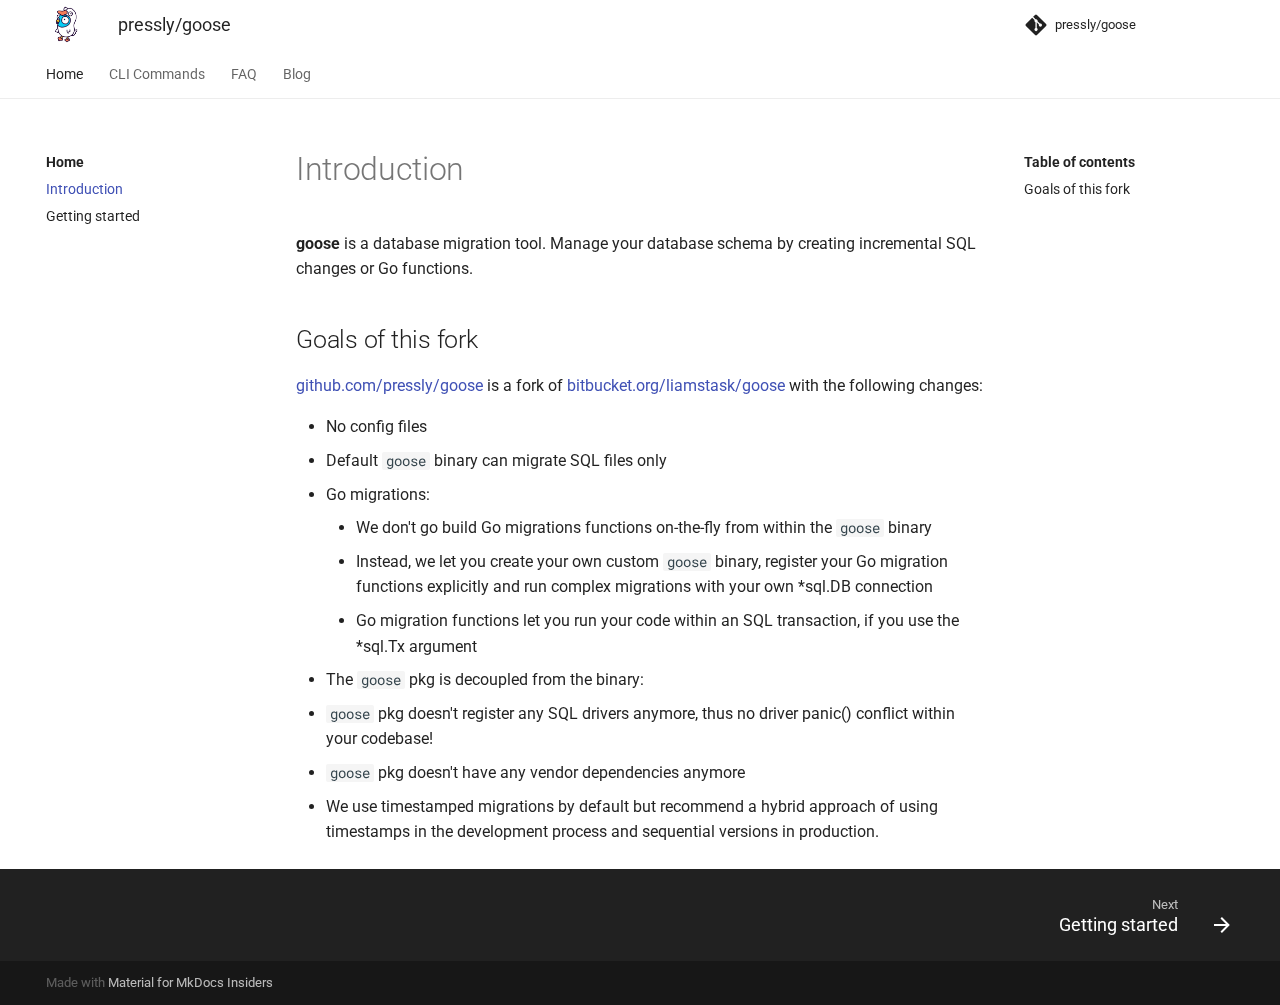
==== commit 1594ef6d: "build" ====
--- a/site/index.html
+++ b/site/index.html
@@ -17,7 +17,7 @@
         
       
       <link rel="icon" href="assets/favicon.ico">
-      <meta name="generator" content="mkdocs-1.2.2, mkdocs-material-7.3.3+insiders-3.1.2">
+      <meta name="generator" content="mkdocs-1.2.3, mkdocs-material-7.3.3+insiders-3.1.3">
     
     
       
@@ -509,6 +509,20 @@
     <li class="md-nav__item">
       <a href="blog/embed-sql-migrations/" class="md-nav__link">
         Embedding migrations
+      </a>
+    </li>
+  
+
+            
+          
+            
+              
+  
+  
+  
+    <li class="md-nav__item">
+      <a href="blog/better-tests/" class="md-nav__link">
+        Better tests with containers
       </a>
     </li>
   
--- a/site/stylesheets/extra.css
+++ b/site/stylesheets/extra.css
@@ -1,7 +1,7 @@
-body > div.md-container > main > div > div.md-content > article {
+/* body > div.md-container > main > div > div.md-content > article {
   font-family: Verdana, sans-serif;
   font-size: 0.8rem;
-}
+} */
 
 .md-header__button.md-logo {
   margin-top: 0;
@@ -12,11 +12,9 @@
 
 .md-header__button.md-logo img,
 .md-header__button.md-logo svg {
-  height: 2.4rem;
-  width: 2.4rem;
+  height: 2rem;
+  width: 2rem;
 }
 
-body > div.md-container > nav > div > ul > li > a {
-  color: red;
-  font-size: 2rem;
-}
+/* body > div.md-container > nav > div > ul > li > a {
+} */
